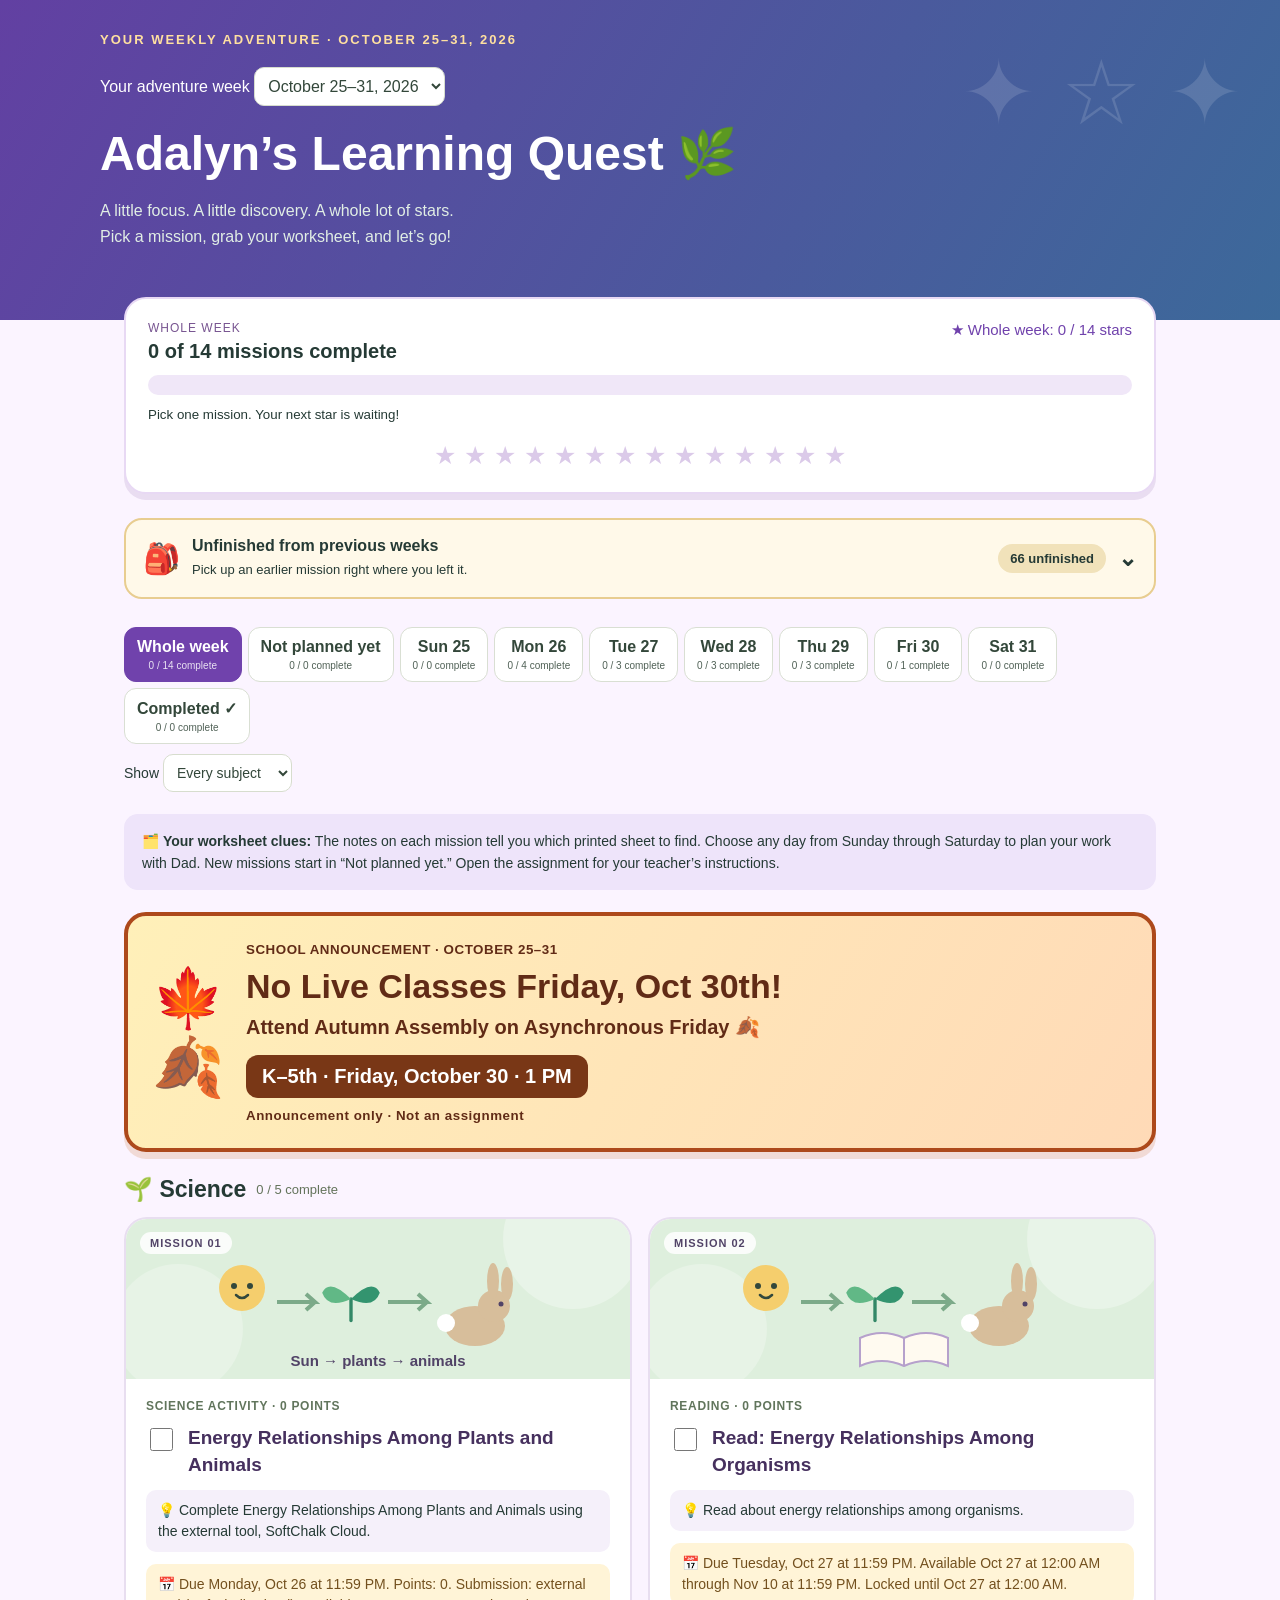
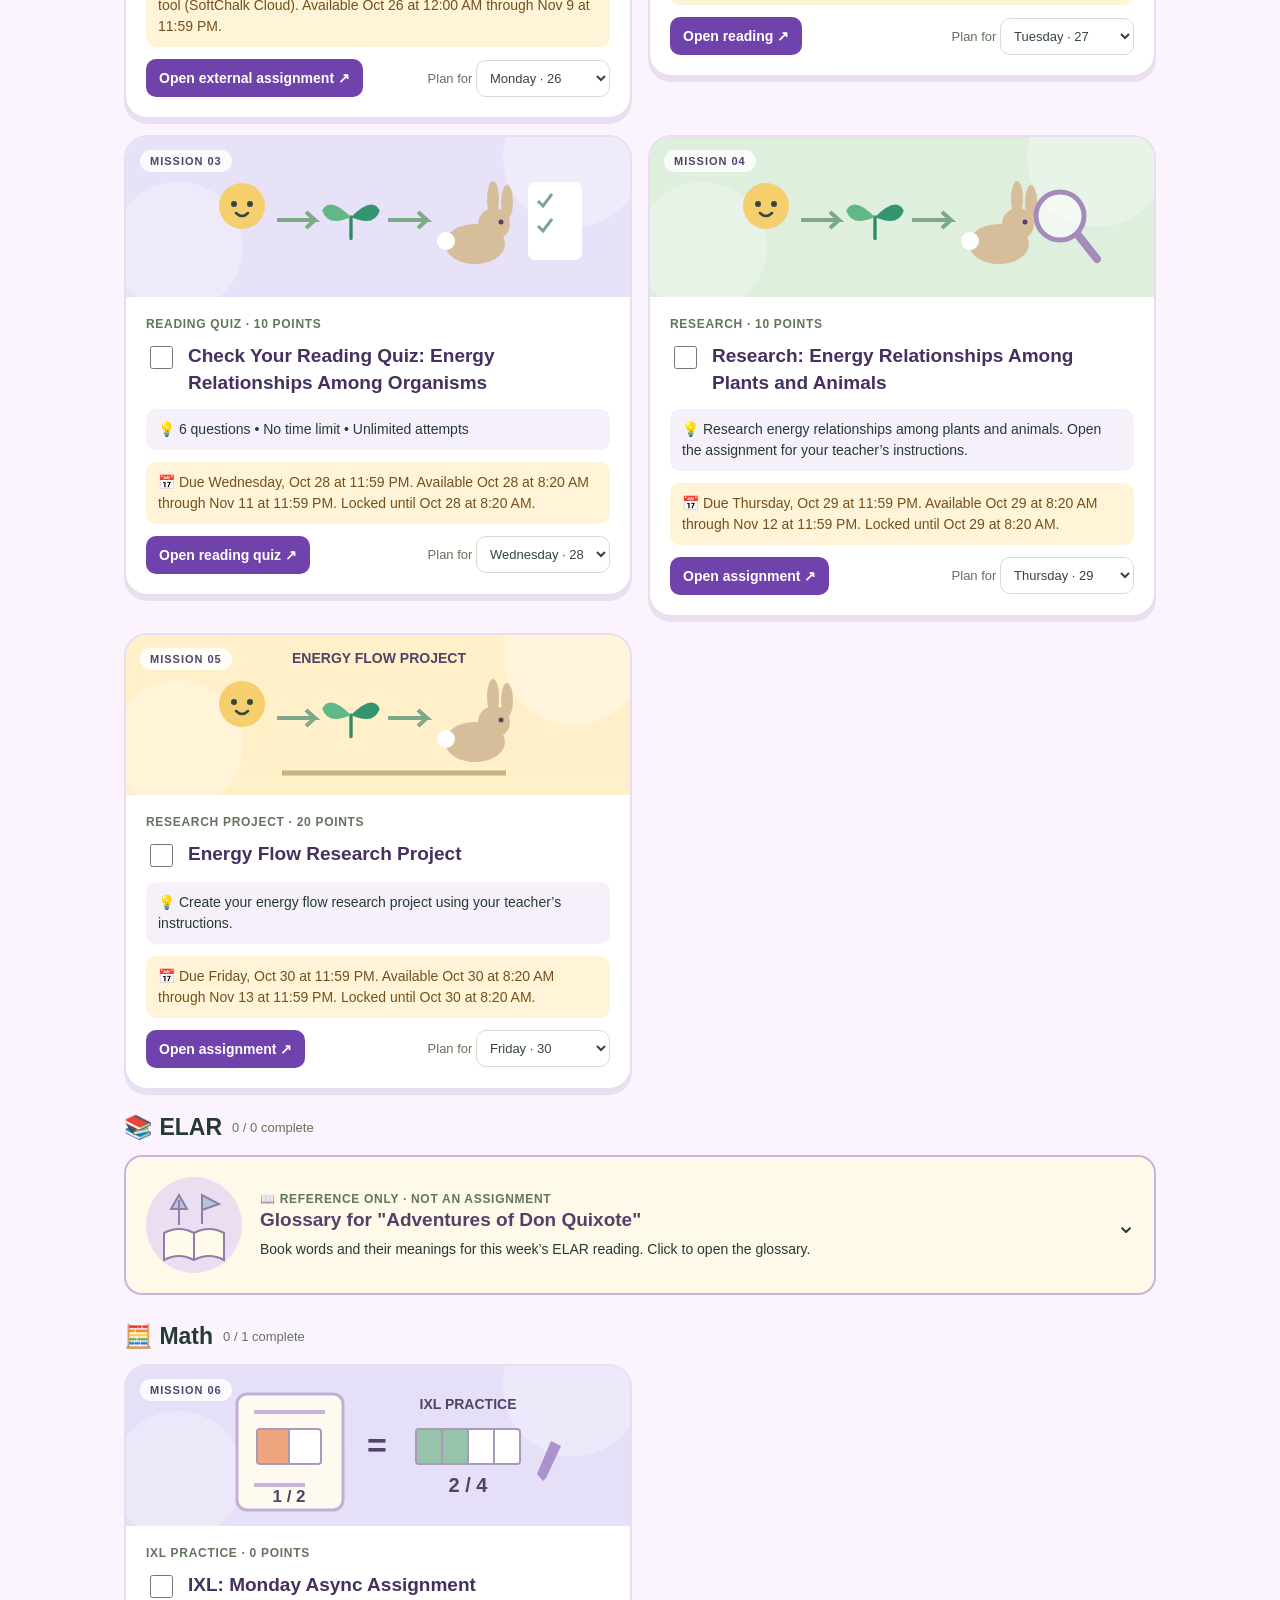
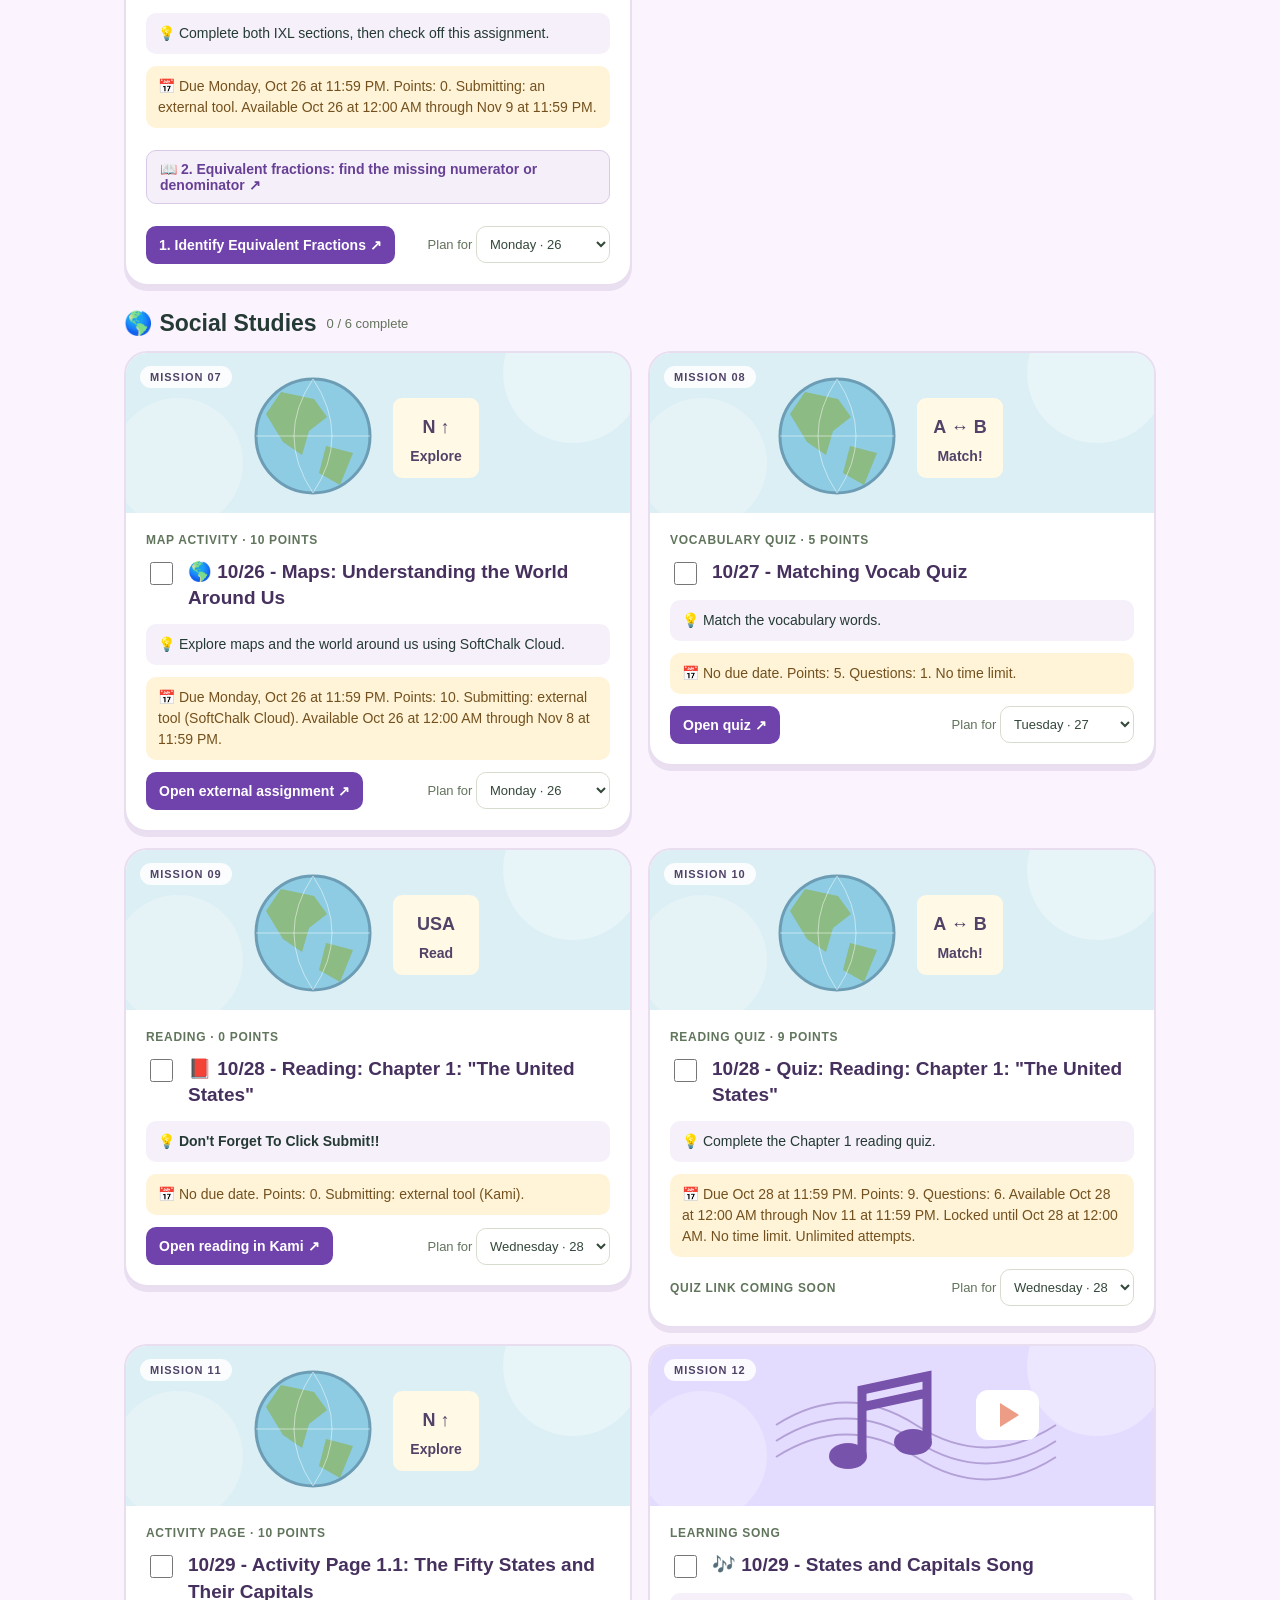
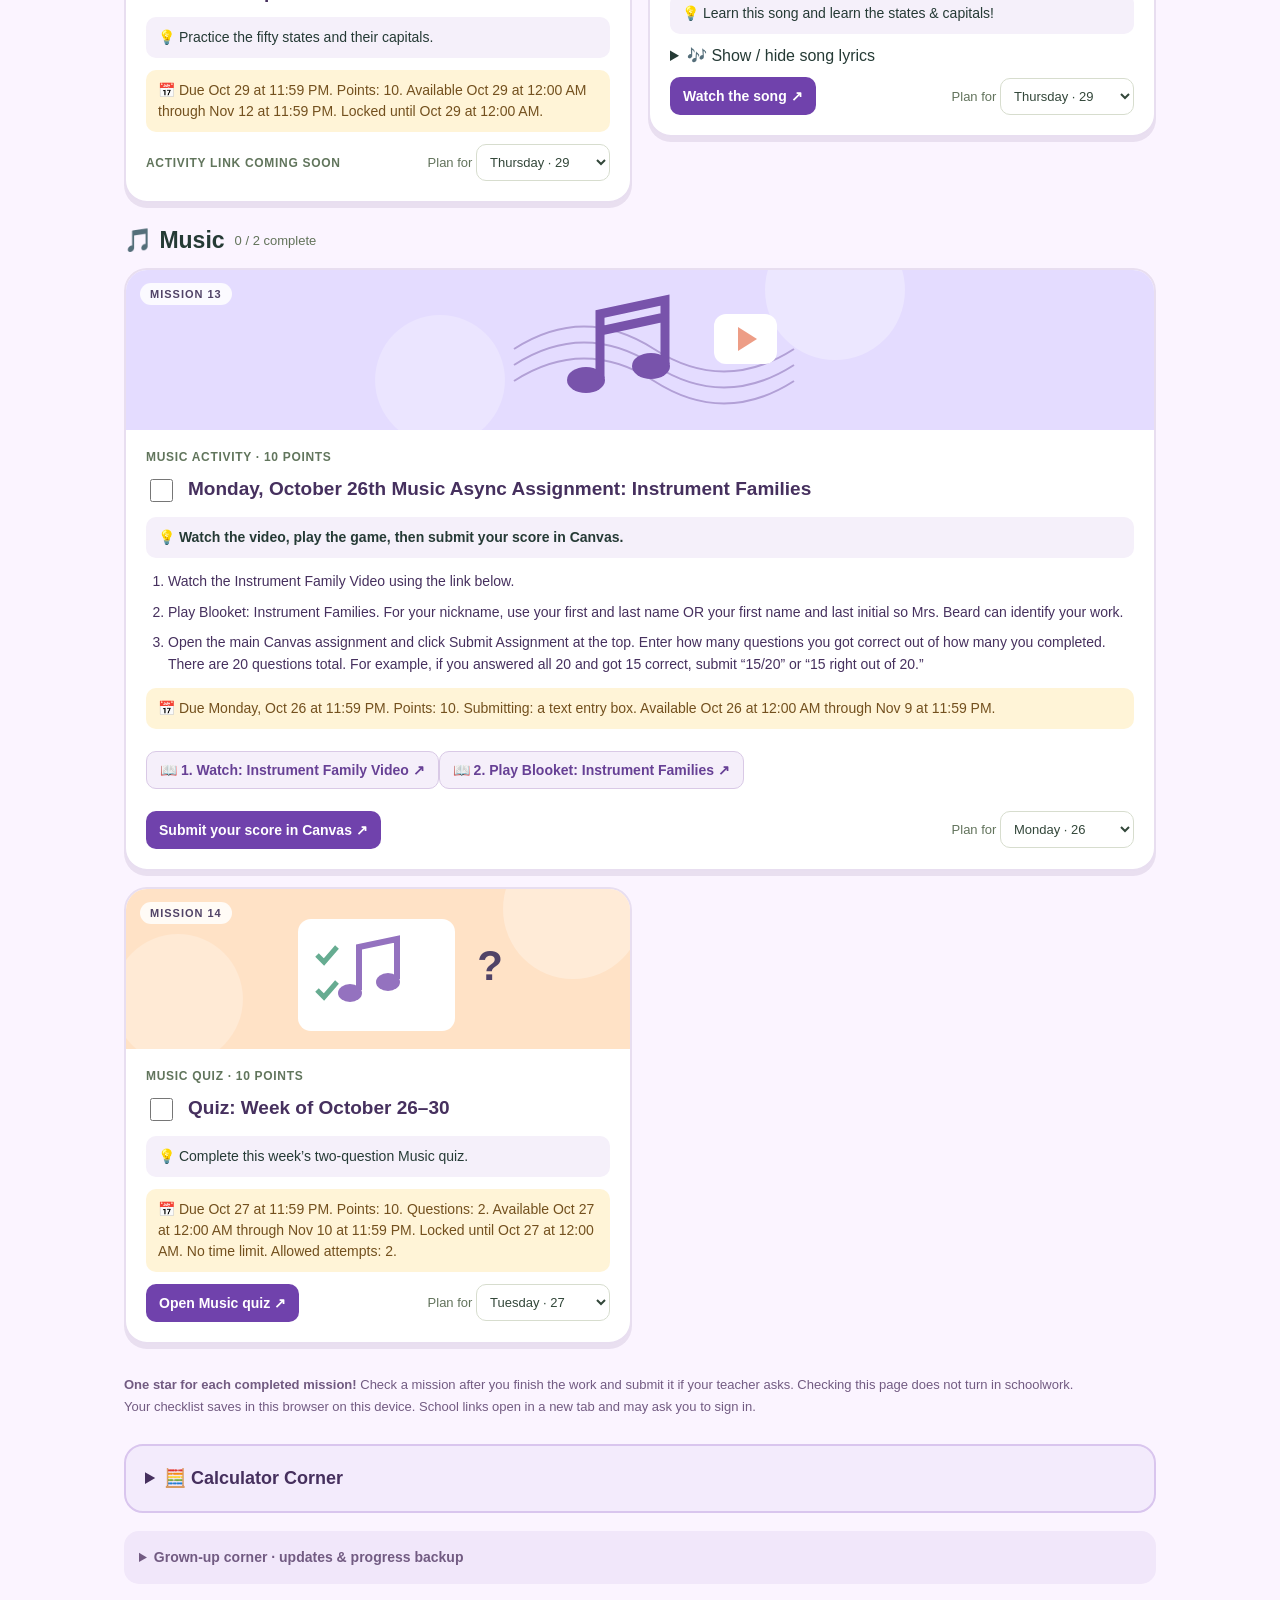
==== index.html @ 414935c2 "Add prominent Autumn Assembly announcement for October 25 week" ====
<!doctype html><html lang="en"><head><meta charset="utf-8"><meta name="viewport" content="width=device-width,initial-scale=1"><title>Adalyn’s Learning Quest</title><style>
:root{font-family: 'Trebuchet MS',Arial,sans-serif;color:#253a35;background:#f7f5ed}*{box-sizing:border-box}body{margin:0}button,select,a{font:inherit}button,select{cursor:pointer}button:focus-visible,a:focus-visible,select:focus-visible,input:focus-visible{outline:3px solid #9455d4;outline-offset:4px}header{background:#245c4b;color:white;padding:32px 24px 45px;position:relative;overflow:hidden}header:after{content:'✦';position:absolute;right:7%;top:20px;font-size:140px;color:#ffffff13;pointer-events:none}.wrap{max-width:1080px;margin:auto}.eyebrow{font-size:13px;letter-spacing:2px;text-transform:uppercase;color:#c9e7a9;font-weight:bold}h1{font-size:clamp(30px,5vw,48px);margin:12px 0}header p{max-width:660px;line-height:1.6;color:#e1eee5}main{padding:0 24px 40px}.progress{position:relative;margin-top:-23px;background:white;border:2px solid #dfe8d8;border-radius:22px;padding:22px;box-shadow:0 6px 0 #e6e8db;display:grid;grid-template-columns:1fr auto;gap:12px}.progress strong{font-size:20px}.bar{height:14px;border-radius:20px;background:#e9eddf;overflow:hidden;grid-column:1/-1}.fill{height:100%;background:#edb449;width:0;transition:width .4s}.stars{font-size:22px;color:#79531c}.toolbar{display:flex;flex-wrap:wrap;gap:10px;margin:28px 0 20px;align-items:center}.tabs{display:flex;gap:6px;flex-wrap:wrap}button{border:1px solid #d9dfd3;background:white;border-radius:12px;padding:11px 16px;color:#33473a;font-weight:bold}.active{background:#245c4b;color:white;border-color:#245c4b}.toolbar label{margin-left:auto;font-size:14px}select{border:1px solid #d7ddce;border-radius:10px;padding:9px;background:white;color:#33473a}.section-title{display:flex;align-items:center;gap:10px;margin:24px 0 14px}h2{font-size:23px;margin:0}.count{font-size:13px;color:#63735b}.grid{display:grid;grid-template-columns:repeat(2,minmax(0,1fr));gap:16px}.card{background:white;border:1px solid #dde3d4;border-top:5px solid var(--accent);border-radius:18px;padding:20px;display:flex;flex-direction:column;gap:12px;box-shadow:0 3px 0 #e7eadf}.card.done{background:#f0f6e9}.top{display:flex;align-items:flex-start;gap:12px}.check{width:23px;height:23px;accent-color:#245c4b;flex-shrink:0;cursor:pointer}h3{font-size:19px;line-height:1.4;margin:0}.tag{font-size:12px;letter-spacing:.7px;text-transform:uppercase;font-weight:bold;color:#61755c}.note{background:#f5f3eb;border-radius:10px;padding:10px 12px;font-size:14px;line-height:1.5}.extra{background:#fff4d7;color:#73501e;font-size:14px;padding:10px 12px;border-radius:10px;line-height:1.5}.actions{display:flex;flex-wrap:wrap;gap:10px;align-items:center;margin-top:auto}.actions a{background:#245c4b;color:white;border-radius:10px;padding:11px 13px;text-decoration:none;font-weight:bold;font-size:14px}.actions label{margin-left:auto;font-size:13px;color:#62735c}.actions select{font-size:13px;max-width:140px}.empty{padding:30px;border:2px dashed #c8d7bf;border-radius:18px;text-align:center}.footer{margin-top:30px;font-size:13px;color:#65715e;line-height:1.7}.footer button{font-size:12px;margin-top:12px}.tip{padding:16px 18px;background:#eaf0df;border-radius:14px;margin:22px 0;font-size:14px;line-height:1.6}.toast{position:fixed;bottom:24px;left:50%;transform:translateX(-50%);background:#245c4b;color:white;border-radius:16px;padding:16px 24px;z-index:4;box-shadow:0 4px 15px #0002;max-width:90%;text-align:center}.confetti{position:fixed;top:-20px;font-size:25px;pointer-events:none;animation:fall 1.8s ease-in forwards;z-index:9}@keyframes fall{to{transform:translateY(105vh) rotate(250deg);opacity:0}}@media(max-width:650px){.grid{grid-template-columns:1fr}main{padding:0 14px 24px}header{padding:25px 18px 42px}.toolbar label{margin-left:0}.progress{padding:18px}.stars{font-size:16px}}@media(prefers-reduced-motion:reduce){*{animation:none!important;transition:none!important}}@media print{header{background:white;color:#253a35}header p,.eyebrow{color:#253a35}.toolbar,.actions,.footer button{display:none}.grid{display:block}.card{break-inside:avoid;margin-bottom:12px}.progress{margin-top:10px}}

body{background:#fbf4ff}header{background:linear-gradient(120deg,#6240a2,#3c699a);padding-bottom:55px}header:after{content:'✦ ☆ ✦';font-size:90px;color:#fff2;right:3%;top:40px}.eyebrow{color:#ffe0a0}.progress{border-color:#e8d9f4;box-shadow:0 6px 0 #e9ddf1}.bar{height:20px;background:#f0e7f8}.fill{background:linear-gradient(90deg,#bd77e7,#faaf6c)}.active,.actions a{background:#7042ac;border-color:#7042ac}.tip{background:#eee4fa}.card{overflow:hidden;padding:0;border:2px solid #e8def0;box-shadow:0 5px 0 #e9dff0;border-radius:23px;gap:0}.card.done{border-color:#a7cdb2}.art{height:160px;background:var(--scene);position:relative}.art svg{width:100%;height:100%;display:block}.art .mission-number{position:absolute;left:14px;top:13px;background:#ffffffd9;padding:5px 10px;border-radius:20px;font-size:11px;font-weight:bold;color:#514367;letter-spacing:1px}.art .stamp{position:absolute;right:14px;top:13px;background:#fff;padding:6px 10px;border-radius:20px;color:#326648;font-size:12px;font-weight:bold}.card-body{display:flex;flex-direction:column;gap:12px;padding:20px;flex:1}.card.done .art{opacity:.8}.stars{font-size:15px;color:#7042ac;text-align:right}.startrail{grid-column:1/-1;display:flex;gap:8px;justify-content:center;padding-top:7px}.startrail span{color:#dbcae9;font-size:25px}.startrail .earned{color:#efa92e;filter:drop-shadow(0 2px 0 #d38222)}.scope-label{font-size:12px;text-transform:uppercase;letter-spacing:1px;color:#785591;margin-bottom:5px}.card:hover{border-color:#c9ace8}h3{color:#46305e}.note{background:#f5f0fa}.footer{color:#725b82}@media(max-width:650px){.art{height:145px}.progress{grid-template-columns:1fr}.stars{text-align:left}.startrail{gap:5px}.startrail span{font-size:23px}}@media print{.art{height:100px}.card{box-shadow:none}}

.grid{align-items:start}.card details{min-width:0}.compact-summary{display:flex;align-items:center;gap:12px;padding:12px;cursor:pointer;list-style:none;min-height:90px}.compact-summary::-webkit-details-marker{display:none}.compact-summary:focus-visible{outline:3px solid #9455d4;outline-offset:-4px;border-radius:20px}.mini-art{width:95px;flex:0 0 95px;border-radius:13px;overflow:hidden}.mini-art .art{height:62px;opacity:1}.mini-art .mission-number,.mini-art .stamp{display:none}.compact-title{flex:1;min-width:0;font-size:16px;font-weight:bold;line-height:1.4;color:#46305e}.compact-title small{display:block;font-size:11px;font-weight:normal;color:#725b82;margin-top:4px}.earned-star{font-size:28px;color:#e9a129;text-shadow:0 2px 0 #c77a17}.expand-cue{font-size:13px;color:#7042ac}.card details[open] .expand-cue{transform:rotate(180deg)}.card details[open] .compact-title small::after{content:'Hide details'}.card details:not([open]) .compact-title small::after{content:'Show details'}.card details[open] .compact-summary{border-bottom:1px solid #d7e5d5}.card details[open]>.art{display:none}@media(max-width:420px){.mini-art{width:70px;flex-basis:70px}.compact-summary{gap:9px}.compact-title{font-size:14px}}
.startrail{flex-wrap:wrap}.day-count{display:block;font-size:10px;font-weight:normal;margin-top:4px;opacity:.85}.tabs button{min-width:85px;padding:10px 12px}.tabs{width:100%}.parent-tools{margin-top:18px;padding:15px;background:#f1e7fa;border-radius:15px}.parent-tools summary{cursor:pointer;font-weight:bold;font-size:14px}.parent-tools p{max-width:800px}.restore-label{display:inline-block;background:white;border:1px solid #d9dfd3;border-radius:12px;padding:8px 12px;margin:8px 0}.restore-label input{max-width:240px;font-size:12px}.toolbar label{margin-left:0}.week-total{font-size:14px}.day-count:empty{display:none}.subject-order{margin:22px 0;padding-top:16px;border-top:1px solid #d7c5e5}.subject-order h3{font-size:17px}.subject-order ol{list-style:none;padding:0;max-width:540px;margin:12px 0}.order-row{display:flex;align-items:center;gap:8px;padding:9px 12px;margin:6px 0;background:#fff;border:1px solid #decfec;border-radius:12px}.order-row .order-name{flex:1;color:#46305e;font-size:14px}.order-row button{padding:7px 11px;margin:0;font-size:13px}.order-row button:disabled{opacity:.35;cursor:default}.order-number{font-weight:bold;color:#8b6ca7;min-width:20px}.subject-order p{margin:8px 0}.order-row:focus{outline:3px solid #9455d4;outline-offset:2px}.instruction-steps{margin:0;padding-left:22px;font-size:14px;line-height:1.6;color:#46305e}.instruction-steps li+li{margin-top:8px}.announcement{padding:14px;background:#f5f0fa;border:1px solid #e4d7ef;border-radius:12px;font-size:14px;line-height:1.6}.announcement small{display:block;color:#725b82;margin:3px 0 12px}.announcement p{margin:0 0 12px}.announcement p:last-child{margin-bottom:0}
.card.full-width{grid-column:1/-1}.quixote-reference{grid-column:1/-1;border:2px solid #c6b6d8;border-radius:18px;background:#fff9e9;overflow:hidden;margin-bottom:4px}.quixote-reference>summary{cursor:pointer;display:flex;align-items:center;gap:16px;padding:18px;list-style:none}.quixote-reference>summary::-webkit-details-marker{display:none}.quixote-reference h3{color:#514367}.quixote-reference summary p{margin:6px 0 0;font-size:14px;line-height:1.5}.quixote-reference .reference-art{width:100px;flex-shrink:0}.reference-art svg{display:block;width:100%}.reference-cue{margin-left:auto;font-size:24px}.quixote-reference[open] .reference-cue{transform:rotate(180deg)}.glossary-body{padding:0 22px 22px;line-height:1.6}.glossary-intro{background:#f1e9f7;border-radius:12px;padding:14px}.glossary-terms{columns:2 260px;column-gap:30px}.glossary-terms>div{break-inside:avoid;margin:0 0 15px}.glossary-terms dt{font-weight:bold;color:#514367}.glossary-terms dt em{font-weight:normal;font-size:13px}.glossary-terms dd{margin:3px 0 0;font-size:14px}.instruction-heading{font-size:16px;margin-top:14px}.full-width .art{max-height:160px}.full-width .art svg{height:160px;width:100%}@media(max-width:550px){.quixote-reference>summary{gap:10px;padding:14px}.quixote-reference .reference-art{width:60px}.glossary-body{padding:0 14px 16px}}

.pe-week-note{background:#fff8e8}.pe-note-layout{display:flex;align-items:center;gap:20px}.pe-note-layout svg{width:200px;max-width:35%;flex-shrink:0}.pe-note-layout p{line-height:1.7;margin-bottom:0}@media(max-width:550px){.pe-note-layout{gap:12px}.pe-note-layout svg{width:105px}.pe-note-layout h3{font-size:17px}}

.catch-up-lessons{display:grid;grid-template-columns:repeat(2,minmax(0,1fr));gap:14px;margin:16px 0}.catch-up-lesson{padding:16px;border:1px solid #ded0ec;background:#faf7fe;border-radius:14px}.catch-up-lesson h4{font-size:17px;margin:8px 0;line-height:1.5}.catch-up-lesson p,.catch-up-lesson li{font-size:14px;line-height:1.6}.catch-up-lesson ul{padding-left:20px}.recording-link{display:inline-block;padding:10px 14px;border-radius:10px;background:#7042ac;color:white;text-decoration:none;font-weight:bold;font-size:14px}@media(max-width:600px){.catch-up-lessons{grid-template-columns:1fr}}

.supplemental-links{margin:10px 0}.supplemental-links a{display:inline-block;padding:10px 13px;border:1px solid #d9c9e6;background:#f5effa;border-radius:10px;color:#674095;font-size:14px;font-weight:bold;text-decoration:none}
.autumn-assembly{margin:20px 0;padding:24px;border:4px solid #ad491b;border-radius:22px;background:linear-gradient(120deg,#fff0b9,#ffdab7);color:#612b16;box-shadow:0 7px 0 #c5743433;display:flex;align-items:center;gap:22px}.autumn-assembly-art{font-size:58px;line-height:1.2;flex-shrink:0}.autumn-assembly h2{font-size:clamp(24px,3vw,34px);line-height:1.2;margin:8px 0}.autumn-assembly p{font-size:20px;font-weight:800;margin:8px 0}.autumn-assembly .assembly-time{display:inline-block;background:#793716;color:#fff;padding:10px 16px;border-radius:12px}.autumn-assembly small{font-weight:800;letter-spacing:.04em}@media(max-width:600px){.autumn-assembly{padding:18px;gap:12px}.autumn-assembly-art{font-size:36px}}
</style><link rel="icon" type="image/svg+xml" href="./assets/icon.svg?v=1"><link rel="icon" type="image/png" sizes="32x32" href="./assets/favicon-32.png?v=1"><link rel="shortcut icon" href="./favicon.ico?v=1"><link rel="apple-touch-icon" sizes="180x180" href="./assets/apple-touch-icon.png?v=1"><link rel="manifest" href="./site.webmanifest"><meta name="theme-color" content="#7042ac"><link rel="stylesheet" href="./assets/calculators.css?v=5"><script defer src="./assets/calculators.js?v=5"></script><link rel="stylesheet" href="./assets/unfinished.css?v=1"><script defer src="./assets/unfinished.js?v=1"></script><script src="./assets/backup.js?v=1"></script><script defer src="./assets/master-list.js?v=1"></script></head><body><header><div class="wrap"><div class="eyebrow" id="weekHeading">Your weekly adventure · October 25–31, 2026</div><div style="position:relative;z-index:1;margin-top:12px"><label for="weekPicker">Your adventure week </label><select id="weekPicker" style="max-width:100%;margin:8px 0"><option value="2026-10-25">October 25–31, 2026</option></select></div><h1>Adalyn’s Learning Quest 🌿</h1><p>A little focus. A little discovery. A whole lot of stars.<br>Pick a mission, grab your worksheet, and let’s go!</p></div></header><main class="wrap"><section class="progress" aria-label="Your progress"><div><div id="scopeLabel" class="scope-label">All missions</div><strong id="progressText"></strong></div><span class="stars" id="stars"></span><div class="bar" role="progressbar" aria-label="Assignments completed" aria-valuemin="0" aria-valuemax="5"><div class="fill"></div></div><small id="encourage" aria-live="polite"></small><div class="startrail" id="startrail" aria-hidden="true"></div></section><details id="unfinishedWeeks" class="unfinished-weeks"><summary><span aria-hidden="true">🎒</span><span>Unfinished from previous weeks<small>Pick up an earlier mission right where you left it.</small></span><span data-unfinished-count class="unfinished-count">Checking…</span></summary><div class="unfinished-content"><p class="unfinished-help">These assignments stay in their original week. Finish them there, then return here. The list uses checkmarks saved in this browser.</p><button type="button" data-unfinished-refresh>↻ Refresh list</button><p data-unfinished-status role="status" aria-live="polite">Checking earlier weeks…</p><div data-unfinished-list class="unfinished-list"></div></div></details><div class="toolbar"><div class="tabs" id="filters" aria-label="Filter assignments"></div><label>Show <select id="subject"><option value="all">Every subject</option></select></label></div><div class="tip">🗂️ <strong>Your worksheet clues:</strong> The notes on each mission tell you which printed sheet to find. Choose any day from Sunday through Saturday to plan your work with Dad. New missions start in “Not planned yet.” Open the assignment for your teacher’s instructions.</div><div id="missions"></div><div class="footer"><strong>One star for each completed mission!</strong> Check a mission after you finish the work and submit it if your teacher asks. Checking this page does not turn in schoolwork.<br><span id="storageNote">Your checklist saves in this browser on this device. School links open in a new tab and may ask you to sign in.</span><br><details id="calculatorCorner" class="calculator-corner"><summary>🧮 Calculator Corner</summary><div class="calculator-content"><p class="calc-help">Pick a tool to help with your math.</p><div class="calculator-switches" aria-label="Choose calculator"><button type="button" data-calculator-mode="gcf" aria-pressed="true" aria-controls="gcfPanel">⭐ Find the GCF</button><button type="button" data-calculator-mode="standard" aria-pressed="false" aria-controls="standardPanel">🧮 Four-function calculator</button><button type="button" data-calculator-mode="multiplication" aria-pressed="false" aria-controls="multiplicationPanel">🌈 Multiplication chart</button></div><section id="gcfPanel" class="calc-panel" aria-labelledby="gcfTitle"><h3 id="gcfTitle">Greatest Common Factor</h3><p class="calc-help">Enter two whole numbers from 1 to 1,000,000. Look for the yellow GCF squares!</p><form id="gcfForm" class="factor-form"><label for="factorA">First number<input id="factorA" type="number" min="1" max="1000000" step="1" value="" inputmode="numeric" required></label><label for="factorB">Second number<input id="factorB" type="number" min="1" max="1000000" step="1" value="" inputmode="numeric" required></label><button type="submit">Find factors</button><button type="button" id="clearFactors">Clear</button></form><div id="factorResult" aria-live="polite"></div></section><section id="standardPanel" class="calc-panel" aria-labelledby="standardTitle" tabindex="0" hidden><div class="standard-calculator"><h3 id="standardTitle">Four-function calculator</h3><div class="calc-screen"><div id="calcOperation" class="calc-operation"></div><output id="calcDisplay" class="calc-display" aria-label="Calculator result" aria-live="polite">0</output></div><div id="calcKeypad" class="calc-keypad"><button type="button" data-calc-key="AC" aria-label="Clear all" class="utility">AC</button><button type="button" data-calc-key="±" aria-label="Change sign" class="utility">±</button><button type="button" data-calc-key="⌫" aria-label="Delete last digit" class="utility">⌫</button><button type="button" data-calc-key="÷" aria-label="Divide" class="operator">÷</button><button type="button" data-calc-key="7" aria-label="7" class="">7</button><button type="button" data-calc-key="8" aria-label="8" class="">8</button><button type="button" data-calc-key="9" aria-label="9" class="">9</button><button type="button" data-calc-key="×" aria-label="Multiply" class="operator">×</button><button type="button" data-calc-key="4" aria-label="4" class="">4</button><button type="button" data-calc-key="5" aria-label="5" class="">5</button><button type="button" data-calc-key="6" aria-label="6" class="">6</button><button type="button" data-calc-key="−" aria-label="Subtract" class="operator">−</button><button type="button" data-calc-key="1" aria-label="1" class="">1</button><button type="button" data-calc-key="2" aria-label="2" class="">2</button><button type="button" data-calc-key="3" aria-label="3" class="">3</button><button type="button" data-calc-key="+" aria-label="Add" class="operator">+</button><button type="button" data-calc-key="0" aria-label="0" class="">0</button><button type="button" data-calc-key="." aria-label="Decimal point" class="">.</button><button type="button" data-calc-key="=" aria-label="Equals" class="equals">=</button></div><p class="calc-help">Tap the buttons or use your keyboard here. Escape clears; Backspace deletes. Operations are calculated one at a time. AC clears the calculator; history stays until you clear it below.</p><div class="calc-history-heading"><h4 id="calcHistoryTitle">📜 Calculation history</h4><button type="button" id="clearCalcHistory">Clear history</button></div><div id="calcHistory" class="calc-history" role="region" aria-labelledby="calcHistoryTitle" tabindex="0"></div></div></section><section id="multiplicationPanel" class="calc-panel" aria-labelledby="multiplicationTitle" hidden><h3 id="multiplicationTitle">🌈 Multiplication Explorer: 1–20</h3><p class="calc-help">Tap a number along the top to highlight its column, or a number down the side to highlight its row. Tap any answer to select its row and column together. Tap again to deselect! Only one row and one column can be selected at a time.</p><div class="multiplication-legend" aria-label="Highlight colors"><span class="legend-row">Blue: row</span><span class="legend-column">Purple: column</span><span class="legend-both">Teal: row + column</span></div><p class="calc-help">Explore all 20 numbers in one chart. Your highlights are saved on this browser.</p><button type="button" id="clearMultiplication">Clear all highlights</button><div id="multiplicationChart" class="multiplication-scroll" role="region" aria-label="Multiplication chart from 1 to 20" tabindex="0"></div><div id="multiplicationStatus" class="multiplication-status" role="status" aria-live="polite"></div></section></div></details><details class="parent-tools"><summary>Grown-up corner · updates &amp; progress backup</summary><p><strong>Updates:</strong> Open this same website or refresh it to see new assignments. Your saved checkmarks and day choices stay in this browser. Use a progress backup to move from the downloaded app to this website, or between devices.</p><p>Use the week selector at the top to choose your adventure. Each Sunday starts a separate weekly adventure. Updated assignment lists keep the same week and assignment identities. Full backups contain all weeks of saved progress, planned days, completion times, subject ordering, calculator states and history, and saved display settings. Canvas submissions and grades are not included.</p><button id="backup">Download full app backup</button> <label class="restore-label">Restore backup <input id="restore" type="file" accept=".json,application/json"></label><p id="backupStatus" role="status"></p><section class="subject-order" aria-labelledby="orderTitle"><h3 id="orderTitle">Put subjects in your favorite order</h3><p>Use the arrows to move a subject. All nine school-year subjects always appear here, even without assignments. Your saved order applies to every day and every week in this browser. Empty subject sections stay hidden in the mission view.</p><ol id="subjectOrderList"></ol><button id="resetSubjectOrder">Use suggested order</button><p id="subjectOrderStatus" role="status"></p></section><button id="reset">Reset this week’s checklist &amp; plan</button></details></div></main><div id="toast" role="status" hidden class="toast"></div><script>
const tasks=[{"id":"science-canvas-25831815","subject":"Science","title":"Energy Relationships Among Plants and Animals","link":"https://vpa.instructure.com/courses/589246/assignments/25831815?module_item_id=67749411","defaultDay":"1","dueDate":"2026-10-26","kind":"Science activity · 0 points","note":"Complete Energy Relationships Among Plants and Animals using the external tool, SoftChalk Cloud.","extra":"Due Monday, Oct 26 at 11:59 PM. Points: 0. Submission: external tool (SoftChalk Cloud). Available Oct 26 at 12:00 AM through Nov 9 at 11:59 PM.","art":"energy-relationships","legacyId":"","identitySource":"https://vpa.instructure.com/courses/589246/assignments/25831815","linkLabel":"Open external assignment"},{"id":"science-canvas-25833377","subject":"Science","title":"Read: Energy Relationships Among Organisms","link":"https://vpa.instructure.com/courses/589246/assignments/25833377?module_item_id=67749465","defaultDay":"2","dueDate":"2026-10-27","kind":"Reading · 0 points","note":"Read about energy relationships among organisms.","extra":"Due Tuesday, Oct 27 at 11:59 PM. Available Oct 27 at 12:00 AM through Nov 10 at 11:59 PM. Locked until Oct 27 at 12:00 AM.","art":"energy-organisms-reading","legacyId":"","identitySource":"https://vpa.instructure.com/courses/589246/assignments/25833377","linkLabel":"Open reading"},{"id":"science-canvas-5781213","subject":"Science","title":"Check Your Reading Quiz: Energy Relationships Among Organisms","link":"https://vpa.instructure.com/courses/589246/quizzes/5781213?module_item_id=67749485","defaultDay":"3","dueDate":"2026-10-28","kind":"Reading quiz · 10 points","note":"6 questions • No time limit • Unlimited attempts","extra":"Due Wednesday, Oct 28 at 11:59 PM. Available Oct 28 at 8:20 AM through Nov 11 at 11:59 PM. Locked until Oct 28 at 8:20 AM.","art":"energy-organisms-quiz","legacyId":"","identitySource":"https://vpa.instructure.com/courses/589246/quizzes/5781213","linkLabel":"Open reading quiz"},{"id":"science-canvas-25833071","subject":"Science","title":"Research: Energy Relationships Among Plants and Animals","link":"https://vpa.instructure.com/courses/589246/assignments/25833071?module_item_id=67749539","defaultDay":"4","dueDate":"2026-10-29","kind":"Research · 10 points","note":"Research energy relationships among plants and animals. Open the assignment for your teacher’s instructions.","extra":"Due Thursday, Oct 29 at 11:59 PM. Available Oct 29 at 8:20 AM through Nov 12 at 11:59 PM. Locked until Oct 29 at 8:20 AM.","art":"energy-relationships-research","legacyId":"","identitySource":"https://vpa.instructure.com/courses/589246/assignments/25833071","linkLabel":"Open assignment"},{"id":"science-canvas-29978481","subject":"Science","title":"Energy Flow Research Project","link":"https://vpa.instructure.com/courses/589246/assignments/29978481?module_item_id=81225073","defaultDay":"5","dueDate":"2026-10-30","kind":"Research project · 20 points","note":"Create your energy flow research project using your teacher’s instructions.","extra":"Due Friday, Oct 30 at 11:59 PM. Available Oct 30 at 8:20 AM through Nov 13 at 11:59 PM. Locked until Oct 30 at 8:20 AM.","art":"energy-flow-project","legacyId":"","identitySource":"https://vpa.instructure.com/courses/589246/assignments/29978481","linkLabel":"Open assignment"},{"id":"math-ixl-monday-async-2026-10-26","subject":"Math","title":"IXL: Monday Async Assignment","defaultDay":"1","dueDate":"2026-10-26","kind":"IXL practice · 0 points","note":"Complete both IXL sections, then check off this assignment.","extra":"Due Monday, Oct 26 at 11:59 PM. Points: 0. Submitting: an external tool. Available Oct 26 at 12:00 AM through Nov 9 at 11:59 PM.","art":"equivalent-fractions-ixl","legacyId":"","identitySource":"math:ixl-monday-async:2026-10-26","link":"https://www.ixl.com/math/grade-4/identify-equivalent-fractions?lmsPlatform=1","linkLabel":"1. Identify Equivalent Fractions","additionalLinks":[{"label":"2. Equivalent fractions: find the missing numerator or denominator","link":"https://www.ixl.com/math/grade-4/equivalent-fractions-find-the-missing-numerator-or-denominator?lmsPlatform=1"}]},{"subject":"Social Studies","legacyId":"","id":"ss-canvas-25835855","title":"🌎 10/26 - Maps: Understanding the World Around Us","defaultDay":"1","dueDate":"2026-10-26","kind":"Map activity · 10 points","note":"Explore maps and the world around us using SoftChalk Cloud.","extra":"Due Monday, Oct 26 at 11:59 PM. Points: 10. Submitting: external tool (SoftChalk Cloud). Available Oct 26 at 12:00 AM through Nov 8 at 11:59 PM.","link":"https://vpa.instructure.com/courses/589352/assignments/25835855?module_item_id=67759373","linkLabel":"Open external assignment","art":"world-map","identitySource":"ss-canvas-25835855"},{"subject":"Social Studies","legacyId":"","id":"ss-canvas-6720447","title":"10/27 - Matching Vocab Quiz","defaultDay":"2","kind":"Vocabulary quiz · 5 points","note":"Match the vocabulary words.","extra":"No due date. Points: 5. Questions: 1. No time limit.","link":"https://vpa.instructure.com/courses/589352/quizzes/6720447/take?user_id=767744","linkLabel":"Open quiz","art":"map-vocab","identitySource":"ss-canvas-6720447"},{"subject":"Social Studies","legacyId":"","id":"ss-us-reading-2026-10-28","title":"📕 10/28 - Reading: Chapter 1: \"The United States\"","defaultDay":"3","kind":"Reading · 0 points","note":"Don't Forget To Click Submit!!","noteBold":true,"extra":"No due date. Points: 0. Submitting: external tool (Kami).","link":"https://web.kamihq.com/web/viewer.html?state=%7B%22ids%22%3A%5B%221VUMVFJle2YaQf6H_iAVnAiuE_h2WIxmi%22%5D%2C%22action%22%3A%22open%22%2C%22userId%22%3A%22100720277295438691177%22%7D&filename=Adalyn%20Staples%20-%20FINAL_G5_U3_C1_TheUnitedStates_masked.pdf&kami_user_id=53729545","linkLabel":"Open reading in Kami","art":"us-reading","identitySource":"ss-us-reading-2026-10-28"},{"subject":"Social Studies","legacyId":"","id":"ss-us-quiz-2026-10-28","title":"10/28 - Quiz: Reading: Chapter 1: \"The United States\"","defaultDay":"3","dueDate":"2026-10-28","kind":"Reading quiz · 9 points","note":"Complete the Chapter 1 reading quiz.","extra":"Due Oct 28 at 11:59 PM. Points: 9. Questions: 6. Available Oct 28 at 12:00 AM through Nov 11 at 11:59 PM. Locked until Oct 28 at 12:00 AM. No time limit. Unlimited attempts.","link":"","noLinkLabel":"Quiz link coming soon","art":"map-vocab","identitySource":"ss-us-quiz-2026-10-28"},{"subject":"Social Studies","legacyId":"","id":"ss-fifty-states-activity-2026-10-29","title":"10/29 - Activity Page 1.1: The Fifty States and Their Capitals","defaultDay":"4","dueDate":"2026-10-29","kind":"Activity page · 10 points","note":"Practice the fifty states and their capitals.","extra":"Due Oct 29 at 11:59 PM. Points: 10. Available Oct 29 at 12:00 AM through Nov 12 at 11:59 PM. Locked until Oct 29 at 12:00 AM.","link":"","noLinkLabel":"Activity link coming soon","art":"world-map","identitySource":"ss-fifty-states-activity-2026-10-29"},{"subject":"Social Studies","legacyId":"","id":"ss-states-capitals-song-2026-10-29","title":"🎶 10/29 - States and Capitals Song","defaultDay":"4","kind":"Learning song","note":"Learn this song and learn the states & capitals!","extra":"","link":"https://www.youtube.com/watch?v=bx6c_EefZAQ&list=RDbx6c_EefZAQ&start_radio=1","linkLabel":"Watch the song","art":"music-lesson","identitySource":"ss-states-capitals-song-2026-10-29","lyrics":"Baton Rouge, Louisiana\nIndianapolis, Indiana\nColumbus is the capital of Ohio\nThere’s Montgomery, Alabama,\nSouth of Helena, Montana\nThen there’s Denver, Colorado\nUnder Boise, Idaho\nTexas has Austin, then we go north to\nMassachusetts, Boston, and\nAlbany, New York\nTallahassee, Florida, and\nWashington, DC\nSanta Fe, New Mexico, and\nNashville, Tennessee\nTrenton’s in New Jersey, north of\nJefferson City, Missouri — you’ve got\nRichmond in Virginia\nSouth Dakota has Pierre\nHarrisburg’s in Pennsylvania\nAnd Augusta up in Maine\nHere is Providence, Rhode Island, next to\nDover, Delaware\nConcord, New Hampshire, just took a jaunt to\nMontpelier, which is up in Vermont\nHartford’s in Connecticut, so pretty in the fall\nAnd Kansas has Topeka, and\nMinnesota has Saint Paul\nJuneau in Alaska, and there’s\nLincoln in Nebraska, and it’s\nRaleigh out in North Carolina, and then there’s\nMadison, Wisconsin, and\nOlympia in Washington\nPhoenix, Arizona, and\nLansing, Michigan\nHonolulu, Hawaii’s a joy\nJackson, Mississippi, and\nSpringfield, Illinois\nSouth Carolina with Columbia down the way, and\nAnnapolis in Maryland on Chesapeake Bay — they have wonderful clam chowder\nCheyenne is in Wyoming, and perhaps you make your home in\nSalt Lake City out in Utah, where the buffalo roam\nAtlanta’s down in Georgia, and there’s\nBismarck, North Dakota, and you can live in\nFrankfort in your old Kentucky home"},{"id":"music-canvas-30076863","subject":"Music","title":"Monday, October 26th Music Async Assignment: Instrument Families","defaultDay":"1","dueDate":"2026-10-26","kind":"Music activity · 10 points","fullWidth":true,"note":"Watch the video, play the game, then submit your score in Canvas.","noteBold":true,"instructionSteps":["Watch the Instrument Family Video using the link below.","Play Blooket: Instrument Families. For your nickname, use your first and last name OR your first name and last initial so Mrs. Beard can identify your work.","Open the main Canvas assignment and click Submit Assignment at the top. Enter how many questions you got correct out of how many you completed. There are 20 questions total. For example, if you answered all 20 and got 15 correct, submit “15/20” or “15 right out of 20.”"],"extra":"Due Monday, Oct 26 at 11:59 PM. Points: 10. Submitting: a text entry box. Available Oct 26 at 12:00 AM through Nov 9 at 11:59 PM.","link":"https://vpa.instructure.com/courses/589078/assignments/30076863?module_item_id=81535187","linkLabel":"Submit your score in Canvas","additionalLinks":[{"label":"1. Watch: Instrument Family Video","link":"https://www.youtube.com/watch?v=43c_Sg2x7DU"},{"label":"2. Play Blooket: Instrument Families","link":"https://play.blooket.com/play?hwId=6adb4865519bbd15f14244eb"}],"art":"music-lesson","legacyId":"","identitySource":"https://vpa.instructure.com/courses/589078/assignments/30076863"},{"id":"music-canvas-6720163","subject":"Music","title":"Quiz: Week of October 26–30","defaultDay":"2","dueDate":"2026-10-27","kind":"Music quiz · 10 points","note":"Complete this week’s two-question Music quiz.","extra":"Due Oct 27 at 11:59 PM. Points: 10. Questions: 2. Available Oct 27 at 12:00 AM through Nov 10 at 11:59 PM. Locked until Oct 27 at 12:00 AM. No time limit. Allowed attempts: 2.","link":"https://vpa.instructure.com/courses/589078/quizzes/6720163?module_item_id=81535197","linkLabel":"Open Music quiz","art":"music-quiz","legacyId":"","identitySource":"https://vpa.instructure.com/courses/589078/quizzes/6720163"}];
const weekStart="2026-10-25";
const weekDays=['Sunday','Monday','Tuesday','Wednesday','Thursday','Friday','Saturday'].map((name,i)=>({id:String(i),name,label:name.slice(0,3)+' '+new Date(Date.parse(weekStart+'T12:00:00Z')+i*86400000).getUTCDate()}));
const key='adalyn-learning-quest-week-'+weekStart;let state={};let storageWorks=true;
function cleanState(data){const result={};if(!data||typeof data!=='object'||Array.isArray(data))return result;for(const [id,v] of Object.entries(data)){if(v&&typeof v==='object')result[id]={done:v.done===true,...(v.day==='unplanned'||weekDays.some(d=>d.id===String(v.day))?{day:String(v.day)}:{}),...(typeof v.completedAt==='string'?{completedAt:v.completedAt}:{})}}return result}
try{const saved=localStorage.getItem(key);if(saved!==null)state=cleanState(JSON.parse(saved));else if(weekStart==='2026-10-11'){const legacy=JSON.parse(localStorage.getItem('adalyn-learning-quest-2026-10-11-v1')||'{}');for(const t of tasks){const v=legacy[t.legacyId];if(v)state[t.id]={done:v.done===true,day:v.day==='tomorrow'?'1':'0'}}}}catch(e){storageWorks=false}
const uiKey='adalyn-learning-quest-ui-'+weekStart;let ui={};try{ui=JSON.parse(localStorage.getItem(uiKey)||'{}')}catch(e){}let filter=['all','done','unplanned','0','1','2','3','4','5','6'].includes(ui.filter)?ui.filter:'all';let toastTimer;const expandedCards=new Set(Array.isArray(ui.expanded)?ui.expanded:[]);
const schoolYearSubjects=["Homeroom","Science","ELAR","Math","Social Studies","Art","Music","PE","Intervention"];
const subjects=[...schoolYearSubjects];
const icons={Math:'🧮',PE:'🏃',Science:'🌱',ELAR:'📚',Music:'🎵','Social Studies':'🌎',Art:'🎨'},colors={Math:'#bc91df',PE:'#e8ad50',Science:'#82b59a',ELAR:'#8d9ddf',Music:'#b199db','Social Studies':'#8bb5a7',Art:'#e7a4ac'};
const esc=s=>String(s).replace(/[&<>"']/g,c=>({'&':'&amp;','<':'&lt;','>':'&gt;','"':'&quot;',"'":'&#39;'}[c]));
const orderKey='adalyn-learning-quest-subject-order-v1';
const suggestedSubjectOrder=[...schoolYearSubjects];
function validOrder(value){return Array.isArray(value)?[...new Set(value.filter(v=>typeof v==='string'&&schoolYearSubjects.includes(v.trim())).map(v=>v.trim()))]:[]}
let subjectOrder=[];try{subjectOrder=validOrder(JSON.parse(localStorage.getItem(orderKey)||'[]'))}catch(e){}
subjectOrder=[...new Set([...subjectOrder,...suggestedSubjectOrder,...subjects])];
function getSubjectOrder(){return [...new Set([...subjectOrder,...subjects])]}
function saveSubjectOrder(){try{localStorage.setItem(orderKey,JSON.stringify(subjectOrder));return true}catch(e){document.querySelector('#subjectOrderStatus').textContent='This browser cannot save the subject order. Your choice will last while this page stays open.';return false}}
function moveSubject(index,direction){const next=index+direction;if(index<0||index>=subjectOrder.length||next<0||next>=subjectOrder.length)return false;[subjectOrder[index],subjectOrder[next]]=[subjectOrder[next],subjectOrder[index]];saveSubjectOrder();return true}
function renderSubjectSelect(){const select=document.querySelector('#subject'),selected=select.value||'all';select.innerHTML='<option value="all">Every subject</option>'+getSubjectOrder().map(s=>`<option value="${esc(s)}">${esc(s)}</option>`).join('');select.value=selected==='all'||subjects.includes(selected)?selected:'all'}
function renderSubjectOrder(){document.querySelector('#subjectOrderList').innerHTML=subjectOrder.map((s,i)=>`<li class="order-row" tabindex="-1"><span class="order-number">${i+1}</span><span class="order-name">${esc(s)}</span><button data-move-index="${i}" data-direction="-1" ${i===0?'disabled':''} aria-label="Move ${esc(s)} up">↑</button><button data-move-index="${i}" data-direction="1" ${i===subjectOrder.length-1?'disabled':''} aria-label="Move ${esc(s)} down">↓</button></li>`).join('')}
function unfinishedFirst(group,state){return [...group.filter(t=>!state[t.id]?.done),...group.filter(t=>state[t.id]?.done)]}

function save(){try{localStorage.setItem(key,JSON.stringify(state))}catch(e){storageWorks=false}if(!storageWorks)document.querySelector('#storageNote').textContent='This browser cannot save the checklist. Keep this page open to keep your progress. School links may require a school sign-in.'}

function illustration(t,done){
const svg=(body)=>`<svg viewBox="0 0 480 160" aria-hidden="true" xmlns="http://www.w3.org/2000/svg"><circle cx="40" cy="110" r="65" fill="#fff" opacity=".25"/><circle cx="435" cy="20" r="70" fill="#fff" opacity=".3"/>${body}</svg>`;
const text=(x,y,s,size=18)=>`<text x="${x}" y="${y}" text-anchor="middle" font-family="Trebuchet MS,Arial" font-size="${size}" font-weight="bold" fill="#514367">${s}</text>`;
const face=(x,y)=>`<circle cx="${x-8}" cy="${y}" r="3" fill="#33483c"/><circle cx="${x+8}" cy="${y}" r="3" fill="#33483c"/><path d="M${x-6} ${y+9}q6 6 12 0" fill="none" stroke="#33483c" stroke-width="2.5" stroke-linecap="round"/>`;
const leaf=(x,y)=>`<path d="M${x} ${y}q-45-45-60-13q12 35 60 13" fill="#61b886"/><path d="M${x} ${y}q45-45 60-13q-12 35-60 13" fill="#33946f"/>`;
const sprout=(x,y,size=1)=>`<g transform="translate(${x} ${y}) scale(${size})"><path d="M0 45V0" stroke="#338867" stroke-width="7" stroke-linecap="round"/>${leaf(0,0)}</g>`;
const book=(x,y,c)=>`<g transform="translate(${x} ${y})"><rect width="32" height="75" rx="5" fill="${c}"/><path d="M6 15h20M6 59h20" stroke="white" stroke-width="3" opacity=".65"/></g>`;
let scene='',bg='#ead9fb';
switch(t.art){
case 'world-map':case 'map-vocab':case 'us-reading':bg='#dceff4';scene=`<circle cx="175" cy="83" r="57" fill="#8dcce3" stroke="#6c9db5" stroke-width="3"/><path d="M143 39l33 7 13 18-18 14-7 24-19-13-17-28Z M188 93l27 7-13 32-21-12Z" fill="#8cbb83"/><path d="M118 83h114M175 26q-38 57 0 114M175 26q38 57 0 114" fill="none" stroke="#fff" opacity=".5"/><rect x="255" y="45" width="86" height="80" rx="9" fill="#fff9e6"/>${text(298,80,t.art==='map-vocab'?'A ↔ B':t.art==='us-reading'?'USA':'N ↑',18)}${text(298,108,t.art==='map-vocab'?'Match!':t.art==='us-reading'?'Read':'Explore',14)}`;break;
case 'energy-relationships':case 'energy-organisms-reading':case 'energy-organisms-quiz':case 'energy-relationships-research':case 'energy-flow-project':{
bg=t.art==='energy-organisms-quiz'?'#e8e2f8':t.art==='energy-flow-project'?'#fff0c9':'#deefdd';
const chain=`<circle cx="104" cy="69" r="23" fill="#f5ce6d"/>${face(104,67)}<path d="M139 83h38l-9-8m9 8-9 8M250 83h39l-9-8m9 8-9 8" stroke="#7caa89" stroke-width="4" fill="none"/>${sprout(213,80,.48)}<ellipse cx="337" cy="107" rx="30" ry="20" fill="#d7be9b"/><circle cx="356" cy="87" r="16" fill="#d7be9b"/><ellipse cx="355" cy="62" rx="6" ry="18" fill="#d7be9b"/><ellipse cx="369" cy="65" rx="6" ry="17" fill="#d7be9b"/><circle cx="363" cy="85" r="2.5" fill="#514367"/><circle cx="308" cy="104" r="9" fill="#fff"/>`;
scene=chain;
if(t.art==='energy-organisms-reading')scene+=`<path d="M242 119q-22-10-44 0v28q22-10 44 0q22-10 44 0v-28q-22-10-44 0Z" fill="#fffaf0" stroke="#b6a1cc" stroke-width="2"/><path d="M242 119v28" stroke="#b6a1cc" stroke-width="2"/>`;
else if(t.art==='energy-organisms-quiz')scene+=`<rect x="390" y="45" width="54" height="78" rx="7" fill="#fff"/><path d="M400 64l5 5 9-12M400 89l5 5 9-12" stroke="#7ba68c" stroke-width="3" fill="none"/>`;
else if(t.art==='energy-relationships-research')scene+=`<circle cx="398" cy="79" r="24" fill="#ffffff99" stroke="#a48bbb" stroke-width="5"/><path d="M416 98l19 24" stroke="#a48bbb" stroke-width="8" stroke-linecap="round"/>`;
else if(t.art==='energy-flow-project')scene+=`<path d="M144 138h224" stroke="#c5b282" stroke-width="5"/>${text(241,28,'ENERGY FLOW PROJECT',14)}`;
else scene+=text(240,147,'Sun → plants → animals',15);
break;}

case 'r2':scene=`<circle cx="160" cy="89" r="48" fill="#f6b469" stroke="#fff" stroke-width="5"/><path d="M160 89V41A48 48 0 0 1 208 89Z" fill="#e96e87"/><path d="M160 41v96M112 89h96" stroke="white" stroke-width="4"/>${text(241,96,'→',35)}<path d="M306 41a48 48 0 0 1 0 96Z" fill="#e96e87" stroke="white" stroke-width="5"/>${text(158,153,'2 / 4',16)}${text(319,153,'1 / 2',16)}`;break;
case 'r4':bg='#ffdfb1';scene=`<path d="M70 128Q130 60 220 130T410 122" fill="none" stroke="#fff" stroke-width="30"/><path d="M70 128Q130 60 220 130T410 122" fill="none" stroke="#f29b65" stroke-width="2" stroke-dasharray="8 8"/><circle cx="245" cy="47" r="15" fill="#7345a9"/><path d="M245 66l-15 30 34 8m-34-8-30 26m30-26 22 34m-12-53-25-5m25 5 22-12" fill="none" stroke="#7345a9" stroke-width="10" stroke-linecap="round"/><path d="M350 50v59m0-57h42l-10 13 10 14h-42" fill="#e77487" stroke="#695075" stroke-width="3"/>`;break;
case 'r6':bg='#d1efdb';scene=`<path d="M90 140h300" stroke="#8ac49b" stroke-width="6" stroke-linecap="round"/><ellipse cx="120" cy="125" rx="13" ry="9" fill="#a6724b"/>${sprout(223,107,.5)}${sprout(341,78,.85)}${text(170,90,'→',25)}${text(281,90,'→',25)}<circle cx="410" cy="55" r="22" fill="#ffd46f"/>${face(410,53)}`;break;
case 'r7':bg='#ffedb8';scene=`<circle cx="118" cy="77" r="32" fill="#ffd15b"/>${face(118,73)}${text(186,91,'→',32)}${sprout(260,84,.9)}${text(335,91,'→',32)}<path d="M384 65q28-30 49 0q15 30-16 64q-38 6-43-24q-5-23 10-40" fill="#ee8794"/><path d="M405 64q-3-26 19-31" stroke="#58966a" stroke-width="6" fill="none"/>${face(405,90)}`;break;
case 'r8':bg='#ffdbd5';scene=`<path d="M180 32v39l-32 49q-8 15 12 15h66q20 0 12-15l-32-49V32" fill="#fff" stroke="#7972ab" stroke-width="4"/><path d="M162 108h64l13 23h-90Z" fill="#88d1b4"/><circle cx="184" cy="112" r="5" fill="#fff"/><circle cx="209" cy="124" r="4" fill="#fff"/>${sprout(315,87,.75)}<path d="M100 63l8 16-14 1 14 24" stroke="#ebac37" stroke-width="7" fill="none"/>${text(193,59,'✦',20)}`;break;
case 'r9':bg='#d9e5ff';scene=`<path d="M133 53q53-25 107 0q53-25 107 0v86q-53-25-107 0q-54-25-107 0Z" fill="#fff" stroke="#9398ce" stroke-width="4"/><path d="M240 53v86M153 72h64M153 88h54M153 104h60" stroke="#bcc8e1" stroke-width="4"/>${sprout(294,88,.4)}<path d="M358 46h-79q-18 0-18-15q0-16 18-16h79q18 0 18 16q0 15-18 15l-11 13v-13" fill="#9c77c9"/>${text(320,37,'Ideas!',14)}`;break;
case 'r10':bg='#f4dfac';scene=`<rect x="144" y="27" width="180" height="117" rx="10" fill="#fff" transform="rotate(-4 234 85)"/><path d="M167 52h73M167 67h42M177 111l31-29 26 31 31-47 31 44" stroke="#a5c4be" stroke-width="4" fill="none"/><g transform="rotate(25 337 84)"><rect x="329" y="35" width="18" height="94" rx="4" fill="#b790d7"/><path d="M329 127l9 17 9-17" fill="#f3b784"/><path d="M335 139l3 5 3-5" fill="#514367"/></g>${text(110,95,'✦',38)}`;break;
case 'r11':bg='#ded7fb';scene=`<path d="M117 131h252" stroke="#956eae" stroke-width="8" stroke-linecap="round"/>${book(140,53,'#f29c8a')}${book(180,53,'#e9b65a')}${book(220,53,'#78b89a')}${book(260,53,'#809ccc')}<circle cx="319" cy="82" r="32" fill="#fff" fill-opacity=".7" stroke="#605784" stroke-width="8"/><path d="M342 105l29 29" stroke="#605784" stroke-width="13" stroke-linecap="round"/>${text(319,91,'?',28)}`;break;
case 'r12':bg='#cbefed';scene=`<path d="M185 78h114l-12 66h-90Z" fill="#fff" fill-opacity=".8" stroke="#81b8b9" stroke-width="3"/><path d="M192 102h99l-7 39h-85Z" fill="#74cdda"/><path d="M240 77v56m0-35-18 21m18-14 19 22" stroke="#f8e4b6" stroke-width="4" fill="none"/>${sprout(240,51,.65)}<path d="M134 66q-22 31 0 31q22 0 0-31" fill="#76c0df"/><path d="M352 89q-18 26 0 26q18 0 0-26" fill="#76c0df"/>`;break;
case 'r13':bg='#dce9c1';scene=`<rect x="115" y="31" width="250" height="103" rx="10" fill="#fff" stroke="#849b8d" stroke-width="5"/><path d="M95 141h290" stroke="#849b8d" stroke-width="12" stroke-linecap="round"/>${sprout(161,84,.35)}${text(213,89,'→',25)}<ellipse cx="263" cy="86" rx="25" ry="15" fill="#a8d270"/><path d="M259 72l-13-15m27 17 10-18" stroke="#73a154" stroke-width="4"/>${face(266,83)}${text(321,90,'→',25)}${text(243,54,'FOOD CHAIN',12)}`;break;

case 'energy-path':bg='#c9ecdd';scene=`<circle cx="92" cy="76" r="26" fill="#ffd061"/>${face(92,73)}${text(144,88,'→',27)}${sprout(205,83,.55)}${text(266,88,'→',27)}<ellipse cx="317" cy="90" rx="26" ry="16" fill="#92c674"/><circle cx="339" cy="78" r="12" fill="#92c674"/>${face(339,76)}${text(379,88,'→',27)}<path d="M409 78q24-35 45-12q-12 35-45 31Z" fill="#b990d7"/><path d="M413 82l-10 16" stroke="#705290" stroke-width="4"/>`;break;
case 'energy-quiz':bg='#ffe0b8';scene=`<rect x="163" y="32" width="153" height="112" rx="12" fill="#fff"/><rect x="197" y="23" width="85" height="19" rx="7" fill="#9c7ac9"/><path d="M181 63l6 7 12-14M181 91l6 7 12-14" stroke="#65ab8e" stroke-width="5" fill="none"/><path d="M211 64h80M211 92h65" stroke="#c9bade" stroke-width="5"/><path d="M240 108l-8 16 16-2-6 17 20-26-16 3 5-8Z" fill="#f1b441"/>${text(353,88,'?',45)}${text(124,95,'✦',28)}`;break;
case 'reading-log':bg='#dfdcff';scene=`<path d="M145 68q47-24 95 0q47-24 95 0v73q-47-24-95 0q-48-24-95 0Z" fill="#fff" stroke="#a396c5" stroke-width="4"/><path d="M240 68v73M163 89h51M163 106h44M264 90h50M264 106h44" stroke="#c9bce1" stroke-width="4"/><circle cx="351" cy="51" r="28" fill="#ffd78e" stroke="#fff" stroke-width="4"/><path d="M351 34v18l13 8" stroke="#725a83" stroke-width="4" fill="none" stroke-linecap="round"/>${text(125,45,'30 min',18)}`;break;
case 'reading-path':bg='#d5eafa';scene=`<path d="M108 119q32-77 92-18t73-20 93-4" stroke="#fff" stroke-width="20" fill="none" stroke-linecap="round"/><circle cx="124" cy="93" r="17" fill="#eead72"/><circle cx="231" cy="112" r="17" fill="#9bc9a1"/><circle cx="290" cy="64" r="17" fill="#b692dc"/><path d="M333 40q23-12 45 0v37q-23-12-45 0q-23-12-45 0V40q22-12 45 0Z" fill="#fff" stroke="#8b73b1" stroke-width="3"/><path d="M333 40v37" stroke="#8b73b1" stroke-width="3"/>${text(153,45,'Step by step!',17)}`;break;


case 'music-lesson':bg='#e4dcff';scene=`<path d="M114 111q70-45 140 0t140 0M114 95q70-45 140 0t140 0M114 79q70-45 140 0t140 0" fill="none" stroke="#b2a0d6" stroke-width="2"/><path d="M200 108V44l65-14v64M200 61l65-14" stroke="#7853ab" stroke-width="9" fill="none"/><ellipse cx="186" cy="110" rx="19" ry="13" fill="#7853ab"/><ellipse cx="251" cy="96" rx="19" ry="13" fill="#7853ab"/><rect x="314" y="44" width="63" height="50" rx="12" fill="#fff"/><path d="M338 57l19 12-19 12Z" fill="#ed9d86"/>`;break;
case 'music-quiz':bg='#ffe2c6';scene=`<rect x="160" y="30" width="157" height="112" rx="13" fill="#fff"/><path d="M179 66l7 7 13-15M179 101l7 7 13-15" stroke="#66ac91" stroke-width="5" fill="none"/><path d="M221 101V58l38-8v40" stroke="#9472bf" stroke-width="6" fill="none"/><ellipse cx="212" cy="104" rx="12" ry="9" fill="#9472bf"/><ellipse cx="250" cy="93" rx="12" ry="9" fill="#9472bf"/>${text(352,91,'?',42)}`;break;
case 'music-bonus':bg='#fff0b8';scene=`<path d="M238 31l17 33 37 5-27 26 7 37-34-18-34 18 7-37-27-26 37-5Z" fill="#efb842" stroke="#fff" stroke-width="5"/>${face(238,80)}<path d="M340 94V50l34-8v40" stroke="#9970b9" stroke-width="7" fill="none"/><ellipse cx="329" cy="98" rx="14" ry="10" fill="#9970b9"/><ellipse cx="364" cy="85" rx="14" ry="10" fill="#9970b9"/>${text(127,92,'BONUS!',18)}`;break;
case 'trade':bg='#d7ece2';scene=`<path d="M95 124V79l43-29 43 29v45M302 124V79l43-29 43 29v45" fill="#edbd87" stroke="#b48763" stroke-width="4"/><path d="M95 79h86M302 79h86" stroke="#b48763" stroke-width="4"/><path d="M192 72h92l-13-12m13 12-13 12M284 108h-92l13-12m-13 12 13 12" stroke="#729b94" stroke-width="5" fill="none"/><circle cx="136" cy="104" r="14" fill="#ffd56e"/><path d="M329 119l15-32 16 32Z" fill="#8aac76"/>`;break;
case 'inca-reading':bg='#d9e8db';scene=`<path d="M65 133l85-99 63 77 60-88 114 110" fill="#95b5a3"/><path d="M150 34l-20 25 20-7 18 4ZM273 23l-22 28 25-8 20 5Z" fill="#fff"/><path d="M124 136h241M149 117h192M178 98h135M206 79h78" stroke="#71897b" stroke-width="8"/><path d="M317 60q27-12 54 0v44q-27-12-54 0q-27-12-54 0V60q27-12 54 0Z" fill="#fff" stroke="#aa98bf" stroke-width="3"/><path d="M317 60v44" stroke="#aa98bf" stroke-width="3"/>`;break;
case 'inca-quiz':bg='#dbe4f8';scene=`<path d="M79 138l82-102 84 102Z" fill="#9bb2ba"/><path d="M161 36l-21 27 21-7 22 7Z" fill="#fff"/><rect x="241" y="29" width="124" height="113" rx="12" fill="#fff"/><path d="M261 60l7 7 13-16M261 89l7 7 13-16M261 118l7 7 13-16" fill="none" stroke="#79a38e" stroke-width="5"/><path d="M294 60h50M294 89h41M294 118h45" stroke="#bdadd2" stroke-width="4"/>`;break;
case 'free-art':bg='#ffdedf';scene=`<path d="M233 35q-88 0-88 58q0 50 64 45q25-2 17-24q-7-16 20-16q54 0 54-28q0-35-67-35" fill="#fff5d8" stroke="#dcbfa6" stroke-width="3"/><circle cx="183" cy="85" r="11" fill="#ed8798"/><circle cx="209" cy="59" r="11" fill="#edba59"/><circle cx="246" cy="58" r="11" fill="#8db89c"/><circle cx="273" cy="77" r="10" fill="#9a88c9"/><path d="M303 124l38-65" stroke="#9b77b5" stroke-width="12" stroke-linecap="round"/><path d="M339 64q-4-26 19-28q6 22-10 34Z" fill="#749fb4"/>${text(370,113,'✦',30)}`;break;


case 'adding-fractions':bg='#e7ddfb';scene=`<rect x="92" y="55" width="105" height="55" rx="9" fill="#fff"/><path d="M127 55v55M162 55v55" stroke="#bea7d9" stroke-width="3"/><rect x="94" y="57" width="31" height="51" rx="6" fill="#eea47d"/>${text(219,93,'+',30)}<rect x="245" y="55" width="105" height="55" rx="9" fill="#fff"/><path d="M280 55v55M315 55v55" stroke="#bea7d9" stroke-width="3"/><rect x="247" y="57" width="31" height="51" rx="6" fill="#9acbb1"/>${text(144,139,'1 / 3',18)}${text(296,139,'1 / 3',18)}${text(387,93,'= ?',25)}`;break;


case 'quixote-reader':case 'quixote-connections':case 'quixote-knight':bg='#f4e9cb';scene=`<path d="M110 135V64l37-25 37 25v71" fill="#ccb9d9"/><path d="M105 65h84M147 38V21l25 9-25 7" fill="#b397ca" stroke="#927ca9" stroke-width="3"/><path d="M220 71q38-18 76 0q38-18 76 0v66q-38-18-76 0q-38-18-76 0Z" fill="#fffdf3" stroke="#ac96be" stroke-width="4"/><path d="M296 71v66M236 91h44M236 109h37M310 91h44M310 109h36" stroke="#c6b5d4" stroke-width="3"/><path d="M195 122V47M179 57l16-20 16 20Z" stroke="#8c98ac" fill="#bcc9d9" stroke-width="4"/>${text(296,48,t.art==='quixote-connections'?'CONNECT & DISCOVER':t.art==='quixote-knight'?'A KNIGHT IN ARMOR':'A READING ADVENTURE',13)}`;break;
case 'plant-reading':bg='#d9efdb';scene=`<path d="M132 66q54-25 108 0q54-25 108 0v77q-54-25-108 0q-54-25-108 0Z" fill="#fff9e8" stroke="#99b6a0" stroke-width="4"/><path d="M240 66v77M151 88h63M151 106h54" stroke="#b7cbb8" stroke-width="4"/>${sprout(295,92,.45)}<circle cx="377" cy="52" r="22" fill="#ffd26d"/>${face(377,50)}`;break;
case 'plant-quiz':bg='#e2e5fa';scene=`<rect x="155" y="29" width="177" height="115" rx="13" fill="#fff"/><rect x="202" y="22" width="83" height="18" rx="6" fill="#a18bc7"/><path d="M173 68l7 7 13-16M173 102l7 7 13-16" fill="none" stroke="#79ad91" stroke-width="5"/>${sprout(263,89,.4)}${text(365,96,'?',46)}${text(119,97,'✦',27)}`;break;
case 'needy-plant':bg='#d3ecea';scene=`<path d="M94 136V73l49-35 49 35v63Z" fill="#f4d3a0" stroke="#c9a77b" stroke-width="4"/><rect x="128" y="92" width="29" height="44" rx="3" fill="#c09880"/><path d="M278 112h62l-8 31h-46Z" fill="#d99d82"/>${sprout(309,72,.65)}<path d="M214 58q-14 21 0 21q14 0 0-21M234 83q-14 21 0 21q14 0 0-21" fill="#75b9d2"/>${text(382,102,'♥',32)}`;break;
case 'photosynthesis-model':bg='#fff0bf';scene=`<circle cx="100" cy="74" r="30" fill="#f8ce69"/>${face(100,71)}${text(166,91,'→',32)}${sprout(247,77,.85)}${text(326,91,'→',32)}<circle cx="380" cy="72" r="12" fill="#b0d9e8"/><circle cx="405" cy="100" r="9" fill="#b0d9e8"/>${text(391,135,'Oxygen',14)}<path d="M173 125q-13 23 0 23q13 0 0-23" fill="#78bcd2"/>`;break;
case 'photosynthesis-presentation':bg='#e6dafa';scene=`<rect x="137" y="27" width="209" height="105" rx="10" fill="#fff" stroke="#a38bbd" stroke-width="4"/><path d="M240 133v16M200 150h80" stroke="#a38bbd" stroke-width="6" stroke-linecap="round"/><circle cx="175" cy="61" r="17" fill="#f7cc69"/>${text(207,84,'→',22)}${sprout(266,74,.45)}${text(319,89,'→',22)}${text(375,85,'✦',31)}`;break;


case 'empire-reading':bg='#eddcbb';scene=`<path d="M89 110V74h18V57h18v17h18v36M331 110V74h18V57h18v17h18v36" fill="#c9aa83" stroke="#a98b69" stroke-width="4"/><path d="M148 73q46-22 92 0q46-22 92 0v68q-46-22-92 0q-46-22-92 0Z" fill="#fff9e6" stroke="#baa78d" stroke-width="4"/><path d="M240 73v68M168 95h51M168 114h44M262 95h49M262 114h43" stroke="#c8b49c" stroke-width="4"/>${text(240,47,'CHAPTER 7',16)}`;break;
case 'empire-quiz':bg='#eadcf6';scene=`<rect x="155" y="29" width="176" height="115" rx="12" fill="#fff"/><path d="M173 65l7 7 13-15M173 100l7 7 13-15" stroke="#77aa91" stroke-width="5" fill="none"/><path d="M216 116V76h14V62h15v14h15v40M270 116V76h14V62h15v14h15v40" fill="#c8b194"/>${text(365,95,'?',44)}`;break;
case 'ancient-government':bg='#d5e8f0';scene=`<path d="M144 64l96-40 96 40Z" fill="#b39bc9"/><path d="M145 72h190M145 137h190" stroke="#9887ae" stroke-width="9"/><path d="M169 79v51M216 79v51M263 79v51M310 79v51" stroke="#fff7e4" stroke-width="17"/>${text(104,110,'✦',26)}${text(376,105,'✦',26)}`;break;
case 'kahoot-test-review':bg='#e7dcf7';scene=`<rect x="132" y="26" width="215" height="116" rx="13" fill="#fff" stroke="#ae97c5" stroke-width="4"/>${text(240,53,'KAHOOT REVIEW',17)}<rect x="150" y="68" width="78" height="27" rx="5" fill="#eaa0a5"/><path d="M188 74l10 15h-20Z" fill="#fff"/><rect x="245" y="68" width="78" height="27" rx="5" fill="#91b5d2"/><path d="M284 73l9 9-9 9-9-9Z" fill="#fff"/><rect x="150" y="104" width="78" height="25" rx="5" fill="#f1cd78"/><circle cx="189" cy="116" r="8" fill="#fff"/><rect x="245" y="104" width="78" height="25" rx="5" fill="#9ac5a7"/><rect x="277" y="109" width="14" height="14" fill="#fff"/>${text(100,93,'?',34)}${text(380,95,'★',30)}`;break;
case 'test-review':bg='#ffebc4';scene=`<rect x="142" y="33" width="132" height="111" rx="10" fill="#fff"/><path d="M160 63h94M160 87h78M160 111h84" stroke="#baa3d5" stroke-width="5"/><circle cx="302" cy="79" r="32" fill="#e9def8" stroke="#a38abb" stroke-width="7"/><path d="M325 103l28 29" stroke="#a38abb" stroke-width="12" stroke-linecap="round"/>${text(302,89,'?',31)}`;break;
case 'civilizations-assessment':bg='#d9ebdc';scene=`<path d="M90 135h95l-12-20h-71l-12 20m12-20h71l-12-20h-47l-12 20m12-20h47l-12-20h-23l-12 20" fill="#c2a782"/><path d="M193 135h95l-12-20h-71l-12 20m12-20h71l-12-20h-47l-12 20m12-20h47l-12-20h-23l-12 20" fill="#b99d7d"/><path d="M300 135l42-70 46 70Z" fill="#9ebaaa"/><rect x="322" y="92" width="35" height="43" rx="4" fill="#fff"/><path d="M328 113l7 7 15-19" stroke="#79a487" stroke-width="4" fill="none"/>${text(240,48,'MAYA · AZTEC · INCA',17)}`;break;


case 'music-tempo':bg='#f8e5c3';scene=`<path d="M188 139l29-103h47l30 103Z" fill="#b29acc" stroke="#927bab" stroke-width="4"/><path d="M240 126V55" stroke="#fff8e8" stroke-width="7"/><path d="M240 126l37-74" stroke="#785c94" stroke-width="6"/><rect x="257" y="68" width="17" height="15" rx="3" fill="#f4c861"/>${text(129,100,'Slow',18)}${text(355,100,'Fast!',18)}<path d="M207 143h69" stroke="#927bab" stroke-width="6"/>`;break;
case 'music-directions':bg='#e6ddf8';scene=`<rect x="160" y="29" width="161" height="114" rx="12" fill="#fff"/><path d="M178 65l7 7 13-16M178 96l7 7 13-16" fill="none" stroke="#7cb397" stroke-width="5"/><path d="M212 65h82M212 96h65" stroke="#c3afd9" stroke-width="5"/><path d="M351 96V52l31-8v42" stroke="#a58ac2" stroke-width="7"/><ellipse cx="341" cy="100" rx="13" ry="10" fill="#a58ac2"/><ellipse cx="372" cy="90" rx="13" ry="10" fill="#a58ac2"/>${text(126,99,'✓',32)}`;break;
case 'music-catch-up':bg='#e8def7';scene=`<rect x="143" y="25" width="185" height="105" rx="13" fill="#fff" stroke="#b39ccc" stroke-width="4"/><path d="M220 49l44 28-44 28Z" fill="#a48bc7"/><path d="M127 140h216" stroke="#b39ccc" stroke-width="8" stroke-linecap="round"/><path d="M98 47l29 67M114 41l28 67" stroke="#d7ac78" stroke-width="9" stroke-linecap="round"/><path d="M355 88V45l33-8v40" stroke="#9a80bb" stroke-width="6"/><ellipse cx="345" cy="92" rx="13" ry="9" fill="#9a80bb"/><ellipse cx="378" cy="81" rx="13" ry="9" fill="#9a80bb"/>${text(376,132,'4 LESSONS',14)}`;break;
case 'music-video':bg='#d7e9f5';scene=`<rect x="139" y="30" width="203" height="111" rx="15" fill="#fff" stroke="#9cacd0" stroke-width="4"/><path d="M215 58l47 28-47 28Z" fill="#a78bcd"/><path d="M125 57l-23 18v34l23 18Z" fill="#8fabcc"/><path d="M364 95V51l29-8v40" stroke="#b596cb" stroke-width="6"/><ellipse cx="354" cy="98" rx="13" ry="9" fill="#b596cb"/>`;break;
case 'music-slides':bg='#ddeddf';scene=`<rect x="133" y="28" width="218" height="105" rx="10" fill="#fff" stroke="#97b4a2" stroke-width="4"/><path d="M240 134v14M202 149h76" stroke="#97b4a2" stroke-width="6"/><path d="M227 102V58l39-8v40" stroke="#a48ac4" stroke-width="7" fill="none"/><ellipse cx="216" cy="105" rx="15" ry="10" fill="#a48ac4"/><ellipse cx="255" cy="94" rx="15" ry="10" fill="#a48ac4"/><path d="M156 61h37M156 80h30" stroke="#c4d5c4" stroke-width="5"/>${text(383,98,'✦',28)}`;break;
case 'music-game':bg='#ffdfde';scene=`<rect x="126" y="37" width="120" height="101" rx="12" fill="#fff"/><path d="M148 111l23-30 20 15 31-35" fill="none" stroke="#a7c3a7" stroke-width="5"/><path d="M224 98l31-52" stroke="#b091ca" stroke-width="10" stroke-linecap="round"/><path d="M220 105l4-15 10 6Z" fill="#ecc58c"/><path d="M304 78q-20 0-28 40q-5 22 12 17l22-15h35l22 15q17 5 12-17q-8-40-28-40Z" fill="#b298cf"/><path d="M295 96v20M285 106h20" stroke="#fff" stroke-width="5"/><circle cx="350" cy="100" r="5" fill="#f4d17e"/><circle cx="364" cy="112" r="5" fill="#f4d17e"/>`;break;

case 'teacher-out-async':bg='#e3def8';scene=`<rect x="86" y="43" width="109" height="83" rx="10" fill="#fff"/><rect x="86" y="43" width="109" height="23" rx="8" fill="#b39bcf"/>${text(140,60,'TUE 20',13)}${text(140,91,'Teacher out',12)}${text(140,112,'NO LIVE',14)}<path d="M211 90h40l-10-10m10 10-10 10" fill="none" stroke="#a38abf" stroke-width="5"/><rect x="274" y="40" width="111" height="75" rx="9" fill="#fff" stroke="#b19bcc" stroke-width="4"/><path d="M258 122h143" stroke="#b19bcc" stroke-width="9" stroke-linecap="round"/><path d="M316 57l25 19-25 19Z" fill="#b49acd"/><circle cx="329" cy="136" r="15" fill="#efc695"/>${face(329,134)}<path d="M410 87V52l21-6v31" stroke="#a385c2" stroke-width="5"/><ellipse cx="402" cy="90" rx="11" ry="8" fill="#a385c2"/>`;break;
case 'equivalent-fractions-worksheet':case 'equivalent-fractions-ixl':bg=t.art==='equivalent-fractions-worksheet'?'#fff0d0':'#e6dff8';scene=`<rect x="99" y="28" width="106" height="116" rx="10" fill="#fffaf0" stroke="#c2afd4" stroke-width="3"/><path d="M116 46h71M116 119h51" stroke="#c8b6d8" stroke-width="4"/><rect x="119" y="63" width="64" height="35" rx="3" fill="#fff" stroke="#a99abc" stroke-width="2"/><path d="M151 63v35" stroke="#a99abc" stroke-width="2"/><path d="M120 64h30v33h-30Z" fill="#efa57d"/>${text(239,91,'=',34)}<rect x="278" y="63" width="104" height="35" rx="3" fill="#fff" stroke="#a99abc" stroke-width="2"/><path d="M279 64h50v33h-50Z" fill="#96c4aa"/><path d="M304 63v35M330 63v35M356 63v35" stroke="#a99abc" stroke-width="2"/>${text(330,126,'2 / 4',20)}${text(151,136,'1 / 2',17)}${text(330,43,t.art==='equivalent-fractions-worksheet'?'3-PROBLEM PRACTICE':'IXL PRACTICE',14)}<path d="M405 115l-6-7 14-33 10 5-15 32Z" fill="#ad91cc"/>`;break;
case 'pe-traffic-game':case 'pe-running-survey':bg=t.art==='pe-traffic-game'?'#e6f0d6':'#dcecf6';scene=`<rect x="101" y="26" width="53" height="112" rx="13" fill="#58616e"/><circle cx="127" cy="48" r="13" fill="#ed7d78"/><circle cx="127" cy="82" r="13" fill="#f5d56e"/><circle cx="127" cy="116" r="13" fill="#7ecb9b"/><circle cx="247" cy="46" r="16" fill="#efc99d"/><path d="M245 66l-17 34 35 13M239 78l-31-6-15 17M240 78l28 8 16-19M228 100l-25 34M263 113l27 21" fill="none" stroke="#8d84bd" stroke-width="11" stroke-linecap="round"/><circle cx="351" cy="75" r="35" fill="#fff" stroke="#aac2b1" stroke-width="4"/><path d="M351 50v25l14 10" stroke="#7f9e8c" stroke-width="4" fill="none"/>${text(351,132,t.art==='pe-running-survey'?'2 MINUTES':'STOP & GO!',17)}`;break;
case 'equivalent-fractions-wednesday':bg='#dfeef5';scene=`<rect x="100" y="31" width="109" height="109" rx="10" fill="#fff" stroke="#a7b7d0" stroke-width="3"/><path d="M118 48h73M118 123h54" stroke="#bcaad4" stroke-width="4"/><rect x="118" y="67" width="72" height="35" fill="#fff4dd" stroke="#a5a2be" stroke-width="2"/><path d="M119 68h35v33h-35Z" fill="#eeb27e"/><path d="M154 67v35" stroke="#a5a2be" stroke-width="2"/>${text(245,91,'=',33)}<rect x="287" y="67" width="96" height="35" fill="#fff4dd" stroke="#a5a2be" stroke-width="2"/><path d="M288 68h47v33h-47Z" fill="#95c6b1"/><path d="M311 67v35M335 67v35M359 67v35" stroke="#a5a2be" stroke-width="2"/>${text(335,130,'2 / 4',20)}${text(335,45,'EQUIVALENT FRACTIONS',12)}`;break;
case 'ixl-simplifying':bg='#e7dcfa';scene=`${Array.from({length:8},(_,i)=>`<rect x="${104+(i%4)*26}" y="${57+Math.floor(i/4)*26}" width="25" height="25" rx="3" fill="${i<6?'#efa57d':'#fff'}" stroke="#fff" stroke-width="2"/>`).join('')}${text(246,93,'→',36)}${Array.from({length:4},(_,i)=>`<rect x="${293+i*26}" y="70" width="25" height="40" rx="4" fill="${i<3?'#9dcab0':'#fff'}" stroke="#fff" stroke-width="2"/>`).join('')}${text(155,143,'6 / 8',20)}${text(345,143,'3 / 4',20)}${text(249,40,'Same amount, simpler numbers!',16)}`;break;
default:scene=`<rect x="155" y="25" width="170" height="115" rx="12" fill="#fff"/><path d="M180 60h115M180 82h85M180 104h105" stroke="#b8a0d3" stroke-width="5"/>${text(350,93,'✦',42)}`;
}
return `<div class="art" style="--scene:${bg}"><span class="mission-number">MISSION ${String(tasks.indexOf(t)+1).padStart(2,'0')}</span>${done?'<span class="stamp">★ Star earned!</span>':''}${svg(scene)}</div>`;
}

function plannedDay(t,state){return state[t.id]?.day||t.defaultDay||'unplanned'}
function selectTasks(tasks,state,filter,sub){return tasks.filter(t=>(sub==='all'||t.subject===sub)&&(filter==='all'||filter==='done'&&state[t.id]?.done||plannedDay(t,state)===filter))}
function renderFilters(){const options=[{id:'all',name:'Whole week'},{id:'unplanned',name:'Not planned yet'},...weekDays,{id:'done',name:'Completed ✓'}];document.querySelector('#filters').innerHTML=options.map(d=>{const p=progressFor(tasks,state,d.id,document.querySelector('#subject').value);return `<button data-filter="${d.id}" class="${filter===d.id?'active':''}" aria-pressed="${filter===d.id}">${esc(d.label||d.name)}<span class="day-count">${p.done} / ${p.total} complete</span></button>`}).join('')}
function progressFor(tasks,state,filter,sub){const visible=selectTasks(tasks,state,filter,sub);return {visible,total:visible.length,done:visible.filter(t=>state[t.id]?.done).length,overall:tasks.filter(t=>state[t.id]?.done).length}}
const quixoteGlossary=[{"term":"administration","part":"n.","definition":"government"},{"term":"afield","part":"adv.","definition":"off the right course; far from the starting point"},{"term":"agitate","part":"v.","definition":"to disturb, excite, or anger (agitated)"},{"term":"agony","part":"n.","definition":"extreme pain"},{"term":"Almighty","part":"n.","definition":"God"},{"term":"ardent","part":"adj.","definition":"having or showing very strong feelings"},{"term":"armor","part":"n.","definition":"a protective suit, usually made of heavy metal, worn by knights in the Middle Ages"},{"term":"ballad","part":"n.","definition":"a poem or song that tells a story (ballads)"},{"term":"basin","part":"n.","definition":"a shallow bowl"},{"term":"belfry","part":"n.","definition":"a tower in which a bell sits (belfrys)"},{"term":"bellows","part":"n.","definition":"a mechanical device that blows out air when its sides are pressed together"},{"term":"bestow","part":"v.","definition":"to give"},{"term":"bewilder","part":"v.","definition":"to confuse"},{"term":"blow","part":"n.","definition":"a hard hit using a part of the body or an object"},{"term":"bold","part":"adj.","definition":"fearless"},{"term":"booty","part":"n.","definition":"valuable goods or money taken as a prize after victory"},{"term":"bray","part":"v.","definition":"to make the harsh cry of a donkey (brayed)"},{"term":"brocade","part":"n.","definition":"a type of fabric or cloth with raised designs in gold or silver thread"},{"term":"captivity","part":"n.","definition":"being held as if a prisoner"},{"term":"caravan","part":"n.","definition":"a group of people, animals, or vehicles traveling together"},{"term":"clergyman","part":"n.","definition":"a church leader who performs religious services"},{"term":"commend","part":"v.","definition":"to entrust or commit (commended)"},{"term":"commotion","part":"n.","definition":"noise"},{"term":"confess","part":"v.","definition":"to admit something is true"},{"term":"confounded","part":"adj.","definition":"terrible or annoying"},{"term":"deceive","part":"v.","definition":"to make someone believe something that is not true; trick or fool"},{"term":"deficiency","part":"n.","definition":"a condition in which something important is lacking or missing"},{"term":"delicacy","part":"n.","definition":"a delicious and rare food that is a special treat to eat (delicacies)"},{"term":"dignity","part":"n.","definition":"calm behavior and self-control"},{"term":"dromedary","part":"n.","definition":"a one-humped camel (dromedaries)"},{"term":"dub","part":"v.","definition":"to give a name or title to someone; to make someone a knight (dubbed)"},{"term":"duel","part":"n.","definition":"a fight between two people with weapons"},{"term":"dumbfounded","part":"adj.","definition":"shocked or surprised"},{"term":"enchanted","part":"adj.","definition":"magical or charmed"},{"term":"envy","part":"v.","definition":"to be jealous of"},{"term":"epitaph","part":"n.","definition":"something written or said about a person who died"},{"term":"estate","part":"n.","definition":"property and belongings"},{"term":"folks","part":"n.","definition":"people"},{"term":"folly","part":"n.","definition":"craziness (follies)"},{"term":"foolhardy","part":"adj.","definition":"foolishly dangerous or daring"},{"term":"fortune","part":"n.","definition":"luck"},{"term":"friar","part":"n.","definition":"a male member of a religious group who studies or teaches about Christianity; similar to a monk (friars)"},{"term":"homage","part":"n.","definition":"special respect or honor"},{"term":"homely","part":"adj.","definition":"unattractive"},{"term":"honorable","part":"adj.","definition":"deserving respect"},{"term":"ingenuity","part":"n.","definition":"skill or cleverness that allows someone to create something or solve a problem"},{"term":"inn","part":"n.","definition":"a place where people who are traveling can eat, rest, or sleep"},{"term":"instrumental","part":"adj.","definition":"very important"},{"term":"intone","part":"v.","definition":"to speak in a way that sounds like music or chanting (intoned)"},{"term":"joust","part":"v.","definition":"to participate in a competition to practice the fighting skills used by a knight (jousting)"},{"term":"justice","part":"n.","definition":"fairness"},{"term":"knight-errant","part":"n.","definition":"a knight who spent his time wandering and searching for adventure and romance"},{"term":"lance","part":"n.","definition":"a long wooden pole with a metal tip"},{"term":"last will and testament","part":"n.","definition":"a legal document in which a person states how his property should be distributed and to whom after his death"},{"term":"laughingstock","part":"n.","definition":"a person regarded as very foolish and ridiculous"},{"term":"lofty","part":"adj.","definition":"very high; deserving admiration"},{"term":"meddle","part":"v.","definition":"to interfere in other people’s business in an unwanted way (meddled, meddling)"},{"term":"menace","part":"v.","definition":"to threaten to harm (menacing)"},{"term":"mercy","part":"n.","definition":"kind or forgiving treatment by someone in power"},{"term":"monumental","part":"adj.","definition":"great or extreme"},{"term":"Moors","part":"n.","definition":"Muslims who invaded and conquered parts of Spain in the Middle Ages"},{"term":"mount","part":"n.","definition":"a horse or other animal intended to be ridden"},{"term":"ordinary","part":"adj.","definition":"normal or usual"},{"term":"page","part":"n.","definition":"a young boy in training to become a knight; the first step in the process of becoming a knight (pages)"},{"term":"palfrey","part":"n.","definition":"a type of horse generally ridden by women in the Middle Ages (palfreys)"},{"term":"partridge","part":"n.","definition":"a bird that is hunted and eaten for food (partridges)"},{"term":"preposterous","part":"adj.","definition":"very foolish or silly"},{"term":"provisions","part":"n.","definition":"a supply of food and other things that are needed"},{"term":"psalm","part":"n.","definition":"a poem or song used in religious worship (psalms)"},{"term":"reason","part":"v.","definition":"to think in a sensible and logical way"},{"term":"rejoice","part":"v.","definition":"to celebrate"},{"term":"reluctantly","part":"adv.","definition":"done with hesitation or unwillingness"},{"term":"resign","part":"v.","definition":"to give up a job in an official way"},{"term":"resolve","part":"v.","definition":"to clear up or deal with successfully (resolved)"},{"term":"resonant","part":"adj.","definition":"producing a loud, clear, deep sound"},{"term":"reunite","part":"v.","definition":"to come together again (reunited)"},{"term":"scheme","part":"n.","definition":"a clever plan or plot to get or do something"},{"term":"scorched","part":"adj.","definition":"burned"},{"term":"scorn","part":"v.","definition":"to hate (scorns)"},{"term":"scoundrel","part":"n.","definition":"a person with a bad reputation; a liar"},{"term":"scribe","part":"n.","definition":"a person who copies or writes out documents"},{"term":"sexton","part":"n.","definition":"a person who takes care of church buildings and surrounding property"},{"term":"solemnly","part":"adv.","definition":"done in a very serious or formal way"},{"term":"spoil","part":"n.","definition":"something valuable that is stolen or taken by soldiers or thieves (spoils)"},{"term":"squire","part":"n.","definition":"a young man in the final stages of training to become a knight"},{"term":"swineherd","part":"n.","definition":"someone who takes care of pigs"},{"term":"turmoil","part":"n.","definition":"a state of extreme confusion or action"},{"term":"unkempt","part":"adj.","definition":"messy"},{"term":"unrequited","part":"adj.","definition":"unreturned; one-sided"},{"term":"unyoke","part":"v.","definition":"to free from a harness or wagon (unyoked)"},{"term":"vanquish","part":"v.","definition":"to beat or defeat in battle (vanquished)"},{"term":"wisdom","part":"n.","definition":"knowledge gained from having many experiences in life"},{"term":"woe","part":"n.","definition":"sadness (woes)"},{"term":"worth","part":"n.","definition":"importance or value"}];
let glossaryExpanded=false;
function renderQuixoteGlossary(){return `<details class="quixote-reference" data-glossary ${glossaryExpanded?'open':''}><summary><span class="reference-art" aria-hidden="true"><svg viewBox="0 0 100 100"><circle cx="50" cy="50" r="48" fill="#eadff0"/><path d="M20 58q15-8 30 0q15-8 30 0v27q-15-8-30 0q-15-8-30 0Z" fill="#fffbea" stroke="#927ca9" stroke-width="2"/><path d="M50 58v27M58 49V20l17 9-17 6M35 50V25M27 34l8-14 8 14Z" fill="#b6c6d8" stroke="#927ca9" stroke-width="2"/></svg></span><span><span class="tag">📖 Reference only · Not an assignment</span><h3>Glossary for &quot;Adventures of Don Quixote&quot;</h3><p>Book words and their meanings for this week’s ELAR reading. Click to open the glossary.</p></span><span class="reference-cue" aria-hidden="true">⌄</span></summary><div class="glossary-body"><div class="glossary-intro">${weekStart==='2026-10-25'?`<strong>Unit 3 · Adventures of Don Quixote</strong><p>October 25–31 · Your ELAR reading word guide for every day this week.</p>`:`<strong>Quarter 2, Week 1, Unit 3</strong><p>Tuesday 10/20–Friday 10/23 · Unit 3 &quot;Don Quixote&quot; · The Middle Ages &amp; Chapter 1 &quot;A Knight in Armor&quot;</p><p>Welcome to Unit 3! This week we meet a knight from the Middle Ages named Don Quixote.</p>`}</div><p>Keep this word guide handy as you read. There is nothing to submit or check off.</p><dl class="glossary-terms">${quixoteGlossary.map(e=>`<div><dt>${esc(e.term)} <em>${esc(e.part)}</em></dt><dd>${esc(e.definition)}</dd></div>`).join('')}</dl><small>Glossary provided by Core Knowledge Language Arts · Grade 5 · Unit 3.</small></div></details>`}

function renderPeNote(){return `<aside class="card full-width pe-week-note" style="--accent:#e8ad50" aria-labelledby="peWeekNoteTitle"><div class="tag">Friday, October 23 · Weekly note · Not an assignment</div><div class="pe-note-layout"><svg viewBox="0 0 220 130" role="img" aria-label="Red and green traffic lights, a runner, and a two-minute timer"><rect x="8" y="8" width="44" height="105" rx="12" fill="#58616e"/><circle cx="30" cy="33" r="15" fill="#ed7d78"/><circle cx="30" cy="85" r="15" fill="#7ecb9b"/><circle cx="111" cy="23" r="12" fill="#efc99d"/><path d="M108 41l-14 29 27 17M104 49l-23-5-12 16M104 49l23 9 12-16M94 70l-20 33M121 87l22 17" fill="none" stroke="#8d84bd" stroke-width="8" stroke-linecap="round"/><circle cx="184" cy="53" r="28" fill="white" stroke="#8eaa91" stroke-width="3"/><text x="184" y="58" text-anchor="middle" font-family="Arial" font-size="15" font-weight="bold" fill="#41694e">2 min</text></svg><div><h3 id="peWeekNoteTitle">NO LIVE CLASS THIS WEEK!</h3><p>Complete the Red Light/ Green Light Activity. Then jog in place or Jog for 2 minutes. See you all Next Week!</p></div></div></aside>`}
function render(){const sub=document.querySelector('#subject').value;const {visible,total,done,overall}=progressFor(tasks,state,filter,sub);renderFilters();const scope=({all:'Whole week',unplanned:'Not planned yet',done:'Completed missions'}[filter]||weekDays.find(d=>d.id===filter)?.name)+(sub==='all'?'':' · '+sub);document.querySelector('#scopeLabel').textContent=scope;document.querySelector('#progressText').textContent=total===0?'No missions in this view':done===total?'All '+total+' missions complete! 🎉':`${done} of ${total} missions complete`;document.querySelector('#stars').textContent=`★ Whole week: ${overall} / ${tasks.length} stars`;document.querySelector('.fill').style.width=(total?done/total*100:0)+'%';const bar=document.querySelector('.bar');bar.setAttribute('aria-valuemax',total);bar.setAttribute('aria-valuenow',done);bar.setAttribute('aria-valuetext',`${done} of ${total} missions complete in ${scope}`);document.querySelector('#startrail').innerHTML=tasks.map((t,i)=>`<span class="${i<overall?'earned':''}">★</span>`).join('');document.querySelector('#encourage').textContent=total===0?'Choose Whole week to plan your next adventure.':done===total?'You finished this mission set! Take a happy little victory break.':done===0?'Pick one mission. Your next star is waiting!':`${total-done} more ${total-done===1?'mission':'missions'} in this set. You’ve got this!`;let html=weekStart==='2026-10-25'?"<aside class=\"autumn-assembly\" aria-labelledby=\"autumnAssemblyTitle\"><div class=\"autumn-assembly-art\" aria-hidden=\"true\">🍁<br>🍂</div><div><small>SCHOOL ANNOUNCEMENT · OCTOBER 25–31</small><h2 id=\"autumnAssemblyTitle\">No Live Classes Friday, Oct 30th!</h2><p>Attend Autumn Assembly on Asynchronous Friday 🍂</p><p class=\"assembly-time\">K–5th · Friday, October 30 · 1 PM</p><div><small>Announcement only · Not an assignment</small></div></div></aside>":'';for(const s of getSubjectOrder()){const group=unfinishedFirst(visible.filter(t=>t.subject===s),state);const showGlossary=['2026-10-18','2026-10-25'].includes(weekStart)&&s==='ELAR'&&(sub==='all'||sub==='ELAR');const showPeNote=weekStart==='2026-10-18'&&s==='PE'&&(sub==='all'||sub==='PE')&&(filter==='all'||filter==='5');if(!group.length&&!showGlossary&&!showPeNote)continue;html+=`<section><div class="section-title"><h2>${icons[s]||'📚'} ${esc(s)}</h2><span class="count">${group.filter(t=>state[t.id]?.done).length} / ${group.length} complete</span></div><div class="grid">${showGlossary?renderQuixoteGlossary():''}${showPeNote?renderPeNote():''}`;for(const t of group){const v=state[t.id]||{};html+=`<article id="mission-${esc(t.id)}" class="card ${t.fullWidth?'full-width':''} ${v.done?'done':''}" style="--accent:${colors[s]||'#bc91df'}">${v.done?`<details data-card="${t.id}" ${expandedCards.has(t.id)?'open':''}><summary class="compact-summary"><span class="mini-art">${illustration(t,true)}</span><span class="compact-title">${esc(t.title)}<small></small></span><span class="earned-star" aria-label="Star earned">★</span><span class="expand-cue" aria-hidden="true">⌄</span></summary>`:''}${illustration(t,v.done)}<div class="card-body"><div class="tag">${v.done?'★ Mission complete':esc(t.kind)}</div><div class="top"><input class="check" type="checkbox" data-id="${t.id}" ${v.done?'checked':''} aria-label="Mark ${esc(t.title)} complete"><h3>${esc(t.title)}</h3></div><div class="note">${/Worksheet|Instruction Sheet/.test(t.note)?'📄':'💡'} ${t.noteBold?`<strong>${esc(t.note)}</strong>`:esc(t.note)}</div>${t.announcement?`<div class="announcement"><strong>${esc(t.announcement.author)}</strong><small>${esc(t.announcement.posted)}</small>${t.announcement.paragraphs.map(p=>`<p>${esc(p)}</p>`).join('')}</div>`:''}${t.instructionSteps?.length?`<ol class="instruction-steps">${t.instructionSteps.map(step=>`<li>${esc(step)}</li>`).join('')}</ol>`:''}${t.additionalSteps?.length?`<h4 class="instruction-heading">${esc(t.instructionHeading||'Instructions')}</h4><ol class="instruction-steps">${t.additionalSteps.map(step=>`<li>${esc(step)}</li>`).join('')}</ol>`:''}${t.recordings?.length?`<div class="catch-up-lessons">${t.recordings.map((lesson,i)=>`<section class="catch-up-lesson" aria-label="Lesson ${i+1}: ${esc(lesson.week)}"><div class="tag">🎵 Recording ${i+1} of ${t.recordings.length}</div><h4>Lesson from the week of ${esc(lesson.week)}</h4><ul>${lesson.topics.map(topic=>`<li>${esc(topic)}</li>`).join('')}</ul><p><strong>Exit Key (Goals To Complete Lesson):</strong> ${esc(lesson.exitKey)}</p><a class="recording-link" href="${esc(lesson.link)}" target="_blank" rel="noopener noreferrer">▶ Watch lesson ${i+1} · ${esc(lesson.week)} ↗</a></section>`).join('')}</div>`:''}${t.lyrics?`<details class="song-lyrics"><summary>🎶 Show / hide song lyrics</summary><p style="white-space:pre-line;line-height:1.8">${esc(t.lyrics)}</p></details>`:''}${t.extra?`<div class="extra">📅 ${esc(t.extra)}</div>`:''}${t.additionalLinks?.length?`<div class="supplemental-links">${t.additionalLinks.map(item=>`<a href="${esc(item.link)}" target="_blank" rel="noopener noreferrer">📖 ${esc(item.label)} ↗</a>`).join('')}</div>`:''}<div class="actions">${t.link?`<a href="${esc(t.link)}" target="_blank" rel="noopener noreferrer">${t.linkLabel?esc(t.linkLabel):t.kind==='discussion board'?'Open discussion':t.kind.startsWith('Reading')?'Open reading':'Open assignment'} ↗</a>`:`<span class="tag">${esc(t.noLinkLabel||'Details coming later')}</span>`}<label>Plan for <select data-plan="${t.id}" aria-label="Plan ${esc(t.title)}"><option value="unplanned" ${plannedDay(t,state)==='unplanned'?'selected':''}>Not planned yet</option>${weekDays.map(d=>`<option value="${d.id}" ${plannedDay(t,state)===d.id?'selected':''}>${d.name} · ${d.label.split(' ')[1]}</option>`).join('')}</select></label></div></div>${v.done?'</details>':''}</article>`}html+='</div></section>'}document.querySelector('#missions').innerHTML=html||'<div class="empty">'+(filter==='done'?'Your completed missions will appear here. Earn your first star!':'No missions here yet. Use “Plan for” on Whole week to put missions here. More assignments may arrive later.')+'</div>';}
function celebrate(){const toast=document.querySelector('#toast');toast.textContent=tasks.length>0&&tasks.every(t=>state[t.id]?.done)?'🎉 All '+tasks.length+' stars! Amazing work, Adalyn!':'⭐ Another star earned. Nice work, Adalyn!';toast.hidden=false;clearTimeout(toastTimer);toastTimer=setTimeout(()=>toast.hidden=true,3500);if(!matchMedia('(prefers-reduced-motion: reduce)').matches)for(let i=0;i<14;i++){const el=document.createElement('span');el.className='confetti';el.textContent=['⭐','🌿','✨'][i%3];el.style.left=Math.random()*100+'vw';el.style.animationDelay=Math.random()*.3+'s';document.body.append(el);setTimeout(()=>el.remove(),2500)}}
document.querySelector('#missions').addEventListener('toggle',e=>{if(e.target.hasAttribute('data-glossary'))glossaryExpanded=e.target.open;const id=e.target.dataset.card;if(id){if(e.target.open)expandedCards.add(id);else expandedCards.delete(id)}},true);document.querySelector('#missions').addEventListener('change',e=>{const id=e.target.dataset.id||e.target.dataset.plan;if(!id)return;state[id]??={};if(e.target.dataset.id){state[id].done=e.target.checked;if(e.target.checked)state[id].completedAt=new Date().toISOString();else delete state[id].completedAt;expandedCards.delete(id);if(e.target.checked)celebrate()}else state[id].day=e.target.value;save();render()});document.querySelector('#filters').addEventListener('click',e=>{const b=e.target.closest('[data-filter]');if(!b)return;filter=b.dataset.filter;render()});document.querySelector('#subject').addEventListener('change',render);document.querySelector('#reset').addEventListener('click',()=>{if(confirm('Clear this week’s stars and move every mission to Not planned yet?')){state={};expandedCards.clear();save();render()}});
function backupPayload(){saveView();save();return QuestBackup.export();return {app:'adalyn-learning-quest',version:1,weekStart,savedAt:new Date().toISOString(),state:cleanState(state),subjectOrder:[...subjectOrder]}}
function restorePayload(payload){if(payload?.app==='adalyn-learning-quest'&&payload.version===2){QuestBackup.restore(payload);return;}if(payload?.app!=='adalyn-learning-quest'||payload.version!==1||payload.weekStart!==weekStart||!payload.state||typeof payload.state!=='object'||Array.isArray(payload.state))throw Error('Choose a Learning Quest progress backup for the week of '+weekStart+'.');state={...state,...cleanState(payload.state)};if(Array.isArray(payload.subjectOrder)){subjectOrder=[...new Set([...validOrder(payload.subjectOrder),...suggestedSubjectOrder,...subjects])];saveSubjectOrder();renderSubjectOrder();renderSubjectSelect()}save();render()}
document.querySelector('#backup').addEventListener('click',()=>{const blob=new Blob([JSON.stringify(backupPayload(),null,2)],{type:'application/json'});const url=URL.createObjectURL(blob);const a=document.createElement('a');a.href=url;a.download='Adalyn-Full-Backup-'+weekStart+'.json';a.click();setTimeout(()=>URL.revokeObjectURL(url),1000);document.querySelector('#backupStatus').textContent='Full app backup downloaded. It includes all saved weeks and settings.'});
document.querySelector('#restore').addEventListener('change',async e=>{const file=e.target.files[0];if(!file)return;try{const payload=JSON.parse(await file.text());if(confirm('Restore this backup? Full backups replace all saved app progress and settings in this browser.')){restorePayload(payload);document.querySelector('#backupStatus').textContent='Progress restored for this week.'}}catch(err){document.querySelector('#backupStatus').textContent=err.message}e.target.value=''});
document.querySelector('#subjectOrderList').addEventListener('click',e=>{const b=e.target.closest('[data-move-index]');if(!b)return;const index=Number(b.dataset.moveIndex),direction=Number(b.dataset.direction);const name=subjectOrder[index];if(moveSubject(index,direction)){renderSubjectOrder();renderSubjectSelect();render();if(saveSubjectOrder())document.querySelector('#subjectOrderStatus').textContent=name+' moved. Subject order saved for every week.'}});
document.querySelector('#resetSubjectOrder').addEventListener('click',()=>{subjectOrder=[...new Set([...suggestedSubjectOrder,...subjects,...subjectOrder])];renderSubjectOrder();renderSubjectSelect();render();if(saveSubjectOrder())document.querySelector('#subjectOrderStatus').textContent='Suggested subject order restored.'});
renderSubjectOrder();renderSubjectSelect();saveSubjectOrder();
for(const t of tasks){state[t.id]??={done:false};if(state[t.id].day===undefined)state[t.id].day=t.defaultDay||'unplanned'}
if(subjects.includes(ui.subject))document.querySelector('#subject').value=ui.subject;
save();render();

async function loadWeeks(){try{const registryUrl=new URL(document.querySelector('#weekPicker').dataset.registry||'weeks.json',location.href);const response=await fetch(registryUrl,{cache:'no-store'});if(!response.ok)return;const weeks=await response.json();const picker=document.querySelector('#weekPicker');picker.innerHTML=weeks.map(w=>`<option value="${esc(w.start)}" ${w.start===weekStart?'selected':''}>${esc(w.label)}</option>`).join('');picker.addEventListener('change',()=>{const week=weeks.find(w=>w.start===picker.value);if(week)location.href=new URL(week.path,registryUrl).href})}catch(e){}}
loadWeeks();

window.learningQuestWeek={
 weekStart,
 getTasks:()=>tasks,
 jumpTo(id){
  if(!tasks.some(t=>t.id===id))return;
  filter='all';document.querySelector('#subject').value='all';expandedCards.add(id);render();
  requestAnimationFrame(()=>{const card=document.getElementById('mission-'+id);if(card){card.setAttribute('tabindex','-1');card.scrollIntoView({behavior:'auto',block:'center'});card.focus({preventScroll:true});card.classList.add('linked-mission')}});
 }
};

function saveView(){try{localStorage.setItem(uiKey,JSON.stringify({filter,subject:document.querySelector('#subject').value,expanded:[...expandedCards],parentOpen:document.querySelector('.parent-tools').open,glossaryOpen:typeof glossaryExpanded!=='undefined'?glossaryExpanded:false}))}catch(e){}}
document.querySelector('.parent-tools').open=ui.parentOpen===true;
if(typeof glossaryExpanded!=='undefined'&&ui.glossaryOpen){glossaryExpanded=true;render()}
document.querySelector('.parent-tools').addEventListener('toggle',saveView);
document.querySelector('#missions').addEventListener('toggle',saveView,true);
document.querySelector('#filters').addEventListener('click',saveView);
document.querySelector('#subject').addEventListener('change',saveView);
</script></body></html>
---- assets/calculators.css ----
.calculator-corner{margin:26px 0 12px;border:2px solid #d9c5ee;background:#f3ebfc;border-radius:19px;overflow:hidden;color:#46305e}.calculator-corner>summary{padding:17px 19px;font-weight:bold;font-size:18px;cursor:pointer}.calculator-content{padding:0 18px 20px}.calculator-content [hidden]{display:none!important}.calculator-switches{display:flex;gap:10px;flex-wrap:wrap;margin:8px 0 18px}.calculator-switches button.selected{background:#7042ac;color:#fff;border-color:#7042ac}.calc-panel{background:#fff;border-radius:16px;padding:18px}.calc-panel h3{margin:0 0 9px;font-size:20px}.calc-help{font-size:14px;line-height:1.6;color:#725b82;margin:10px 0}.factor-form{display:flex;gap:12px;flex-wrap:wrap;align-items:end;margin:16px 0}.factor-form label{font-size:14px;font-weight:bold;display:flex;flex-direction:column;gap:6px;flex:1;min-width:130px}.factor-form input{font:inherit;font-size:22px;font-weight:bold;border:2px solid #cfb7e5;border-radius:10px;padding:10px;width:100%;color:#46305e;background:#fff;min-width:0}.factor-form button{min-height:47px}.gcf-answer{font-size:19px;background:#edf6e7;padding:14px;border-radius:12px;line-height:1.5;margin-bottom:16px}.gcf-answer strong{font-size:27px;color:#37604a}.factor-row{display:grid;grid-template-columns:110px 1fr;gap:12px;align-items:start;margin:14px 0}.factor-label{padding:10px 0;font-size:14px}.factor-label strong{display:block;font-size:22px}.factor-squares{display:flex;gap:7px;flex-wrap:wrap;min-width:0}.factor-square{min-width:53px;min-height:57px;border:2px solid #d8cae4;border-radius:8px;display:flex;flex-direction:column;justify-content:center;align-items:center;padding:8px;font-size:21px;font-weight:bold;background:#faf7fe;color:#46305e}.factor-square.gcf-square{background:#fff15c;border-color:#d4b42c;color:#463515}.factor-square small{font-size:10px;letter-spacing:1px;margin-top:3px}.standard-calculator{max-width:350px;margin:auto}.calc-screen{background:#f1edf7;border:2px solid #dfd2ec;padding:12px 15px;border-radius:13px;margin:14px 0}.calc-operation{min-height:20px;text-align:right;font-size:14px;color:#725b82}.calc-display{display:block;text-align:right;font-size:clamp(24px,6vw,37px);font-weight:bold;overflow-wrap:anywhere;line-height:1.5;min-height:55px}.calc-display.calc-error{font-size:21px}.calc-keypad{display:grid;grid-template-columns:repeat(4,minmax(0,1fr));gap:9px}.calc-keypad button{min-height:54px;padding:8px;font-size:22px;border:1px solid #d4c5e0;box-shadow:0 2px 0 #e5dcec}.calc-keypad .operator{background:#e9ddf7;color:#674095}.calc-keypad .pending-op{background:#7042ac;color:white}.calc-keypad .equals{grid-column:span 2;background:#7042ac;color:#fff}.calc-keypad .utility{font-size:18px;background:#f3efdf}.calculator-corner button:focus-visible,.calculator-corner summary:focus-visible,.calculator-corner input:focus-visible,.calculator-corner [tabindex]:focus-visible{outline:3px solid #9455d4;outline-offset:3px}@media(max-width:550px){.calculator-content{padding:0 10px 14px}.calc-panel{padding:13px}.factor-row{grid-template-columns:1fr;gap:4px}.factor-label strong{display:inline;font-size:18px}.factor-label{padding:0}.factor-form{gap:8px}.factor-square{min-width:46px;min-height:52px;font-size:19px}}@media print{.calculator-corner{display:none}}


.multiplication-legend{display:flex;flex-wrap:wrap;gap:8px;margin:12px 0;font-size:13px;font-weight:bold}.multiplication-legend span{padding:7px 11px;border-radius:9px;color:#302d48}.legend-row{background:#dbeafe}.legend-column{background:#ede0fa}.legend-both{background:#c4e6e4}
.multiplication-scroll{width:100%;margin:14px 0;container-type:inline-size}
.multiplication-table{border-collapse:separate;border-spacing:0;table-layout:fixed;width:100%;font-variant-numeric:tabular-nums;color:#302d48;border-top:1px solid #ded6e8;border-left:1px solid #ded6e8}
.multiplication-table caption{text-align:left;padding:10px 0;font-size:14px}
.multiplication-table th,.multiplication-table td{box-sizing:border-box;width:calc(100% / 21);padding:0;border:0;border-right:1px solid #ded6e8;border-bottom:1px solid #ded6e8;background:#fff;position:relative}
.multiplication-table button{box-sizing:border-box;display:flex;align-items:center;justify-content:center;width:100%;min-width:0;aspect-ratio:1;height:auto;min-height:0;margin:0;padding:0;border:0;border-radius:0;box-shadow:none;background:transparent;color:inherit;font-size:clamp(7px,2cqw,15px);line-height:1;font-weight:600;cursor:pointer}
.multiplication-table th{background:#f1eaf8}
.multiplication-table .multiplication-corner{text-align:center;font-size:clamp(10px,2.5cqw,20px)}
.multiplication-table th button[aria-pressed="true"]{background:#7042ac;color:white}
.multiplication-table td.row-highlight{background:#dbeafe}
.multiplication-table td.column-highlight{background:#ede0fa}
.multiplication-table td.row-highlight.column-highlight{background:#c4e6e4}

.multiplication-table button:hover{box-shadow:inset 0 0 0 2px #9475b5}
.multiplication-table button:focus-visible{outline-offset:-3px;position:relative;z-index:1}
.multiplication-status{min-height:24px;font-size:14px;color:#674095}

.calc-history{max-height:210px;overflow-y:auto;background:#faf7fe;border:1px solid #dfd2ec;border-radius:10px;padding:10px 14px;margin:10px 0;overflow-wrap:anywhere}.calc-history ol{margin:0;padding-left:23px}.calc-history li{padding:7px 0;border-bottom:1px solid #e5dcec;font-variant-numeric:tabular-nums}.calc-history-heading{display:flex;align-items:center;justify-content:space-between;gap:8px;margin-top:20px}.calc-history-heading h4{margin:0}.calc-history-heading button{font-size:13px}
---- assets/unfinished.css ----
.unfinished-weeks{margin:24px 0 18px;border:2px solid #e8cd90;border-radius:18px;background:#fff9e9;overflow:hidden}.unfinished-weeks>summary{display:flex;gap:12px;align-items:center;padding:17px;cursor:pointer;font-weight:bold;list-style:none}.unfinished-weeks>summary::-webkit-details-marker{display:none}.unfinished-weeks>summary::after{content:'⌄';font-size:23px}.unfinished-weeks[open]>summary::after{transform:rotate(180deg)}.unfinished-weeks>summary>span:first-child{font-size:30px}.unfinished-weeks summary small{display:block;font-size:13px;font-weight:normal;margin-top:5px;line-height:1.5}.unfinished-count{margin-left:auto;border-radius:20px;background:#f1e2ba;padding:7px 12px;white-space:nowrap;font-size:13px}.unfinished-content{padding:0 18px 18px}.unfinished-help,.unfinished-content>[role=status]{font-size:14px;line-height:1.6}.unfinished-list{max-height:490px;overflow-y:auto}.unfinished-week h3{margin:17px 0 10px;font-size:17px}.unfinished-week ul{list-style:none;padding:0;margin:0}.unfinished-week li{padding:14px;background:white;border:1px solid #e5dac0;border-radius:12px;margin:10px 0}.unfinished-week a{display:block;color:#594477;font-weight:bold;line-height:1.6}.unfinished-subject{display:block;font-size:12px;font-weight:bold;text-transform:uppercase;color:#6a754e;letter-spacing:.5px}.unfinished-week small{display:block;font-size:12px;color:#6d705c;margin:5px 0}.unfinished-week p{font-size:13px;line-height:1.5;margin-bottom:0}.card:target{outline:3px solid #d6a13a;outline-offset:4px}.unfinished-weeks summary:focus-visible{outline:3px solid #9455d4;outline-offset:-4px}@media(max-width:550px){.unfinished-weeks>summary{flex-wrap:wrap;gap:8px;padding:13px}.unfinished-count{margin-left:42px}.unfinished-content{padding:0 12px 14px}}@media print{.unfinished-weeks{display:none}}
.linked-mission{outline:3px solid #d6a13a;outline-offset:4px}
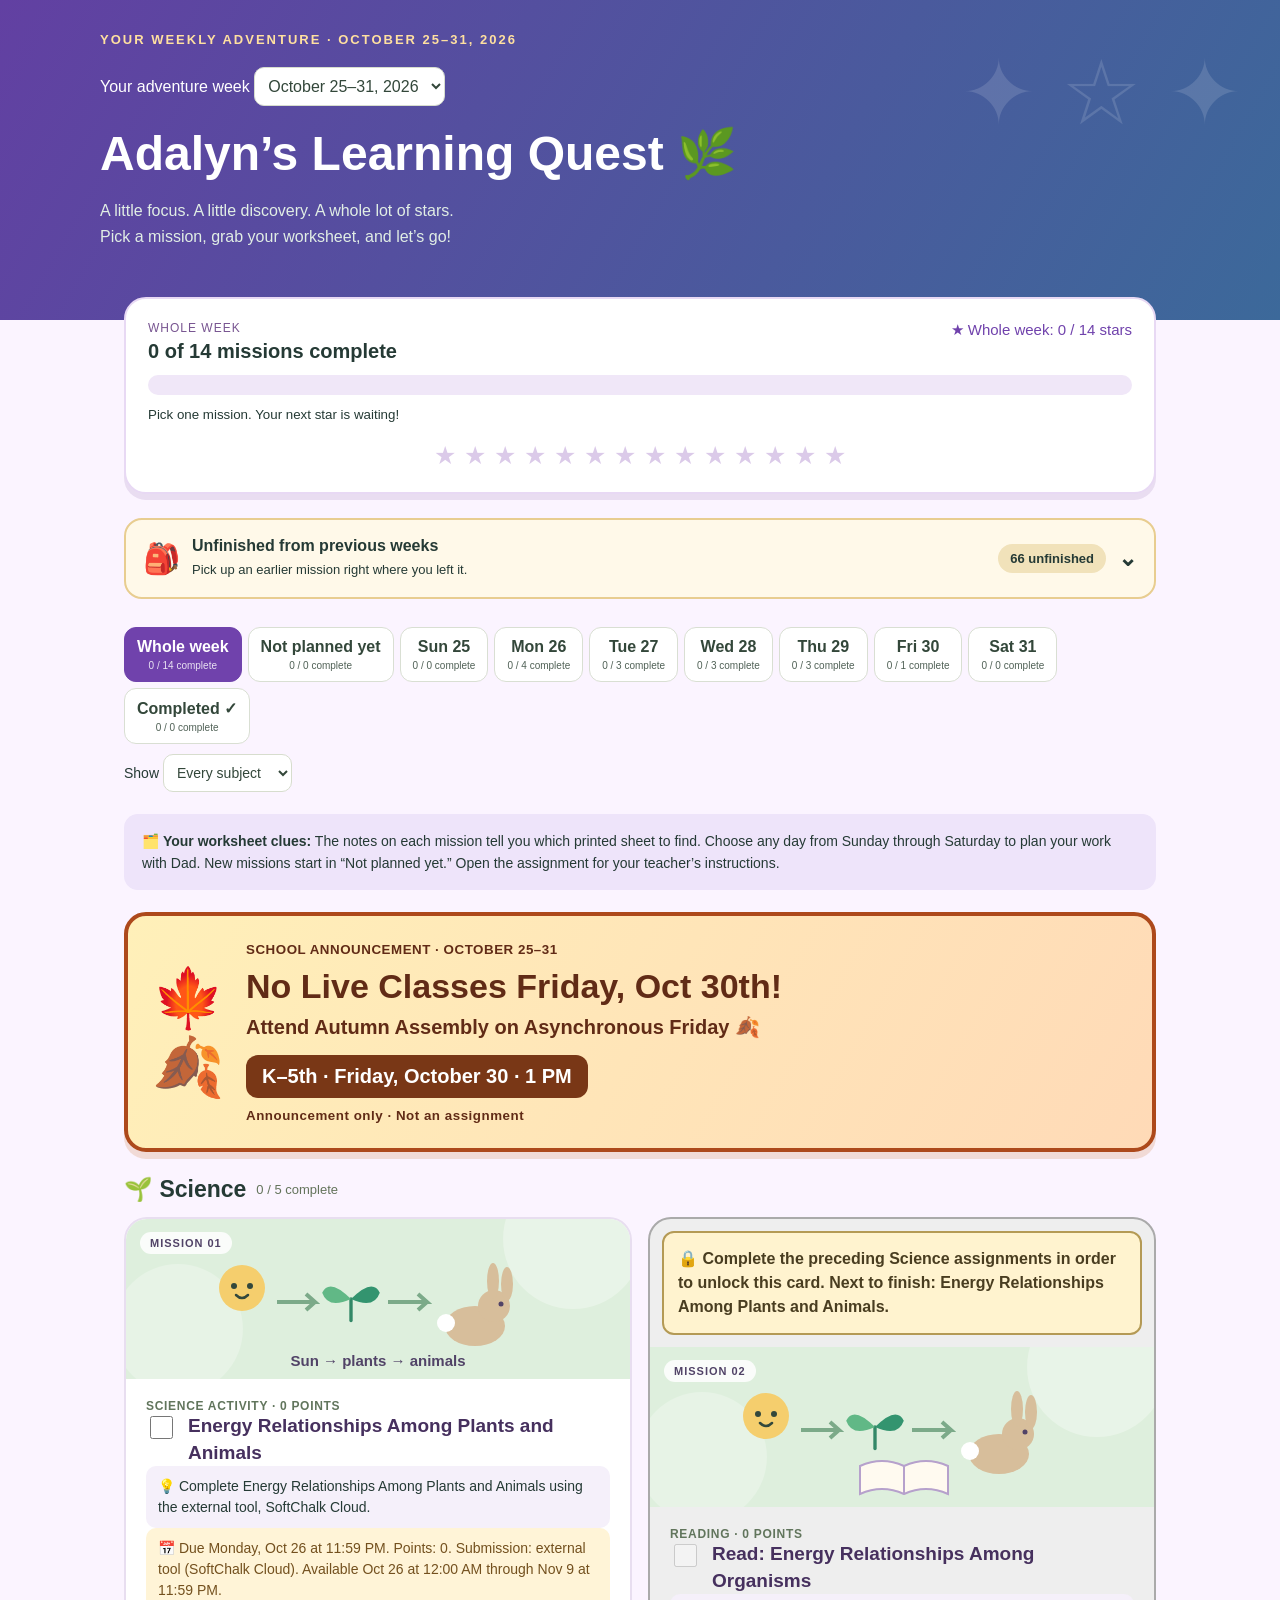
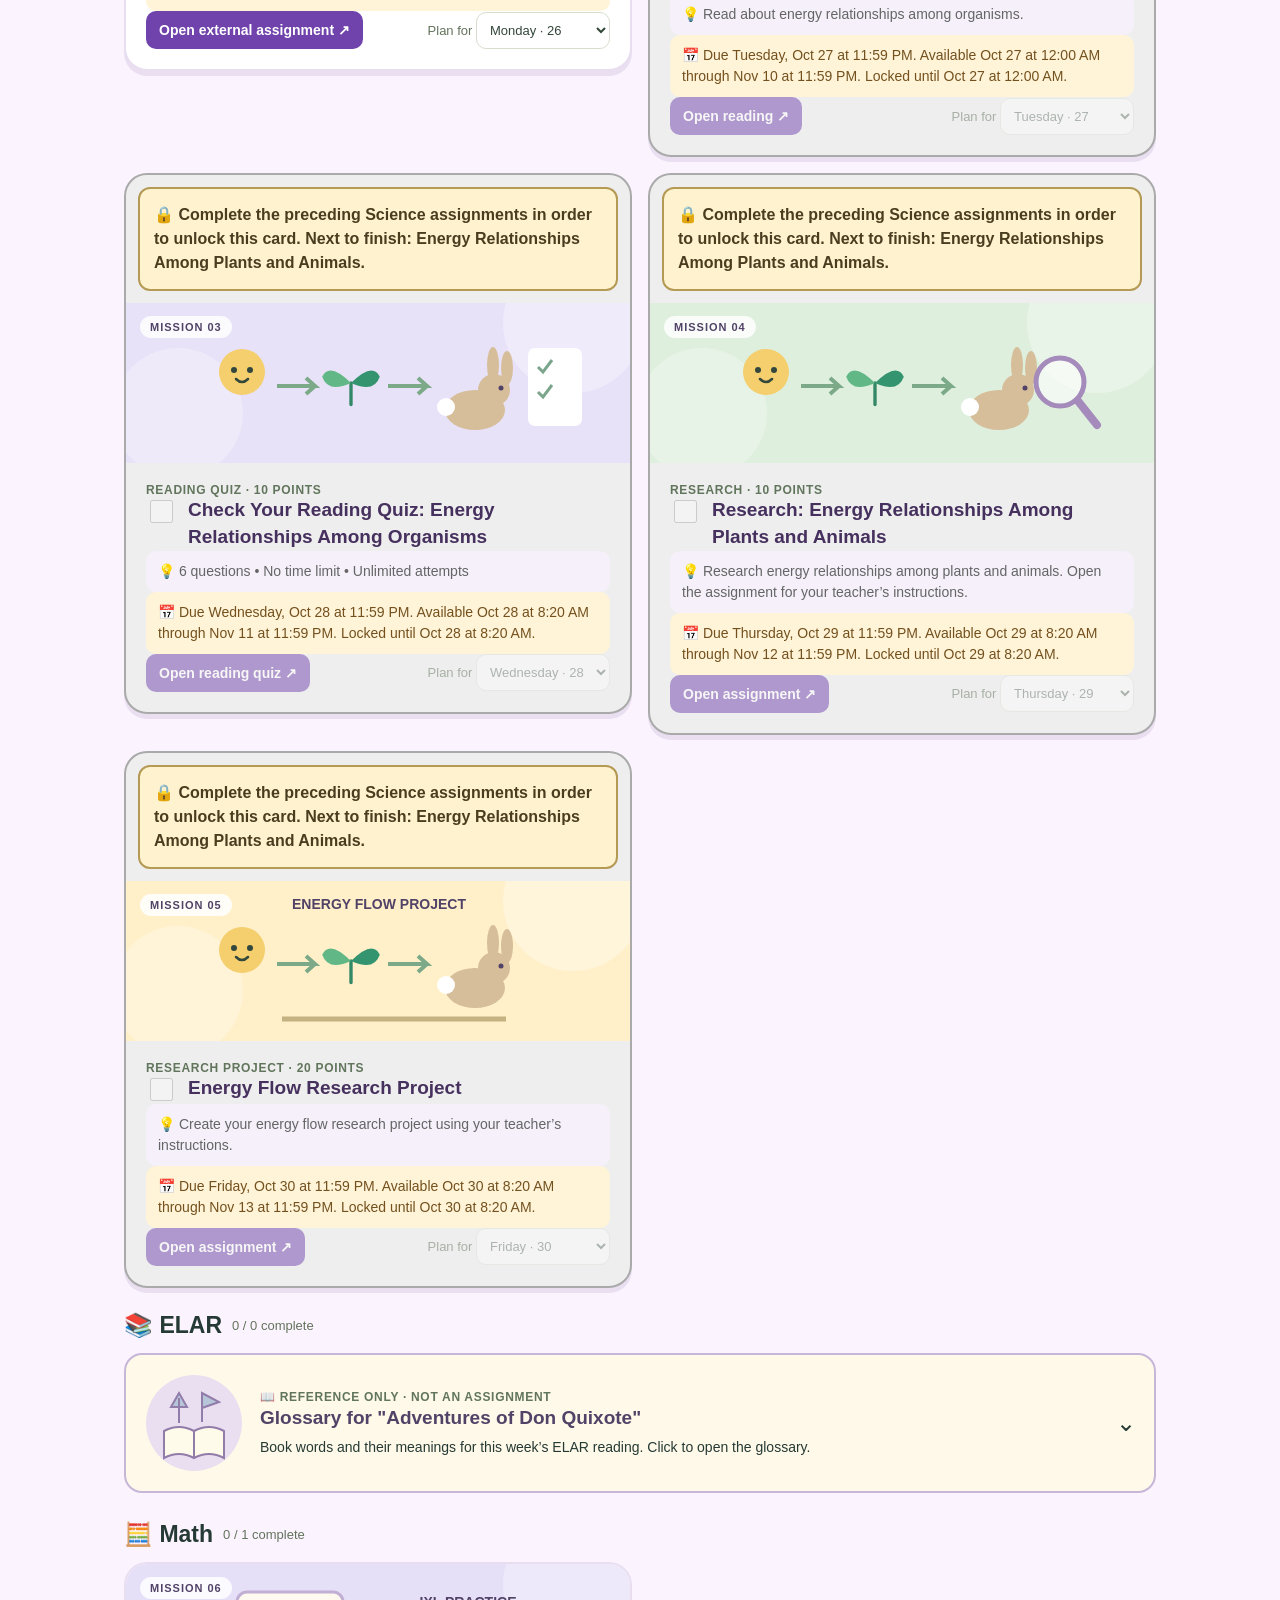
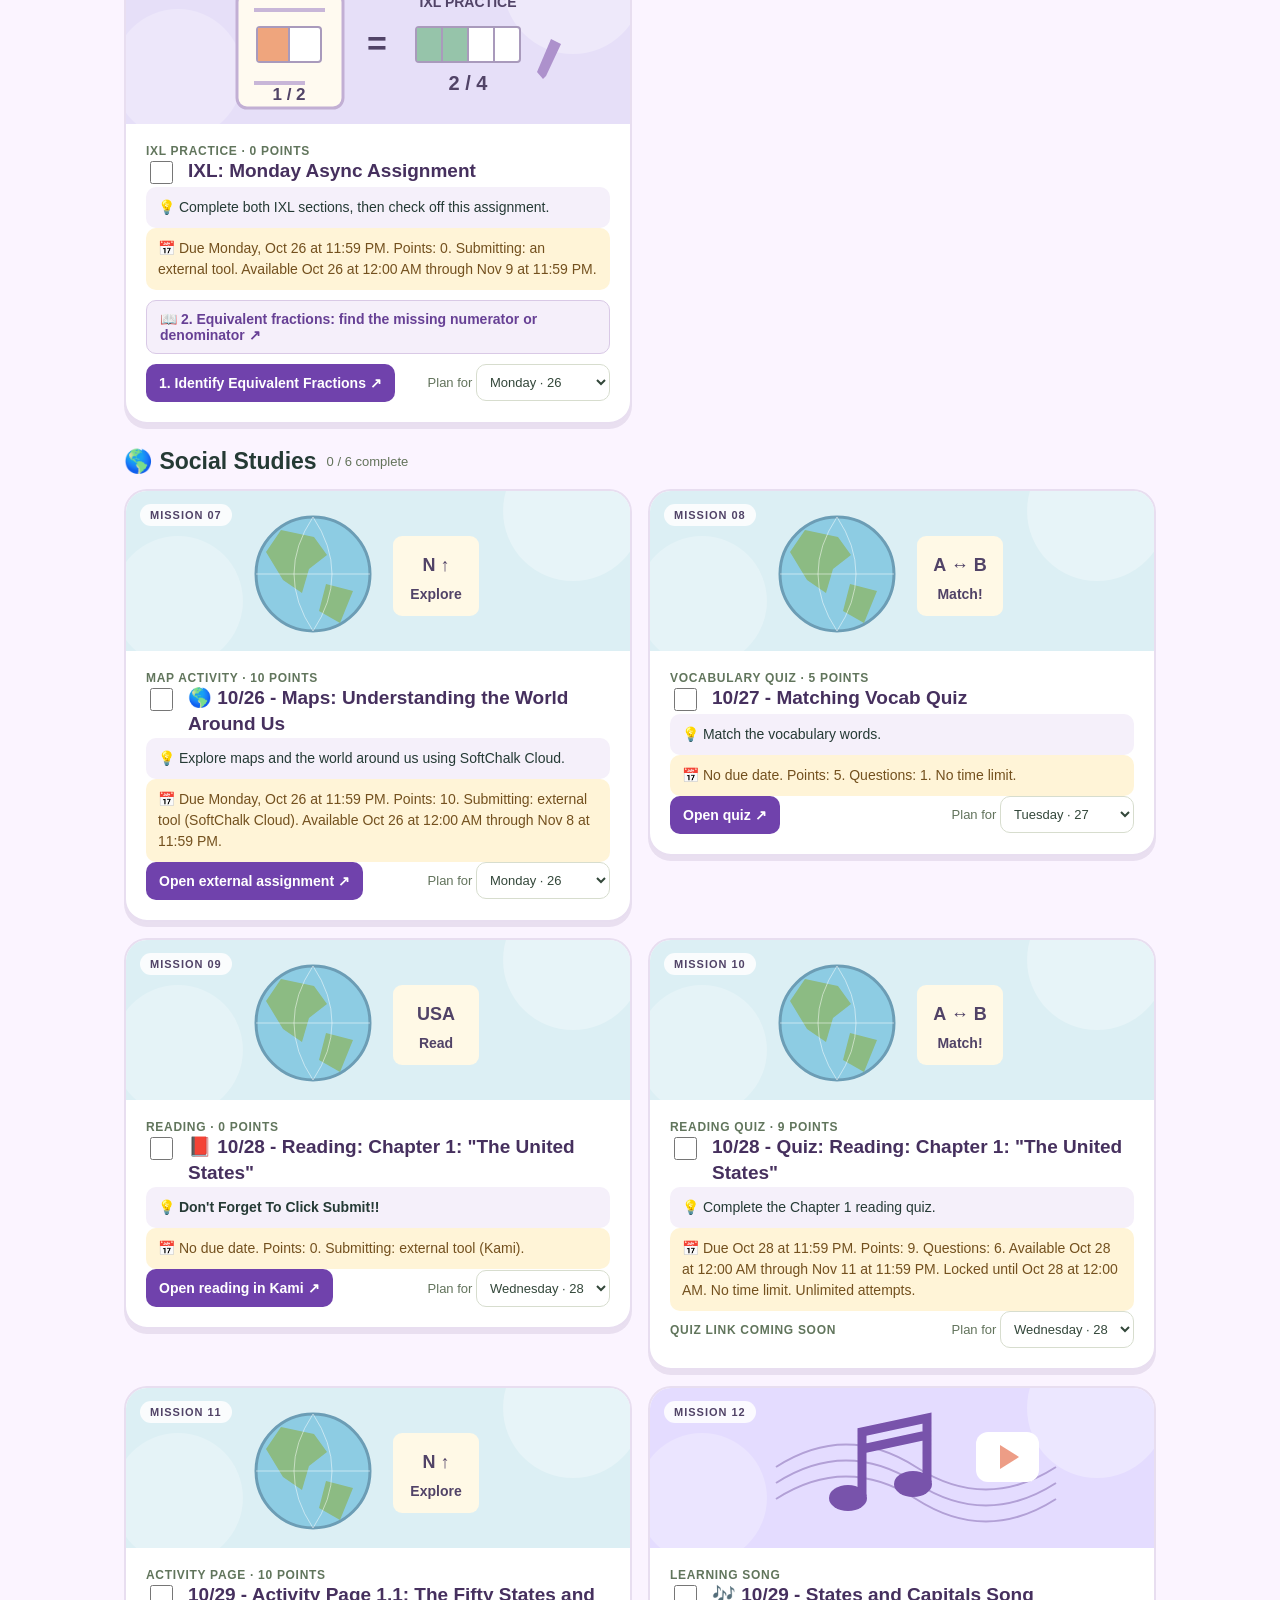
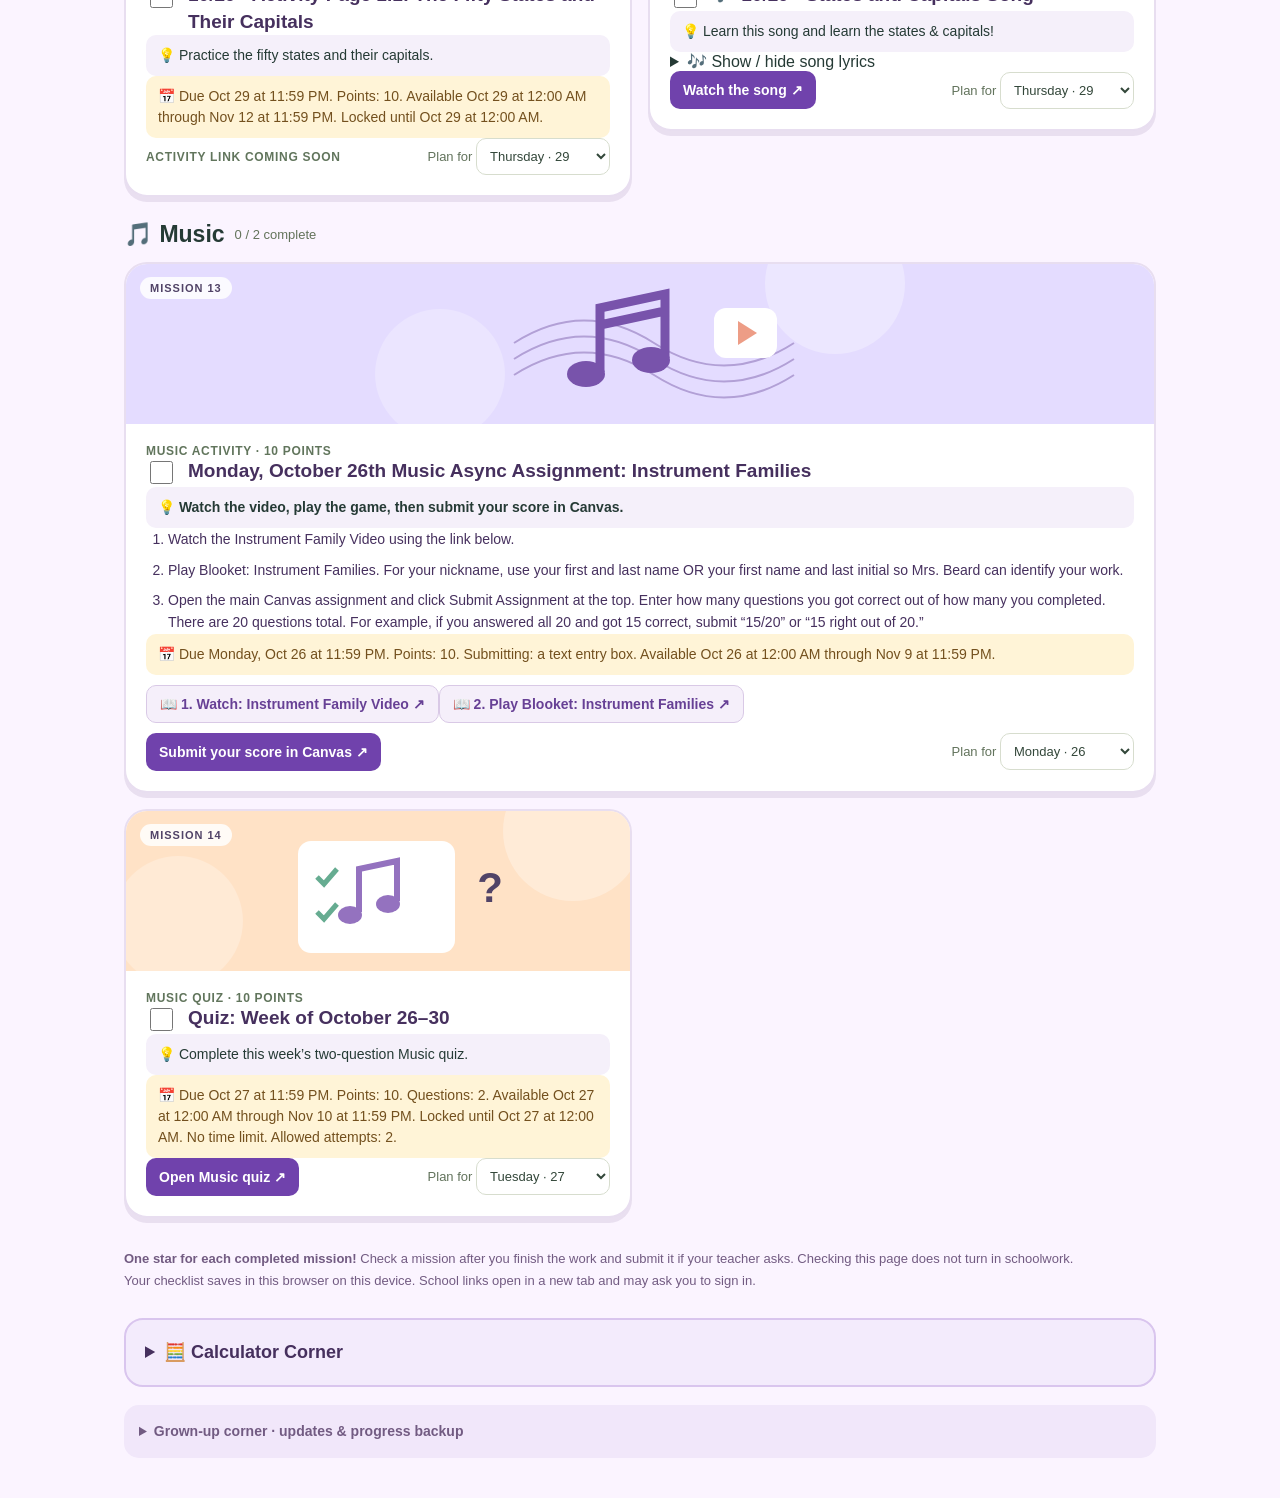
==== commit 658611c2: "Lock October 27–30 Science assignments until earlier work is complete" ====
--- a/index.html
+++ b/index.html
@@ -13,8 +13,9 @@
 
 .supplemental-links{margin:10px 0}.supplemental-links a{display:inline-block;padding:10px 13px;border:1px solid #d9c9e6;background:#f5effa;border-radius:10px;color:#674095;font-size:14px;font-weight:bold;text-decoration:none}
 .autumn-assembly{margin:20px 0;padding:24px;border:4px solid #ad491b;border-radius:22px;background:linear-gradient(120deg,#fff0b9,#ffdab7);color:#612b16;box-shadow:0 7px 0 #c5743433;display:flex;align-items:center;gap:22px}.autumn-assembly-art{font-size:58px;line-height:1.2;flex-shrink:0}.autumn-assembly h2{font-size:clamp(24px,3vw,34px);line-height:1.2;margin:8px 0}.autumn-assembly p{font-size:20px;font-weight:800;margin:8px 0}.autumn-assembly .assembly-time{display:inline-block;background:#793716;color:#fff;padding:10px 16px;border-radius:12px}.autumn-assembly small{font-weight:800;letter-spacing:.04em}@media(max-width:600px){.autumn-assembly{padding:18px;gap:12px}.autumn-assembly-art{font-size:36px}}
+.card.prerequisite-locked{background:#eee;border-color:#aaa}.prerequisite-locked>svg,.prerequisite-locked>details>summary .mini-art{filter:grayscale(1);opacity:.5}.prerequisite-locked .card-body{color:#656565}.prerequisite-locked .actions,.prerequisite-locked .supplemental-links{opacity:.5}.prerequisite-notice{background:#fff3cf;border:2px solid #b49a55;color:#493d20;padding:14px;margin:12px;border-radius:12px;font-weight:700;line-height:1.5}.prerequisite-locked fieldset{border:0;padding:0;margin:0;min-width:0}
 </style><link rel="icon" type="image/svg+xml" href="./assets/icon.svg?v=1"><link rel="icon" type="image/png" sizes="32x32" href="./assets/favicon-32.png?v=1"><link rel="shortcut icon" href="./favicon.ico?v=1"><link rel="apple-touch-icon" sizes="180x180" href="./assets/apple-touch-icon.png?v=1"><link rel="manifest" href="./site.webmanifest"><meta name="theme-color" content="#7042ac"><link rel="stylesheet" href="./assets/calculators.css?v=5"><script defer src="./assets/calculators.js?v=5"></script><link rel="stylesheet" href="./assets/unfinished.css?v=1"><script defer src="./assets/unfinished.js?v=1"></script><script src="./assets/backup.js?v=1"></script><script defer src="./assets/master-list.js?v=1"></script></head><body><header><div class="wrap"><div class="eyebrow" id="weekHeading">Your weekly adventure · October 25–31, 2026</div><div style="position:relative;z-index:1;margin-top:12px"><label for="weekPicker">Your adventure week </label><select id="weekPicker" style="max-width:100%;margin:8px 0"><option value="2026-10-25">October 25–31, 2026</option></select></div><h1>Adalyn’s Learning Quest 🌿</h1><p>A little focus. A little discovery. A whole lot of stars.<br>Pick a mission, grab your worksheet, and let’s go!</p></div></header><main class="wrap"><section class="progress" aria-label="Your progress"><div><div id="scopeLabel" class="scope-label">All missions</div><strong id="progressText"></strong></div><span class="stars" id="stars"></span><div class="bar" role="progressbar" aria-label="Assignments completed" aria-valuemin="0" aria-valuemax="5"><div class="fill"></div></div><small id="encourage" aria-live="polite"></small><div class="startrail" id="startrail" aria-hidden="true"></div></section><details id="unfinishedWeeks" class="unfinished-weeks"><summary><span aria-hidden="true">🎒</span><span>Unfinished from previous weeks<small>Pick up an earlier mission right where you left it.</small></span><span data-unfinished-count class="unfinished-count">Checking…</span></summary><div class="unfinished-content"><p class="unfinished-help">These assignments stay in their original week. Finish them there, then return here. The list uses checkmarks saved in this browser.</p><button type="button" data-unfinished-refresh>↻ Refresh list</button><p data-unfinished-status role="status" aria-live="polite">Checking earlier weeks…</p><div data-unfinished-list class="unfinished-list"></div></div></details><div class="toolbar"><div class="tabs" id="filters" aria-label="Filter assignments"></div><label>Show <select id="subject"><option value="all">Every subject</option></select></label></div><div class="tip">🗂️ <strong>Your worksheet clues:</strong> The notes on each mission tell you which printed sheet to find. Choose any day from Sunday through Saturday to plan your work with Dad. New missions start in “Not planned yet.” Open the assignment for your teacher’s instructions.</div><div id="missions"></div><div class="footer"><strong>One star for each completed mission!</strong> Check a mission after you finish the work and submit it if your teacher asks. Checking this page does not turn in schoolwork.<br><span id="storageNote">Your checklist saves in this browser on this device. School links open in a new tab and may ask you to sign in.</span><br><details id="calculatorCorner" class="calculator-corner"><summary>🧮 Calculator Corner</summary><div class="calculator-content"><p class="calc-help">Pick a tool to help with your math.</p><div class="calculator-switches" aria-label="Choose calculator"><button type="button" data-calculator-mode="gcf" aria-pressed="true" aria-controls="gcfPanel">⭐ Find the GCF</button><button type="button" data-calculator-mode="standard" aria-pressed="false" aria-controls="standardPanel">🧮 Four-function calculator</button><button type="button" data-calculator-mode="multiplication" aria-pressed="false" aria-controls="multiplicationPanel">🌈 Multiplication chart</button></div><section id="gcfPanel" class="calc-panel" aria-labelledby="gcfTitle"><h3 id="gcfTitle">Greatest Common Factor</h3><p class="calc-help">Enter two whole numbers from 1 to 1,000,000. Look for the yellow GCF squares!</p><form id="gcfForm" class="factor-form"><label for="factorA">First number<input id="factorA" type="number" min="1" max="1000000" step="1" value="" inputmode="numeric" required></label><label for="factorB">Second number<input id="factorB" type="number" min="1" max="1000000" step="1" value="" inputmode="numeric" required></label><button type="submit">Find factors</button><button type="button" id="clearFactors">Clear</button></form><div id="factorResult" aria-live="polite"></div></section><section id="standardPanel" class="calc-panel" aria-labelledby="standardTitle" tabindex="0" hidden><div class="standard-calculator"><h3 id="standardTitle">Four-function calculator</h3><div class="calc-screen"><div id="calcOperation" class="calc-operation"></div><output id="calcDisplay" class="calc-display" aria-label="Calculator result" aria-live="polite">0</output></div><div id="calcKeypad" class="calc-keypad"><button type="button" data-calc-key="AC" aria-label="Clear all" class="utility">AC</button><button type="button" data-calc-key="±" aria-label="Change sign" class="utility">±</button><button type="button" data-calc-key="⌫" aria-label="Delete last digit" class="utility">⌫</button><button type="button" data-calc-key="÷" aria-label="Divide" class="operator">÷</button><button type="button" data-calc-key="7" aria-label="7" class="">7</button><button type="button" data-calc-key="8" aria-label="8" class="">8</button><button type="button" data-calc-key="9" aria-label="9" class="">9</button><button type="button" data-calc-key="×" aria-label="Multiply" class="operator">×</button><button type="button" data-calc-key="4" aria-label="4" class="">4</button><button type="button" data-calc-key="5" aria-label="5" class="">5</button><button type="button" data-calc-key="6" aria-label="6" class="">6</button><button type="button" data-calc-key="−" aria-label="Subtract" class="operator">−</button><button type="button" data-calc-key="1" aria-label="1" class="">1</button><button type="button" data-calc-key="2" aria-label="2" class="">2</button><button type="button" data-calc-key="3" aria-label="3" class="">3</button><button type="button" data-calc-key="+" aria-label="Add" class="operator">+</button><button type="button" data-calc-key="0" aria-label="0" class="">0</button><button type="button" data-calc-key="." aria-label="Decimal point" class="">.</button><button type="button" data-calc-key="=" aria-label="Equals" class="equals">=</button></div><p class="calc-help">Tap the buttons or use your keyboard here. Escape clears; Backspace deletes. Operations are calculated one at a time. AC clears the calculator; history stays until you clear it below.</p><div class="calc-history-heading"><h4 id="calcHistoryTitle">📜 Calculation history</h4><button type="button" id="clearCalcHistory">Clear history</button></div><div id="calcHistory" class="calc-history" role="region" aria-labelledby="calcHistoryTitle" tabindex="0"></div></div></section><section id="multiplicationPanel" class="calc-panel" aria-labelledby="multiplicationTitle" hidden><h3 id="multiplicationTitle">🌈 Multiplication Explorer: 1–20</h3><p class="calc-help">Tap a number along the top to highlight its column, or a number down the side to highlight its row. Tap any answer to select its row and column together. Tap again to deselect! Only one row and one column can be selected at a time.</p><div class="multiplication-legend" aria-label="Highlight colors"><span class="legend-row">Blue: row</span><span class="legend-column">Purple: column</span><span class="legend-both">Teal: row + column</span></div><p class="calc-help">Explore all 20 numbers in one chart. Your highlights are saved on this browser.</p><button type="button" id="clearMultiplication">Clear all highlights</button><div id="multiplicationChart" class="multiplication-scroll" role="region" aria-label="Multiplication chart from 1 to 20" tabindex="0"></div><div id="multiplicationStatus" class="multiplication-status" role="status" aria-live="polite"></div></section></div></details><details class="parent-tools"><summary>Grown-up corner · updates &amp; progress backup</summary><p><strong>Updates:</strong> Open this same website or refresh it to see new assignments. Your saved checkmarks and day choices stay in this browser. Use a progress backup to move from the downloaded app to this website, or between devices.</p><p>Use the week selector at the top to choose your adventure. Each Sunday starts a separate weekly adventure. Updated assignment lists keep the same week and assignment identities. Full backups contain all weeks of saved progress, planned days, completion times, subject ordering, calculator states and history, and saved display settings. Canvas submissions and grades are not included.</p><button id="backup">Download full app backup</button> <label class="restore-label">Restore backup <input id="restore" type="file" accept=".json,application/json"></label><p id="backupStatus" role="status"></p><section class="subject-order" aria-labelledby="orderTitle"><h3 id="orderTitle">Put subjects in your favorite order</h3><p>Use the arrows to move a subject. All nine school-year subjects always appear here, even without assignments. Your saved order applies to every day and every week in this browser. Empty subject sections stay hidden in the mission view.</p><ol id="subjectOrderList"></ol><button id="resetSubjectOrder">Use suggested order</button><p id="subjectOrderStatus" role="status"></p></section><button id="reset">Reset this week’s checklist &amp; plan</button></details></div></main><div id="toast" role="status" hidden class="toast"></div><script>
-const tasks=[{"id":"science-canvas-25831815","subject":"Science","title":"Energy Relationships Among Plants and Animals","link":"https://vpa.instructure.com/courses/589246/assignments/25831815?module_item_id=67749411","defaultDay":"1","dueDate":"2026-10-26","kind":"Science activity · 0 points","note":"Complete Energy Relationships Among Plants and Animals using the external tool, SoftChalk Cloud.","extra":"Due Monday, Oct 26 at 11:59 PM. Points: 0. Submission: external tool (SoftChalk Cloud). Available Oct 26 at 12:00 AM through Nov 9 at 11:59 PM.","art":"energy-relationships","legacyId":"","identitySource":"https://vpa.instructure.com/courses/589246/assignments/25831815","linkLabel":"Open external assignment"},{"id":"science-canvas-25833377","subject":"Science","title":"Read: Energy Relationships Among Organisms","link":"https://vpa.instructure.com/courses/589246/assignments/25833377?module_item_id=67749465","defaultDay":"2","dueDate":"2026-10-27","kind":"Reading · 0 points","note":"Read about energy relationships among organisms.","extra":"Due Tuesday, Oct 27 at 11:59 PM. Available Oct 27 at 12:00 AM through Nov 10 at 11:59 PM. Locked until Oct 27 at 12:00 AM.","art":"energy-organisms-reading","legacyId":"","identitySource":"https://vpa.instructure.com/courses/589246/assignments/25833377","linkLabel":"Open reading"},{"id":"science-canvas-5781213","subject":"Science","title":"Check Your Reading Quiz: Energy Relationships Among Organisms","link":"https://vpa.instructure.com/courses/589246/quizzes/5781213?module_item_id=67749485","defaultDay":"3","dueDate":"2026-10-28","kind":"Reading quiz · 10 points","note":"6 questions • No time limit • Unlimited attempts","extra":"Due Wednesday, Oct 28 at 11:59 PM. Available Oct 28 at 8:20 AM through Nov 11 at 11:59 PM. Locked until Oct 28 at 8:20 AM.","art":"energy-organisms-quiz","legacyId":"","identitySource":"https://vpa.instructure.com/courses/589246/quizzes/5781213","linkLabel":"Open reading quiz"},{"id":"science-canvas-25833071","subject":"Science","title":"Research: Energy Relationships Among Plants and Animals","link":"https://vpa.instructure.com/courses/589246/assignments/25833071?module_item_id=67749539","defaultDay":"4","dueDate":"2026-10-29","kind":"Research · 10 points","note":"Research energy relationships among plants and animals. Open the assignment for your teacher’s instructions.","extra":"Due Thursday, Oct 29 at 11:59 PM. Available Oct 29 at 8:20 AM through Nov 12 at 11:59 PM. Locked until Oct 29 at 8:20 AM.","art":"energy-relationships-research","legacyId":"","identitySource":"https://vpa.instructure.com/courses/589246/assignments/25833071","linkLabel":"Open assignment"},{"id":"science-canvas-29978481","subject":"Science","title":"Energy Flow Research Project","link":"https://vpa.instructure.com/courses/589246/assignments/29978481?module_item_id=81225073","defaultDay":"5","dueDate":"2026-10-30","kind":"Research project · 20 points","note":"Create your energy flow research project using your teacher’s instructions.","extra":"Due Friday, Oct 30 at 11:59 PM. Available Oct 30 at 8:20 AM through Nov 13 at 11:59 PM. Locked until Oct 30 at 8:20 AM.","art":"energy-flow-project","legacyId":"","identitySource":"https://vpa.instructure.com/courses/589246/assignments/29978481","linkLabel":"Open assignment"},{"id":"math-ixl-monday-async-2026-10-26","subject":"Math","title":"IXL: Monday Async Assignment","defaultDay":"1","dueDate":"2026-10-26","kind":"IXL practice · 0 points","note":"Complete both IXL sections, then check off this assignment.","extra":"Due Monday, Oct 26 at 11:59 PM. Points: 0. Submitting: an external tool. Available Oct 26 at 12:00 AM through Nov 9 at 11:59 PM.","art":"equivalent-fractions-ixl","legacyId":"","identitySource":"math:ixl-monday-async:2026-10-26","link":"https://www.ixl.com/math/grade-4/identify-equivalent-fractions?lmsPlatform=1","linkLabel":"1. Identify Equivalent Fractions","additionalLinks":[{"label":"2. Equivalent fractions: find the missing numerator or denominator","link":"https://www.ixl.com/math/grade-4/equivalent-fractions-find-the-missing-numerator-or-denominator?lmsPlatform=1"}]},{"subject":"Social Studies","legacyId":"","id":"ss-canvas-25835855","title":"🌎 10/26 - Maps: Understanding the World Around Us","defaultDay":"1","dueDate":"2026-10-26","kind":"Map activity · 10 points","note":"Explore maps and the world around us using SoftChalk Cloud.","extra":"Due Monday, Oct 26 at 11:59 PM. Points: 10. Submitting: external tool (SoftChalk Cloud). Available Oct 26 at 12:00 AM through Nov 8 at 11:59 PM.","link":"https://vpa.instructure.com/courses/589352/assignments/25835855?module_item_id=67759373","linkLabel":"Open external assignment","art":"world-map","identitySource":"ss-canvas-25835855"},{"subject":"Social Studies","legacyId":"","id":"ss-canvas-6720447","title":"10/27 - Matching Vocab Quiz","defaultDay":"2","kind":"Vocabulary quiz · 5 points","note":"Match the vocabulary words.","extra":"No due date. Points: 5. Questions: 1. No time limit.","link":"https://vpa.instructure.com/courses/589352/quizzes/6720447/take?user_id=767744","linkLabel":"Open quiz","art":"map-vocab","identitySource":"ss-canvas-6720447"},{"subject":"Social Studies","legacyId":"","id":"ss-us-reading-2026-10-28","title":"📕 10/28 - Reading: Chapter 1: \"The United States\"","defaultDay":"3","kind":"Reading · 0 points","note":"Don't Forget To Click Submit!!","noteBold":true,"extra":"No due date. Points: 0. Submitting: external tool (Kami).","link":"https://web.kamihq.com/web/viewer.html?state=%7B%22ids%22%3A%5B%221VUMVFJle2YaQf6H_iAVnAiuE_h2WIxmi%22%5D%2C%22action%22%3A%22open%22%2C%22userId%22%3A%22100720277295438691177%22%7D&filename=Adalyn%20Staples%20-%20FINAL_G5_U3_C1_TheUnitedStates_masked.pdf&kami_user_id=53729545","linkLabel":"Open reading in Kami","art":"us-reading","identitySource":"ss-us-reading-2026-10-28"},{"subject":"Social Studies","legacyId":"","id":"ss-us-quiz-2026-10-28","title":"10/28 - Quiz: Reading: Chapter 1: \"The United States\"","defaultDay":"3","dueDate":"2026-10-28","kind":"Reading quiz · 9 points","note":"Complete the Chapter 1 reading quiz.","extra":"Due Oct 28 at 11:59 PM. Points: 9. Questions: 6. Available Oct 28 at 12:00 AM through Nov 11 at 11:59 PM. Locked until Oct 28 at 12:00 AM. No time limit. Unlimited attempts.","link":"","noLinkLabel":"Quiz link coming soon","art":"map-vocab","identitySource":"ss-us-quiz-2026-10-28"},{"subject":"Social Studies","legacyId":"","id":"ss-fifty-states-activity-2026-10-29","title":"10/29 - Activity Page 1.1: The Fifty States and Their Capitals","defaultDay":"4","dueDate":"2026-10-29","kind":"Activity page · 10 points","note":"Practice the fifty states and their capitals.","extra":"Due Oct 29 at 11:59 PM. Points: 10. Available Oct 29 at 12:00 AM through Nov 12 at 11:59 PM. Locked until Oct 29 at 12:00 AM.","link":"","noLinkLabel":"Activity link coming soon","art":"world-map","identitySource":"ss-fifty-states-activity-2026-10-29"},{"subject":"Social Studies","legacyId":"","id":"ss-states-capitals-song-2026-10-29","title":"🎶 10/29 - States and Capitals Song","defaultDay":"4","kind":"Learning song","note":"Learn this song and learn the states & capitals!","extra":"","link":"https://www.youtube.com/watch?v=bx6c_EefZAQ&list=RDbx6c_EefZAQ&start_radio=1","linkLabel":"Watch the song","art":"music-lesson","identitySource":"ss-states-capitals-song-2026-10-29","lyrics":"Baton Rouge, Louisiana\nIndianapolis, Indiana\nColumbus is the capital of Ohio\nThere’s Montgomery, Alabama,\nSouth of Helena, Montana\nThen there’s Denver, Colorado\nUnder Boise, Idaho\nTexas has Austin, then we go north to\nMassachusetts, Boston, and\nAlbany, New York\nTallahassee, Florida, and\nWashington, DC\nSanta Fe, New Mexico, and\nNashville, Tennessee\nTrenton’s in New Jersey, north of\nJefferson City, Missouri — you’ve got\nRichmond in Virginia\nSouth Dakota has Pierre\nHarrisburg’s in Pennsylvania\nAnd Augusta up in Maine\nHere is Providence, Rhode Island, next to\nDover, Delaware\nConcord, New Hampshire, just took a jaunt to\nMontpelier, which is up in Vermont\nHartford’s in Connecticut, so pretty in the fall\nAnd Kansas has Topeka, and\nMinnesota has Saint Paul\nJuneau in Alaska, and there’s\nLincoln in Nebraska, and it’s\nRaleigh out in North Carolina, and then there’s\nMadison, Wisconsin, and\nOlympia in Washington\nPhoenix, Arizona, and\nLansing, Michigan\nHonolulu, Hawaii’s a joy\nJackson, Mississippi, and\nSpringfield, Illinois\nSouth Carolina with Columbia down the way, and\nAnnapolis in Maryland on Chesapeake Bay — they have wonderful clam chowder\nCheyenne is in Wyoming, and perhaps you make your home in\nSalt Lake City out in Utah, where the buffalo roam\nAtlanta’s down in Georgia, and there’s\nBismarck, North Dakota, and you can live in\nFrankfort in your old Kentucky home"},{"id":"music-canvas-30076863","subject":"Music","title":"Monday, October 26th Music Async Assignment: Instrument Families","defaultDay":"1","dueDate":"2026-10-26","kind":"Music activity · 10 points","fullWidth":true,"note":"Watch the video, play the game, then submit your score in Canvas.","noteBold":true,"instructionSteps":["Watch the Instrument Family Video using the link below.","Play Blooket: Instrument Families. For your nickname, use your first and last name OR your first name and last initial so Mrs. Beard can identify your work.","Open the main Canvas assignment and click Submit Assignment at the top. Enter how many questions you got correct out of how many you completed. There are 20 questions total. For example, if you answered all 20 and got 15 correct, submit “15/20” or “15 right out of 20.”"],"extra":"Due Monday, Oct 26 at 11:59 PM. Points: 10. Submitting: a text entry box. Available Oct 26 at 12:00 AM through Nov 9 at 11:59 PM.","link":"https://vpa.instructure.com/courses/589078/assignments/30076863?module_item_id=81535187","linkLabel":"Submit your score in Canvas","additionalLinks":[{"label":"1. Watch: Instrument Family Video","link":"https://www.youtube.com/watch?v=43c_Sg2x7DU"},{"label":"2. Play Blooket: Instrument Families","link":"https://play.blooket.com/play?hwId=6adb4865519bbd15f14244eb"}],"art":"music-lesson","legacyId":"","identitySource":"https://vpa.instructure.com/courses/589078/assignments/30076863"},{"id":"music-canvas-6720163","subject":"Music","title":"Quiz: Week of October 26–30","defaultDay":"2","dueDate":"2026-10-27","kind":"Music quiz · 10 points","note":"Complete this week’s two-question Music quiz.","extra":"Due Oct 27 at 11:59 PM. Points: 10. Questions: 2. Available Oct 27 at 12:00 AM through Nov 10 at 11:59 PM. Locked until Oct 27 at 12:00 AM. No time limit. Allowed attempts: 2.","link":"https://vpa.instructure.com/courses/589078/quizzes/6720163?module_item_id=81535197","linkLabel":"Open Music quiz","art":"music-quiz","legacyId":"","identitySource":"https://vpa.instructure.com/courses/589078/quizzes/6720163"}];
+const tasks=[{"id":"science-canvas-25831815","subject":"Science","title":"Energy Relationships Among Plants and Animals","link":"https://vpa.instructure.com/courses/589246/assignments/25831815?module_item_id=67749411","defaultDay":"1","dueDate":"2026-10-26","kind":"Science activity · 0 points","note":"Complete Energy Relationships Among Plants and Animals using the external tool, SoftChalk Cloud.","extra":"Due Monday, Oct 26 at 11:59 PM. Points: 0. Submission: external tool (SoftChalk Cloud). Available Oct 26 at 12:00 AM through Nov 9 at 11:59 PM.","art":"energy-relationships","legacyId":"","identitySource":"https://vpa.instructure.com/courses/589246/assignments/25831815","linkLabel":"Open external assignment"},{"id":"science-canvas-25833377","subject":"Science","title":"Read: Energy Relationships Among Organisms","link":"https://vpa.instructure.com/courses/589246/assignments/25833377?module_item_id=67749465","defaultDay":"2","dueDate":"2026-10-27","kind":"Reading · 0 points","note":"Read about energy relationships among organisms.","extra":"Due Tuesday, Oct 27 at 11:59 PM. Available Oct 27 at 12:00 AM through Nov 10 at 11:59 PM. Locked until Oct 27 at 12:00 AM.","art":"energy-organisms-reading","legacyId":"","identitySource":"https://vpa.instructure.com/courses/589246/assignments/25833377","linkLabel":"Open reading","prerequisiteIds":["science-canvas-25831815"]},{"id":"science-canvas-5781213","subject":"Science","title":"Check Your Reading Quiz: Energy Relationships Among Organisms","link":"https://vpa.instructure.com/courses/589246/quizzes/5781213?module_item_id=67749485","defaultDay":"3","dueDate":"2026-10-28","kind":"Reading quiz · 10 points","note":"6 questions • No time limit • Unlimited attempts","extra":"Due Wednesday, Oct 28 at 11:59 PM. Available Oct 28 at 8:20 AM through Nov 11 at 11:59 PM. Locked until Oct 28 at 8:20 AM.","art":"energy-organisms-quiz","legacyId":"","identitySource":"https://vpa.instructure.com/courses/589246/quizzes/5781213","linkLabel":"Open reading quiz","prerequisiteIds":["science-canvas-25831815","science-canvas-25833377"]},{"id":"science-canvas-25833071","subject":"Science","title":"Research: Energy Relationships Among Plants and Animals","link":"https://vpa.instructure.com/courses/589246/assignments/25833071?module_item_id=67749539","defaultDay":"4","dueDate":"2026-10-29","kind":"Research · 10 points","note":"Research energy relationships among plants and animals. Open the assignment for your teacher’s instructions.","extra":"Due Thursday, Oct 29 at 11:59 PM. Available Oct 29 at 8:20 AM through Nov 12 at 11:59 PM. Locked until Oct 29 at 8:20 AM.","art":"energy-relationships-research","legacyId":"","identitySource":"https://vpa.instructure.com/courses/589246/assignments/25833071","linkLabel":"Open assignment","prerequisiteIds":["science-canvas-25831815","science-canvas-25833377","science-canvas-5781213"]},{"id":"science-canvas-29978481","subject":"Science","title":"Energy Flow Research Project","link":"https://vpa.instructure.com/courses/589246/assignments/29978481?module_item_id=81225073","defaultDay":"5","dueDate":"2026-10-30","kind":"Research project · 20 points","note":"Create your energy flow research project using your teacher’s instructions.","extra":"Due Friday, Oct 30 at 11:59 PM. Available Oct 30 at 8:20 AM through Nov 13 at 11:59 PM. Locked until Oct 30 at 8:20 AM.","art":"energy-flow-project","legacyId":"","identitySource":"https://vpa.instructure.com/courses/589246/assignments/29978481","linkLabel":"Open assignment","prerequisiteIds":["science-canvas-25831815","science-canvas-25833377","science-canvas-5781213","science-canvas-25833071"]},{"id":"math-ixl-monday-async-2026-10-26","subject":"Math","title":"IXL: Monday Async Assignment","defaultDay":"1","dueDate":"2026-10-26","kind":"IXL practice · 0 points","note":"Complete both IXL sections, then check off this assignment.","extra":"Due Monday, Oct 26 at 11:59 PM. Points: 0. Submitting: an external tool. Available Oct 26 at 12:00 AM through Nov 9 at 11:59 PM.","art":"equivalent-fractions-ixl","legacyId":"","identitySource":"math:ixl-monday-async:2026-10-26","link":"https://www.ixl.com/math/grade-4/identify-equivalent-fractions?lmsPlatform=1","linkLabel":"1. Identify Equivalent Fractions","additionalLinks":[{"label":"2. Equivalent fractions: find the missing numerator or denominator","link":"https://www.ixl.com/math/grade-4/equivalent-fractions-find-the-missing-numerator-or-denominator?lmsPlatform=1"}]},{"subject":"Social Studies","legacyId":"","id":"ss-canvas-25835855","title":"🌎 10/26 - Maps: Understanding the World Around Us","defaultDay":"1","dueDate":"2026-10-26","kind":"Map activity · 10 points","note":"Explore maps and the world around us using SoftChalk Cloud.","extra":"Due Monday, Oct 26 at 11:59 PM. Points: 10. Submitting: external tool (SoftChalk Cloud). Available Oct 26 at 12:00 AM through Nov 8 at 11:59 PM.","link":"https://vpa.instructure.com/courses/589352/assignments/25835855?module_item_id=67759373","linkLabel":"Open external assignment","art":"world-map","identitySource":"ss-canvas-25835855"},{"subject":"Social Studies","legacyId":"","id":"ss-canvas-6720447","title":"10/27 - Matching Vocab Quiz","defaultDay":"2","kind":"Vocabulary quiz · 5 points","note":"Match the vocabulary words.","extra":"No due date. Points: 5. Questions: 1. No time limit.","link":"https://vpa.instructure.com/courses/589352/quizzes/6720447/take?user_id=767744","linkLabel":"Open quiz","art":"map-vocab","identitySource":"ss-canvas-6720447"},{"subject":"Social Studies","legacyId":"","id":"ss-us-reading-2026-10-28","title":"📕 10/28 - Reading: Chapter 1: \"The United States\"","defaultDay":"3","kind":"Reading · 0 points","note":"Don't Forget To Click Submit!!","noteBold":true,"extra":"No due date. Points: 0. Submitting: external tool (Kami).","link":"https://web.kamihq.com/web/viewer.html?state=%7B%22ids%22%3A%5B%221VUMVFJle2YaQf6H_iAVnAiuE_h2WIxmi%22%5D%2C%22action%22%3A%22open%22%2C%22userId%22%3A%22100720277295438691177%22%7D&filename=Adalyn%20Staples%20-%20FINAL_G5_U3_C1_TheUnitedStates_masked.pdf&kami_user_id=53729545","linkLabel":"Open reading in Kami","art":"us-reading","identitySource":"ss-us-reading-2026-10-28"},{"subject":"Social Studies","legacyId":"","id":"ss-us-quiz-2026-10-28","title":"10/28 - Quiz: Reading: Chapter 1: \"The United States\"","defaultDay":"3","dueDate":"2026-10-28","kind":"Reading quiz · 9 points","note":"Complete the Chapter 1 reading quiz.","extra":"Due Oct 28 at 11:59 PM. Points: 9. Questions: 6. Available Oct 28 at 12:00 AM through Nov 11 at 11:59 PM. Locked until Oct 28 at 12:00 AM. No time limit. Unlimited attempts.","link":"","noLinkLabel":"Quiz link coming soon","art":"map-vocab","identitySource":"ss-us-quiz-2026-10-28"},{"subject":"Social Studies","legacyId":"","id":"ss-fifty-states-activity-2026-10-29","title":"10/29 - Activity Page 1.1: The Fifty States and Their Capitals","defaultDay":"4","dueDate":"2026-10-29","kind":"Activity page · 10 points","note":"Practice the fifty states and their capitals.","extra":"Due Oct 29 at 11:59 PM. Points: 10. Available Oct 29 at 12:00 AM through Nov 12 at 11:59 PM. Locked until Oct 29 at 12:00 AM.","link":"","noLinkLabel":"Activity link coming soon","art":"world-map","identitySource":"ss-fifty-states-activity-2026-10-29"},{"subject":"Social Studies","legacyId":"","id":"ss-states-capitals-song-2026-10-29","title":"🎶 10/29 - States and Capitals Song","defaultDay":"4","kind":"Learning song","note":"Learn this song and learn the states & capitals!","extra":"","link":"https://www.youtube.com/watch?v=bx6c_EefZAQ&list=RDbx6c_EefZAQ&start_radio=1","linkLabel":"Watch the song","art":"music-lesson","identitySource":"ss-states-capitals-song-2026-10-29","lyrics":"Baton Rouge, Louisiana\nIndianapolis, Indiana\nColumbus is the capital of Ohio\nThere’s Montgomery, Alabama,\nSouth of Helena, Montana\nThen there’s Denver, Colorado\nUnder Boise, Idaho\nTexas has Austin, then we go north to\nMassachusetts, Boston, and\nAlbany, New York\nTallahassee, Florida, and\nWashington, DC\nSanta Fe, New Mexico, and\nNashville, Tennessee\nTrenton’s in New Jersey, north of\nJefferson City, Missouri — you’ve got\nRichmond in Virginia\nSouth Dakota has Pierre\nHarrisburg’s in Pennsylvania\nAnd Augusta up in Maine\nHere is Providence, Rhode Island, next to\nDover, Delaware\nConcord, New Hampshire, just took a jaunt to\nMontpelier, which is up in Vermont\nHartford’s in Connecticut, so pretty in the fall\nAnd Kansas has Topeka, and\nMinnesota has Saint Paul\nJuneau in Alaska, and there’s\nLincoln in Nebraska, and it’s\nRaleigh out in North Carolina, and then there’s\nMadison, Wisconsin, and\nOlympia in Washington\nPhoenix, Arizona, and\nLansing, Michigan\nHonolulu, Hawaii’s a joy\nJackson, Mississippi, and\nSpringfield, Illinois\nSouth Carolina with Columbia down the way, and\nAnnapolis in Maryland on Chesapeake Bay — they have wonderful clam chowder\nCheyenne is in Wyoming, and perhaps you make your home in\nSalt Lake City out in Utah, where the buffalo roam\nAtlanta’s down in Georgia, and there’s\nBismarck, North Dakota, and you can live in\nFrankfort in your old Kentucky home"},{"id":"music-canvas-30076863","subject":"Music","title":"Monday, October 26th Music Async Assignment: Instrument Families","defaultDay":"1","dueDate":"2026-10-26","kind":"Music activity · 10 points","fullWidth":true,"note":"Watch the video, play the game, then submit your score in Canvas.","noteBold":true,"instructionSteps":["Watch the Instrument Family Video using the link below.","Play Blooket: Instrument Families. For your nickname, use your first and last name OR your first name and last initial so Mrs. Beard can identify your work.","Open the main Canvas assignment and click Submit Assignment at the top. Enter how many questions you got correct out of how many you completed. There are 20 questions total. For example, if you answered all 20 and got 15 correct, submit “15/20” or “15 right out of 20.”"],"extra":"Due Monday, Oct 26 at 11:59 PM. Points: 10. Submitting: a text entry box. Available Oct 26 at 12:00 AM through Nov 9 at 11:59 PM.","link":"https://vpa.instructure.com/courses/589078/assignments/30076863?module_item_id=81535187","linkLabel":"Submit your score in Canvas","additionalLinks":[{"label":"1. Watch: Instrument Family Video","link":"https://www.youtube.com/watch?v=43c_Sg2x7DU"},{"label":"2. Play Blooket: Instrument Families","link":"https://play.blooket.com/play?hwId=6adb4865519bbd15f14244eb"}],"art":"music-lesson","legacyId":"","identitySource":"https://vpa.instructure.com/courses/589078/assignments/30076863"},{"id":"music-canvas-6720163","subject":"Music","title":"Quiz: Week of October 26–30","defaultDay":"2","dueDate":"2026-10-27","kind":"Music quiz · 10 points","note":"Complete this week’s two-question Music quiz.","extra":"Due Oct 27 at 11:59 PM. Points: 10. Questions: 2. Available Oct 27 at 12:00 AM through Nov 10 at 11:59 PM. Locked until Oct 27 at 12:00 AM. No time limit. Allowed attempts: 2.","link":"https://vpa.instructure.com/courses/589078/quizzes/6720163?module_item_id=81535197","linkLabel":"Open Music quiz","art":"music-quiz","legacyId":"","identitySource":"https://vpa.instructure.com/courses/589078/quizzes/6720163"}];
 const weekStart="2026-10-25";
 const weekDays=['Sunday','Monday','Tuesday','Wednesday','Thursday','Friday','Saturday'].map((name,i)=>({id:String(i),name,label:name.slice(0,3)+' '+new Date(Date.parse(weekStart+'T12:00:00Z')+i*86400000).getUTCDate()}));
 const key='adalyn-learning-quest-week-'+weekStart;let state={};let storageWorks=true;
@@ -131,9 +132,13 @@
 function renderQuixoteGlossary(){return `<details class="quixote-reference" data-glossary ${glossaryExpanded?'open':''}><summary><span class="reference-art" aria-hidden="true"><svg viewBox="0 0 100 100"><circle cx="50" cy="50" r="48" fill="#eadff0"/><path d="M20 58q15-8 30 0q15-8 30 0v27q-15-8-30 0q-15-8-30 0Z" fill="#fffbea" stroke="#927ca9" stroke-width="2"/><path d="M50 58v27M58 49V20l17 9-17 6M35 50V25M27 34l8-14 8 14Z" fill="#b6c6d8" stroke="#927ca9" stroke-width="2"/></svg></span><span><span class="tag">📖 Reference only · Not an assignment</span><h3>Glossary for &quot;Adventures of Don Quixote&quot;</h3><p>Book words and their meanings for this week’s ELAR reading. Click to open the glossary.</p></span><span class="reference-cue" aria-hidden="true">⌄</span></summary><div class="glossary-body"><div class="glossary-intro">${weekStart==='2026-10-25'?`<strong>Unit 3 · Adventures of Don Quixote</strong><p>October 25–31 · Your ELAR reading word guide for every day this week.</p>`:`<strong>Quarter 2, Week 1, Unit 3</strong><p>Tuesday 10/20–Friday 10/23 · Unit 3 &quot;Don Quixote&quot; · The Middle Ages &amp; Chapter 1 &quot;A Knight in Armor&quot;</p><p>Welcome to Unit 3! This week we meet a knight from the Middle Ages named Don Quixote.</p>`}</div><p>Keep this word guide handy as you read. There is nothing to submit or check off.</p><dl class="glossary-terms">${quixoteGlossary.map(e=>`<div><dt>${esc(e.term)} <em>${esc(e.part)}</em></dt><dd>${esc(e.definition)}</dd></div>`).join('')}</dl><small>Glossary provided by Core Knowledge Language Arts · Grade 5 · Unit 3.</small></div></details>`}
 
 function renderPeNote(){return `<aside class="card full-width pe-week-note" style="--accent:#e8ad50" aria-labelledby="peWeekNoteTitle"><div class="tag">Friday, October 23 · Weekly note · Not an assignment</div><div class="pe-note-layout"><svg viewBox="0 0 220 130" role="img" aria-label="Red and green traffic lights, a runner, and a two-minute timer"><rect x="8" y="8" width="44" height="105" rx="12" fill="#58616e"/><circle cx="30" cy="33" r="15" fill="#ed7d78"/><circle cx="30" cy="85" r="15" fill="#7ecb9b"/><circle cx="111" cy="23" r="12" fill="#efc99d"/><path d="M108 41l-14 29 27 17M104 49l-23-5-12 16M104 49l23 9 12-16M94 70l-20 33M121 87l22 17" fill="none" stroke="#8d84bd" stroke-width="8" stroke-linecap="round"/><circle cx="184" cy="53" r="28" fill="white" stroke="#8eaa91" stroke-width="3"/><text x="184" y="58" text-anchor="middle" font-family="Arial" font-size="15" font-weight="bold" fill="#41694e">2 min</text></svg><div><h3 id="peWeekNoteTitle">NO LIVE CLASS THIS WEEK!</h3><p>Complete the Red Light/ Green Light Activity. Then jog in place or Jog for 2 minutes. See you all Next Week!</p></div></div></aside>`}
-function render(){const sub=document.querySelector('#subject').value;const {visible,total,done,overall}=progressFor(tasks,state,filter,sub);renderFilters();const scope=({all:'Whole week',unplanned:'Not planned yet',done:'Completed missions'}[filter]||weekDays.find(d=>d.id===filter)?.name)+(sub==='all'?'':' · '+sub);document.querySelector('#scopeLabel').textContent=scope;document.querySelector('#progressText').textContent=total===0?'No missions in this view':done===total?'All '+total+' missions complete! 🎉':`${done} of ${total} missions complete`;document.querySelector('#stars').textContent=`★ Whole week: ${overall} / ${tasks.length} stars`;document.querySelector('.fill').style.width=(total?done/total*100:0)+'%';const bar=document.querySelector('.bar');bar.setAttribute('aria-valuemax',total);bar.setAttribute('aria-valuenow',done);bar.setAttribute('aria-valuetext',`${done} of ${total} missions complete in ${scope}`);document.querySelector('#startrail').innerHTML=tasks.map((t,i)=>`<span class="${i<overall?'earned':''}">★</span>`).join('');document.querySelector('#encourage').textContent=total===0?'Choose Whole week to plan your next adventure.':done===total?'You finished this mission set! Take a happy little victory break.':done===0?'Pick one mission. Your next star is waiting!':`${total-done} more ${total-done===1?'mission':'missions'} in this set. You’ve got this!`;let html=weekStart==='2026-10-25'?"<aside class=\"autumn-assembly\" aria-labelledby=\"autumnAssemblyTitle\"><div class=\"autumn-assembly-art\" aria-hidden=\"true\">🍁<br>🍂</div><div><small>SCHOOL ANNOUNCEMENT · OCTOBER 25–31</small><h2 id=\"autumnAssemblyTitle\">No Live Classes Friday, Oct 30th!</h2><p>Attend Autumn Assembly on Asynchronous Friday 🍂</p><p class=\"assembly-time\">K–5th · Friday, October 30 · 1 PM</p><div><small>Announcement only · Not an assignment</small></div></div></aside>":'';for(const s of getSubjectOrder()){const group=unfinishedFirst(visible.filter(t=>t.subject===s),state);const showGlossary=['2026-10-18','2026-10-25'].includes(weekStart)&&s==='ELAR'&&(sub==='all'||sub==='ELAR');const showPeNote=weekStart==='2026-10-18'&&s==='PE'&&(sub==='all'||sub==='PE')&&(filter==='all'||filter==='5');if(!group.length&&!showGlossary&&!showPeNote)continue;html+=`<section><div class="section-title"><h2>${icons[s]||'📚'} ${esc(s)}</h2><span class="count">${group.filter(t=>state[t.id]?.done).length} / ${group.length} complete</span></div><div class="grid">${showGlossary?renderQuixoteGlossary():''}${showPeNote?renderPeNote():''}`;for(const t of group){const v=state[t.id]||{};html+=`<article id="mission-${esc(t.id)}" class="card ${t.fullWidth?'full-width':''} ${v.done?'done':''}" style="--accent:${colors[s]||'#bc91df'}">${v.done?`<details data-card="${t.id}" ${expandedCards.has(t.id)?'open':''}><summary class="compact-summary"><span class="mini-art">${illustration(t,true)}</span><span class="compact-title">${esc(t.title)}<small></small></span><span class="earned-star" aria-label="Star earned">★</span><span class="expand-cue" aria-hidden="true">⌄</span></summary>`:''}${illustration(t,v.done)}<div class="card-body"><div class="tag">${v.done?'★ Mission complete':esc(t.kind)}</div><div class="top"><input class="check" type="checkbox" data-id="${t.id}" ${v.done?'checked':''} aria-label="Mark ${esc(t.title)} complete"><h3>${esc(t.title)}</h3></div><div class="note">${/Worksheet|Instruction Sheet/.test(t.note)?'📄':'💡'} ${t.noteBold?`<strong>${esc(t.note)}</strong>`:esc(t.note)}</div>${t.announcement?`<div class="announcement"><strong>${esc(t.announcement.author)}</strong><small>${esc(t.announcement.posted)}</small>${t.announcement.paragraphs.map(p=>`<p>${esc(p)}</p>`).join('')}</div>`:''}${t.instructionSteps?.length?`<ol class="instruction-steps">${t.instructionSteps.map(step=>`<li>${esc(step)}</li>`).join('')}</ol>`:''}${t.additionalSteps?.length?`<h4 class="instruction-heading">${esc(t.instructionHeading||'Instructions')}</h4><ol class="instruction-steps">${t.additionalSteps.map(step=>`<li>${esc(step)}</li>`).join('')}</ol>`:''}${t.recordings?.length?`<div class="catch-up-lessons">${t.recordings.map((lesson,i)=>`<section class="catch-up-lesson" aria-label="Lesson ${i+1}: ${esc(lesson.week)}"><div class="tag">🎵 Recording ${i+1} of ${t.recordings.length}</div><h4>Lesson from the week of ${esc(lesson.week)}</h4><ul>${lesson.topics.map(topic=>`<li>${esc(topic)}</li>`).join('')}</ul><p><strong>Exit Key (Goals To Complete Lesson):</strong> ${esc(lesson.exitKey)}</p><a class="recording-link" href="${esc(lesson.link)}" target="_blank" rel="noopener noreferrer">▶ Watch lesson ${i+1} · ${esc(lesson.week)} ↗</a></section>`).join('')}</div>`:''}${t.lyrics?`<details class="song-lyrics"><summary>🎶 Show / hide song lyrics</summary><p style="white-space:pre-line;line-height:1.8">${esc(t.lyrics)}</p></details>`:''}${t.extra?`<div class="extra">📅 ${esc(t.extra)}</div>`:''}${t.additionalLinks?.length?`<div class="supplemental-links">${t.additionalLinks.map(item=>`<a href="${esc(item.link)}" target="_blank" rel="noopener noreferrer">📖 ${esc(item.label)} ↗</a>`).join('')}</div>`:''}<div class="actions">${t.link?`<a href="${esc(t.link)}" target="_blank" rel="noopener noreferrer">${t.linkLabel?esc(t.linkLabel):t.kind==='discussion board'?'Open discussion':t.kind.startsWith('Reading')?'Open reading':'Open assignment'} ↗</a>`:`<span class="tag">${esc(t.noLinkLabel||'Details coming later')}</span>`}<label>Plan for <select data-plan="${t.id}" aria-label="Plan ${esc(t.title)}"><option value="unplanned" ${plannedDay(t,state)==='unplanned'?'selected':''}>Not planned yet</option>${weekDays.map(d=>`<option value="${d.id}" ${plannedDay(t,state)===d.id?'selected':''}>${d.name} · ${d.label.split(' ')[1]}</option>`).join('')}</select></label></div></div>${v.done?'</details>':''}</article>`}html+='</div></section>'}document.querySelector('#missions').innerHTML=html||'<div class="empty">'+(filter==='done'?'Your completed missions will appear here. Earn your first star!':'No missions here yet. Use “Plan for” on Whole week to put missions here. More assignments may arrive later.')+'</div>';}
+function missingPrerequisites(t){return (t.prerequisiteIds||[]).filter(id=>!state[id]?.done).map(id=>tasks.find(task=>task.id===id)).filter(Boolean)}
+function render(){const sub=document.querySelector('#subject').value;const {visible,total,done,overall}=progressFor(tasks,state,filter,sub);renderFilters();const scope=({all:'Whole week',unplanned:'Not planned yet',done:'Completed missions'}[filter]||weekDays.find(d=>d.id===filter)?.name)+(sub==='all'?'':' · '+sub);document.querySelector('#scopeLabel').textContent=scope;document.querySelector('#progressText').textContent=total===0?'No missions in this view':done===total?'All '+total+' missions complete! 🎉':`${done} of ${total} missions complete`;document.querySelector('#stars').textContent=`★ Whole week: ${overall} / ${tasks.length} stars`;document.querySelector('.fill').style.width=(total?done/total*100:0)+'%';const bar=document.querySelector('.bar');bar.setAttribute('aria-valuemax',total);bar.setAttribute('aria-valuenow',done);bar.setAttribute('aria-valuetext',`${done} of ${total} missions complete in ${scope}`);document.querySelector('#startrail').innerHTML=tasks.map((t,i)=>`<span class="${i<overall?'earned':''}">★</span>`).join('');document.querySelector('#encourage').textContent=total===0?'Choose Whole week to plan your next adventure.':done===total?'You finished this mission set! Take a happy little victory break.':done===0?'Pick one mission. Your next star is waiting!':`${total-done} more ${total-done===1?'mission':'missions'} in this set. You’ve got this!`;let html=weekStart==='2026-10-25'?"<aside class=\"autumn-assembly\" aria-labelledby=\"autumnAssemblyTitle\"><div class=\"autumn-assembly-art\" aria-hidden=\"true\">🍁<br>🍂</div><div><small>SCHOOL ANNOUNCEMENT · OCTOBER 25–31</small><h2 id=\"autumnAssemblyTitle\">No Live Classes Friday, Oct 30th!</h2><p>Attend Autumn Assembly on Asynchronous Friday 🍂</p><p class=\"assembly-time\">K–5th · Friday, October 30 · 1 PM</p><div><small>Announcement only · Not an assignment</small></div></div></aside>":'';for(const s of getSubjectOrder()){const group=unfinishedFirst(visible.filter(t=>t.subject===s),state);const showGlossary=['2026-10-18','2026-10-25'].includes(weekStart)&&s==='ELAR'&&(sub==='all'||sub==='ELAR');const showPeNote=weekStart==='2026-10-18'&&s==='PE'&&(sub==='all'||sub==='PE')&&(filter==='all'||filter==='5');if(!group.length&&!showGlossary&&!showPeNote)continue;html+=`<section><div class="section-title"><h2>${icons[s]||'📚'} ${esc(s)}</h2><span class="count">${group.filter(t=>state[t.id]?.done).length} / ${group.length} complete</span></div><div class="grid">${showGlossary?renderQuixoteGlossary():''}${showPeNote?renderPeNote():''}`;for(const t of group){const v=state[t.id]||{},missing=missingPrerequisites(t),locked=missing.length>0;html+=`<article id="mission-${esc(t.id)}" class="card ${locked?'prerequisite-locked':''} ${t.fullWidth?'full-width':''} ${v.done?'done':''}" style="--accent:${colors[s]||'#bc91df'}">${v.done?`<details data-card="${t.id}" ${expandedCards.has(t.id)?'open':''}><summary class="compact-summary"><span class="mini-art">${illustration(t,true)}</span><span class="compact-title">${esc(t.title)}<small></small></span><span class="earned-star" aria-label="Star earned">★</span><span class="expand-cue" aria-hidden="true">⌄</span></summary>`:''}${locked?`<div class="prerequisite-notice" role="note">🔒 Complete the preceding Science assignments in order to unlock this card. Next to finish: ${esc(missing[0].title)}.</div>`:''}${illustration(t,v.done)}<div class="card-body"><fieldset ${locked?'disabled':''} style="border:0;padding:0;margin:0;min-width:0"><div class="tag">${v.done?'★ Mission complete':esc(t.kind)}</div><div class="top"><input class="check" type="checkbox" data-id="${t.id}" ${v.done?'checked':''} aria-label="Mark ${esc(t.title)} complete"><h3>${esc(t.title)}</h3></div><div class="note">${/Worksheet|Instruction Sheet/.test(t.note)?'📄':'💡'} ${t.noteBold?`<strong>${esc(t.note)}</strong>`:esc(t.note)}</div>${t.announcement?`<div class="announcement"><strong>${esc(t.announcement.author)}</strong><small>${esc(t.announcement.posted)}</small>${t.announcement.paragraphs.map(p=>`<p>${esc(p)}</p>`).join('')}</div>`:''}${t.instructionSteps?.length?`<ol class="instruction-steps">${t.instructionSteps.map(step=>`<li>${esc(step)}</li>`).join('')}</ol>`:''}${t.additionalSteps?.length?`<h4 class="instruction-heading">${esc(t.instructionHeading||'Instructions')}</h4><ol class="instruction-steps">${t.additionalSteps.map(step=>`<li>${esc(step)}</li>`).join('')}</ol>`:''}${t.recordings?.length?`<div class="catch-up-lessons">${t.recordings.map((lesson,i)=>`<section class="catch-up-lesson" aria-label="Lesson ${i+1}: ${esc(lesson.week)}"><div class="tag">🎵 Recording ${i+1} of ${t.recordings.length}</div><h4>Lesson from the week of ${esc(lesson.week)}</h4><ul>${lesson.topics.map(topic=>`<li>${esc(topic)}</li>`).join('')}</ul><p><strong>Exit Key (Goals To Complete Lesson):</strong> ${esc(lesson.exitKey)}</p><a class="recording-link" href="${esc(lesson.link)}" target="_blank" rel="noopener noreferrer">▶ Watch lesson ${i+1} · ${esc(lesson.week)} ↗</a></section>`).join('')}</div>`:''}${t.lyrics?`<details class="song-lyrics"><summary>🎶 Show / hide song lyrics</summary><p style="white-space:pre-line;line-height:1.8">${esc(t.lyrics)}</p></details>`:''}${t.extra?`<div class="extra">📅 ${esc(t.extra)}</div>`:''}${t.additionalLinks?.length?`<div class="supplemental-links">${t.additionalLinks.map(item=>`<a href="${esc(item.link)}" target="_blank" rel="noopener noreferrer">📖 ${esc(item.label)} ↗</a>`).join('')}</div>`:''}<div class="actions">${t.link?`<a href="${esc(t.link)}" target="_blank" rel="noopener noreferrer">${t.linkLabel?esc(t.linkLabel):t.kind==='discussion board'?'Open discussion':t.kind.startsWith('Reading')?'Open reading':'Open assignment'} ↗</a>`:`<span class="tag">${esc(t.noLinkLabel||'Details coming later')}</span>`}<label>Plan for <select data-plan="${t.id}" aria-label="Plan ${esc(t.title)}"><option value="unplanned" ${plannedDay(t,state)==='unplanned'?'selected':''}>Not planned yet</option>${weekDays.map(d=>`<option value="${d.id}" ${plannedDay(t,state)===d.id?'selected':''}>${d.name} · ${d.label.split(' ')[1]}</option>`).join('')}</select></label></div></fieldset></div>${v.done?'</details>':''}</article>`}html+='</div></section>'}document.querySelector('#missions').innerHTML=html||'<div class="empty">'+(filter==='done'?'Your completed missions will appear here. Earn your first star!':'No missions here yet. Use “Plan for” on Whole week to put missions here. More assignments may arrive later.')+'</div>';}
+document.querySelector('#missions').addEventListener('click',e=>{if(e.target.closest('.prerequisite-locked a')){e.preventDefault();e.stopPropagation()}},true);
+function disableLockedLinks(){document.querySelectorAll('.prerequisite-locked a').forEach(a=>{a.removeAttribute('href');a.setAttribute('aria-disabled','true');a.setAttribute('tabindex','-1')})}
+new MutationObserver(disableLockedLinks).observe(document.querySelector('#missions'),{childList:true});
 function celebrate(){const toast=document.querySelector('#toast');toast.textContent=tasks.length>0&&tasks.every(t=>state[t.id]?.done)?'🎉 All '+tasks.length+' stars! Amazing work, Adalyn!':'⭐ Another star earned. Nice work, Adalyn!';toast.hidden=false;clearTimeout(toastTimer);toastTimer=setTimeout(()=>toast.hidden=true,3500);if(!matchMedia('(prefers-reduced-motion: reduce)').matches)for(let i=0;i<14;i++){const el=document.createElement('span');el.className='confetti';el.textContent=['⭐','🌿','✨'][i%3];el.style.left=Math.random()*100+'vw';el.style.animationDelay=Math.random()*.3+'s';document.body.append(el);setTimeout(()=>el.remove(),2500)}}
-document.querySelector('#missions').addEventListener('toggle',e=>{if(e.target.hasAttribute('data-glossary'))glossaryExpanded=e.target.open;const id=e.target.dataset.card;if(id){if(e.target.open)expandedCards.add(id);else expandedCards.delete(id)}},true);document.querySelector('#missions').addEventListener('change',e=>{const id=e.target.dataset.id||e.target.dataset.plan;if(!id)return;state[id]??={};if(e.target.dataset.id){state[id].done=e.target.checked;if(e.target.checked)state[id].completedAt=new Date().toISOString();else delete state[id].completedAt;expandedCards.delete(id);if(e.target.checked)celebrate()}else state[id].day=e.target.value;save();render()});document.querySelector('#filters').addEventListener('click',e=>{const b=e.target.closest('[data-filter]');if(!b)return;filter=b.dataset.filter;render()});document.querySelector('#subject').addEventListener('change',render);document.querySelector('#reset').addEventListener('click',()=>{if(confirm('Clear this week’s stars and move every mission to Not planned yet?')){state={};expandedCards.clear();save();render()}});
+document.querySelector('#missions').addEventListener('toggle',e=>{if(e.target.hasAttribute('data-glossary'))glossaryExpanded=e.target.open;const id=e.target.dataset.card;if(id){if(e.target.open)expandedCards.add(id);else expandedCards.delete(id)}},true);document.querySelector('#missions').addEventListener('change',e=>{const id=e.target.dataset.id||e.target.dataset.plan;if(!id)return;if(missingPrerequisites(tasks.find(t=>t.id===id)||{}).length){render();return;}state[id]??={};if(e.target.dataset.id){state[id].done=e.target.checked;if(e.target.checked)state[id].completedAt=new Date().toISOString();else delete state[id].completedAt;expandedCards.delete(id);if(e.target.checked)celebrate()}else state[id].day=e.target.value;save();render()});document.querySelector('#filters').addEventListener('click',e=>{const b=e.target.closest('[data-filter]');if(!b)return;filter=b.dataset.filter;render()});document.querySelector('#subject').addEventListener('change',render);document.querySelector('#reset').addEventListener('click',()=>{if(confirm('Clear this week’s stars and move every mission to Not planned yet?')){state={};expandedCards.clear();save();render()}});
 function backupPayload(){saveView();save();return QuestBackup.export();return {app:'adalyn-learning-quest',version:1,weekStart,savedAt:new Date().toISOString(),state:cleanState(state),subjectOrder:[...subjectOrder]}}
 function restorePayload(payload){if(payload?.app==='adalyn-learning-quest'&&payload.version===2){QuestBackup.restore(payload);return;}if(payload?.app!=='adalyn-learning-quest'||payload.version!==1||payload.weekStart!==weekStart||!payload.state||typeof payload.state!=='object'||Array.isArray(payload.state))throw Error('Choose a Learning Quest progress backup for the week of '+weekStart+'.');state={...state,...cleanState(payload.state)};if(Array.isArray(payload.subjectOrder)){subjectOrder=[...new Set([...validOrder(payload.subjectOrder),...suggestedSubjectOrder,...subjects])];saveSubjectOrder();renderSubjectOrder();renderSubjectSelect()}save();render()}
 document.querySelector('#backup').addEventListener('click',()=>{const blob=new Blob([JSON.stringify(backupPayload(),null,2)],{type:'application/json'});const url=URL.createObjectURL(blob);const a=document.createElement('a');a.href=url;a.download='Adalyn-Full-Backup-'+weekStart+'.json';a.click();setTimeout(()=>URL.revokeObjectURL(url),1000);document.querySelector('#backupStatus').textContent='Full app backup downloaded. It includes all saved weeks and settings.'});
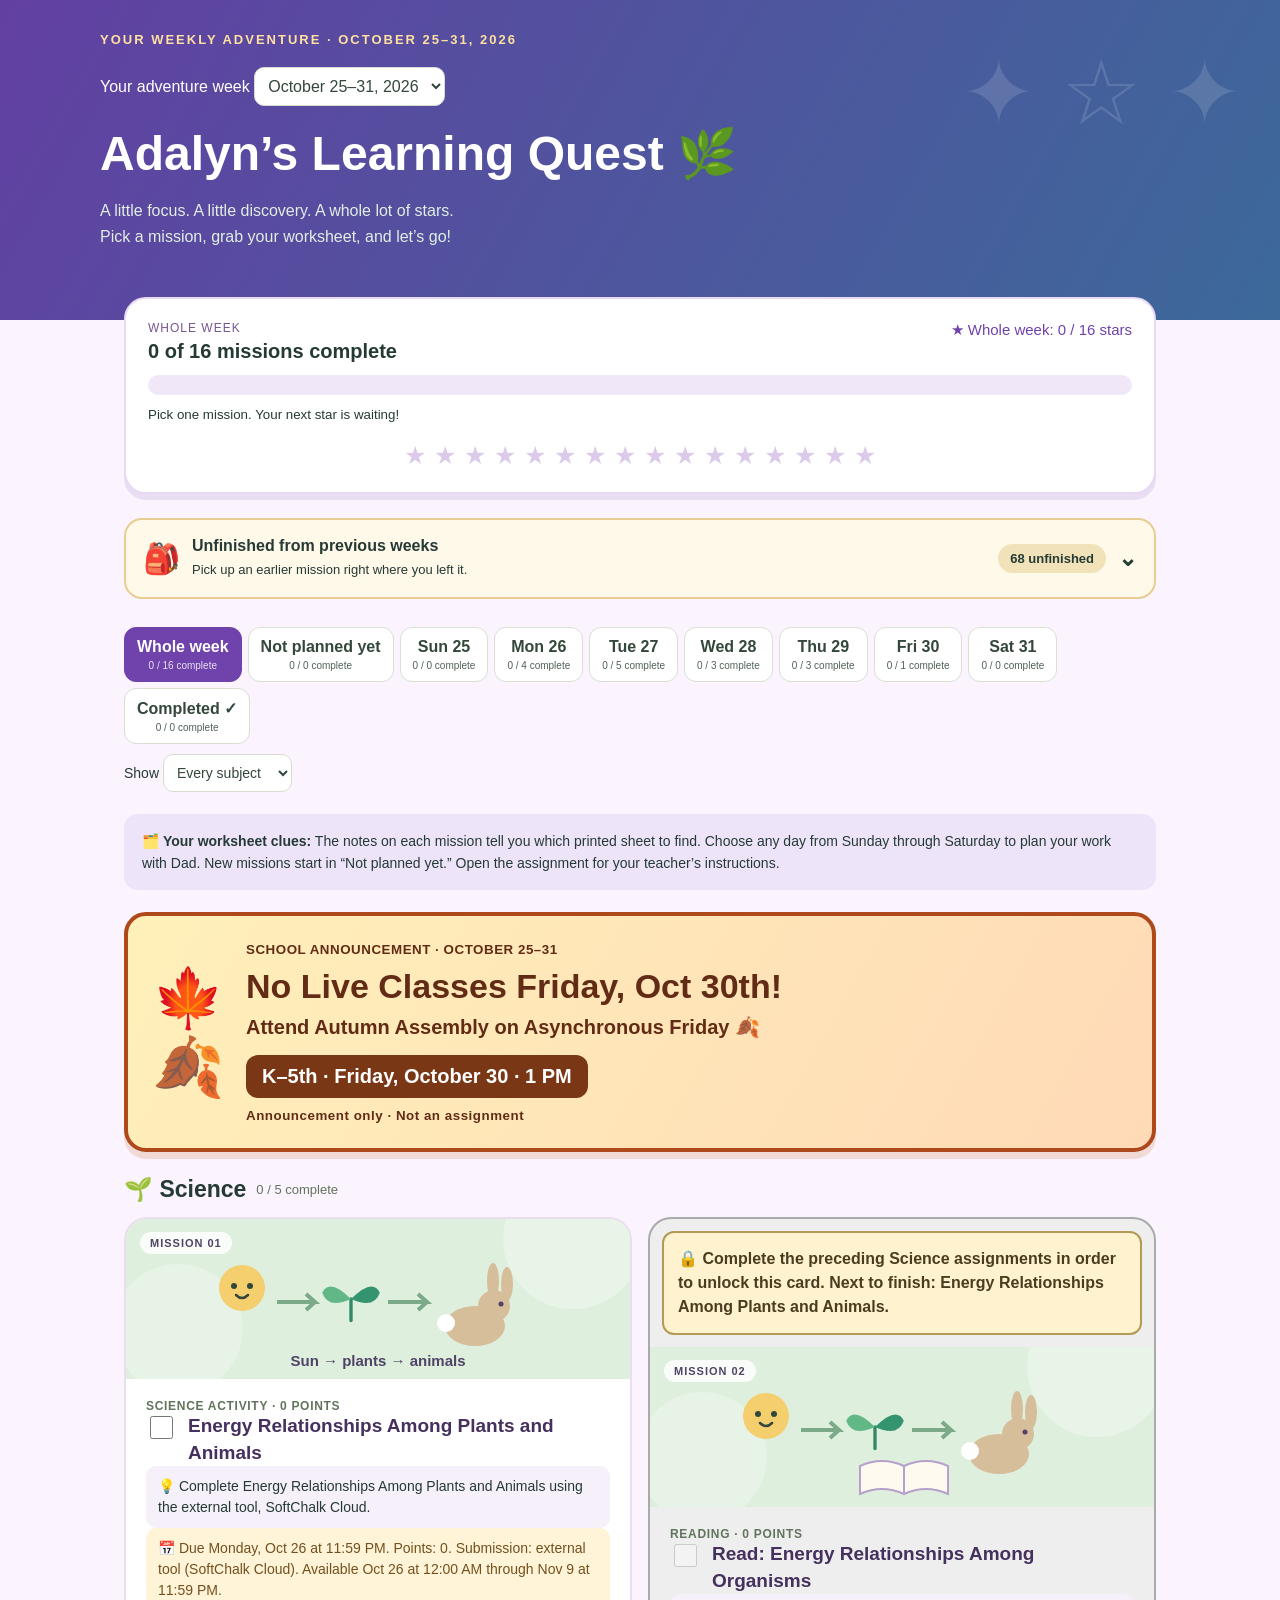
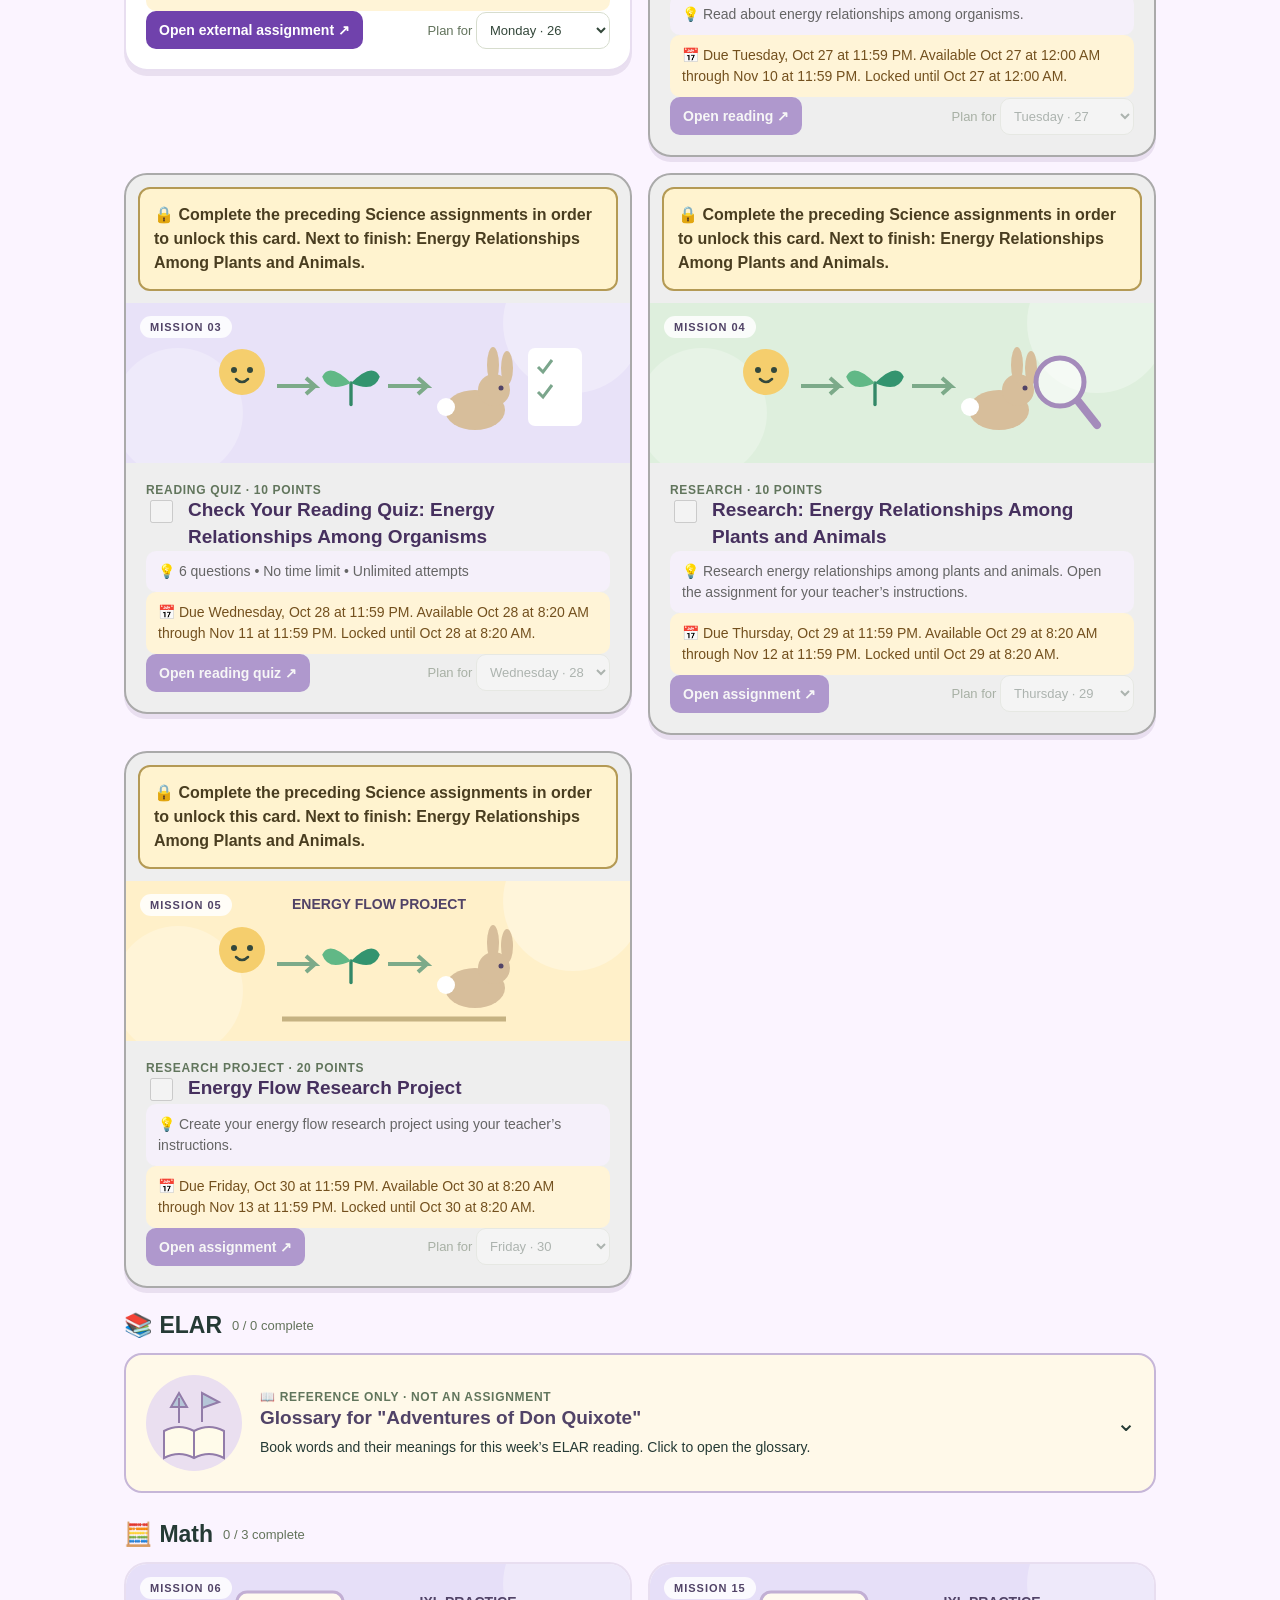
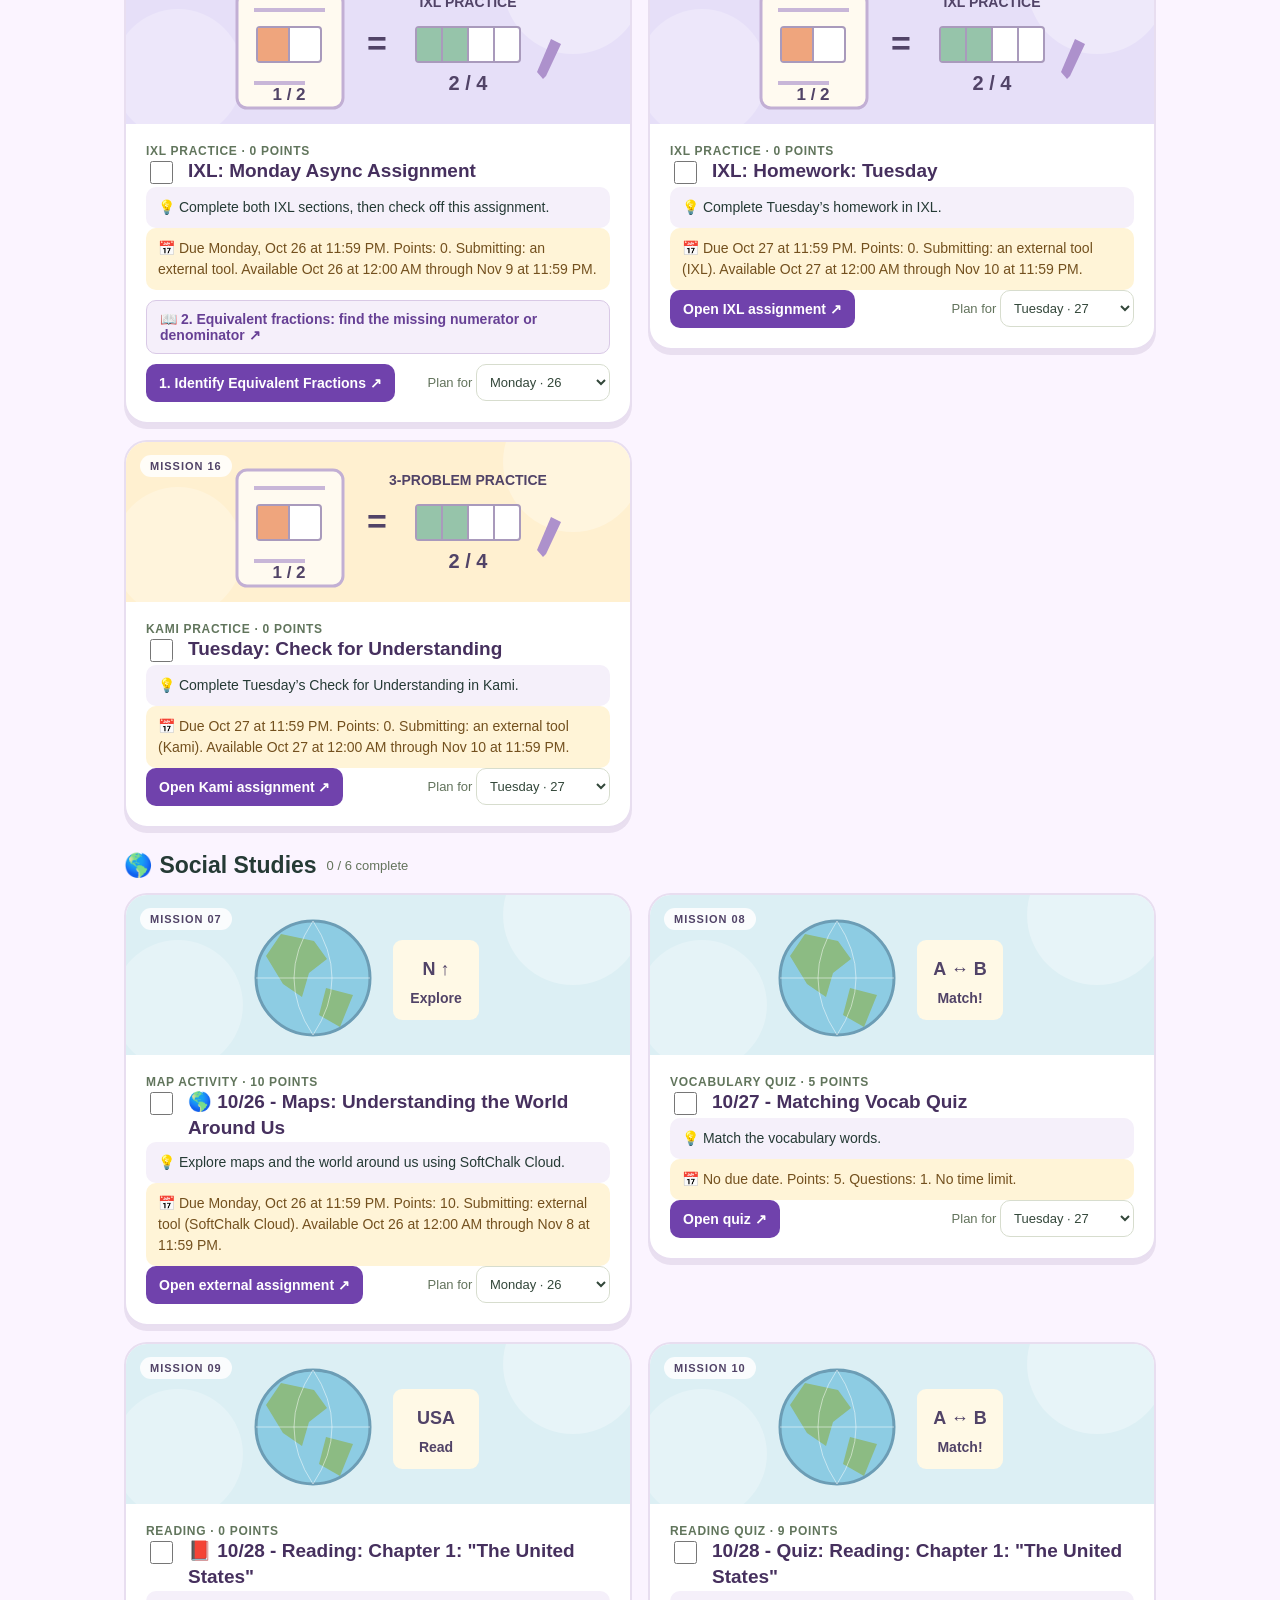
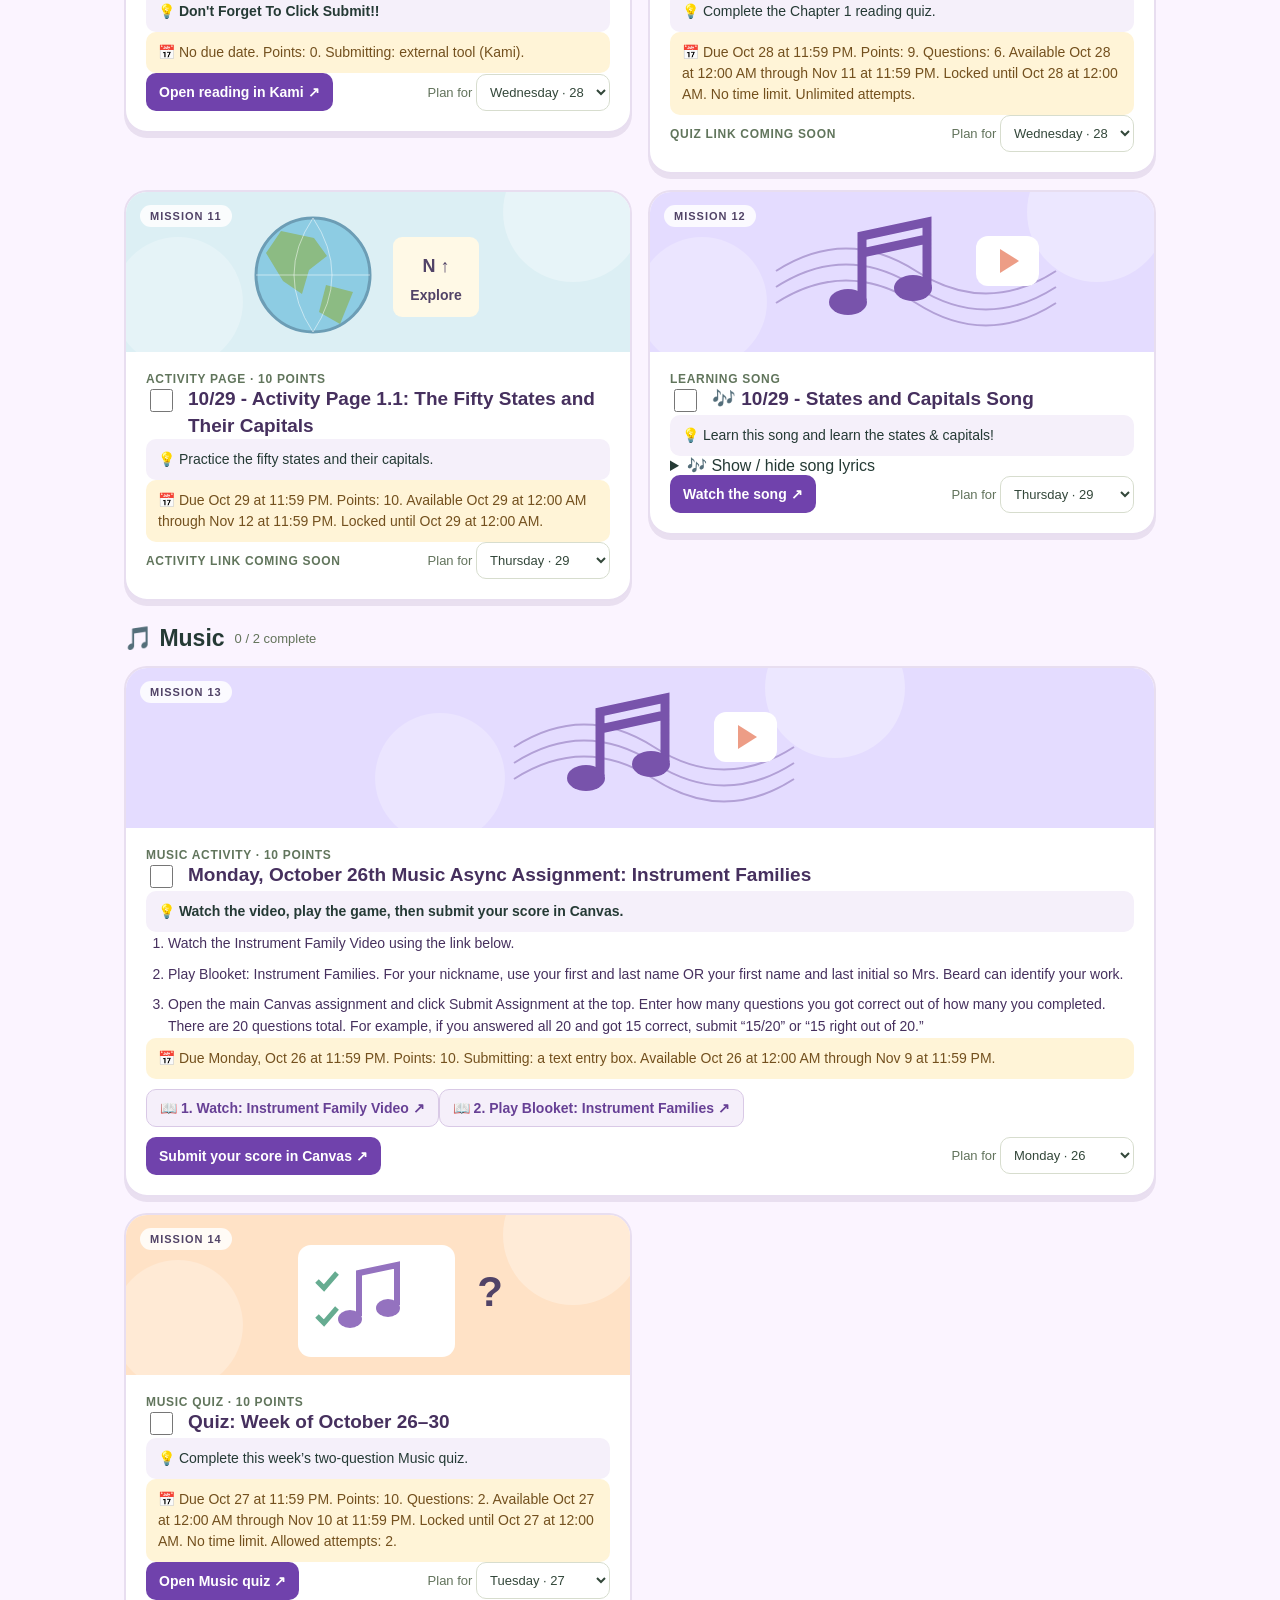
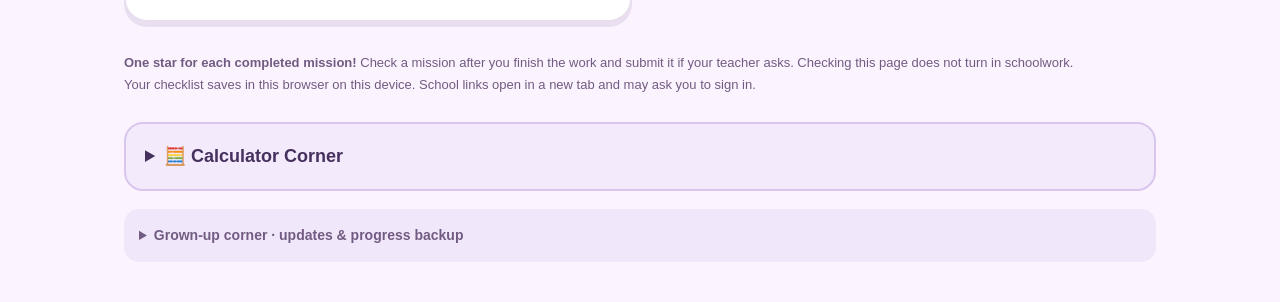
==== commit 64b7e61a: "Add October 27 Math homework and check for understanding" ====
--- a/index.html
+++ b/index.html
@@ -15,7 +15,7 @@
 .autumn-assembly{margin:20px 0;padding:24px;border:4px solid #ad491b;border-radius:22px;background:linear-gradient(120deg,#fff0b9,#ffdab7);color:#612b16;box-shadow:0 7px 0 #c5743433;display:flex;align-items:center;gap:22px}.autumn-assembly-art{font-size:58px;line-height:1.2;flex-shrink:0}.autumn-assembly h2{font-size:clamp(24px,3vw,34px);line-height:1.2;margin:8px 0}.autumn-assembly p{font-size:20px;font-weight:800;margin:8px 0}.autumn-assembly .assembly-time{display:inline-block;background:#793716;color:#fff;padding:10px 16px;border-radius:12px}.autumn-assembly small{font-weight:800;letter-spacing:.04em}@media(max-width:600px){.autumn-assembly{padding:18px;gap:12px}.autumn-assembly-art{font-size:36px}}
 .card.prerequisite-locked{background:#eee;border-color:#aaa}.prerequisite-locked>svg,.prerequisite-locked>details>summary .mini-art{filter:grayscale(1);opacity:.5}.prerequisite-locked .card-body{color:#656565}.prerequisite-locked .actions,.prerequisite-locked .supplemental-links{opacity:.5}.prerequisite-notice{background:#fff3cf;border:2px solid #b49a55;color:#493d20;padding:14px;margin:12px;border-radius:12px;font-weight:700;line-height:1.5}.prerequisite-locked fieldset{border:0;padding:0;margin:0;min-width:0}
 </style><link rel="icon" type="image/svg+xml" href="./assets/icon.svg?v=1"><link rel="icon" type="image/png" sizes="32x32" href="./assets/favicon-32.png?v=1"><link rel="shortcut icon" href="./favicon.ico?v=1"><link rel="apple-touch-icon" sizes="180x180" href="./assets/apple-touch-icon.png?v=1"><link rel="manifest" href="./site.webmanifest"><meta name="theme-color" content="#7042ac"><link rel="stylesheet" href="./assets/calculators.css?v=5"><script defer src="./assets/calculators.js?v=5"></script><link rel="stylesheet" href="./assets/unfinished.css?v=1"><script defer src="./assets/unfinished.js?v=1"></script><script src="./assets/backup.js?v=1"></script><script defer src="./assets/master-list.js?v=1"></script></head><body><header><div class="wrap"><div class="eyebrow" id="weekHeading">Your weekly adventure · October 25–31, 2026</div><div style="position:relative;z-index:1;margin-top:12px"><label for="weekPicker">Your adventure week </label><select id="weekPicker" style="max-width:100%;margin:8px 0"><option value="2026-10-25">October 25–31, 2026</option></select></div><h1>Adalyn’s Learning Quest 🌿</h1><p>A little focus. A little discovery. A whole lot of stars.<br>Pick a mission, grab your worksheet, and let’s go!</p></div></header><main class="wrap"><section class="progress" aria-label="Your progress"><div><div id="scopeLabel" class="scope-label">All missions</div><strong id="progressText"></strong></div><span class="stars" id="stars"></span><div class="bar" role="progressbar" aria-label="Assignments completed" aria-valuemin="0" aria-valuemax="5"><div class="fill"></div></div><small id="encourage" aria-live="polite"></small><div class="startrail" id="startrail" aria-hidden="true"></div></section><details id="unfinishedWeeks" class="unfinished-weeks"><summary><span aria-hidden="true">🎒</span><span>Unfinished from previous weeks<small>Pick up an earlier mission right where you left it.</small></span><span data-unfinished-count class="unfinished-count">Checking…</span></summary><div class="unfinished-content"><p class="unfinished-help">These assignments stay in their original week. Finish them there, then return here. The list uses checkmarks saved in this browser.</p><button type="button" data-unfinished-refresh>↻ Refresh list</button><p data-unfinished-status role="status" aria-live="polite">Checking earlier weeks…</p><div data-unfinished-list class="unfinished-list"></div></div></details><div class="toolbar"><div class="tabs" id="filters" aria-label="Filter assignments"></div><label>Show <select id="subject"><option value="all">Every subject</option></select></label></div><div class="tip">🗂️ <strong>Your worksheet clues:</strong> The notes on each mission tell you which printed sheet to find. Choose any day from Sunday through Saturday to plan your work with Dad. New missions start in “Not planned yet.” Open the assignment for your teacher’s instructions.</div><div id="missions"></div><div class="footer"><strong>One star for each completed mission!</strong> Check a mission after you finish the work and submit it if your teacher asks. Checking this page does not turn in schoolwork.<br><span id="storageNote">Your checklist saves in this browser on this device. School links open in a new tab and may ask you to sign in.</span><br><details id="calculatorCorner" class="calculator-corner"><summary>🧮 Calculator Corner</summary><div class="calculator-content"><p class="calc-help">Pick a tool to help with your math.</p><div class="calculator-switches" aria-label="Choose calculator"><button type="button" data-calculator-mode="gcf" aria-pressed="true" aria-controls="gcfPanel">⭐ Find the GCF</button><button type="button" data-calculator-mode="standard" aria-pressed="false" aria-controls="standardPanel">🧮 Four-function calculator</button><button type="button" data-calculator-mode="multiplication" aria-pressed="false" aria-controls="multiplicationPanel">🌈 Multiplication chart</button></div><section id="gcfPanel" class="calc-panel" aria-labelledby="gcfTitle"><h3 id="gcfTitle">Greatest Common Factor</h3><p class="calc-help">Enter two whole numbers from 1 to 1,000,000. Look for the yellow GCF squares!</p><form id="gcfForm" class="factor-form"><label for="factorA">First number<input id="factorA" type="number" min="1" max="1000000" step="1" value="" inputmode="numeric" required></label><label for="factorB">Second number<input id="factorB" type="number" min="1" max="1000000" step="1" value="" inputmode="numeric" required></label><button type="submit">Find factors</button><button type="button" id="clearFactors">Clear</button></form><div id="factorResult" aria-live="polite"></div></section><section id="standardPanel" class="calc-panel" aria-labelledby="standardTitle" tabindex="0" hidden><div class="standard-calculator"><h3 id="standardTitle">Four-function calculator</h3><div class="calc-screen"><div id="calcOperation" class="calc-operation"></div><output id="calcDisplay" class="calc-display" aria-label="Calculator result" aria-live="polite">0</output></div><div id="calcKeypad" class="calc-keypad"><button type="button" data-calc-key="AC" aria-label="Clear all" class="utility">AC</button><button type="button" data-calc-key="±" aria-label="Change sign" class="utility">±</button><button type="button" data-calc-key="⌫" aria-label="Delete last digit" class="utility">⌫</button><button type="button" data-calc-key="÷" aria-label="Divide" class="operator">÷</button><button type="button" data-calc-key="7" aria-label="7" class="">7</button><button type="button" data-calc-key="8" aria-label="8" class="">8</button><button type="button" data-calc-key="9" aria-label="9" class="">9</button><button type="button" data-calc-key="×" aria-label="Multiply" class="operator">×</button><button type="button" data-calc-key="4" aria-label="4" class="">4</button><button type="button" data-calc-key="5" aria-label="5" class="">5</button><button type="button" data-calc-key="6" aria-label="6" class="">6</button><button type="button" data-calc-key="−" aria-label="Subtract" class="operator">−</button><button type="button" data-calc-key="1" aria-label="1" class="">1</button><button type="button" data-calc-key="2" aria-label="2" class="">2</button><button type="button" data-calc-key="3" aria-label="3" class="">3</button><button type="button" data-calc-key="+" aria-label="Add" class="operator">+</button><button type="button" data-calc-key="0" aria-label="0" class="">0</button><button type="button" data-calc-key="." aria-label="Decimal point" class="">.</button><button type="button" data-calc-key="=" aria-label="Equals" class="equals">=</button></div><p class="calc-help">Tap the buttons or use your keyboard here. Escape clears; Backspace deletes. Operations are calculated one at a time. AC clears the calculator; history stays until you clear it below.</p><div class="calc-history-heading"><h4 id="calcHistoryTitle">📜 Calculation history</h4><button type="button" id="clearCalcHistory">Clear history</button></div><div id="calcHistory" class="calc-history" role="region" aria-labelledby="calcHistoryTitle" tabindex="0"></div></div></section><section id="multiplicationPanel" class="calc-panel" aria-labelledby="multiplicationTitle" hidden><h3 id="multiplicationTitle">🌈 Multiplication Explorer: 1–20</h3><p class="calc-help">Tap a number along the top to highlight its column, or a number down the side to highlight its row. Tap any answer to select its row and column together. Tap again to deselect! Only one row and one column can be selected at a time.</p><div class="multiplication-legend" aria-label="Highlight colors"><span class="legend-row">Blue: row</span><span class="legend-column">Purple: column</span><span class="legend-both">Teal: row + column</span></div><p class="calc-help">Explore all 20 numbers in one chart. Your highlights are saved on this browser.</p><button type="button" id="clearMultiplication">Clear all highlights</button><div id="multiplicationChart" class="multiplication-scroll" role="region" aria-label="Multiplication chart from 1 to 20" tabindex="0"></div><div id="multiplicationStatus" class="multiplication-status" role="status" aria-live="polite"></div></section></div></details><details class="parent-tools"><summary>Grown-up corner · updates &amp; progress backup</summary><p><strong>Updates:</strong> Open this same website or refresh it to see new assignments. Your saved checkmarks and day choices stay in this browser. Use a progress backup to move from the downloaded app to this website, or between devices.</p><p>Use the week selector at the top to choose your adventure. Each Sunday starts a separate weekly adventure. Updated assignment lists keep the same week and assignment identities. Full backups contain all weeks of saved progress, planned days, completion times, subject ordering, calculator states and history, and saved display settings. Canvas submissions and grades are not included.</p><button id="backup">Download full app backup</button> <label class="restore-label">Restore backup <input id="restore" type="file" accept=".json,application/json"></label><p id="backupStatus" role="status"></p><section class="subject-order" aria-labelledby="orderTitle"><h3 id="orderTitle">Put subjects in your favorite order</h3><p>Use the arrows to move a subject. All nine school-year subjects always appear here, even without assignments. Your saved order applies to every day and every week in this browser. Empty subject sections stay hidden in the mission view.</p><ol id="subjectOrderList"></ol><button id="resetSubjectOrder">Use suggested order</button><p id="subjectOrderStatus" role="status"></p></section><button id="reset">Reset this week’s checklist &amp; plan</button></details></div></main><div id="toast" role="status" hidden class="toast"></div><script>
-const tasks=[{"id":"science-canvas-25831815","subject":"Science","title":"Energy Relationships Among Plants and Animals","link":"https://vpa.instructure.com/courses/589246/assignments/25831815?module_item_id=67749411","defaultDay":"1","dueDate":"2026-10-26","kind":"Science activity · 0 points","note":"Complete Energy Relationships Among Plants and Animals using the external tool, SoftChalk Cloud.","extra":"Due Monday, Oct 26 at 11:59 PM. Points: 0. Submission: external tool (SoftChalk Cloud). Available Oct 26 at 12:00 AM through Nov 9 at 11:59 PM.","art":"energy-relationships","legacyId":"","identitySource":"https://vpa.instructure.com/courses/589246/assignments/25831815","linkLabel":"Open external assignment"},{"id":"science-canvas-25833377","subject":"Science","title":"Read: Energy Relationships Among Organisms","link":"https://vpa.instructure.com/courses/589246/assignments/25833377?module_item_id=67749465","defaultDay":"2","dueDate":"2026-10-27","kind":"Reading · 0 points","note":"Read about energy relationships among organisms.","extra":"Due Tuesday, Oct 27 at 11:59 PM. Available Oct 27 at 12:00 AM through Nov 10 at 11:59 PM. Locked until Oct 27 at 12:00 AM.","art":"energy-organisms-reading","legacyId":"","identitySource":"https://vpa.instructure.com/courses/589246/assignments/25833377","linkLabel":"Open reading","prerequisiteIds":["science-canvas-25831815"]},{"id":"science-canvas-5781213","subject":"Science","title":"Check Your Reading Quiz: Energy Relationships Among Organisms","link":"https://vpa.instructure.com/courses/589246/quizzes/5781213?module_item_id=67749485","defaultDay":"3","dueDate":"2026-10-28","kind":"Reading quiz · 10 points","note":"6 questions • No time limit • Unlimited attempts","extra":"Due Wednesday, Oct 28 at 11:59 PM. Available Oct 28 at 8:20 AM through Nov 11 at 11:59 PM. Locked until Oct 28 at 8:20 AM.","art":"energy-organisms-quiz","legacyId":"","identitySource":"https://vpa.instructure.com/courses/589246/quizzes/5781213","linkLabel":"Open reading quiz","prerequisiteIds":["science-canvas-25831815","science-canvas-25833377"]},{"id":"science-canvas-25833071","subject":"Science","title":"Research: Energy Relationships Among Plants and Animals","link":"https://vpa.instructure.com/courses/589246/assignments/25833071?module_item_id=67749539","defaultDay":"4","dueDate":"2026-10-29","kind":"Research · 10 points","note":"Research energy relationships among plants and animals. Open the assignment for your teacher’s instructions.","extra":"Due Thursday, Oct 29 at 11:59 PM. Available Oct 29 at 8:20 AM through Nov 12 at 11:59 PM. Locked until Oct 29 at 8:20 AM.","art":"energy-relationships-research","legacyId":"","identitySource":"https://vpa.instructure.com/courses/589246/assignments/25833071","linkLabel":"Open assignment","prerequisiteIds":["science-canvas-25831815","science-canvas-25833377","science-canvas-5781213"]},{"id":"science-canvas-29978481","subject":"Science","title":"Energy Flow Research Project","link":"https://vpa.instructure.com/courses/589246/assignments/29978481?module_item_id=81225073","defaultDay":"5","dueDate":"2026-10-30","kind":"Research project · 20 points","note":"Create your energy flow research project using your teacher’s instructions.","extra":"Due Friday, Oct 30 at 11:59 PM. Available Oct 30 at 8:20 AM through Nov 13 at 11:59 PM. Locked until Oct 30 at 8:20 AM.","art":"energy-flow-project","legacyId":"","identitySource":"https://vpa.instructure.com/courses/589246/assignments/29978481","linkLabel":"Open assignment","prerequisiteIds":["science-canvas-25831815","science-canvas-25833377","science-canvas-5781213","science-canvas-25833071"]},{"id":"math-ixl-monday-async-2026-10-26","subject":"Math","title":"IXL: Monday Async Assignment","defaultDay":"1","dueDate":"2026-10-26","kind":"IXL practice · 0 points","note":"Complete both IXL sections, then check off this assignment.","extra":"Due Monday, Oct 26 at 11:59 PM. Points: 0. Submitting: an external tool. Available Oct 26 at 12:00 AM through Nov 9 at 11:59 PM.","art":"equivalent-fractions-ixl","legacyId":"","identitySource":"math:ixl-monday-async:2026-10-26","link":"https://www.ixl.com/math/grade-4/identify-equivalent-fractions?lmsPlatform=1","linkLabel":"1. Identify Equivalent Fractions","additionalLinks":[{"label":"2. Equivalent fractions: find the missing numerator or denominator","link":"https://www.ixl.com/math/grade-4/equivalent-fractions-find-the-missing-numerator-or-denominator?lmsPlatform=1"}]},{"subject":"Social Studies","legacyId":"","id":"ss-canvas-25835855","title":"🌎 10/26 - Maps: Understanding the World Around Us","defaultDay":"1","dueDate":"2026-10-26","kind":"Map activity · 10 points","note":"Explore maps and the world around us using SoftChalk Cloud.","extra":"Due Monday, Oct 26 at 11:59 PM. Points: 10. Submitting: external tool (SoftChalk Cloud). Available Oct 26 at 12:00 AM through Nov 8 at 11:59 PM.","link":"https://vpa.instructure.com/courses/589352/assignments/25835855?module_item_id=67759373","linkLabel":"Open external assignment","art":"world-map","identitySource":"ss-canvas-25835855"},{"subject":"Social Studies","legacyId":"","id":"ss-canvas-6720447","title":"10/27 - Matching Vocab Quiz","defaultDay":"2","kind":"Vocabulary quiz · 5 points","note":"Match the vocabulary words.","extra":"No due date. Points: 5. Questions: 1. No time limit.","link":"https://vpa.instructure.com/courses/589352/quizzes/6720447/take?user_id=767744","linkLabel":"Open quiz","art":"map-vocab","identitySource":"ss-canvas-6720447"},{"subject":"Social Studies","legacyId":"","id":"ss-us-reading-2026-10-28","title":"📕 10/28 - Reading: Chapter 1: \"The United States\"","defaultDay":"3","kind":"Reading · 0 points","note":"Don't Forget To Click Submit!!","noteBold":true,"extra":"No due date. Points: 0. Submitting: external tool (Kami).","link":"https://web.kamihq.com/web/viewer.html?state=%7B%22ids%22%3A%5B%221VUMVFJle2YaQf6H_iAVnAiuE_h2WIxmi%22%5D%2C%22action%22%3A%22open%22%2C%22userId%22%3A%22100720277295438691177%22%7D&filename=Adalyn%20Staples%20-%20FINAL_G5_U3_C1_TheUnitedStates_masked.pdf&kami_user_id=53729545","linkLabel":"Open reading in Kami","art":"us-reading","identitySource":"ss-us-reading-2026-10-28"},{"subject":"Social Studies","legacyId":"","id":"ss-us-quiz-2026-10-28","title":"10/28 - Quiz: Reading: Chapter 1: \"The United States\"","defaultDay":"3","dueDate":"2026-10-28","kind":"Reading quiz · 9 points","note":"Complete the Chapter 1 reading quiz.","extra":"Due Oct 28 at 11:59 PM. Points: 9. Questions: 6. Available Oct 28 at 12:00 AM through Nov 11 at 11:59 PM. Locked until Oct 28 at 12:00 AM. No time limit. Unlimited attempts.","link":"","noLinkLabel":"Quiz link coming soon","art":"map-vocab","identitySource":"ss-us-quiz-2026-10-28"},{"subject":"Social Studies","legacyId":"","id":"ss-fifty-states-activity-2026-10-29","title":"10/29 - Activity Page 1.1: The Fifty States and Their Capitals","defaultDay":"4","dueDate":"2026-10-29","kind":"Activity page · 10 points","note":"Practice the fifty states and their capitals.","extra":"Due Oct 29 at 11:59 PM. Points: 10. Available Oct 29 at 12:00 AM through Nov 12 at 11:59 PM. Locked until Oct 29 at 12:00 AM.","link":"","noLinkLabel":"Activity link coming soon","art":"world-map","identitySource":"ss-fifty-states-activity-2026-10-29"},{"subject":"Social Studies","legacyId":"","id":"ss-states-capitals-song-2026-10-29","title":"🎶 10/29 - States and Capitals Song","defaultDay":"4","kind":"Learning song","note":"Learn this song and learn the states & capitals!","extra":"","link":"https://www.youtube.com/watch?v=bx6c_EefZAQ&list=RDbx6c_EefZAQ&start_radio=1","linkLabel":"Watch the song","art":"music-lesson","identitySource":"ss-states-capitals-song-2026-10-29","lyrics":"Baton Rouge, Louisiana\nIndianapolis, Indiana\nColumbus is the capital of Ohio\nThere’s Montgomery, Alabama,\nSouth of Helena, Montana\nThen there’s Denver, Colorado\nUnder Boise, Idaho\nTexas has Austin, then we go north to\nMassachusetts, Boston, and\nAlbany, New York\nTallahassee, Florida, and\nWashington, DC\nSanta Fe, New Mexico, and\nNashville, Tennessee\nTrenton’s in New Jersey, north of\nJefferson City, Missouri — you’ve got\nRichmond in Virginia\nSouth Dakota has Pierre\nHarrisburg’s in Pennsylvania\nAnd Augusta up in Maine\nHere is Providence, Rhode Island, next to\nDover, Delaware\nConcord, New Hampshire, just took a jaunt to\nMontpelier, which is up in Vermont\nHartford’s in Connecticut, so pretty in the fall\nAnd Kansas has Topeka, and\nMinnesota has Saint Paul\nJuneau in Alaska, and there’s\nLincoln in Nebraska, and it’s\nRaleigh out in North Carolina, and then there’s\nMadison, Wisconsin, and\nOlympia in Washington\nPhoenix, Arizona, and\nLansing, Michigan\nHonolulu, Hawaii’s a joy\nJackson, Mississippi, and\nSpringfield, Illinois\nSouth Carolina with Columbia down the way, and\nAnnapolis in Maryland on Chesapeake Bay — they have wonderful clam chowder\nCheyenne is in Wyoming, and perhaps you make your home in\nSalt Lake City out in Utah, where the buffalo roam\nAtlanta’s down in Georgia, and there’s\nBismarck, North Dakota, and you can live in\nFrankfort in your old Kentucky home"},{"id":"music-canvas-30076863","subject":"Music","title":"Monday, October 26th Music Async Assignment: Instrument Families","defaultDay":"1","dueDate":"2026-10-26","kind":"Music activity · 10 points","fullWidth":true,"note":"Watch the video, play the game, then submit your score in Canvas.","noteBold":true,"instructionSteps":["Watch the Instrument Family Video using the link below.","Play Blooket: Instrument Families. For your nickname, use your first and last name OR your first name and last initial so Mrs. Beard can identify your work.","Open the main Canvas assignment and click Submit Assignment at the top. Enter how many questions you got correct out of how many you completed. There are 20 questions total. For example, if you answered all 20 and got 15 correct, submit “15/20” or “15 right out of 20.”"],"extra":"Due Monday, Oct 26 at 11:59 PM. Points: 10. Submitting: a text entry box. Available Oct 26 at 12:00 AM through Nov 9 at 11:59 PM.","link":"https://vpa.instructure.com/courses/589078/assignments/30076863?module_item_id=81535187","linkLabel":"Submit your score in Canvas","additionalLinks":[{"label":"1. Watch: Instrument Family Video","link":"https://www.youtube.com/watch?v=43c_Sg2x7DU"},{"label":"2. Play Blooket: Instrument Families","link":"https://play.blooket.com/play?hwId=6adb4865519bbd15f14244eb"}],"art":"music-lesson","legacyId":"","identitySource":"https://vpa.instructure.com/courses/589078/assignments/30076863"},{"id":"music-canvas-6720163","subject":"Music","title":"Quiz: Week of October 26–30","defaultDay":"2","dueDate":"2026-10-27","kind":"Music quiz · 10 points","note":"Complete this week’s two-question Music quiz.","extra":"Due Oct 27 at 11:59 PM. Points: 10. Questions: 2. Available Oct 27 at 12:00 AM through Nov 10 at 11:59 PM. Locked until Oct 27 at 12:00 AM. No time limit. Allowed attempts: 2.","link":"https://vpa.instructure.com/courses/589078/quizzes/6720163?module_item_id=81535197","linkLabel":"Open Music quiz","art":"music-quiz","legacyId":"","identitySource":"https://vpa.instructure.com/courses/589078/quizzes/6720163"}];
+const tasks=[{"id":"science-canvas-25831815","subject":"Science","title":"Energy Relationships Among Plants and Animals","link":"https://vpa.instructure.com/courses/589246/assignments/25831815?module_item_id=67749411","defaultDay":"1","dueDate":"2026-10-26","kind":"Science activity · 0 points","note":"Complete Energy Relationships Among Plants and Animals using the external tool, SoftChalk Cloud.","extra":"Due Monday, Oct 26 at 11:59 PM. Points: 0. Submission: external tool (SoftChalk Cloud). Available Oct 26 at 12:00 AM through Nov 9 at 11:59 PM.","art":"energy-relationships","legacyId":"","identitySource":"https://vpa.instructure.com/courses/589246/assignments/25831815","linkLabel":"Open external assignment"},{"id":"science-canvas-25833377","subject":"Science","title":"Read: Energy Relationships Among Organisms","link":"https://vpa.instructure.com/courses/589246/assignments/25833377?module_item_id=67749465","defaultDay":"2","dueDate":"2026-10-27","kind":"Reading · 0 points","note":"Read about energy relationships among organisms.","extra":"Due Tuesday, Oct 27 at 11:59 PM. Available Oct 27 at 12:00 AM through Nov 10 at 11:59 PM. Locked until Oct 27 at 12:00 AM.","art":"energy-organisms-reading","legacyId":"","identitySource":"https://vpa.instructure.com/courses/589246/assignments/25833377","linkLabel":"Open reading","prerequisiteIds":["science-canvas-25831815"]},{"id":"science-canvas-5781213","subject":"Science","title":"Check Your Reading Quiz: Energy Relationships Among Organisms","link":"https://vpa.instructure.com/courses/589246/quizzes/5781213?module_item_id=67749485","defaultDay":"3","dueDate":"2026-10-28","kind":"Reading quiz · 10 points","note":"6 questions • No time limit • Unlimited attempts","extra":"Due Wednesday, Oct 28 at 11:59 PM. Available Oct 28 at 8:20 AM through Nov 11 at 11:59 PM. Locked until Oct 28 at 8:20 AM.","art":"energy-organisms-quiz","legacyId":"","identitySource":"https://vpa.instructure.com/courses/589246/quizzes/5781213","linkLabel":"Open reading quiz","prerequisiteIds":["science-canvas-25831815","science-canvas-25833377"]},{"id":"science-canvas-25833071","subject":"Science","title":"Research: Energy Relationships Among Plants and Animals","link":"https://vpa.instructure.com/courses/589246/assignments/25833071?module_item_id=67749539","defaultDay":"4","dueDate":"2026-10-29","kind":"Research · 10 points","note":"Research energy relationships among plants and animals. Open the assignment for your teacher’s instructions.","extra":"Due Thursday, Oct 29 at 11:59 PM. Available Oct 29 at 8:20 AM through Nov 12 at 11:59 PM. Locked until Oct 29 at 8:20 AM.","art":"energy-relationships-research","legacyId":"","identitySource":"https://vpa.instructure.com/courses/589246/assignments/25833071","linkLabel":"Open assignment","prerequisiteIds":["science-canvas-25831815","science-canvas-25833377","science-canvas-5781213"]},{"id":"science-canvas-29978481","subject":"Science","title":"Energy Flow Research Project","link":"https://vpa.instructure.com/courses/589246/assignments/29978481?module_item_id=81225073","defaultDay":"5","dueDate":"2026-10-30","kind":"Research project · 20 points","note":"Create your energy flow research project using your teacher’s instructions.","extra":"Due Friday, Oct 30 at 11:59 PM. Available Oct 30 at 8:20 AM through Nov 13 at 11:59 PM. Locked until Oct 30 at 8:20 AM.","art":"energy-flow-project","legacyId":"","identitySource":"https://vpa.instructure.com/courses/589246/assignments/29978481","linkLabel":"Open assignment","prerequisiteIds":["science-canvas-25831815","science-canvas-25833377","science-canvas-5781213","science-canvas-25833071"]},{"id":"math-ixl-monday-async-2026-10-26","subject":"Math","title":"IXL: Monday Async Assignment","defaultDay":"1","dueDate":"2026-10-26","kind":"IXL practice · 0 points","note":"Complete both IXL sections, then check off this assignment.","extra":"Due Monday, Oct 26 at 11:59 PM. Points: 0. Submitting: an external tool. Available Oct 26 at 12:00 AM through Nov 9 at 11:59 PM.","art":"equivalent-fractions-ixl","legacyId":"","identitySource":"math:ixl-monday-async:2026-10-26","link":"https://www.ixl.com/math/grade-4/identify-equivalent-fractions?lmsPlatform=1","linkLabel":"1. Identify Equivalent Fractions","additionalLinks":[{"label":"2. Equivalent fractions: find the missing numerator or denominator","link":"https://www.ixl.com/math/grade-4/equivalent-fractions-find-the-missing-numerator-or-denominator?lmsPlatform=1"}]},{"subject":"Social Studies","legacyId":"","id":"ss-canvas-25835855","title":"🌎 10/26 - Maps: Understanding the World Around Us","defaultDay":"1","dueDate":"2026-10-26","kind":"Map activity · 10 points","note":"Explore maps and the world around us using SoftChalk Cloud.","extra":"Due Monday, Oct 26 at 11:59 PM. Points: 10. Submitting: external tool (SoftChalk Cloud). Available Oct 26 at 12:00 AM through Nov 8 at 11:59 PM.","link":"https://vpa.instructure.com/courses/589352/assignments/25835855?module_item_id=67759373","linkLabel":"Open external assignment","art":"world-map","identitySource":"ss-canvas-25835855"},{"subject":"Social Studies","legacyId":"","id":"ss-canvas-6720447","title":"10/27 - Matching Vocab Quiz","defaultDay":"2","kind":"Vocabulary quiz · 5 points","note":"Match the vocabulary words.","extra":"No due date. Points: 5. Questions: 1. No time limit.","link":"https://vpa.instructure.com/courses/589352/quizzes/6720447/take?user_id=767744","linkLabel":"Open quiz","art":"map-vocab","identitySource":"ss-canvas-6720447"},{"subject":"Social Studies","legacyId":"","id":"ss-us-reading-2026-10-28","title":"📕 10/28 - Reading: Chapter 1: \"The United States\"","defaultDay":"3","kind":"Reading · 0 points","note":"Don't Forget To Click Submit!!","noteBold":true,"extra":"No due date. Points: 0. Submitting: external tool (Kami).","link":"https://web.kamihq.com/web/viewer.html?state=%7B%22ids%22%3A%5B%221VUMVFJle2YaQf6H_iAVnAiuE_h2WIxmi%22%5D%2C%22action%22%3A%22open%22%2C%22userId%22%3A%22100720277295438691177%22%7D&filename=Adalyn%20Staples%20-%20FINAL_G5_U3_C1_TheUnitedStates_masked.pdf&kami_user_id=53729545","linkLabel":"Open reading in Kami","art":"us-reading","identitySource":"ss-us-reading-2026-10-28"},{"subject":"Social Studies","legacyId":"","id":"ss-us-quiz-2026-10-28","title":"10/28 - Quiz: Reading: Chapter 1: \"The United States\"","defaultDay":"3","dueDate":"2026-10-28","kind":"Reading quiz · 9 points","note":"Complete the Chapter 1 reading quiz.","extra":"Due Oct 28 at 11:59 PM. Points: 9. Questions: 6. Available Oct 28 at 12:00 AM through Nov 11 at 11:59 PM. Locked until Oct 28 at 12:00 AM. No time limit. Unlimited attempts.","link":"","noLinkLabel":"Quiz link coming soon","art":"map-vocab","identitySource":"ss-us-quiz-2026-10-28"},{"subject":"Social Studies","legacyId":"","id":"ss-fifty-states-activity-2026-10-29","title":"10/29 - Activity Page 1.1: The Fifty States and Their Capitals","defaultDay":"4","dueDate":"2026-10-29","kind":"Activity page · 10 points","note":"Practice the fifty states and their capitals.","extra":"Due Oct 29 at 11:59 PM. Points: 10. Available Oct 29 at 12:00 AM through Nov 12 at 11:59 PM. Locked until Oct 29 at 12:00 AM.","link":"","noLinkLabel":"Activity link coming soon","art":"world-map","identitySource":"ss-fifty-states-activity-2026-10-29"},{"subject":"Social Studies","legacyId":"","id":"ss-states-capitals-song-2026-10-29","title":"🎶 10/29 - States and Capitals Song","defaultDay":"4","kind":"Learning song","note":"Learn this song and learn the states & capitals!","extra":"","link":"https://www.youtube.com/watch?v=bx6c_EefZAQ&list=RDbx6c_EefZAQ&start_radio=1","linkLabel":"Watch the song","art":"music-lesson","identitySource":"ss-states-capitals-song-2026-10-29","lyrics":"Baton Rouge, Louisiana\nIndianapolis, Indiana\nColumbus is the capital of Ohio\nThere’s Montgomery, Alabama,\nSouth of Helena, Montana\nThen there’s Denver, Colorado\nUnder Boise, Idaho\nTexas has Austin, then we go north to\nMassachusetts, Boston, and\nAlbany, New York\nTallahassee, Florida, and\nWashington, DC\nSanta Fe, New Mexico, and\nNashville, Tennessee\nTrenton’s in New Jersey, north of\nJefferson City, Missouri — you’ve got\nRichmond in Virginia\nSouth Dakota has Pierre\nHarrisburg’s in Pennsylvania\nAnd Augusta up in Maine\nHere is Providence, Rhode Island, next to\nDover, Delaware\nConcord, New Hampshire, just took a jaunt to\nMontpelier, which is up in Vermont\nHartford’s in Connecticut, so pretty in the fall\nAnd Kansas has Topeka, and\nMinnesota has Saint Paul\nJuneau in Alaska, and there’s\nLincoln in Nebraska, and it’s\nRaleigh out in North Carolina, and then there’s\nMadison, Wisconsin, and\nOlympia in Washington\nPhoenix, Arizona, and\nLansing, Michigan\nHonolulu, Hawaii’s a joy\nJackson, Mississippi, and\nSpringfield, Illinois\nSouth Carolina with Columbia down the way, and\nAnnapolis in Maryland on Chesapeake Bay — they have wonderful clam chowder\nCheyenne is in Wyoming, and perhaps you make your home in\nSalt Lake City out in Utah, where the buffalo roam\nAtlanta’s down in Georgia, and there’s\nBismarck, North Dakota, and you can live in\nFrankfort in your old Kentucky home"},{"id":"music-canvas-30076863","subject":"Music","title":"Monday, October 26th Music Async Assignment: Instrument Families","defaultDay":"1","dueDate":"2026-10-26","kind":"Music activity · 10 points","fullWidth":true,"note":"Watch the video, play the game, then submit your score in Canvas.","noteBold":true,"instructionSteps":["Watch the Instrument Family Video using the link below.","Play Blooket: Instrument Families. For your nickname, use your first and last name OR your first name and last initial so Mrs. Beard can identify your work.","Open the main Canvas assignment and click Submit Assignment at the top. Enter how many questions you got correct out of how many you completed. There are 20 questions total. For example, if you answered all 20 and got 15 correct, submit “15/20” or “15 right out of 20.”"],"extra":"Due Monday, Oct 26 at 11:59 PM. Points: 10. Submitting: a text entry box. Available Oct 26 at 12:00 AM through Nov 9 at 11:59 PM.","link":"https://vpa.instructure.com/courses/589078/assignments/30076863?module_item_id=81535187","linkLabel":"Submit your score in Canvas","additionalLinks":[{"label":"1. Watch: Instrument Family Video","link":"https://www.youtube.com/watch?v=43c_Sg2x7DU"},{"label":"2. Play Blooket: Instrument Families","link":"https://play.blooket.com/play?hwId=6adb4865519bbd15f14244eb"}],"art":"music-lesson","legacyId":"","identitySource":"https://vpa.instructure.com/courses/589078/assignments/30076863"},{"id":"music-canvas-6720163","subject":"Music","title":"Quiz: Week of October 26–30","defaultDay":"2","dueDate":"2026-10-27","kind":"Music quiz · 10 points","note":"Complete this week’s two-question Music quiz.","extra":"Due Oct 27 at 11:59 PM. Points: 10. Questions: 2. Available Oct 27 at 12:00 AM through Nov 10 at 11:59 PM. Locked until Oct 27 at 12:00 AM. No time limit. Allowed attempts: 2.","link":"https://vpa.instructure.com/courses/589078/quizzes/6720163?module_item_id=81535197","linkLabel":"Open Music quiz","art":"music-quiz","legacyId":"","identitySource":"https://vpa.instructure.com/courses/589078/quizzes/6720163"},{"id":"math-canvas-30089159","subject":"Math","title":"IXL: Homework: Tuesday","defaultDay":"2","dueDate":"2026-10-27","kind":"IXL practice · 0 points","note":"Complete Tuesday’s homework in IXL.","extra":"Due Oct 27 at 11:59 PM. Points: 0. Submitting: an external tool (IXL). Available Oct 27 at 12:00 AM through Nov 10 at 11:59 PM.","link":"https://vpa.instructure.com/courses/589846/assignments/30089159?module_item_id=81571625","linkLabel":"Open IXL assignment","art":"equivalent-fractions-ixl","legacyId":"","identitySource":"https://vpa.instructure.com/courses/589846/assignments/30089159"},{"id":"math-canvas-30089189","subject":"Math","title":"Tuesday: Check for Understanding","defaultDay":"2","dueDate":"2026-10-27","kind":"Kami practice · 0 points","note":"Complete Tuesday’s Check for Understanding in Kami.","extra":"Due Oct 27 at 11:59 PM. Points: 0. Submitting: an external tool (Kami). Available Oct 27 at 12:00 AM through Nov 10 at 11:59 PM.","link":"https://vpa.instructure.com/courses/589846/assignments/30089189?module_item_id=81571821","linkLabel":"Open Kami assignment","art":"equivalent-fractions-worksheet","legacyId":"","identitySource":"https://vpa.instructure.com/courses/589846/assignments/30089189"}];
 const weekStart="2026-10-25";
 const weekDays=['Sunday','Monday','Tuesday','Wednesday','Thursday','Friday','Saturday'].map((name,i)=>({id:String(i),name,label:name.slice(0,3)+' '+new Date(Date.parse(weekStart+'T12:00:00Z')+i*86400000).getUTCDate()}));
 const key='adalyn-learning-quest-week-'+weekStart;let state={};let storageWorks=true;
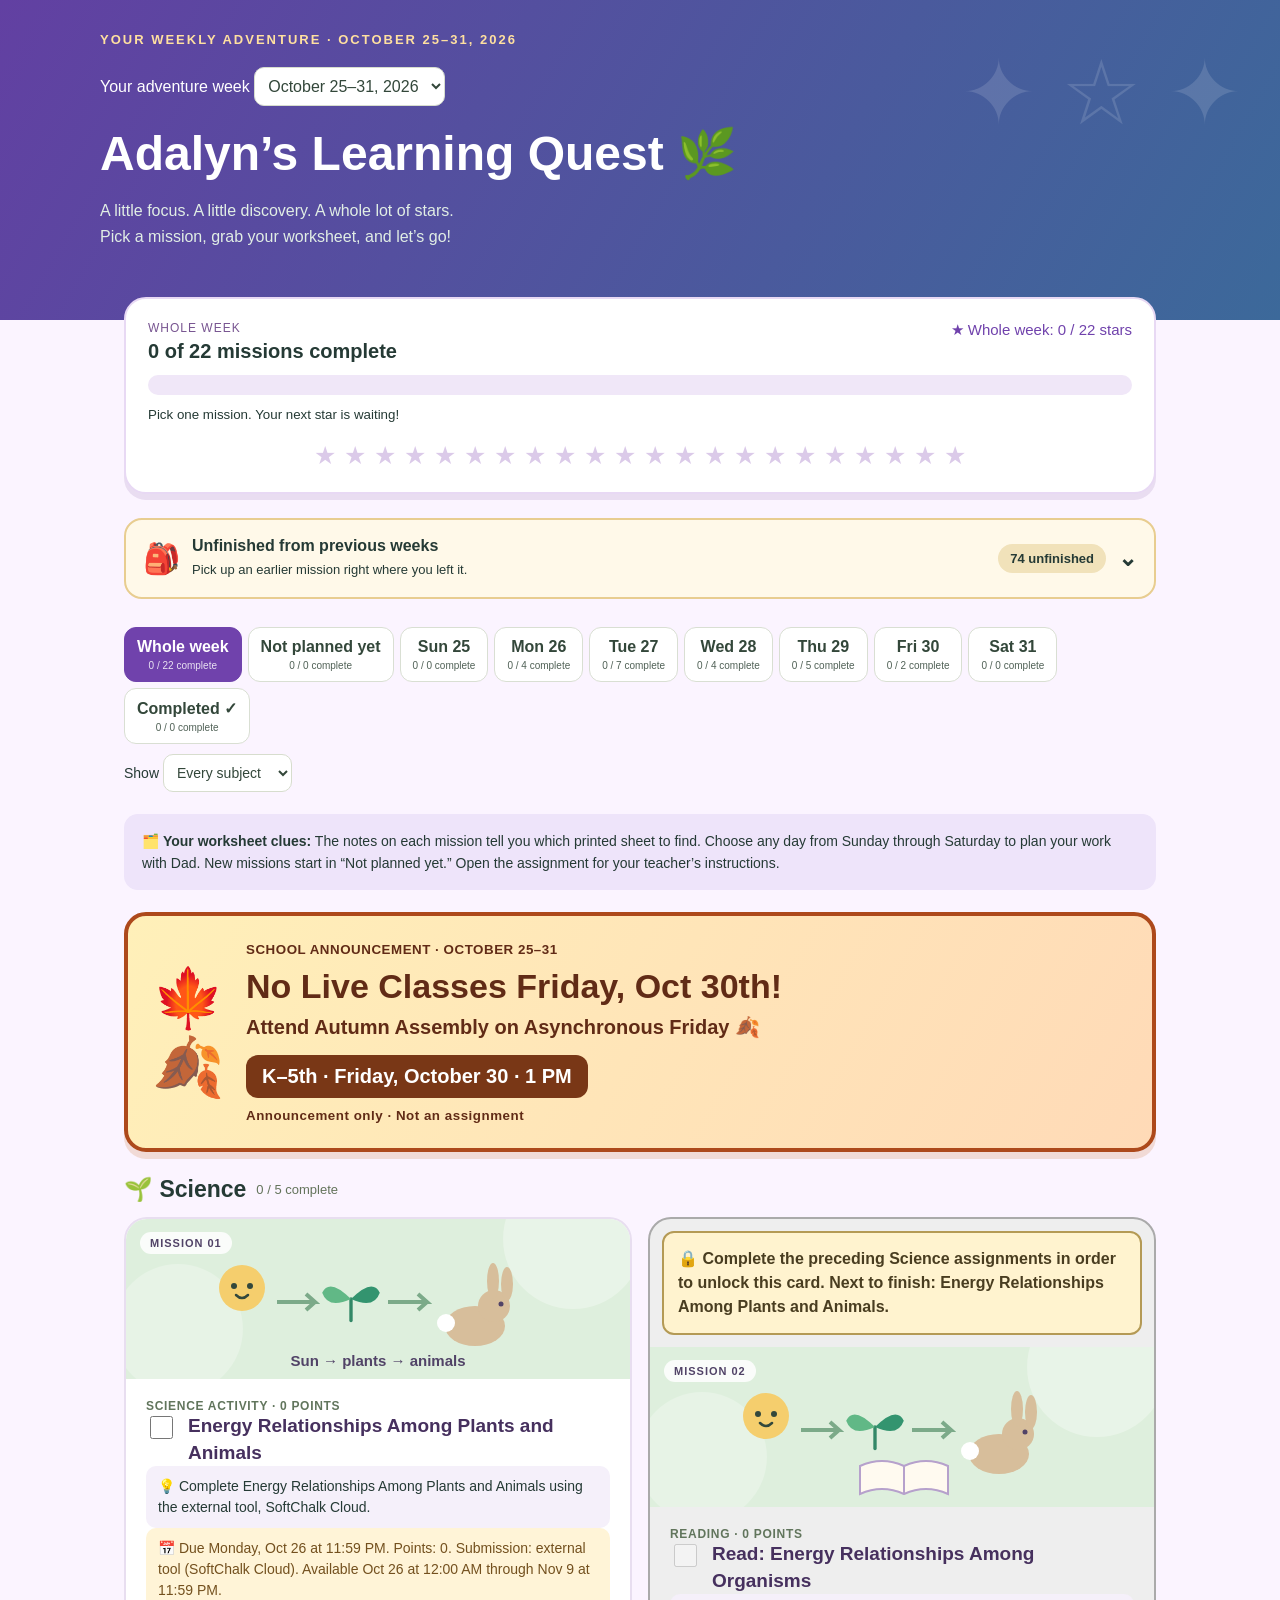
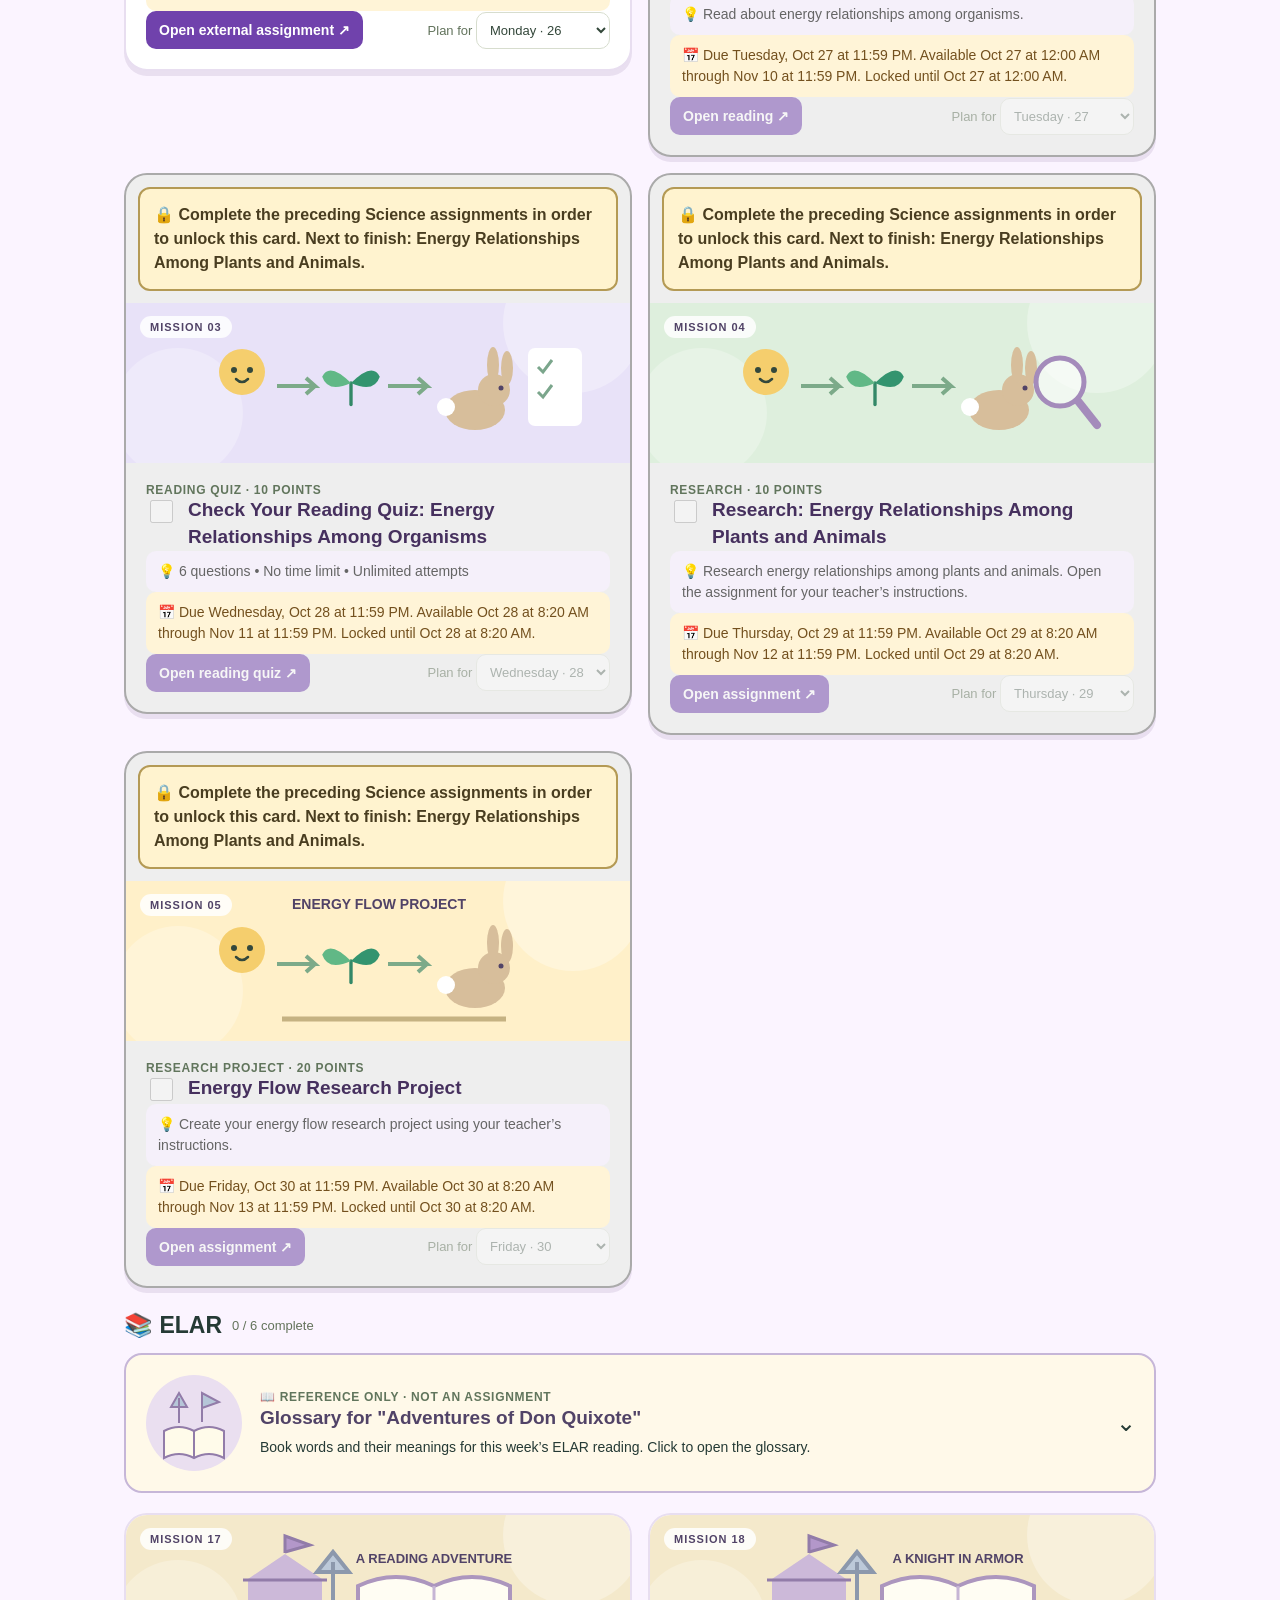
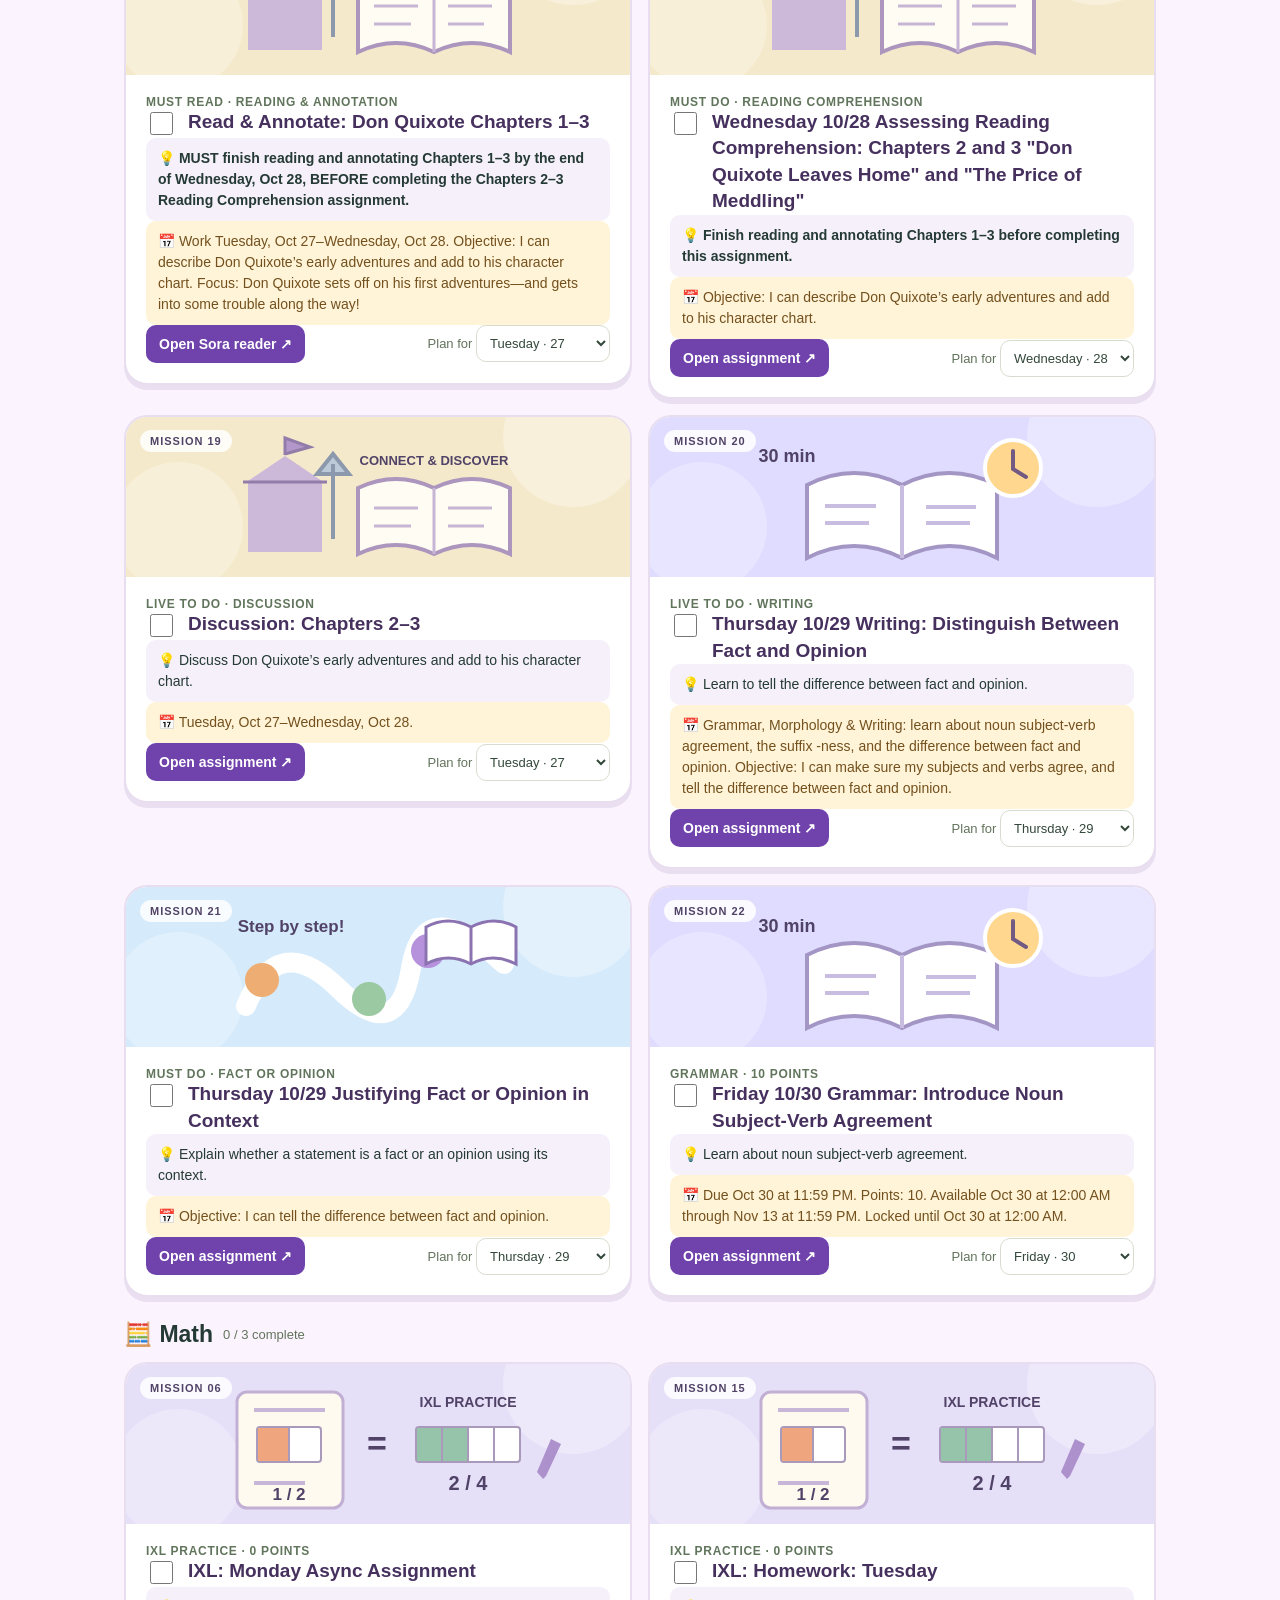
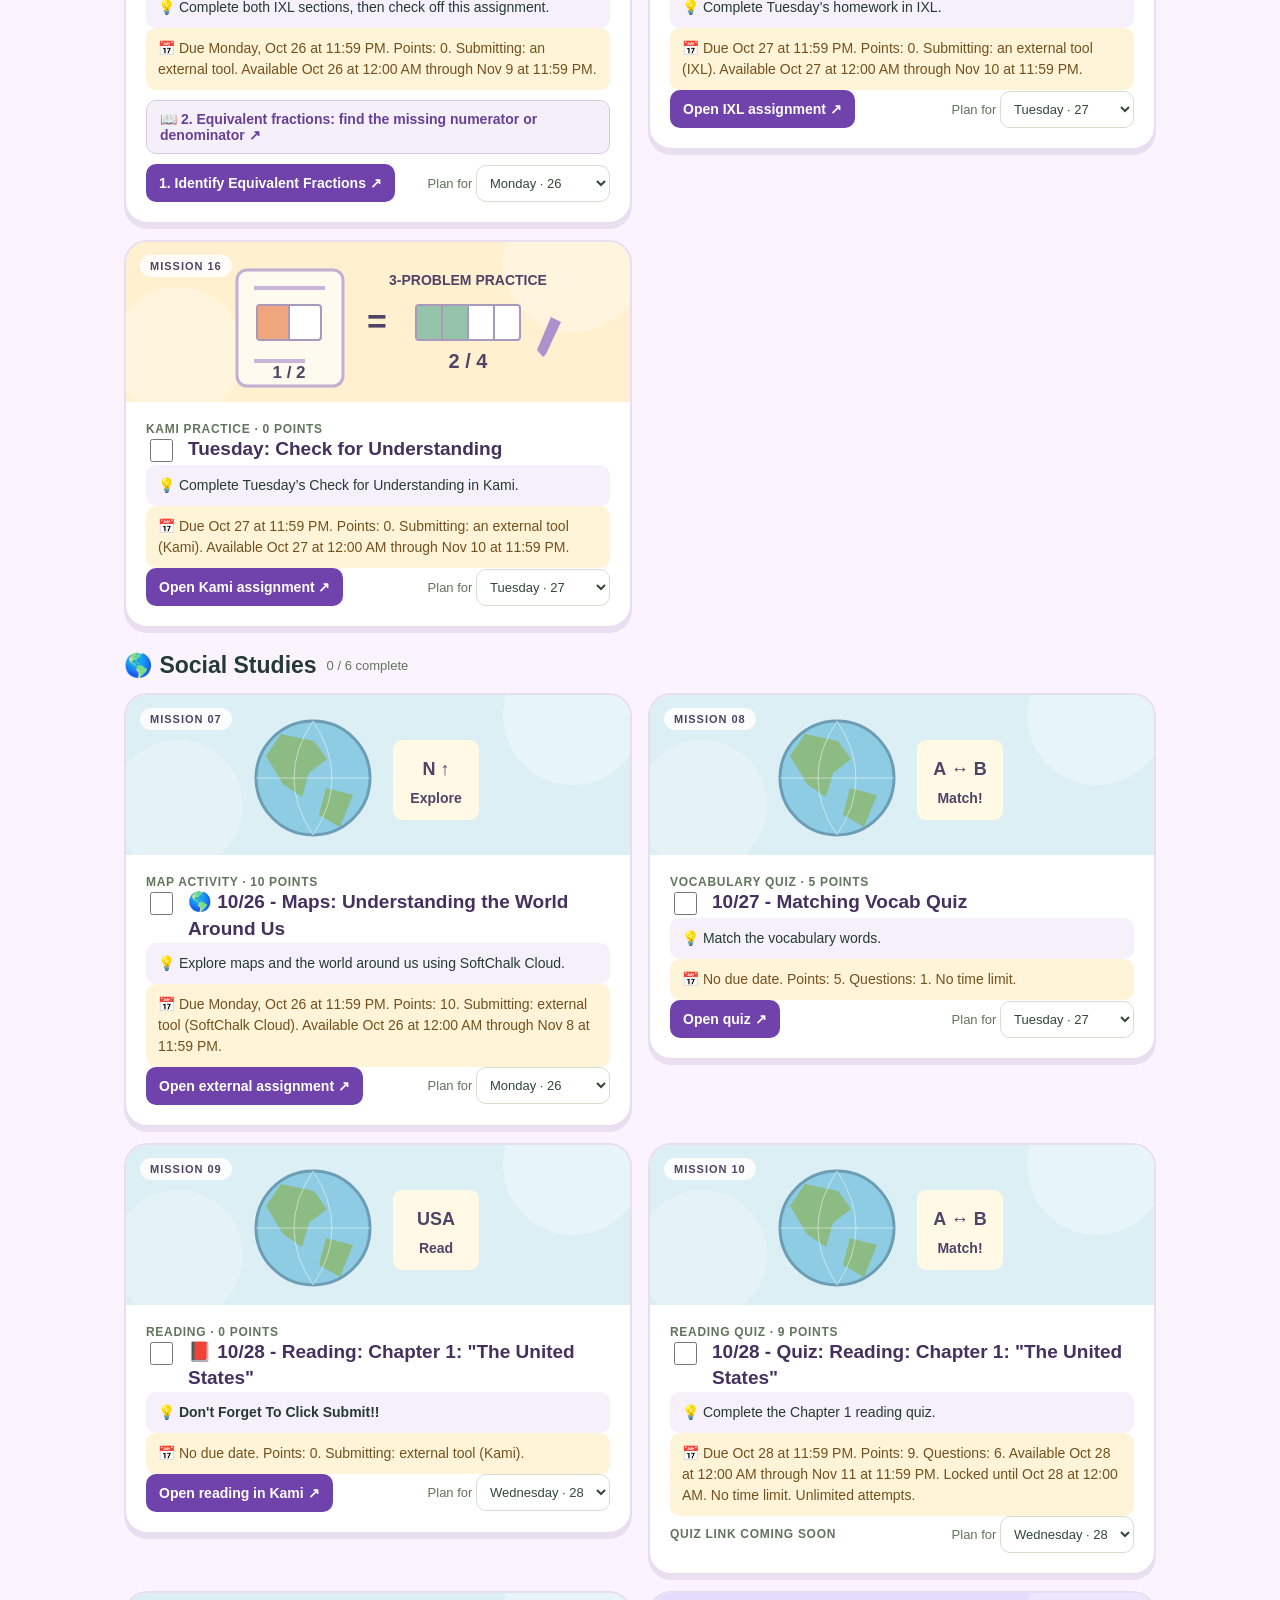
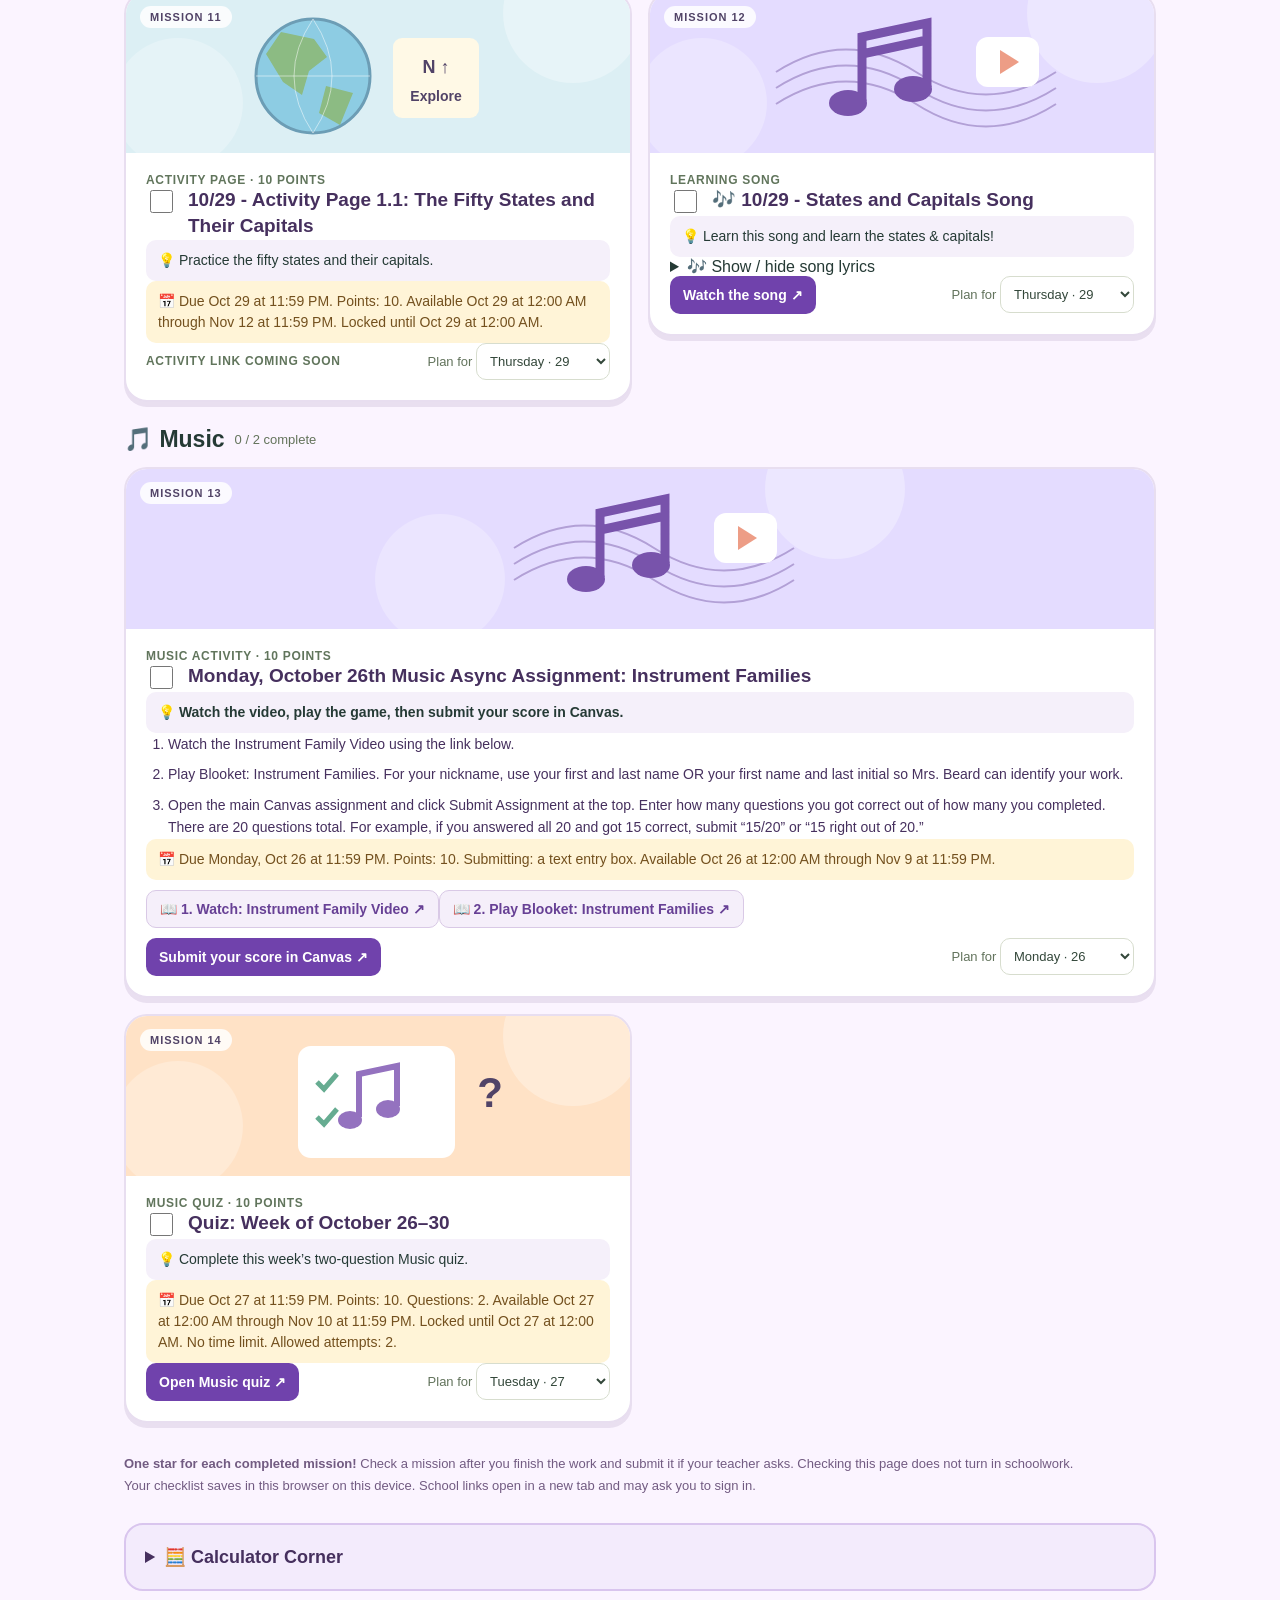
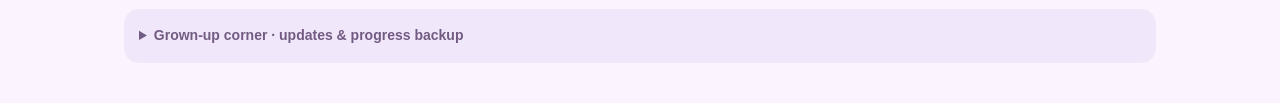
==== commit a3850741: "Add October 27–30 ELAR reading, discussion, writing and grammar" ====
--- a/index.html
+++ b/index.html
@@ -15,7 +15,7 @@
 .autumn-assembly{margin:20px 0;padding:24px;border:4px solid #ad491b;border-radius:22px;background:linear-gradient(120deg,#fff0b9,#ffdab7);color:#612b16;box-shadow:0 7px 0 #c5743433;display:flex;align-items:center;gap:22px}.autumn-assembly-art{font-size:58px;line-height:1.2;flex-shrink:0}.autumn-assembly h2{font-size:clamp(24px,3vw,34px);line-height:1.2;margin:8px 0}.autumn-assembly p{font-size:20px;font-weight:800;margin:8px 0}.autumn-assembly .assembly-time{display:inline-block;background:#793716;color:#fff;padding:10px 16px;border-radius:12px}.autumn-assembly small{font-weight:800;letter-spacing:.04em}@media(max-width:600px){.autumn-assembly{padding:18px;gap:12px}.autumn-assembly-art{font-size:36px}}
 .card.prerequisite-locked{background:#eee;border-color:#aaa}.prerequisite-locked>svg,.prerequisite-locked>details>summary .mini-art{filter:grayscale(1);opacity:.5}.prerequisite-locked .card-body{color:#656565}.prerequisite-locked .actions,.prerequisite-locked .supplemental-links{opacity:.5}.prerequisite-notice{background:#fff3cf;border:2px solid #b49a55;color:#493d20;padding:14px;margin:12px;border-radius:12px;font-weight:700;line-height:1.5}.prerequisite-locked fieldset{border:0;padding:0;margin:0;min-width:0}
 </style><link rel="icon" type="image/svg+xml" href="./assets/icon.svg?v=1"><link rel="icon" type="image/png" sizes="32x32" href="./assets/favicon-32.png?v=1"><link rel="shortcut icon" href="./favicon.ico?v=1"><link rel="apple-touch-icon" sizes="180x180" href="./assets/apple-touch-icon.png?v=1"><link rel="manifest" href="./site.webmanifest"><meta name="theme-color" content="#7042ac"><link rel="stylesheet" href="./assets/calculators.css?v=5"><script defer src="./assets/calculators.js?v=5"></script><link rel="stylesheet" href="./assets/unfinished.css?v=1"><script defer src="./assets/unfinished.js?v=1"></script><script src="./assets/backup.js?v=1"></script><script defer src="./assets/master-list.js?v=1"></script></head><body><header><div class="wrap"><div class="eyebrow" id="weekHeading">Your weekly adventure · October 25–31, 2026</div><div style="position:relative;z-index:1;margin-top:12px"><label for="weekPicker">Your adventure week </label><select id="weekPicker" style="max-width:100%;margin:8px 0"><option value="2026-10-25">October 25–31, 2026</option></select></div><h1>Adalyn’s Learning Quest 🌿</h1><p>A little focus. A little discovery. A whole lot of stars.<br>Pick a mission, grab your worksheet, and let’s go!</p></div></header><main class="wrap"><section class="progress" aria-label="Your progress"><div><div id="scopeLabel" class="scope-label">All missions</div><strong id="progressText"></strong></div><span class="stars" id="stars"></span><div class="bar" role="progressbar" aria-label="Assignments completed" aria-valuemin="0" aria-valuemax="5"><div class="fill"></div></div><small id="encourage" aria-live="polite"></small><div class="startrail" id="startrail" aria-hidden="true"></div></section><details id="unfinishedWeeks" class="unfinished-weeks"><summary><span aria-hidden="true">🎒</span><span>Unfinished from previous weeks<small>Pick up an earlier mission right where you left it.</small></span><span data-unfinished-count class="unfinished-count">Checking…</span></summary><div class="unfinished-content"><p class="unfinished-help">These assignments stay in their original week. Finish them there, then return here. The list uses checkmarks saved in this browser.</p><button type="button" data-unfinished-refresh>↻ Refresh list</button><p data-unfinished-status role="status" aria-live="polite">Checking earlier weeks…</p><div data-unfinished-list class="unfinished-list"></div></div></details><div class="toolbar"><div class="tabs" id="filters" aria-label="Filter assignments"></div><label>Show <select id="subject"><option value="all">Every subject</option></select></label></div><div class="tip">🗂️ <strong>Your worksheet clues:</strong> The notes on each mission tell you which printed sheet to find. Choose any day from Sunday through Saturday to plan your work with Dad. New missions start in “Not planned yet.” Open the assignment for your teacher’s instructions.</div><div id="missions"></div><div class="footer"><strong>One star for each completed mission!</strong> Check a mission after you finish the work and submit it if your teacher asks. Checking this page does not turn in schoolwork.<br><span id="storageNote">Your checklist saves in this browser on this device. School links open in a new tab and may ask you to sign in.</span><br><details id="calculatorCorner" class="calculator-corner"><summary>🧮 Calculator Corner</summary><div class="calculator-content"><p class="calc-help">Pick a tool to help with your math.</p><div class="calculator-switches" aria-label="Choose calculator"><button type="button" data-calculator-mode="gcf" aria-pressed="true" aria-controls="gcfPanel">⭐ Find the GCF</button><button type="button" data-calculator-mode="standard" aria-pressed="false" aria-controls="standardPanel">🧮 Four-function calculator</button><button type="button" data-calculator-mode="multiplication" aria-pressed="false" aria-controls="multiplicationPanel">🌈 Multiplication chart</button></div><section id="gcfPanel" class="calc-panel" aria-labelledby="gcfTitle"><h3 id="gcfTitle">Greatest Common Factor</h3><p class="calc-help">Enter two whole numbers from 1 to 1,000,000. Look for the yellow GCF squares!</p><form id="gcfForm" class="factor-form"><label for="factorA">First number<input id="factorA" type="number" min="1" max="1000000" step="1" value="" inputmode="numeric" required></label><label for="factorB">Second number<input id="factorB" type="number" min="1" max="1000000" step="1" value="" inputmode="numeric" required></label><button type="submit">Find factors</button><button type="button" id="clearFactors">Clear</button></form><div id="factorResult" aria-live="polite"></div></section><section id="standardPanel" class="calc-panel" aria-labelledby="standardTitle" tabindex="0" hidden><div class="standard-calculator"><h3 id="standardTitle">Four-function calculator</h3><div class="calc-screen"><div id="calcOperation" class="calc-operation"></div><output id="calcDisplay" class="calc-display" aria-label="Calculator result" aria-live="polite">0</output></div><div id="calcKeypad" class="calc-keypad"><button type="button" data-calc-key="AC" aria-label="Clear all" class="utility">AC</button><button type="button" data-calc-key="±" aria-label="Change sign" class="utility">±</button><button type="button" data-calc-key="⌫" aria-label="Delete last digit" class="utility">⌫</button><button type="button" data-calc-key="÷" aria-label="Divide" class="operator">÷</button><button type="button" data-calc-key="7" aria-label="7" class="">7</button><button type="button" data-calc-key="8" aria-label="8" class="">8</button><button type="button" data-calc-key="9" aria-label="9" class="">9</button><button type="button" data-calc-key="×" aria-label="Multiply" class="operator">×</button><button type="button" data-calc-key="4" aria-label="4" class="">4</button><button type="button" data-calc-key="5" aria-label="5" class="">5</button><button type="button" data-calc-key="6" aria-label="6" class="">6</button><button type="button" data-calc-key="−" aria-label="Subtract" class="operator">−</button><button type="button" data-calc-key="1" aria-label="1" class="">1</button><button type="button" data-calc-key="2" aria-label="2" class="">2</button><button type="button" data-calc-key="3" aria-label="3" class="">3</button><button type="button" data-calc-key="+" aria-label="Add" class="operator">+</button><button type="button" data-calc-key="0" aria-label="0" class="">0</button><button type="button" data-calc-key="." aria-label="Decimal point" class="">.</button><button type="button" data-calc-key="=" aria-label="Equals" class="equals">=</button></div><p class="calc-help">Tap the buttons or use your keyboard here. Escape clears; Backspace deletes. Operations are calculated one at a time. AC clears the calculator; history stays until you clear it below.</p><div class="calc-history-heading"><h4 id="calcHistoryTitle">📜 Calculation history</h4><button type="button" id="clearCalcHistory">Clear history</button></div><div id="calcHistory" class="calc-history" role="region" aria-labelledby="calcHistoryTitle" tabindex="0"></div></div></section><section id="multiplicationPanel" class="calc-panel" aria-labelledby="multiplicationTitle" hidden><h3 id="multiplicationTitle">🌈 Multiplication Explorer: 1–20</h3><p class="calc-help">Tap a number along the top to highlight its column, or a number down the side to highlight its row. Tap any answer to select its row and column together. Tap again to deselect! Only one row and one column can be selected at a time.</p><div class="multiplication-legend" aria-label="Highlight colors"><span class="legend-row">Blue: row</span><span class="legend-column">Purple: column</span><span class="legend-both">Teal: row + column</span></div><p class="calc-help">Explore all 20 numbers in one chart. Your highlights are saved on this browser.</p><button type="button" id="clearMultiplication">Clear all highlights</button><div id="multiplicationChart" class="multiplication-scroll" role="region" aria-label="Multiplication chart from 1 to 20" tabindex="0"></div><div id="multiplicationStatus" class="multiplication-status" role="status" aria-live="polite"></div></section></div></details><details class="parent-tools"><summary>Grown-up corner · updates &amp; progress backup</summary><p><strong>Updates:</strong> Open this same website or refresh it to see new assignments. Your saved checkmarks and day choices stay in this browser. Use a progress backup to move from the downloaded app to this website, or between devices.</p><p>Use the week selector at the top to choose your adventure. Each Sunday starts a separate weekly adventure. Updated assignment lists keep the same week and assignment identities. Full backups contain all weeks of saved progress, planned days, completion times, subject ordering, calculator states and history, and saved display settings. Canvas submissions and grades are not included.</p><button id="backup">Download full app backup</button> <label class="restore-label">Restore backup <input id="restore" type="file" accept=".json,application/json"></label><p id="backupStatus" role="status"></p><section class="subject-order" aria-labelledby="orderTitle"><h3 id="orderTitle">Put subjects in your favorite order</h3><p>Use the arrows to move a subject. All nine school-year subjects always appear here, even without assignments. Your saved order applies to every day and every week in this browser. Empty subject sections stay hidden in the mission view.</p><ol id="subjectOrderList"></ol><button id="resetSubjectOrder">Use suggested order</button><p id="subjectOrderStatus" role="status"></p></section><button id="reset">Reset this week’s checklist &amp; plan</button></details></div></main><div id="toast" role="status" hidden class="toast"></div><script>
-const tasks=[{"id":"science-canvas-25831815","subject":"Science","title":"Energy Relationships Among Plants and Animals","link":"https://vpa.instructure.com/courses/589246/assignments/25831815?module_item_id=67749411","defaultDay":"1","dueDate":"2026-10-26","kind":"Science activity · 0 points","note":"Complete Energy Relationships Among Plants and Animals using the external tool, SoftChalk Cloud.","extra":"Due Monday, Oct 26 at 11:59 PM. Points: 0. Submission: external tool (SoftChalk Cloud). Available Oct 26 at 12:00 AM through Nov 9 at 11:59 PM.","art":"energy-relationships","legacyId":"","identitySource":"https://vpa.instructure.com/courses/589246/assignments/25831815","linkLabel":"Open external assignment"},{"id":"science-canvas-25833377","subject":"Science","title":"Read: Energy Relationships Among Organisms","link":"https://vpa.instructure.com/courses/589246/assignments/25833377?module_item_id=67749465","defaultDay":"2","dueDate":"2026-10-27","kind":"Reading · 0 points","note":"Read about energy relationships among organisms.","extra":"Due Tuesday, Oct 27 at 11:59 PM. Available Oct 27 at 12:00 AM through Nov 10 at 11:59 PM. Locked until Oct 27 at 12:00 AM.","art":"energy-organisms-reading","legacyId":"","identitySource":"https://vpa.instructure.com/courses/589246/assignments/25833377","linkLabel":"Open reading","prerequisiteIds":["science-canvas-25831815"]},{"id":"science-canvas-5781213","subject":"Science","title":"Check Your Reading Quiz: Energy Relationships Among Organisms","link":"https://vpa.instructure.com/courses/589246/quizzes/5781213?module_item_id=67749485","defaultDay":"3","dueDate":"2026-10-28","kind":"Reading quiz · 10 points","note":"6 questions • No time limit • Unlimited attempts","extra":"Due Wednesday, Oct 28 at 11:59 PM. Available Oct 28 at 8:20 AM through Nov 11 at 11:59 PM. Locked until Oct 28 at 8:20 AM.","art":"energy-organisms-quiz","legacyId":"","identitySource":"https://vpa.instructure.com/courses/589246/quizzes/5781213","linkLabel":"Open reading quiz","prerequisiteIds":["science-canvas-25831815","science-canvas-25833377"]},{"id":"science-canvas-25833071","subject":"Science","title":"Research: Energy Relationships Among Plants and Animals","link":"https://vpa.instructure.com/courses/589246/assignments/25833071?module_item_id=67749539","defaultDay":"4","dueDate":"2026-10-29","kind":"Research · 10 points","note":"Research energy relationships among plants and animals. Open the assignment for your teacher’s instructions.","extra":"Due Thursday, Oct 29 at 11:59 PM. Available Oct 29 at 8:20 AM through Nov 12 at 11:59 PM. Locked until Oct 29 at 8:20 AM.","art":"energy-relationships-research","legacyId":"","identitySource":"https://vpa.instructure.com/courses/589246/assignments/25833071","linkLabel":"Open assignment","prerequisiteIds":["science-canvas-25831815","science-canvas-25833377","science-canvas-5781213"]},{"id":"science-canvas-29978481","subject":"Science","title":"Energy Flow Research Project","link":"https://vpa.instructure.com/courses/589246/assignments/29978481?module_item_id=81225073","defaultDay":"5","dueDate":"2026-10-30","kind":"Research project · 20 points","note":"Create your energy flow research project using your teacher’s instructions.","extra":"Due Friday, Oct 30 at 11:59 PM. Available Oct 30 at 8:20 AM through Nov 13 at 11:59 PM. Locked until Oct 30 at 8:20 AM.","art":"energy-flow-project","legacyId":"","identitySource":"https://vpa.instructure.com/courses/589246/assignments/29978481","linkLabel":"Open assignment","prerequisiteIds":["science-canvas-25831815","science-canvas-25833377","science-canvas-5781213","science-canvas-25833071"]},{"id":"math-ixl-monday-async-2026-10-26","subject":"Math","title":"IXL: Monday Async Assignment","defaultDay":"1","dueDate":"2026-10-26","kind":"IXL practice · 0 points","note":"Complete both IXL sections, then check off this assignment.","extra":"Due Monday, Oct 26 at 11:59 PM. Points: 0. Submitting: an external tool. Available Oct 26 at 12:00 AM through Nov 9 at 11:59 PM.","art":"equivalent-fractions-ixl","legacyId":"","identitySource":"math:ixl-monday-async:2026-10-26","link":"https://www.ixl.com/math/grade-4/identify-equivalent-fractions?lmsPlatform=1","linkLabel":"1. Identify Equivalent Fractions","additionalLinks":[{"label":"2. Equivalent fractions: find the missing numerator or denominator","link":"https://www.ixl.com/math/grade-4/equivalent-fractions-find-the-missing-numerator-or-denominator?lmsPlatform=1"}]},{"subject":"Social Studies","legacyId":"","id":"ss-canvas-25835855","title":"🌎 10/26 - Maps: Understanding the World Around Us","defaultDay":"1","dueDate":"2026-10-26","kind":"Map activity · 10 points","note":"Explore maps and the world around us using SoftChalk Cloud.","extra":"Due Monday, Oct 26 at 11:59 PM. Points: 10. Submitting: external tool (SoftChalk Cloud). Available Oct 26 at 12:00 AM through Nov 8 at 11:59 PM.","link":"https://vpa.instructure.com/courses/589352/assignments/25835855?module_item_id=67759373","linkLabel":"Open external assignment","art":"world-map","identitySource":"ss-canvas-25835855"},{"subject":"Social Studies","legacyId":"","id":"ss-canvas-6720447","title":"10/27 - Matching Vocab Quiz","defaultDay":"2","kind":"Vocabulary quiz · 5 points","note":"Match the vocabulary words.","extra":"No due date. Points: 5. Questions: 1. No time limit.","link":"https://vpa.instructure.com/courses/589352/quizzes/6720447/take?user_id=767744","linkLabel":"Open quiz","art":"map-vocab","identitySource":"ss-canvas-6720447"},{"subject":"Social Studies","legacyId":"","id":"ss-us-reading-2026-10-28","title":"📕 10/28 - Reading: Chapter 1: \"The United States\"","defaultDay":"3","kind":"Reading · 0 points","note":"Don't Forget To Click Submit!!","noteBold":true,"extra":"No due date. Points: 0. Submitting: external tool (Kami).","link":"https://web.kamihq.com/web/viewer.html?state=%7B%22ids%22%3A%5B%221VUMVFJle2YaQf6H_iAVnAiuE_h2WIxmi%22%5D%2C%22action%22%3A%22open%22%2C%22userId%22%3A%22100720277295438691177%22%7D&filename=Adalyn%20Staples%20-%20FINAL_G5_U3_C1_TheUnitedStates_masked.pdf&kami_user_id=53729545","linkLabel":"Open reading in Kami","art":"us-reading","identitySource":"ss-us-reading-2026-10-28"},{"subject":"Social Studies","legacyId":"","id":"ss-us-quiz-2026-10-28","title":"10/28 - Quiz: Reading: Chapter 1: \"The United States\"","defaultDay":"3","dueDate":"2026-10-28","kind":"Reading quiz · 9 points","note":"Complete the Chapter 1 reading quiz.","extra":"Due Oct 28 at 11:59 PM. Points: 9. Questions: 6. Available Oct 28 at 12:00 AM through Nov 11 at 11:59 PM. Locked until Oct 28 at 12:00 AM. No time limit. Unlimited attempts.","link":"","noLinkLabel":"Quiz link coming soon","art":"map-vocab","identitySource":"ss-us-quiz-2026-10-28"},{"subject":"Social Studies","legacyId":"","id":"ss-fifty-states-activity-2026-10-29","title":"10/29 - Activity Page 1.1: The Fifty States and Their Capitals","defaultDay":"4","dueDate":"2026-10-29","kind":"Activity page · 10 points","note":"Practice the fifty states and their capitals.","extra":"Due Oct 29 at 11:59 PM. Points: 10. Available Oct 29 at 12:00 AM through Nov 12 at 11:59 PM. Locked until Oct 29 at 12:00 AM.","link":"","noLinkLabel":"Activity link coming soon","art":"world-map","identitySource":"ss-fifty-states-activity-2026-10-29"},{"subject":"Social Studies","legacyId":"","id":"ss-states-capitals-song-2026-10-29","title":"🎶 10/29 - States and Capitals Song","defaultDay":"4","kind":"Learning song","note":"Learn this song and learn the states & capitals!","extra":"","link":"https://www.youtube.com/watch?v=bx6c_EefZAQ&list=RDbx6c_EefZAQ&start_radio=1","linkLabel":"Watch the song","art":"music-lesson","identitySource":"ss-states-capitals-song-2026-10-29","lyrics":"Baton Rouge, Louisiana\nIndianapolis, Indiana\nColumbus is the capital of Ohio\nThere’s Montgomery, Alabama,\nSouth of Helena, Montana\nThen there’s Denver, Colorado\nUnder Boise, Idaho\nTexas has Austin, then we go north to\nMassachusetts, Boston, and\nAlbany, New York\nTallahassee, Florida, and\nWashington, DC\nSanta Fe, New Mexico, and\nNashville, Tennessee\nTrenton’s in New Jersey, north of\nJefferson City, Missouri — you’ve got\nRichmond in Virginia\nSouth Dakota has Pierre\nHarrisburg’s in Pennsylvania\nAnd Augusta up in Maine\nHere is Providence, Rhode Island, next to\nDover, Delaware\nConcord, New Hampshire, just took a jaunt to\nMontpelier, which is up in Vermont\nHartford’s in Connecticut, so pretty in the fall\nAnd Kansas has Topeka, and\nMinnesota has Saint Paul\nJuneau in Alaska, and there’s\nLincoln in Nebraska, and it’s\nRaleigh out in North Carolina, and then there’s\nMadison, Wisconsin, and\nOlympia in Washington\nPhoenix, Arizona, and\nLansing, Michigan\nHonolulu, Hawaii’s a joy\nJackson, Mississippi, and\nSpringfield, Illinois\nSouth Carolina with Columbia down the way, and\nAnnapolis in Maryland on Chesapeake Bay — they have wonderful clam chowder\nCheyenne is in Wyoming, and perhaps you make your home in\nSalt Lake City out in Utah, where the buffalo roam\nAtlanta’s down in Georgia, and there’s\nBismarck, North Dakota, and you can live in\nFrankfort in your old Kentucky home"},{"id":"music-canvas-30076863","subject":"Music","title":"Monday, October 26th Music Async Assignment: Instrument Families","defaultDay":"1","dueDate":"2026-10-26","kind":"Music activity · 10 points","fullWidth":true,"note":"Watch the video, play the game, then submit your score in Canvas.","noteBold":true,"instructionSteps":["Watch the Instrument Family Video using the link below.","Play Blooket: Instrument Families. For your nickname, use your first and last name OR your first name and last initial so Mrs. Beard can identify your work.","Open the main Canvas assignment and click Submit Assignment at the top. Enter how many questions you got correct out of how many you completed. There are 20 questions total. For example, if you answered all 20 and got 15 correct, submit “15/20” or “15 right out of 20.”"],"extra":"Due Monday, Oct 26 at 11:59 PM. Points: 10. Submitting: a text entry box. Available Oct 26 at 12:00 AM through Nov 9 at 11:59 PM.","link":"https://vpa.instructure.com/courses/589078/assignments/30076863?module_item_id=81535187","linkLabel":"Submit your score in Canvas","additionalLinks":[{"label":"1. Watch: Instrument Family Video","link":"https://www.youtube.com/watch?v=43c_Sg2x7DU"},{"label":"2. Play Blooket: Instrument Families","link":"https://play.blooket.com/play?hwId=6adb4865519bbd15f14244eb"}],"art":"music-lesson","legacyId":"","identitySource":"https://vpa.instructure.com/courses/589078/assignments/30076863"},{"id":"music-canvas-6720163","subject":"Music","title":"Quiz: Week of October 26–30","defaultDay":"2","dueDate":"2026-10-27","kind":"Music quiz · 10 points","note":"Complete this week’s two-question Music quiz.","extra":"Due Oct 27 at 11:59 PM. Points: 10. Questions: 2. Available Oct 27 at 12:00 AM through Nov 10 at 11:59 PM. Locked until Oct 27 at 12:00 AM. No time limit. Allowed attempts: 2.","link":"https://vpa.instructure.com/courses/589078/quizzes/6720163?module_item_id=81535197","linkLabel":"Open Music quiz","art":"music-quiz","legacyId":"","identitySource":"https://vpa.instructure.com/courses/589078/quizzes/6720163"},{"id":"math-canvas-30089159","subject":"Math","title":"IXL: Homework: Tuesday","defaultDay":"2","dueDate":"2026-10-27","kind":"IXL practice · 0 points","note":"Complete Tuesday’s homework in IXL.","extra":"Due Oct 27 at 11:59 PM. Points: 0. Submitting: an external tool (IXL). Available Oct 27 at 12:00 AM through Nov 10 at 11:59 PM.","link":"https://vpa.instructure.com/courses/589846/assignments/30089159?module_item_id=81571625","linkLabel":"Open IXL assignment","art":"equivalent-fractions-ixl","legacyId":"","identitySource":"https://vpa.instructure.com/courses/589846/assignments/30089159"},{"id":"math-canvas-30089189","subject":"Math","title":"Tuesday: Check for Understanding","defaultDay":"2","dueDate":"2026-10-27","kind":"Kami practice · 0 points","note":"Complete Tuesday’s Check for Understanding in Kami.","extra":"Due Oct 27 at 11:59 PM. Points: 0. Submitting: an external tool (Kami). Available Oct 27 at 12:00 AM through Nov 10 at 11:59 PM.","link":"https://vpa.instructure.com/courses/589846/assignments/30089189?module_item_id=81571821","linkLabel":"Open Kami assignment","art":"equivalent-fractions-worksheet","legacyId":"","identitySource":"https://vpa.instructure.com/courses/589846/assignments/30089189"}];
+const tasks=[{"id":"science-canvas-25831815","subject":"Science","title":"Energy Relationships Among Plants and Animals","link":"https://vpa.instructure.com/courses/589246/assignments/25831815?module_item_id=67749411","defaultDay":"1","dueDate":"2026-10-26","kind":"Science activity · 0 points","note":"Complete Energy Relationships Among Plants and Animals using the external tool, SoftChalk Cloud.","extra":"Due Monday, Oct 26 at 11:59 PM. Points: 0. Submission: external tool (SoftChalk Cloud). Available Oct 26 at 12:00 AM through Nov 9 at 11:59 PM.","art":"energy-relationships","legacyId":"","identitySource":"https://vpa.instructure.com/courses/589246/assignments/25831815","linkLabel":"Open external assignment"},{"id":"science-canvas-25833377","subject":"Science","title":"Read: Energy Relationships Among Organisms","link":"https://vpa.instructure.com/courses/589246/assignments/25833377?module_item_id=67749465","defaultDay":"2","dueDate":"2026-10-27","kind":"Reading · 0 points","note":"Read about energy relationships among organisms.","extra":"Due Tuesday, Oct 27 at 11:59 PM. Available Oct 27 at 12:00 AM through Nov 10 at 11:59 PM. Locked until Oct 27 at 12:00 AM.","art":"energy-organisms-reading","legacyId":"","identitySource":"https://vpa.instructure.com/courses/589246/assignments/25833377","linkLabel":"Open reading","prerequisiteIds":["science-canvas-25831815"]},{"id":"science-canvas-5781213","subject":"Science","title":"Check Your Reading Quiz: Energy Relationships Among Organisms","link":"https://vpa.instructure.com/courses/589246/quizzes/5781213?module_item_id=67749485","defaultDay":"3","dueDate":"2026-10-28","kind":"Reading quiz · 10 points","note":"6 questions • No time limit • Unlimited attempts","extra":"Due Wednesday, Oct 28 at 11:59 PM. Available Oct 28 at 8:20 AM through Nov 11 at 11:59 PM. Locked until Oct 28 at 8:20 AM.","art":"energy-organisms-quiz","legacyId":"","identitySource":"https://vpa.instructure.com/courses/589246/quizzes/5781213","linkLabel":"Open reading quiz","prerequisiteIds":["science-canvas-25831815","science-canvas-25833377"]},{"id":"science-canvas-25833071","subject":"Science","title":"Research: Energy Relationships Among Plants and Animals","link":"https://vpa.instructure.com/courses/589246/assignments/25833071?module_item_id=67749539","defaultDay":"4","dueDate":"2026-10-29","kind":"Research · 10 points","note":"Research energy relationships among plants and animals. Open the assignment for your teacher’s instructions.","extra":"Due Thursday, Oct 29 at 11:59 PM. Available Oct 29 at 8:20 AM through Nov 12 at 11:59 PM. Locked until Oct 29 at 8:20 AM.","art":"energy-relationships-research","legacyId":"","identitySource":"https://vpa.instructure.com/courses/589246/assignments/25833071","linkLabel":"Open assignment","prerequisiteIds":["science-canvas-25831815","science-canvas-25833377","science-canvas-5781213"]},{"id":"science-canvas-29978481","subject":"Science","title":"Energy Flow Research Project","link":"https://vpa.instructure.com/courses/589246/assignments/29978481?module_item_id=81225073","defaultDay":"5","dueDate":"2026-10-30","kind":"Research project · 20 points","note":"Create your energy flow research project using your teacher’s instructions.","extra":"Due Friday, Oct 30 at 11:59 PM. Available Oct 30 at 8:20 AM through Nov 13 at 11:59 PM. Locked until Oct 30 at 8:20 AM.","art":"energy-flow-project","legacyId":"","identitySource":"https://vpa.instructure.com/courses/589246/assignments/29978481","linkLabel":"Open assignment","prerequisiteIds":["science-canvas-25831815","science-canvas-25833377","science-canvas-5781213","science-canvas-25833071"]},{"id":"math-ixl-monday-async-2026-10-26","subject":"Math","title":"IXL: Monday Async Assignment","defaultDay":"1","dueDate":"2026-10-26","kind":"IXL practice · 0 points","note":"Complete both IXL sections, then check off this assignment.","extra":"Due Monday, Oct 26 at 11:59 PM. Points: 0. Submitting: an external tool. Available Oct 26 at 12:00 AM through Nov 9 at 11:59 PM.","art":"equivalent-fractions-ixl","legacyId":"","identitySource":"math:ixl-monday-async:2026-10-26","link":"https://www.ixl.com/math/grade-4/identify-equivalent-fractions?lmsPlatform=1","linkLabel":"1. Identify Equivalent Fractions","additionalLinks":[{"label":"2. Equivalent fractions: find the missing numerator or denominator","link":"https://www.ixl.com/math/grade-4/equivalent-fractions-find-the-missing-numerator-or-denominator?lmsPlatform=1"}]},{"subject":"Social Studies","legacyId":"","id":"ss-canvas-25835855","title":"🌎 10/26 - Maps: Understanding the World Around Us","defaultDay":"1","dueDate":"2026-10-26","kind":"Map activity · 10 points","note":"Explore maps and the world around us using SoftChalk Cloud.","extra":"Due Monday, Oct 26 at 11:59 PM. Points: 10. Submitting: external tool (SoftChalk Cloud). Available Oct 26 at 12:00 AM through Nov 8 at 11:59 PM.","link":"https://vpa.instructure.com/courses/589352/assignments/25835855?module_item_id=67759373","linkLabel":"Open external assignment","art":"world-map","identitySource":"ss-canvas-25835855"},{"subject":"Social Studies","legacyId":"","id":"ss-canvas-6720447","title":"10/27 - Matching Vocab Quiz","defaultDay":"2","kind":"Vocabulary quiz · 5 points","note":"Match the vocabulary words.","extra":"No due date. Points: 5. Questions: 1. No time limit.","link":"https://vpa.instructure.com/courses/589352/quizzes/6720447/take?user_id=767744","linkLabel":"Open quiz","art":"map-vocab","identitySource":"ss-canvas-6720447"},{"subject":"Social Studies","legacyId":"","id":"ss-us-reading-2026-10-28","title":"📕 10/28 - Reading: Chapter 1: \"The United States\"","defaultDay":"3","kind":"Reading · 0 points","note":"Don't Forget To Click Submit!!","noteBold":true,"extra":"No due date. Points: 0. Submitting: external tool (Kami).","link":"https://web.kamihq.com/web/viewer.html?state=%7B%22ids%22%3A%5B%221VUMVFJle2YaQf6H_iAVnAiuE_h2WIxmi%22%5D%2C%22action%22%3A%22open%22%2C%22userId%22%3A%22100720277295438691177%22%7D&filename=Adalyn%20Staples%20-%20FINAL_G5_U3_C1_TheUnitedStates_masked.pdf&kami_user_id=53729545","linkLabel":"Open reading in Kami","art":"us-reading","identitySource":"ss-us-reading-2026-10-28"},{"subject":"Social Studies","legacyId":"","id":"ss-us-quiz-2026-10-28","title":"10/28 - Quiz: Reading: Chapter 1: \"The United States\"","defaultDay":"3","dueDate":"2026-10-28","kind":"Reading quiz · 9 points","note":"Complete the Chapter 1 reading quiz.","extra":"Due Oct 28 at 11:59 PM. Points: 9. Questions: 6. Available Oct 28 at 12:00 AM through Nov 11 at 11:59 PM. Locked until Oct 28 at 12:00 AM. No time limit. Unlimited attempts.","link":"","noLinkLabel":"Quiz link coming soon","art":"map-vocab","identitySource":"ss-us-quiz-2026-10-28"},{"subject":"Social Studies","legacyId":"","id":"ss-fifty-states-activity-2026-10-29","title":"10/29 - Activity Page 1.1: The Fifty States and Their Capitals","defaultDay":"4","dueDate":"2026-10-29","kind":"Activity page · 10 points","note":"Practice the fifty states and their capitals.","extra":"Due Oct 29 at 11:59 PM. Points: 10. Available Oct 29 at 12:00 AM through Nov 12 at 11:59 PM. Locked until Oct 29 at 12:00 AM.","link":"","noLinkLabel":"Activity link coming soon","art":"world-map","identitySource":"ss-fifty-states-activity-2026-10-29"},{"subject":"Social Studies","legacyId":"","id":"ss-states-capitals-song-2026-10-29","title":"🎶 10/29 - States and Capitals Song","defaultDay":"4","kind":"Learning song","note":"Learn this song and learn the states & capitals!","extra":"","link":"https://www.youtube.com/watch?v=bx6c_EefZAQ&list=RDbx6c_EefZAQ&start_radio=1","linkLabel":"Watch the song","art":"music-lesson","identitySource":"ss-states-capitals-song-2026-10-29","lyrics":"Baton Rouge, Louisiana\nIndianapolis, Indiana\nColumbus is the capital of Ohio\nThere’s Montgomery, Alabama,\nSouth of Helena, Montana\nThen there’s Denver, Colorado\nUnder Boise, Idaho\nTexas has Austin, then we go north to\nMassachusetts, Boston, and\nAlbany, New York\nTallahassee, Florida, and\nWashington, DC\nSanta Fe, New Mexico, and\nNashville, Tennessee\nTrenton’s in New Jersey, north of\nJefferson City, Missouri — you’ve got\nRichmond in Virginia\nSouth Dakota has Pierre\nHarrisburg’s in Pennsylvania\nAnd Augusta up in Maine\nHere is Providence, Rhode Island, next to\nDover, Delaware\nConcord, New Hampshire, just took a jaunt to\nMontpelier, which is up in Vermont\nHartford’s in Connecticut, so pretty in the fall\nAnd Kansas has Topeka, and\nMinnesota has Saint Paul\nJuneau in Alaska, and there’s\nLincoln in Nebraska, and it’s\nRaleigh out in North Carolina, and then there’s\nMadison, Wisconsin, and\nOlympia in Washington\nPhoenix, Arizona, and\nLansing, Michigan\nHonolulu, Hawaii’s a joy\nJackson, Mississippi, and\nSpringfield, Illinois\nSouth Carolina with Columbia down the way, and\nAnnapolis in Maryland on Chesapeake Bay — they have wonderful clam chowder\nCheyenne is in Wyoming, and perhaps you make your home in\nSalt Lake City out in Utah, where the buffalo roam\nAtlanta’s down in Georgia, and there’s\nBismarck, North Dakota, and you can live in\nFrankfort in your old Kentucky home"},{"id":"music-canvas-30076863","subject":"Music","title":"Monday, October 26th Music Async Assignment: Instrument Families","defaultDay":"1","dueDate":"2026-10-26","kind":"Music activity · 10 points","fullWidth":true,"note":"Watch the video, play the game, then submit your score in Canvas.","noteBold":true,"instructionSteps":["Watch the Instrument Family Video using the link below.","Play Blooket: Instrument Families. For your nickname, use your first and last name OR your first name and last initial so Mrs. Beard can identify your work.","Open the main Canvas assignment and click Submit Assignment at the top. Enter how many questions you got correct out of how many you completed. There are 20 questions total. For example, if you answered all 20 and got 15 correct, submit “15/20” or “15 right out of 20.”"],"extra":"Due Monday, Oct 26 at 11:59 PM. Points: 10. Submitting: a text entry box. Available Oct 26 at 12:00 AM through Nov 9 at 11:59 PM.","link":"https://vpa.instructure.com/courses/589078/assignments/30076863?module_item_id=81535187","linkLabel":"Submit your score in Canvas","additionalLinks":[{"label":"1. Watch: Instrument Family Video","link":"https://www.youtube.com/watch?v=43c_Sg2x7DU"},{"label":"2. Play Blooket: Instrument Families","link":"https://play.blooket.com/play?hwId=6adb4865519bbd15f14244eb"}],"art":"music-lesson","legacyId":"","identitySource":"https://vpa.instructure.com/courses/589078/assignments/30076863"},{"id":"music-canvas-6720163","subject":"Music","title":"Quiz: Week of October 26–30","defaultDay":"2","dueDate":"2026-10-27","kind":"Music quiz · 10 points","note":"Complete this week’s two-question Music quiz.","extra":"Due Oct 27 at 11:59 PM. Points: 10. Questions: 2. Available Oct 27 at 12:00 AM through Nov 10 at 11:59 PM. Locked until Oct 27 at 12:00 AM. No time limit. Allowed attempts: 2.","link":"https://vpa.instructure.com/courses/589078/quizzes/6720163?module_item_id=81535197","linkLabel":"Open Music quiz","art":"music-quiz","legacyId":"","identitySource":"https://vpa.instructure.com/courses/589078/quizzes/6720163"},{"id":"math-canvas-30089159","subject":"Math","title":"IXL: Homework: Tuesday","defaultDay":"2","dueDate":"2026-10-27","kind":"IXL practice · 0 points","note":"Complete Tuesday’s homework in IXL.","extra":"Due Oct 27 at 11:59 PM. Points: 0. Submitting: an external tool (IXL). Available Oct 27 at 12:00 AM through Nov 10 at 11:59 PM.","link":"https://vpa.instructure.com/courses/589846/assignments/30089159?module_item_id=81571625","linkLabel":"Open IXL assignment","art":"equivalent-fractions-ixl","legacyId":"","identitySource":"https://vpa.instructure.com/courses/589846/assignments/30089159"},{"id":"math-canvas-30089189","subject":"Math","title":"Tuesday: Check for Understanding","defaultDay":"2","dueDate":"2026-10-27","kind":"Kami practice · 0 points","note":"Complete Tuesday’s Check for Understanding in Kami.","extra":"Due Oct 27 at 11:59 PM. Points: 0. Submitting: an external tool (Kami). Available Oct 27 at 12:00 AM through Nov 10 at 11:59 PM.","link":"https://vpa.instructure.com/courses/589846/assignments/30089189?module_item_id=81571821","linkLabel":"Open Kami assignment","art":"equivalent-fractions-worksheet","legacyId":"","identitySource":"https://vpa.instructure.com/courses/589846/assignments/30089189"},{"id":"elar-read-chapters-1-3-2026-10-27","title":"Read & Annotate: Don Quixote Chapters 1–3","defaultDay":"2","dueDate":"2026-10-28","kind":"MUST READ · Reading & annotation","note":"MUST finish reading and annotating Chapters 1–3 by the end of Wednesday, Oct 28, BEFORE completing the Chapters 2–3 Reading Comprehension assignment.","noteBold":true,"extra":"Work Tuesday, Oct 27–Wednesday, Oct 28. Objective: I can describe Don Quixote’s early adventures and add to his character chart. Focus: Don Quixote sets off on his first adventures—and gets into some trouble along the way!","link":"https://vpa.instructure.com/courses/589156/external_tools/17042","linkLabel":"Open Sora reader","art":"quixote-reader","subject":"ELAR","legacyId":"","identitySource":"https://vpa.instructure.com/courses/589156/external_tools/17042"},{"id":"elar-canvas-28028529","title":"Wednesday 10/28 Assessing Reading Comprehension: Chapters 2 and 3 \"Don Quixote Leaves Home\" and \"The Price of Meddling\"","defaultDay":"3","kind":"MUST DO · Reading comprehension","note":"Finish reading and annotating Chapters 1–3 before completing this assignment.","noteBold":true,"extra":"Objective: I can describe Don Quixote’s early adventures and add to his character chart.","link":"https://vpa.instructure.com/courses/589156/assignments/28028529","art":"quixote-knight","subject":"ELAR","legacyId":"","identitySource":"https://vpa.instructure.com/courses/589156/assignments/28028529"},{"id":"elar-canvas-28023295","title":"Discussion: Chapters 2–3","defaultDay":"2","kind":"LIVE TO DO · Discussion","note":"Discuss Don Quixote’s early adventures and add to his character chart.","extra":"Tuesday, Oct 27–Wednesday, Oct 28.","link":"https://vpa.instructure.com/courses/589156/assignments/28023295","art":"quixote-connections","subject":"ELAR","legacyId":"","identitySource":"https://vpa.instructure.com/courses/589156/assignments/28023295"},{"id":"elar-canvas-28030017","title":"Thursday 10/29 Writing: Distinguish Between Fact and Opinion","defaultDay":"4","kind":"LIVE TO DO · Writing","note":"Learn to tell the difference between fact and opinion.","extra":"Grammar, Morphology & Writing: learn about noun subject-verb agreement, the suffix -ness, and the difference between fact and opinion. Objective: I can make sure my subjects and verbs agree, and tell the difference between fact and opinion.","link":"https://vpa.instructure.com/courses/589156/assignments/28030017","art":"reading-log","subject":"ELAR","legacyId":"","identitySource":"https://vpa.instructure.com/courses/589156/assignments/28030017"},{"id":"elar-canvas-28030805","title":"Thursday 10/29 Justifying Fact or Opinion in Context","defaultDay":"4","kind":"MUST DO · Fact or opinion","note":"Explain whether a statement is a fact or an opinion using its context.","extra":"Objective: I can tell the difference between fact and opinion.","link":"https://vpa.instructure.com/courses/589156/assignments/28030805","art":"reading-path","subject":"ELAR","legacyId":"","identitySource":"https://vpa.instructure.com/courses/589156/assignments/28030805"},{"id":"elar-canvas-28024915","title":"Friday 10/30 Grammar: Introduce Noun Subject-Verb Agreement","defaultDay":"5","dueDate":"2026-10-30","kind":"Grammar · 10 points","note":"Learn about noun subject-verb agreement.","extra":"Due Oct 30 at 11:59 PM. Points: 10. Available Oct 30 at 12:00 AM through Nov 13 at 11:59 PM. Locked until Oct 30 at 12:00 AM.","link":"https://vpa.instructure.com/courses/589156/assignments/28024915","art":"reading-log","subject":"ELAR","legacyId":"","identitySource":"https://vpa.instructure.com/courses/589156/assignments/28024915"}];
 const weekStart="2026-10-25";
 const weekDays=['Sunday','Monday','Tuesday','Wednesday','Thursday','Friday','Saturday'].map((name,i)=>({id:String(i),name,label:name.slice(0,3)+' '+new Date(Date.parse(weekStart+'T12:00:00Z')+i*86400000).getUTCDate()}));
 const key='adalyn-learning-quest-week-'+weekStart;let state={};let storageWorks=true;
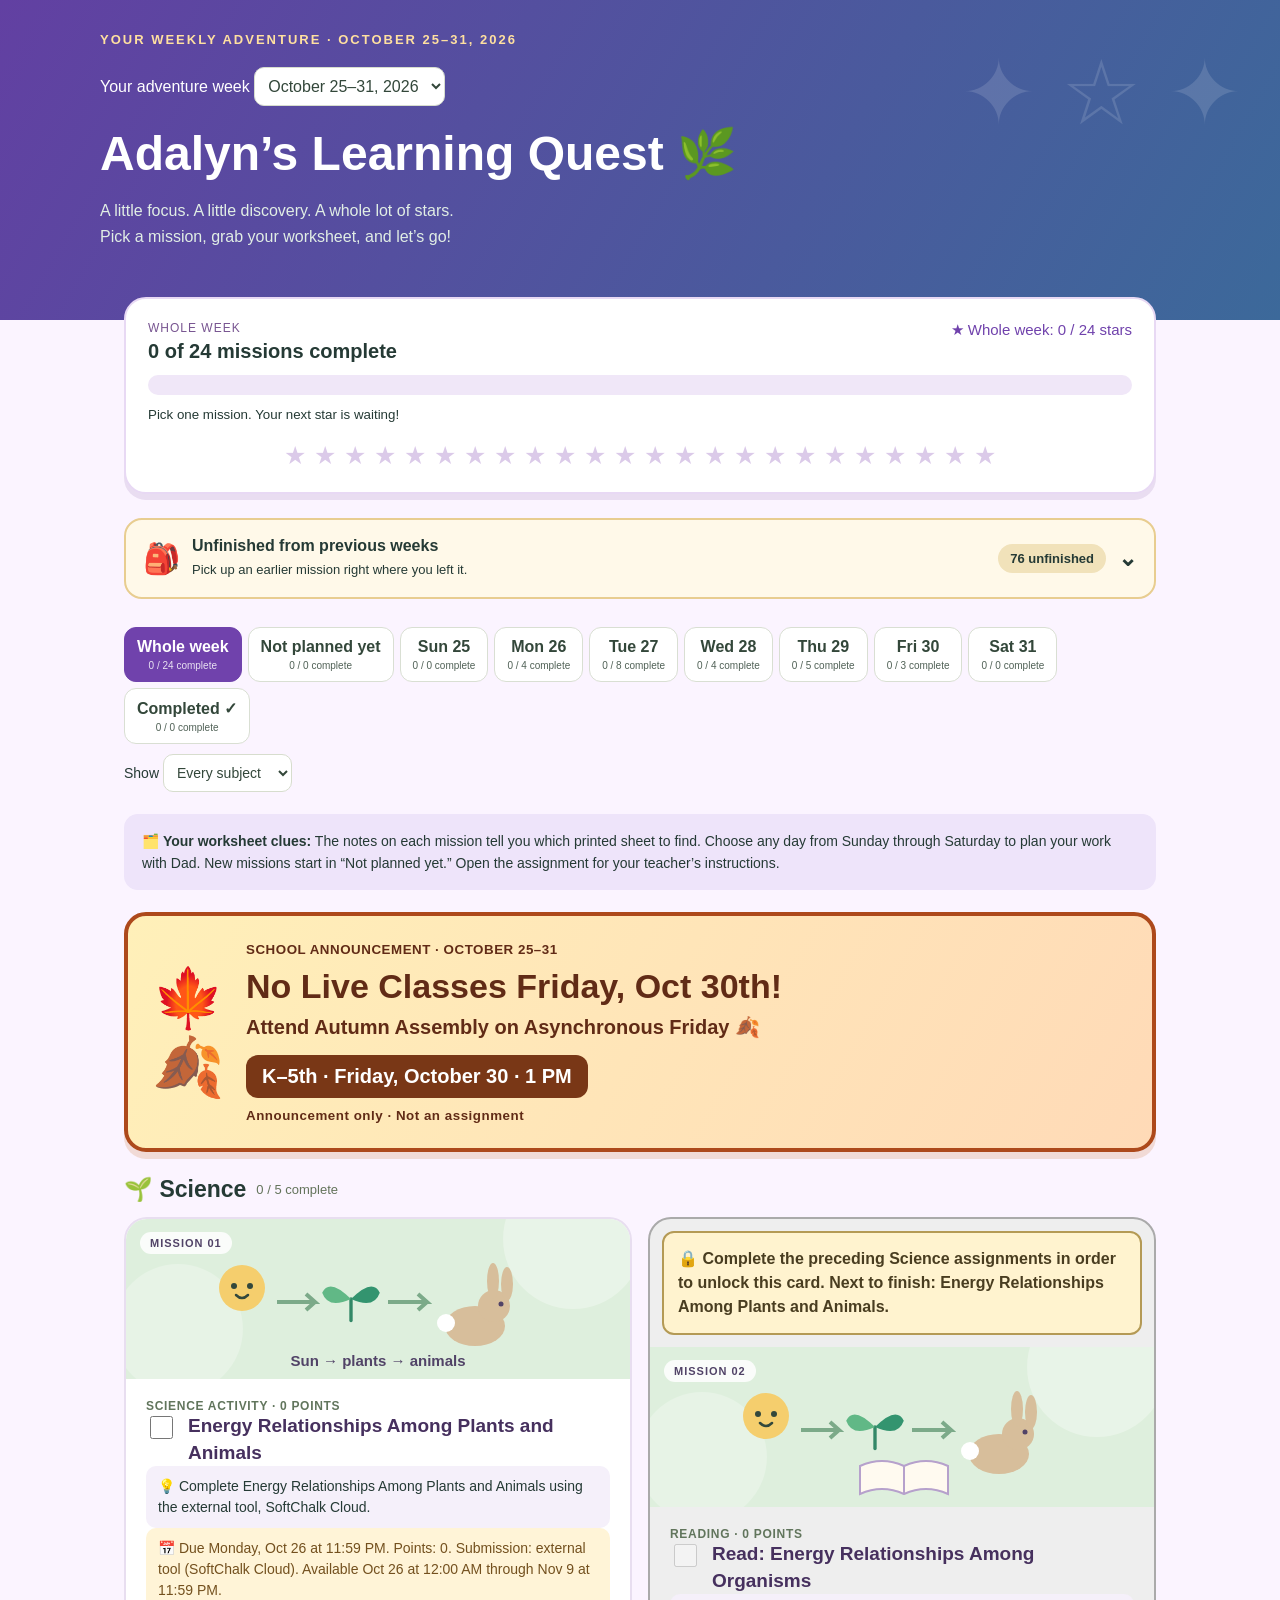
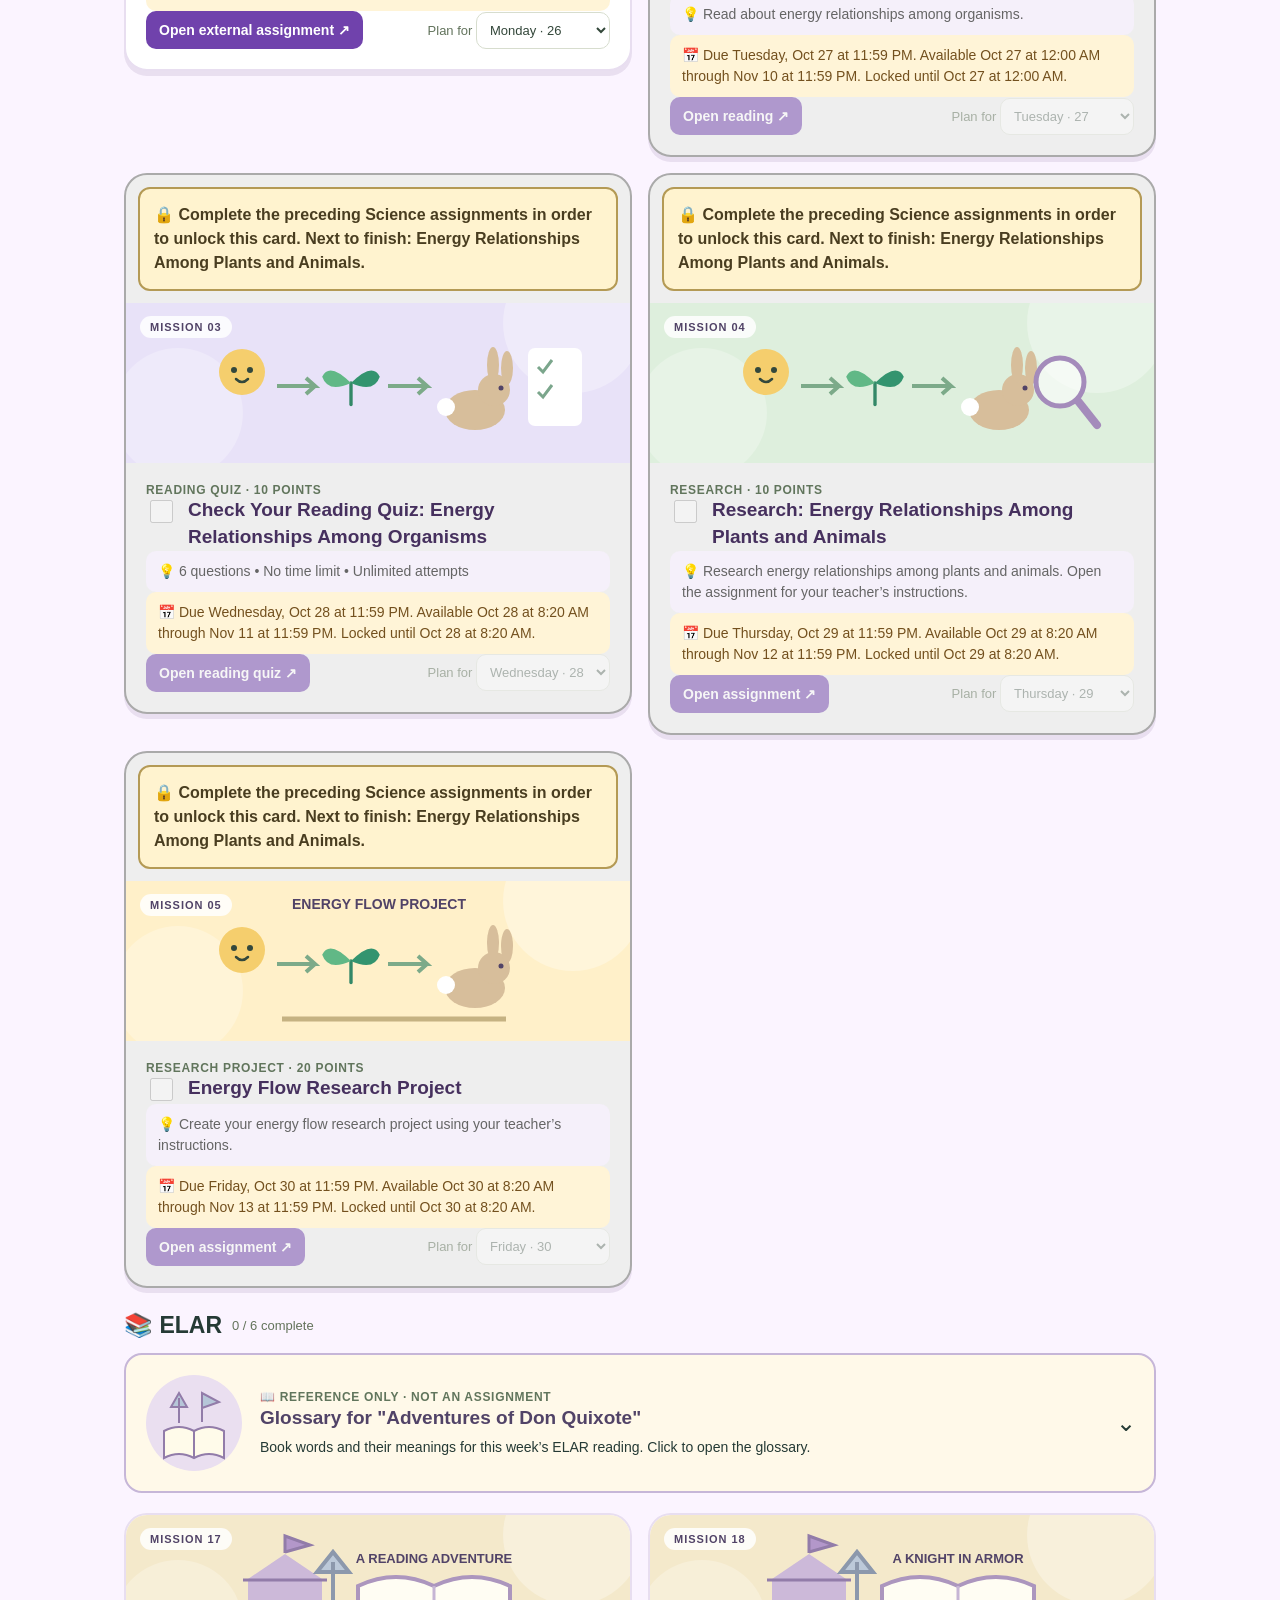
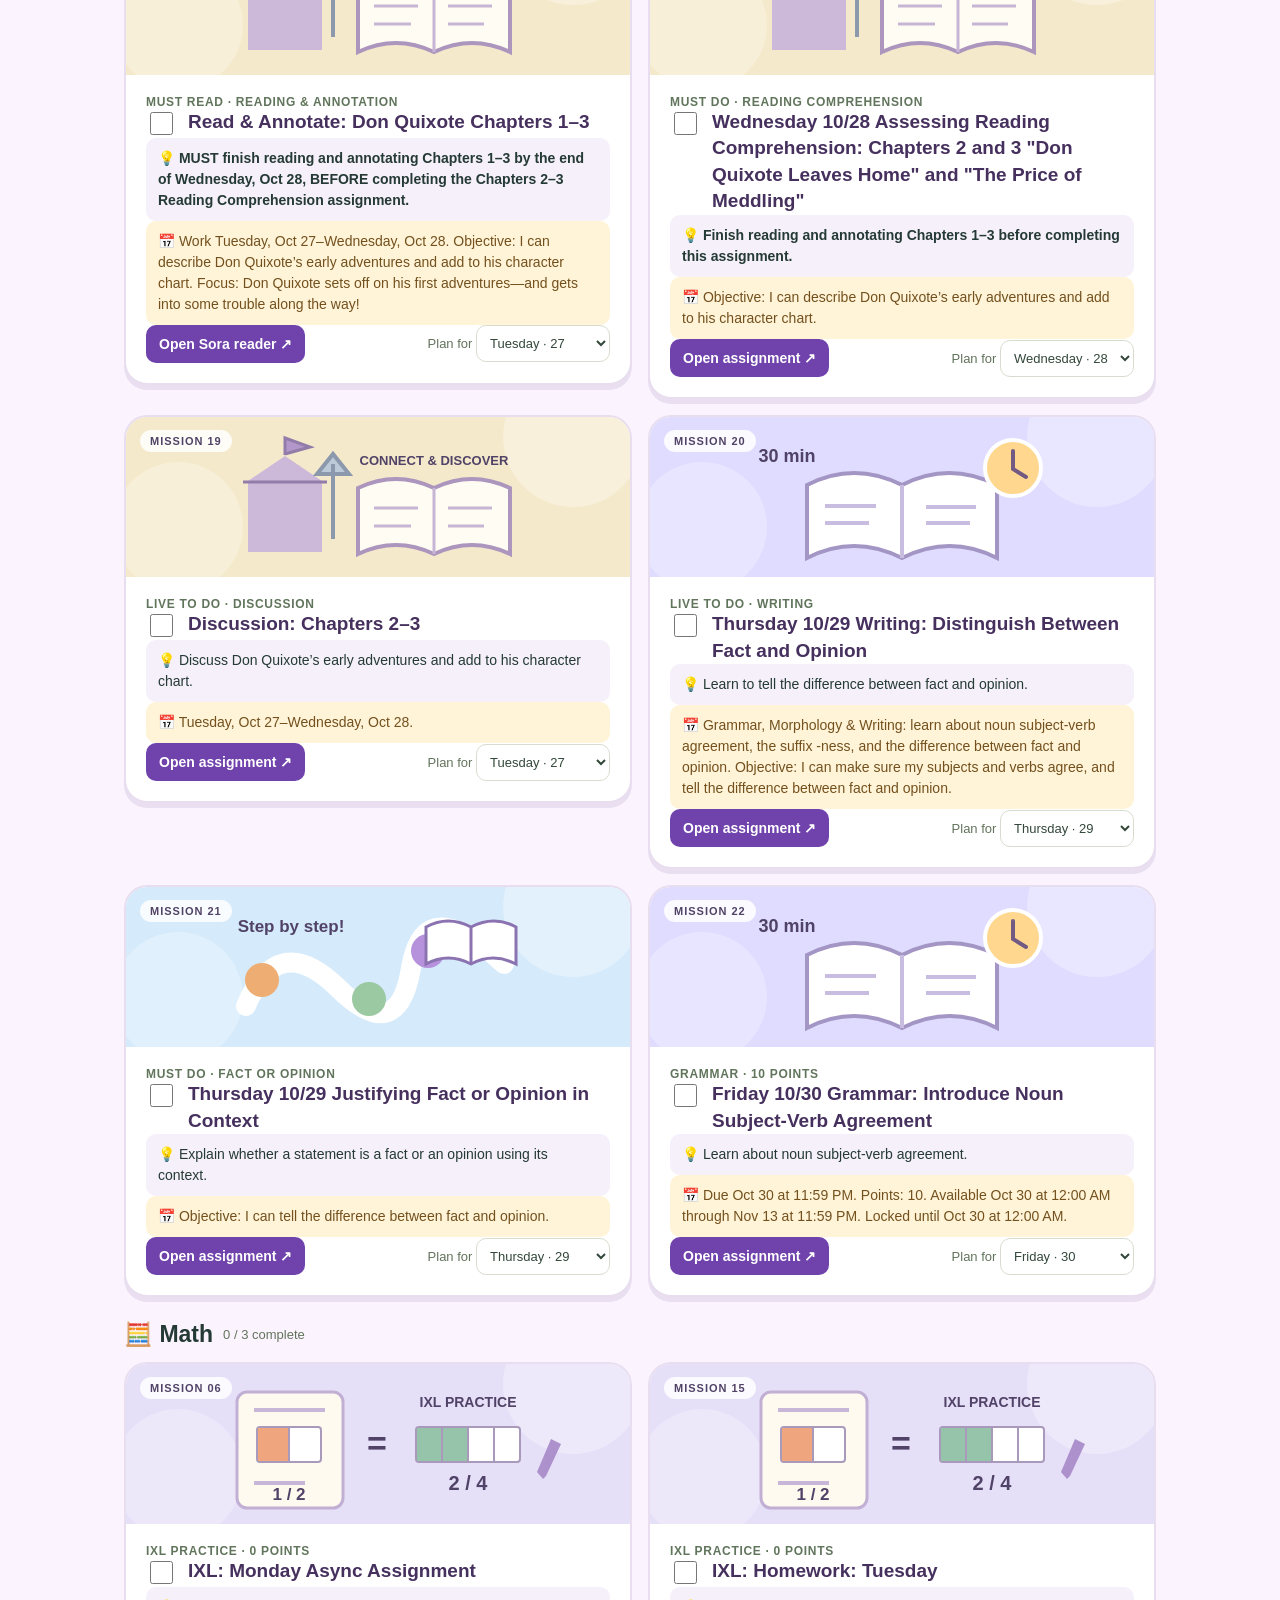
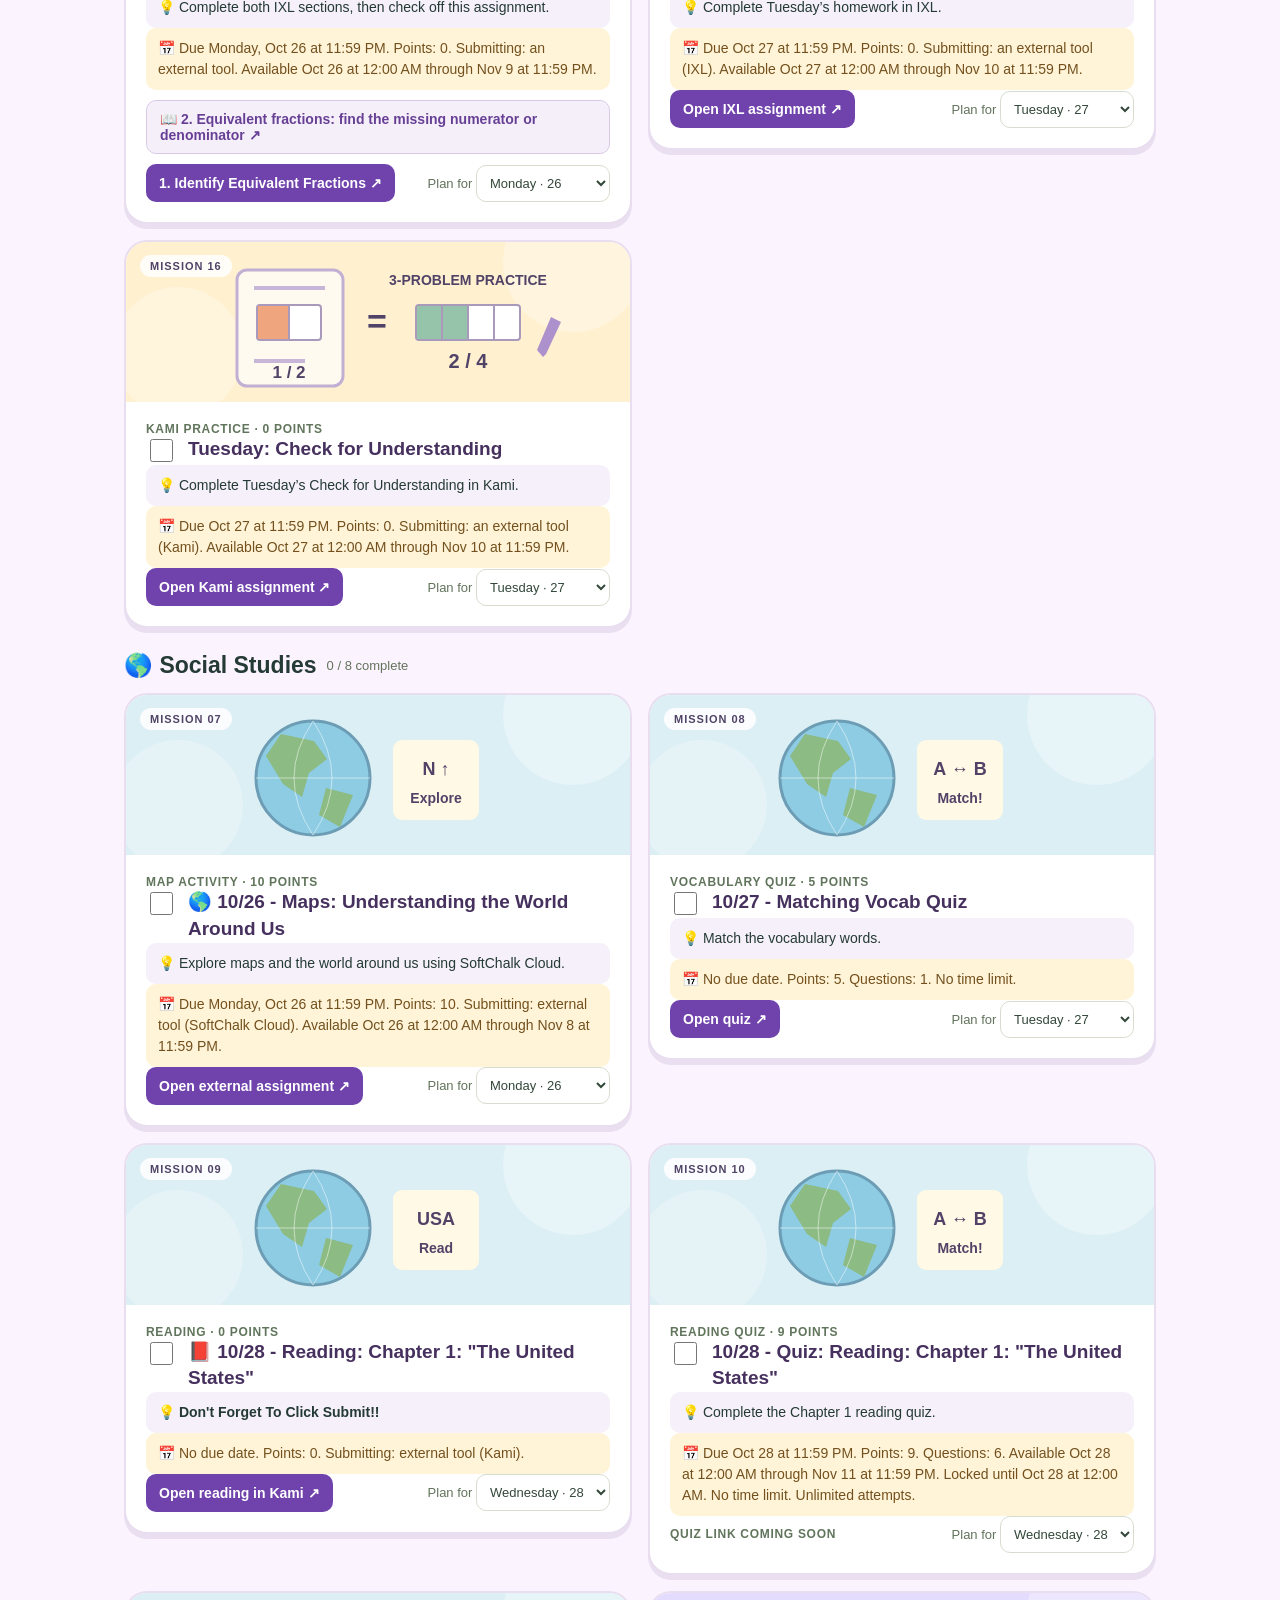
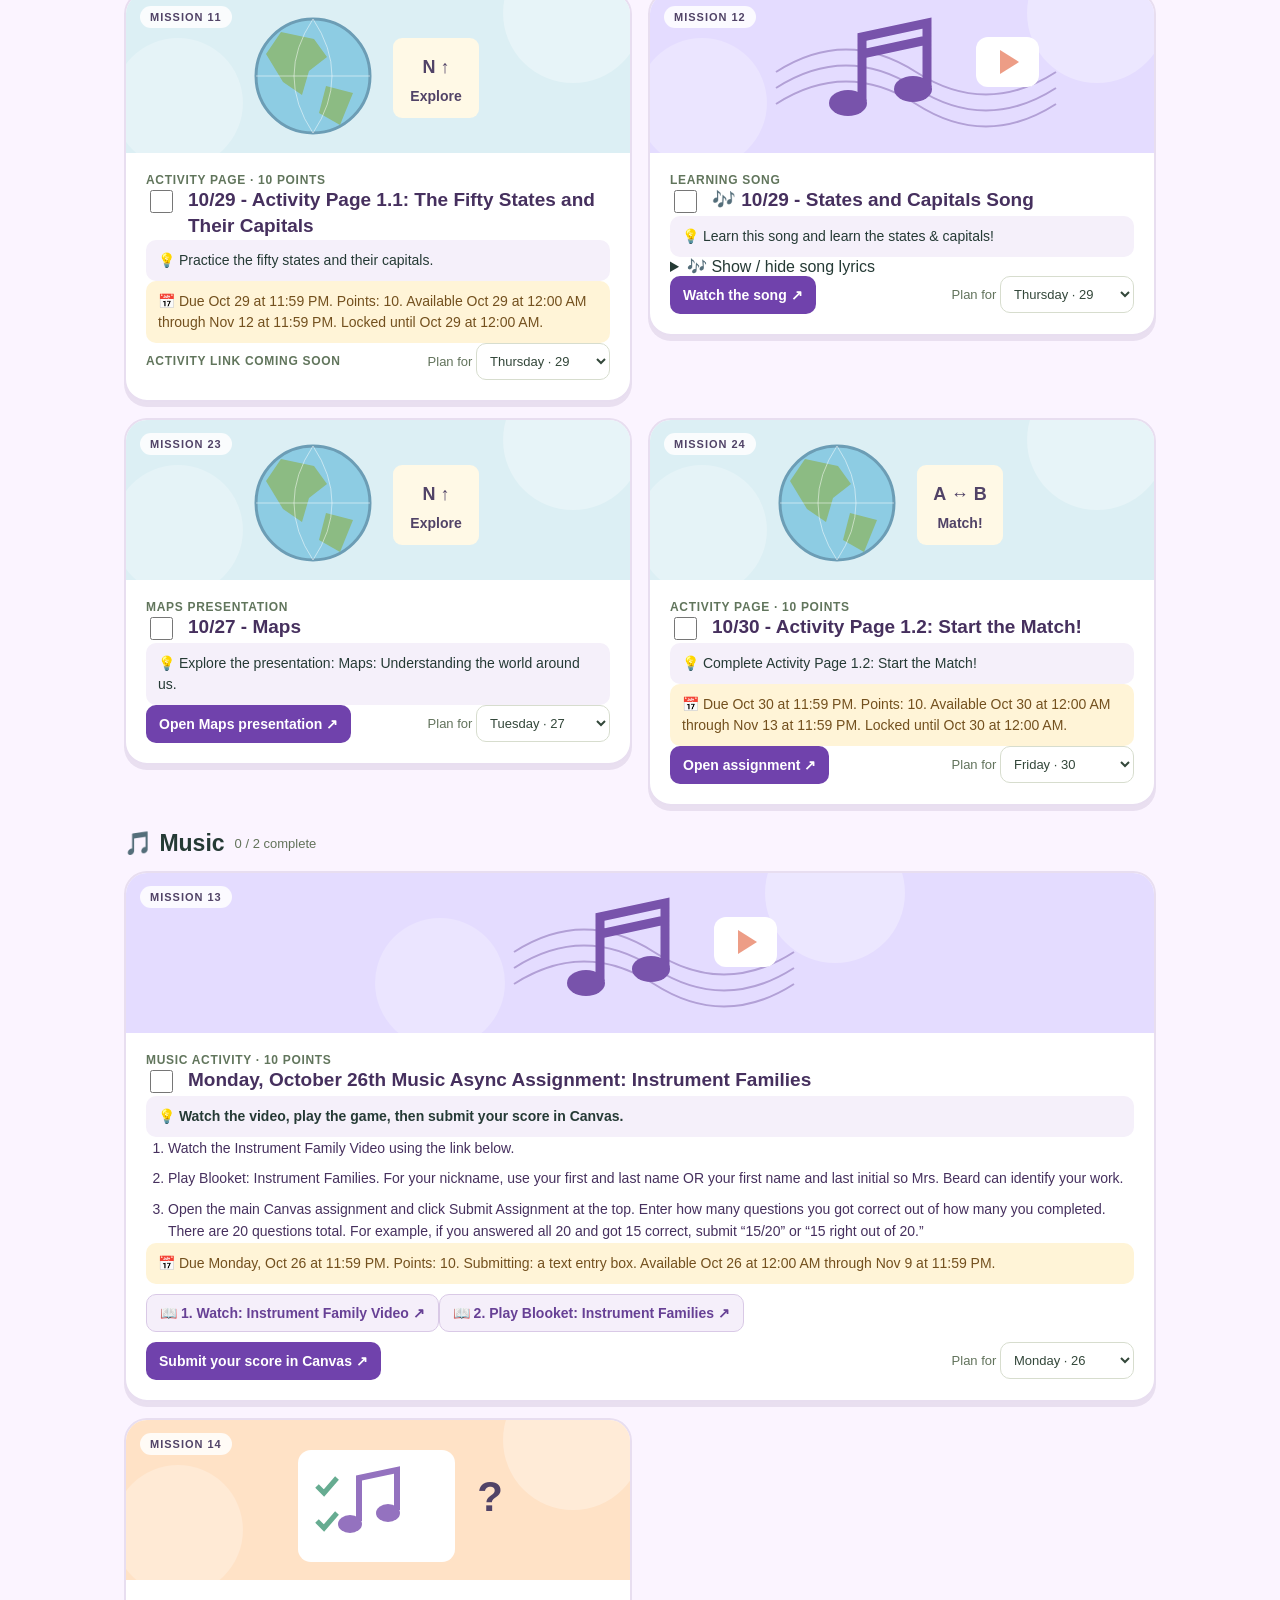
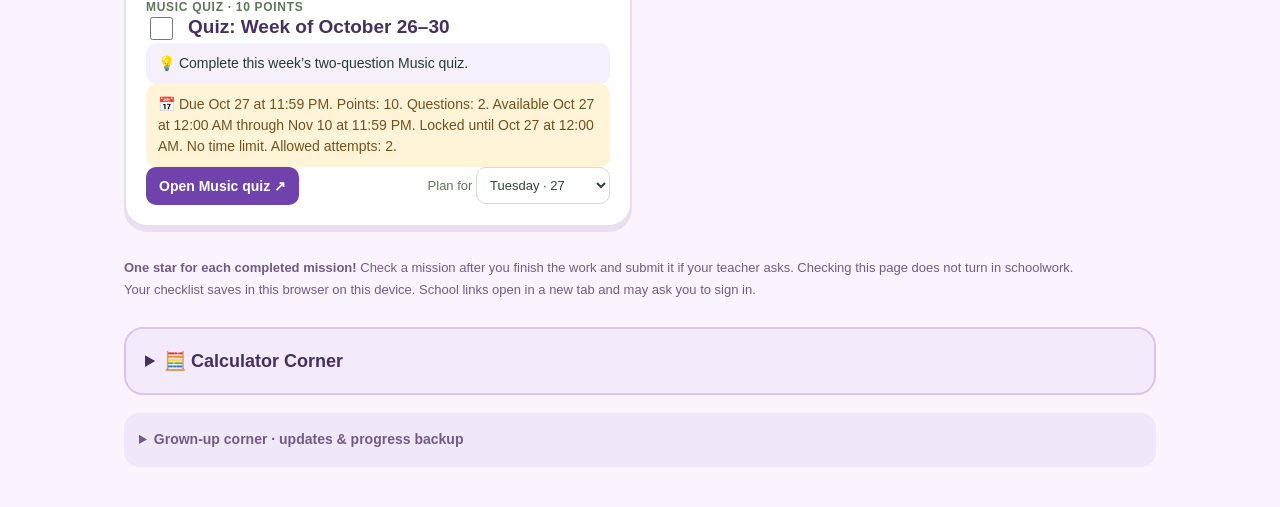
==== commit 1a28b5c3: "Add Maps presentation and Start the Match Social Studies activity" ====
--- a/index.html
+++ b/index.html
@@ -15,7 +15,7 @@
 .autumn-assembly{margin:20px 0;padding:24px;border:4px solid #ad491b;border-radius:22px;background:linear-gradient(120deg,#fff0b9,#ffdab7);color:#612b16;box-shadow:0 7px 0 #c5743433;display:flex;align-items:center;gap:22px}.autumn-assembly-art{font-size:58px;line-height:1.2;flex-shrink:0}.autumn-assembly h2{font-size:clamp(24px,3vw,34px);line-height:1.2;margin:8px 0}.autumn-assembly p{font-size:20px;font-weight:800;margin:8px 0}.autumn-assembly .assembly-time{display:inline-block;background:#793716;color:#fff;padding:10px 16px;border-radius:12px}.autumn-assembly small{font-weight:800;letter-spacing:.04em}@media(max-width:600px){.autumn-assembly{padding:18px;gap:12px}.autumn-assembly-art{font-size:36px}}
 .card.prerequisite-locked{background:#eee;border-color:#aaa}.prerequisite-locked>svg,.prerequisite-locked>details>summary .mini-art{filter:grayscale(1);opacity:.5}.prerequisite-locked .card-body{color:#656565}.prerequisite-locked .actions,.prerequisite-locked .supplemental-links{opacity:.5}.prerequisite-notice{background:#fff3cf;border:2px solid #b49a55;color:#493d20;padding:14px;margin:12px;border-radius:12px;font-weight:700;line-height:1.5}.prerequisite-locked fieldset{border:0;padding:0;margin:0;min-width:0}
 </style><link rel="icon" type="image/svg+xml" href="./assets/icon.svg?v=1"><link rel="icon" type="image/png" sizes="32x32" href="./assets/favicon-32.png?v=1"><link rel="shortcut icon" href="./favicon.ico?v=1"><link rel="apple-touch-icon" sizes="180x180" href="./assets/apple-touch-icon.png?v=1"><link rel="manifest" href="./site.webmanifest"><meta name="theme-color" content="#7042ac"><link rel="stylesheet" href="./assets/calculators.css?v=5"><script defer src="./assets/calculators.js?v=5"></script><link rel="stylesheet" href="./assets/unfinished.css?v=1"><script defer src="./assets/unfinished.js?v=1"></script><script src="./assets/backup.js?v=1"></script><script defer src="./assets/master-list.js?v=1"></script></head><body><header><div class="wrap"><div class="eyebrow" id="weekHeading">Your weekly adventure · October 25–31, 2026</div><div style="position:relative;z-index:1;margin-top:12px"><label for="weekPicker">Your adventure week </label><select id="weekPicker" style="max-width:100%;margin:8px 0"><option value="2026-10-25">October 25–31, 2026</option></select></div><h1>Adalyn’s Learning Quest 🌿</h1><p>A little focus. A little discovery. A whole lot of stars.<br>Pick a mission, grab your worksheet, and let’s go!</p></div></header><main class="wrap"><section class="progress" aria-label="Your progress"><div><div id="scopeLabel" class="scope-label">All missions</div><strong id="progressText"></strong></div><span class="stars" id="stars"></span><div class="bar" role="progressbar" aria-label="Assignments completed" aria-valuemin="0" aria-valuemax="5"><div class="fill"></div></div><small id="encourage" aria-live="polite"></small><div class="startrail" id="startrail" aria-hidden="true"></div></section><details id="unfinishedWeeks" class="unfinished-weeks"><summary><span aria-hidden="true">🎒</span><span>Unfinished from previous weeks<small>Pick up an earlier mission right where you left it.</small></span><span data-unfinished-count class="unfinished-count">Checking…</span></summary><div class="unfinished-content"><p class="unfinished-help">These assignments stay in their original week. Finish them there, then return here. The list uses checkmarks saved in this browser.</p><button type="button" data-unfinished-refresh>↻ Refresh list</button><p data-unfinished-status role="status" aria-live="polite">Checking earlier weeks…</p><div data-unfinished-list class="unfinished-list"></div></div></details><div class="toolbar"><div class="tabs" id="filters" aria-label="Filter assignments"></div><label>Show <select id="subject"><option value="all">Every subject</option></select></label></div><div class="tip">🗂️ <strong>Your worksheet clues:</strong> The notes on each mission tell you which printed sheet to find. Choose any day from Sunday through Saturday to plan your work with Dad. New missions start in “Not planned yet.” Open the assignment for your teacher’s instructions.</div><div id="missions"></div><div class="footer"><strong>One star for each completed mission!</strong> Check a mission after you finish the work and submit it if your teacher asks. Checking this page does not turn in schoolwork.<br><span id="storageNote">Your checklist saves in this browser on this device. School links open in a new tab and may ask you to sign in.</span><br><details id="calculatorCorner" class="calculator-corner"><summary>🧮 Calculator Corner</summary><div class="calculator-content"><p class="calc-help">Pick a tool to help with your math.</p><div class="calculator-switches" aria-label="Choose calculator"><button type="button" data-calculator-mode="gcf" aria-pressed="true" aria-controls="gcfPanel">⭐ Find the GCF</button><button type="button" data-calculator-mode="standard" aria-pressed="false" aria-controls="standardPanel">🧮 Four-function calculator</button><button type="button" data-calculator-mode="multiplication" aria-pressed="false" aria-controls="multiplicationPanel">🌈 Multiplication chart</button></div><section id="gcfPanel" class="calc-panel" aria-labelledby="gcfTitle"><h3 id="gcfTitle">Greatest Common Factor</h3><p class="calc-help">Enter two whole numbers from 1 to 1,000,000. Look for the yellow GCF squares!</p><form id="gcfForm" class="factor-form"><label for="factorA">First number<input id="factorA" type="number" min="1" max="1000000" step="1" value="" inputmode="numeric" required></label><label for="factorB">Second number<input id="factorB" type="number" min="1" max="1000000" step="1" value="" inputmode="numeric" required></label><button type="submit">Find factors</button><button type="button" id="clearFactors">Clear</button></form><div id="factorResult" aria-live="polite"></div></section><section id="standardPanel" class="calc-panel" aria-labelledby="standardTitle" tabindex="0" hidden><div class="standard-calculator"><h3 id="standardTitle">Four-function calculator</h3><div class="calc-screen"><div id="calcOperation" class="calc-operation"></div><output id="calcDisplay" class="calc-display" aria-label="Calculator result" aria-live="polite">0</output></div><div id="calcKeypad" class="calc-keypad"><button type="button" data-calc-key="AC" aria-label="Clear all" class="utility">AC</button><button type="button" data-calc-key="±" aria-label="Change sign" class="utility">±</button><button type="button" data-calc-key="⌫" aria-label="Delete last digit" class="utility">⌫</button><button type="button" data-calc-key="÷" aria-label="Divide" class="operator">÷</button><button type="button" data-calc-key="7" aria-label="7" class="">7</button><button type="button" data-calc-key="8" aria-label="8" class="">8</button><button type="button" data-calc-key="9" aria-label="9" class="">9</button><button type="button" data-calc-key="×" aria-label="Multiply" class="operator">×</button><button type="button" data-calc-key="4" aria-label="4" class="">4</button><button type="button" data-calc-key="5" aria-label="5" class="">5</button><button type="button" data-calc-key="6" aria-label="6" class="">6</button><button type="button" data-calc-key="−" aria-label="Subtract" class="operator">−</button><button type="button" data-calc-key="1" aria-label="1" class="">1</button><button type="button" data-calc-key="2" aria-label="2" class="">2</button><button type="button" data-calc-key="3" aria-label="3" class="">3</button><button type="button" data-calc-key="+" aria-label="Add" class="operator">+</button><button type="button" data-calc-key="0" aria-label="0" class="">0</button><button type="button" data-calc-key="." aria-label="Decimal point" class="">.</button><button type="button" data-calc-key="=" aria-label="Equals" class="equals">=</button></div><p class="calc-help">Tap the buttons or use your keyboard here. Escape clears; Backspace deletes. Operations are calculated one at a time. AC clears the calculator; history stays until you clear it below.</p><div class="calc-history-heading"><h4 id="calcHistoryTitle">📜 Calculation history</h4><button type="button" id="clearCalcHistory">Clear history</button></div><div id="calcHistory" class="calc-history" role="region" aria-labelledby="calcHistoryTitle" tabindex="0"></div></div></section><section id="multiplicationPanel" class="calc-panel" aria-labelledby="multiplicationTitle" hidden><h3 id="multiplicationTitle">🌈 Multiplication Explorer: 1–20</h3><p class="calc-help">Tap a number along the top to highlight its column, or a number down the side to highlight its row. Tap any answer to select its row and column together. Tap again to deselect! Only one row and one column can be selected at a time.</p><div class="multiplication-legend" aria-label="Highlight colors"><span class="legend-row">Blue: row</span><span class="legend-column">Purple: column</span><span class="legend-both">Teal: row + column</span></div><p class="calc-help">Explore all 20 numbers in one chart. Your highlights are saved on this browser.</p><button type="button" id="clearMultiplication">Clear all highlights</button><div id="multiplicationChart" class="multiplication-scroll" role="region" aria-label="Multiplication chart from 1 to 20" tabindex="0"></div><div id="multiplicationStatus" class="multiplication-status" role="status" aria-live="polite"></div></section></div></details><details class="parent-tools"><summary>Grown-up corner · updates &amp; progress backup</summary><p><strong>Updates:</strong> Open this same website or refresh it to see new assignments. Your saved checkmarks and day choices stay in this browser. Use a progress backup to move from the downloaded app to this website, or between devices.</p><p>Use the week selector at the top to choose your adventure. Each Sunday starts a separate weekly adventure. Updated assignment lists keep the same week and assignment identities. Full backups contain all weeks of saved progress, planned days, completion times, subject ordering, calculator states and history, and saved display settings. Canvas submissions and grades are not included.</p><button id="backup">Download full app backup</button> <label class="restore-label">Restore backup <input id="restore" type="file" accept=".json,application/json"></label><p id="backupStatus" role="status"></p><section class="subject-order" aria-labelledby="orderTitle"><h3 id="orderTitle">Put subjects in your favorite order</h3><p>Use the arrows to move a subject. All nine school-year subjects always appear here, even without assignments. Your saved order applies to every day and every week in this browser. Empty subject sections stay hidden in the mission view.</p><ol id="subjectOrderList"></ol><button id="resetSubjectOrder">Use suggested order</button><p id="subjectOrderStatus" role="status"></p></section><button id="reset">Reset this week’s checklist &amp; plan</button></details></div></main><div id="toast" role="status" hidden class="toast"></div><script>
-const tasks=[{"id":"science-canvas-25831815","subject":"Science","title":"Energy Relationships Among Plants and Animals","link":"https://vpa.instructure.com/courses/589246/assignments/25831815?module_item_id=67749411","defaultDay":"1","dueDate":"2026-10-26","kind":"Science activity · 0 points","note":"Complete Energy Relationships Among Plants and Animals using the external tool, SoftChalk Cloud.","extra":"Due Monday, Oct 26 at 11:59 PM. Points: 0. Submission: external tool (SoftChalk Cloud). Available Oct 26 at 12:00 AM through Nov 9 at 11:59 PM.","art":"energy-relationships","legacyId":"","identitySource":"https://vpa.instructure.com/courses/589246/assignments/25831815","linkLabel":"Open external assignment"},{"id":"science-canvas-25833377","subject":"Science","title":"Read: Energy Relationships Among Organisms","link":"https://vpa.instructure.com/courses/589246/assignments/25833377?module_item_id=67749465","defaultDay":"2","dueDate":"2026-10-27","kind":"Reading · 0 points","note":"Read about energy relationships among organisms.","extra":"Due Tuesday, Oct 27 at 11:59 PM. Available Oct 27 at 12:00 AM through Nov 10 at 11:59 PM. Locked until Oct 27 at 12:00 AM.","art":"energy-organisms-reading","legacyId":"","identitySource":"https://vpa.instructure.com/courses/589246/assignments/25833377","linkLabel":"Open reading","prerequisiteIds":["science-canvas-25831815"]},{"id":"science-canvas-5781213","subject":"Science","title":"Check Your Reading Quiz: Energy Relationships Among Organisms","link":"https://vpa.instructure.com/courses/589246/quizzes/5781213?module_item_id=67749485","defaultDay":"3","dueDate":"2026-10-28","kind":"Reading quiz · 10 points","note":"6 questions • No time limit • Unlimited attempts","extra":"Due Wednesday, Oct 28 at 11:59 PM. Available Oct 28 at 8:20 AM through Nov 11 at 11:59 PM. Locked until Oct 28 at 8:20 AM.","art":"energy-organisms-quiz","legacyId":"","identitySource":"https://vpa.instructure.com/courses/589246/quizzes/5781213","linkLabel":"Open reading quiz","prerequisiteIds":["science-canvas-25831815","science-canvas-25833377"]},{"id":"science-canvas-25833071","subject":"Science","title":"Research: Energy Relationships Among Plants and Animals","link":"https://vpa.instructure.com/courses/589246/assignments/25833071?module_item_id=67749539","defaultDay":"4","dueDate":"2026-10-29","kind":"Research · 10 points","note":"Research energy relationships among plants and animals. Open the assignment for your teacher’s instructions.","extra":"Due Thursday, Oct 29 at 11:59 PM. Available Oct 29 at 8:20 AM through Nov 12 at 11:59 PM. Locked until Oct 29 at 8:20 AM.","art":"energy-relationships-research","legacyId":"","identitySource":"https://vpa.instructure.com/courses/589246/assignments/25833071","linkLabel":"Open assignment","prerequisiteIds":["science-canvas-25831815","science-canvas-25833377","science-canvas-5781213"]},{"id":"science-canvas-29978481","subject":"Science","title":"Energy Flow Research Project","link":"https://vpa.instructure.com/courses/589246/assignments/29978481?module_item_id=81225073","defaultDay":"5","dueDate":"2026-10-30","kind":"Research project · 20 points","note":"Create your energy flow research project using your teacher’s instructions.","extra":"Due Friday, Oct 30 at 11:59 PM. Available Oct 30 at 8:20 AM through Nov 13 at 11:59 PM. Locked until Oct 30 at 8:20 AM.","art":"energy-flow-project","legacyId":"","identitySource":"https://vpa.instructure.com/courses/589246/assignments/29978481","linkLabel":"Open assignment","prerequisiteIds":["science-canvas-25831815","science-canvas-25833377","science-canvas-5781213","science-canvas-25833071"]},{"id":"math-ixl-monday-async-2026-10-26","subject":"Math","title":"IXL: Monday Async Assignment","defaultDay":"1","dueDate":"2026-10-26","kind":"IXL practice · 0 points","note":"Complete both IXL sections, then check off this assignment.","extra":"Due Monday, Oct 26 at 11:59 PM. Points: 0. Submitting: an external tool. Available Oct 26 at 12:00 AM through Nov 9 at 11:59 PM.","art":"equivalent-fractions-ixl","legacyId":"","identitySource":"math:ixl-monday-async:2026-10-26","link":"https://www.ixl.com/math/grade-4/identify-equivalent-fractions?lmsPlatform=1","linkLabel":"1. Identify Equivalent Fractions","additionalLinks":[{"label":"2. Equivalent fractions: find the missing numerator or denominator","link":"https://www.ixl.com/math/grade-4/equivalent-fractions-find-the-missing-numerator-or-denominator?lmsPlatform=1"}]},{"subject":"Social Studies","legacyId":"","id":"ss-canvas-25835855","title":"🌎 10/26 - Maps: Understanding the World Around Us","defaultDay":"1","dueDate":"2026-10-26","kind":"Map activity · 10 points","note":"Explore maps and the world around us using SoftChalk Cloud.","extra":"Due Monday, Oct 26 at 11:59 PM. Points: 10. Submitting: external tool (SoftChalk Cloud). Available Oct 26 at 12:00 AM through Nov 8 at 11:59 PM.","link":"https://vpa.instructure.com/courses/589352/assignments/25835855?module_item_id=67759373","linkLabel":"Open external assignment","art":"world-map","identitySource":"ss-canvas-25835855"},{"subject":"Social Studies","legacyId":"","id":"ss-canvas-6720447","title":"10/27 - Matching Vocab Quiz","defaultDay":"2","kind":"Vocabulary quiz · 5 points","note":"Match the vocabulary words.","extra":"No due date. Points: 5. Questions: 1. No time limit.","link":"https://vpa.instructure.com/courses/589352/quizzes/6720447/take?user_id=767744","linkLabel":"Open quiz","art":"map-vocab","identitySource":"ss-canvas-6720447"},{"subject":"Social Studies","legacyId":"","id":"ss-us-reading-2026-10-28","title":"📕 10/28 - Reading: Chapter 1: \"The United States\"","defaultDay":"3","kind":"Reading · 0 points","note":"Don't Forget To Click Submit!!","noteBold":true,"extra":"No due date. Points: 0. Submitting: external tool (Kami).","link":"https://web.kamihq.com/web/viewer.html?state=%7B%22ids%22%3A%5B%221VUMVFJle2YaQf6H_iAVnAiuE_h2WIxmi%22%5D%2C%22action%22%3A%22open%22%2C%22userId%22%3A%22100720277295438691177%22%7D&filename=Adalyn%20Staples%20-%20FINAL_G5_U3_C1_TheUnitedStates_masked.pdf&kami_user_id=53729545","linkLabel":"Open reading in Kami","art":"us-reading","identitySource":"ss-us-reading-2026-10-28"},{"subject":"Social Studies","legacyId":"","id":"ss-us-quiz-2026-10-28","title":"10/28 - Quiz: Reading: Chapter 1: \"The United States\"","defaultDay":"3","dueDate":"2026-10-28","kind":"Reading quiz · 9 points","note":"Complete the Chapter 1 reading quiz.","extra":"Due Oct 28 at 11:59 PM. Points: 9. Questions: 6. Available Oct 28 at 12:00 AM through Nov 11 at 11:59 PM. Locked until Oct 28 at 12:00 AM. No time limit. Unlimited attempts.","link":"","noLinkLabel":"Quiz link coming soon","art":"map-vocab","identitySource":"ss-us-quiz-2026-10-28"},{"subject":"Social Studies","legacyId":"","id":"ss-fifty-states-activity-2026-10-29","title":"10/29 - Activity Page 1.1: The Fifty States and Their Capitals","defaultDay":"4","dueDate":"2026-10-29","kind":"Activity page · 10 points","note":"Practice the fifty states and their capitals.","extra":"Due Oct 29 at 11:59 PM. Points: 10. Available Oct 29 at 12:00 AM through Nov 12 at 11:59 PM. Locked until Oct 29 at 12:00 AM.","link":"","noLinkLabel":"Activity link coming soon","art":"world-map","identitySource":"ss-fifty-states-activity-2026-10-29"},{"subject":"Social Studies","legacyId":"","id":"ss-states-capitals-song-2026-10-29","title":"🎶 10/29 - States and Capitals Song","defaultDay":"4","kind":"Learning song","note":"Learn this song and learn the states & capitals!","extra":"","link":"https://www.youtube.com/watch?v=bx6c_EefZAQ&list=RDbx6c_EefZAQ&start_radio=1","linkLabel":"Watch the song","art":"music-lesson","identitySource":"ss-states-capitals-song-2026-10-29","lyrics":"Baton Rouge, Louisiana\nIndianapolis, Indiana\nColumbus is the capital of Ohio\nThere’s Montgomery, Alabama,\nSouth of Helena, Montana\nThen there’s Denver, Colorado\nUnder Boise, Idaho\nTexas has Austin, then we go north to\nMassachusetts, Boston, and\nAlbany, New York\nTallahassee, Florida, and\nWashington, DC\nSanta Fe, New Mexico, and\nNashville, Tennessee\nTrenton’s in New Jersey, north of\nJefferson City, Missouri — you’ve got\nRichmond in Virginia\nSouth Dakota has Pierre\nHarrisburg’s in Pennsylvania\nAnd Augusta up in Maine\nHere is Providence, Rhode Island, next to\nDover, Delaware\nConcord, New Hampshire, just took a jaunt to\nMontpelier, which is up in Vermont\nHartford’s in Connecticut, so pretty in the fall\nAnd Kansas has Topeka, and\nMinnesota has Saint Paul\nJuneau in Alaska, and there’s\nLincoln in Nebraska, and it’s\nRaleigh out in North Carolina, and then there’s\nMadison, Wisconsin, and\nOlympia in Washington\nPhoenix, Arizona, and\nLansing, Michigan\nHonolulu, Hawaii’s a joy\nJackson, Mississippi, and\nSpringfield, Illinois\nSouth Carolina with Columbia down the way, and\nAnnapolis in Maryland on Chesapeake Bay — they have wonderful clam chowder\nCheyenne is in Wyoming, and perhaps you make your home in\nSalt Lake City out in Utah, where the buffalo roam\nAtlanta’s down in Georgia, and there’s\nBismarck, North Dakota, and you can live in\nFrankfort in your old Kentucky home"},{"id":"music-canvas-30076863","subject":"Music","title":"Monday, October 26th Music Async Assignment: Instrument Families","defaultDay":"1","dueDate":"2026-10-26","kind":"Music activity · 10 points","fullWidth":true,"note":"Watch the video, play the game, then submit your score in Canvas.","noteBold":true,"instructionSteps":["Watch the Instrument Family Video using the link below.","Play Blooket: Instrument Families. For your nickname, use your first and last name OR your first name and last initial so Mrs. Beard can identify your work.","Open the main Canvas assignment and click Submit Assignment at the top. Enter how many questions you got correct out of how many you completed. There are 20 questions total. For example, if you answered all 20 and got 15 correct, submit “15/20” or “15 right out of 20.”"],"extra":"Due Monday, Oct 26 at 11:59 PM. Points: 10. Submitting: a text entry box. Available Oct 26 at 12:00 AM through Nov 9 at 11:59 PM.","link":"https://vpa.instructure.com/courses/589078/assignments/30076863?module_item_id=81535187","linkLabel":"Submit your score in Canvas","additionalLinks":[{"label":"1. Watch: Instrument Family Video","link":"https://www.youtube.com/watch?v=43c_Sg2x7DU"},{"label":"2. Play Blooket: Instrument Families","link":"https://play.blooket.com/play?hwId=6adb4865519bbd15f14244eb"}],"art":"music-lesson","legacyId":"","identitySource":"https://vpa.instructure.com/courses/589078/assignments/30076863"},{"id":"music-canvas-6720163","subject":"Music","title":"Quiz: Week of October 26–30","defaultDay":"2","dueDate":"2026-10-27","kind":"Music quiz · 10 points","note":"Complete this week’s two-question Music quiz.","extra":"Due Oct 27 at 11:59 PM. Points: 10. Questions: 2. Available Oct 27 at 12:00 AM through Nov 10 at 11:59 PM. Locked until Oct 27 at 12:00 AM. No time limit. Allowed attempts: 2.","link":"https://vpa.instructure.com/courses/589078/quizzes/6720163?module_item_id=81535197","linkLabel":"Open Music quiz","art":"music-quiz","legacyId":"","identitySource":"https://vpa.instructure.com/courses/589078/quizzes/6720163"},{"id":"math-canvas-30089159","subject":"Math","title":"IXL: Homework: Tuesday","defaultDay":"2","dueDate":"2026-10-27","kind":"IXL practice · 0 points","note":"Complete Tuesday’s homework in IXL.","extra":"Due Oct 27 at 11:59 PM. Points: 0. Submitting: an external tool (IXL). Available Oct 27 at 12:00 AM through Nov 10 at 11:59 PM.","link":"https://vpa.instructure.com/courses/589846/assignments/30089159?module_item_id=81571625","linkLabel":"Open IXL assignment","art":"equivalent-fractions-ixl","legacyId":"","identitySource":"https://vpa.instructure.com/courses/589846/assignments/30089159"},{"id":"math-canvas-30089189","subject":"Math","title":"Tuesday: Check for Understanding","defaultDay":"2","dueDate":"2026-10-27","kind":"Kami practice · 0 points","note":"Complete Tuesday’s Check for Understanding in Kami.","extra":"Due Oct 27 at 11:59 PM. Points: 0. Submitting: an external tool (Kami). Available Oct 27 at 12:00 AM through Nov 10 at 11:59 PM.","link":"https://vpa.instructure.com/courses/589846/assignments/30089189?module_item_id=81571821","linkLabel":"Open Kami assignment","art":"equivalent-fractions-worksheet","legacyId":"","identitySource":"https://vpa.instructure.com/courses/589846/assignments/30089189"},{"id":"elar-read-chapters-1-3-2026-10-27","title":"Read & Annotate: Don Quixote Chapters 1–3","defaultDay":"2","dueDate":"2026-10-28","kind":"MUST READ · Reading & annotation","note":"MUST finish reading and annotating Chapters 1–3 by the end of Wednesday, Oct 28, BEFORE completing the Chapters 2–3 Reading Comprehension assignment.","noteBold":true,"extra":"Work Tuesday, Oct 27–Wednesday, Oct 28. Objective: I can describe Don Quixote’s early adventures and add to his character chart. Focus: Don Quixote sets off on his first adventures—and gets into some trouble along the way!","link":"https://vpa.instructure.com/courses/589156/external_tools/17042","linkLabel":"Open Sora reader","art":"quixote-reader","subject":"ELAR","legacyId":"","identitySource":"https://vpa.instructure.com/courses/589156/external_tools/17042"},{"id":"elar-canvas-28028529","title":"Wednesday 10/28 Assessing Reading Comprehension: Chapters 2 and 3 \"Don Quixote Leaves Home\" and \"The Price of Meddling\"","defaultDay":"3","kind":"MUST DO · Reading comprehension","note":"Finish reading and annotating Chapters 1–3 before completing this assignment.","noteBold":true,"extra":"Objective: I can describe Don Quixote’s early adventures and add to his character chart.","link":"https://vpa.instructure.com/courses/589156/assignments/28028529","art":"quixote-knight","subject":"ELAR","legacyId":"","identitySource":"https://vpa.instructure.com/courses/589156/assignments/28028529"},{"id":"elar-canvas-28023295","title":"Discussion: Chapters 2–3","defaultDay":"2","kind":"LIVE TO DO · Discussion","note":"Discuss Don Quixote’s early adventures and add to his character chart.","extra":"Tuesday, Oct 27–Wednesday, Oct 28.","link":"https://vpa.instructure.com/courses/589156/assignments/28023295","art":"quixote-connections","subject":"ELAR","legacyId":"","identitySource":"https://vpa.instructure.com/courses/589156/assignments/28023295"},{"id":"elar-canvas-28030017","title":"Thursday 10/29 Writing: Distinguish Between Fact and Opinion","defaultDay":"4","kind":"LIVE TO DO · Writing","note":"Learn to tell the difference between fact and opinion.","extra":"Grammar, Morphology & Writing: learn about noun subject-verb agreement, the suffix -ness, and the difference between fact and opinion. Objective: I can make sure my subjects and verbs agree, and tell the difference between fact and opinion.","link":"https://vpa.instructure.com/courses/589156/assignments/28030017","art":"reading-log","subject":"ELAR","legacyId":"","identitySource":"https://vpa.instructure.com/courses/589156/assignments/28030017"},{"id":"elar-canvas-28030805","title":"Thursday 10/29 Justifying Fact or Opinion in Context","defaultDay":"4","kind":"MUST DO · Fact or opinion","note":"Explain whether a statement is a fact or an opinion using its context.","extra":"Objective: I can tell the difference between fact and opinion.","link":"https://vpa.instructure.com/courses/589156/assignments/28030805","art":"reading-path","subject":"ELAR","legacyId":"","identitySource":"https://vpa.instructure.com/courses/589156/assignments/28030805"},{"id":"elar-canvas-28024915","title":"Friday 10/30 Grammar: Introduce Noun Subject-Verb Agreement","defaultDay":"5","dueDate":"2026-10-30","kind":"Grammar · 10 points","note":"Learn about noun subject-verb agreement.","extra":"Due Oct 30 at 11:59 PM. Points: 10. Available Oct 30 at 12:00 AM through Nov 13 at 11:59 PM. Locked until Oct 30 at 12:00 AM.","link":"https://vpa.instructure.com/courses/589156/assignments/28024915","art":"reading-log","subject":"ELAR","legacyId":"","identitySource":"https://vpa.instructure.com/courses/589156/assignments/28024915"}];
+const tasks=[{"id":"science-canvas-25831815","subject":"Science","title":"Energy Relationships Among Plants and Animals","link":"https://vpa.instructure.com/courses/589246/assignments/25831815?module_item_id=67749411","defaultDay":"1","dueDate":"2026-10-26","kind":"Science activity · 0 points","note":"Complete Energy Relationships Among Plants and Animals using the external tool, SoftChalk Cloud.","extra":"Due Monday, Oct 26 at 11:59 PM. Points: 0. Submission: external tool (SoftChalk Cloud). Available Oct 26 at 12:00 AM through Nov 9 at 11:59 PM.","art":"energy-relationships","legacyId":"","identitySource":"https://vpa.instructure.com/courses/589246/assignments/25831815","linkLabel":"Open external assignment"},{"id":"science-canvas-25833377","subject":"Science","title":"Read: Energy Relationships Among Organisms","link":"https://vpa.instructure.com/courses/589246/assignments/25833377?module_item_id=67749465","defaultDay":"2","dueDate":"2026-10-27","kind":"Reading · 0 points","note":"Read about energy relationships among organisms.","extra":"Due Tuesday, Oct 27 at 11:59 PM. Available Oct 27 at 12:00 AM through Nov 10 at 11:59 PM. Locked until Oct 27 at 12:00 AM.","art":"energy-organisms-reading","legacyId":"","identitySource":"https://vpa.instructure.com/courses/589246/assignments/25833377","linkLabel":"Open reading","prerequisiteIds":["science-canvas-25831815"]},{"id":"science-canvas-5781213","subject":"Science","title":"Check Your Reading Quiz: Energy Relationships Among Organisms","link":"https://vpa.instructure.com/courses/589246/quizzes/5781213?module_item_id=67749485","defaultDay":"3","dueDate":"2026-10-28","kind":"Reading quiz · 10 points","note":"6 questions • No time limit • Unlimited attempts","extra":"Due Wednesday, Oct 28 at 11:59 PM. Available Oct 28 at 8:20 AM through Nov 11 at 11:59 PM. Locked until Oct 28 at 8:20 AM.","art":"energy-organisms-quiz","legacyId":"","identitySource":"https://vpa.instructure.com/courses/589246/quizzes/5781213","linkLabel":"Open reading quiz","prerequisiteIds":["science-canvas-25831815","science-canvas-25833377"]},{"id":"science-canvas-25833071","subject":"Science","title":"Research: Energy Relationships Among Plants and Animals","link":"https://vpa.instructure.com/courses/589246/assignments/25833071?module_item_id=67749539","defaultDay":"4","dueDate":"2026-10-29","kind":"Research · 10 points","note":"Research energy relationships among plants and animals. Open the assignment for your teacher’s instructions.","extra":"Due Thursday, Oct 29 at 11:59 PM. Available Oct 29 at 8:20 AM through Nov 12 at 11:59 PM. Locked until Oct 29 at 8:20 AM.","art":"energy-relationships-research","legacyId":"","identitySource":"https://vpa.instructure.com/courses/589246/assignments/25833071","linkLabel":"Open assignment","prerequisiteIds":["science-canvas-25831815","science-canvas-25833377","science-canvas-5781213"]},{"id":"science-canvas-29978481","subject":"Science","title":"Energy Flow Research Project","link":"https://vpa.instructure.com/courses/589246/assignments/29978481?module_item_id=81225073","defaultDay":"5","dueDate":"2026-10-30","kind":"Research project · 20 points","note":"Create your energy flow research project using your teacher’s instructions.","extra":"Due Friday, Oct 30 at 11:59 PM. Available Oct 30 at 8:20 AM through Nov 13 at 11:59 PM. Locked until Oct 30 at 8:20 AM.","art":"energy-flow-project","legacyId":"","identitySource":"https://vpa.instructure.com/courses/589246/assignments/29978481","linkLabel":"Open assignment","prerequisiteIds":["science-canvas-25831815","science-canvas-25833377","science-canvas-5781213","science-canvas-25833071"]},{"id":"math-ixl-monday-async-2026-10-26","subject":"Math","title":"IXL: Monday Async Assignment","defaultDay":"1","dueDate":"2026-10-26","kind":"IXL practice · 0 points","note":"Complete both IXL sections, then check off this assignment.","extra":"Due Monday, Oct 26 at 11:59 PM. Points: 0. Submitting: an external tool. Available Oct 26 at 12:00 AM through Nov 9 at 11:59 PM.","art":"equivalent-fractions-ixl","legacyId":"","identitySource":"math:ixl-monday-async:2026-10-26","link":"https://www.ixl.com/math/grade-4/identify-equivalent-fractions?lmsPlatform=1","linkLabel":"1. Identify Equivalent Fractions","additionalLinks":[{"label":"2. Equivalent fractions: find the missing numerator or denominator","link":"https://www.ixl.com/math/grade-4/equivalent-fractions-find-the-missing-numerator-or-denominator?lmsPlatform=1"}]},{"subject":"Social Studies","legacyId":"","id":"ss-canvas-25835855","title":"🌎 10/26 - Maps: Understanding the World Around Us","defaultDay":"1","dueDate":"2026-10-26","kind":"Map activity · 10 points","note":"Explore maps and the world around us using SoftChalk Cloud.","extra":"Due Monday, Oct 26 at 11:59 PM. Points: 10. Submitting: external tool (SoftChalk Cloud). Available Oct 26 at 12:00 AM through Nov 8 at 11:59 PM.","link":"https://vpa.instructure.com/courses/589352/assignments/25835855?module_item_id=67759373","linkLabel":"Open external assignment","art":"world-map","identitySource":"ss-canvas-25835855"},{"subject":"Social Studies","legacyId":"","id":"ss-canvas-6720447","title":"10/27 - Matching Vocab Quiz","defaultDay":"2","kind":"Vocabulary quiz · 5 points","note":"Match the vocabulary words.","extra":"No due date. Points: 5. Questions: 1. No time limit.","link":"https://vpa.instructure.com/courses/589352/quizzes/6720447/take?user_id=767744","linkLabel":"Open quiz","art":"map-vocab","identitySource":"ss-canvas-6720447"},{"subject":"Social Studies","legacyId":"","id":"ss-us-reading-2026-10-28","title":"📕 10/28 - Reading: Chapter 1: \"The United States\"","defaultDay":"3","kind":"Reading · 0 points","note":"Don't Forget To Click Submit!!","noteBold":true,"extra":"No due date. Points: 0. Submitting: external tool (Kami).","link":"https://web.kamihq.com/web/viewer.html?state=%7B%22ids%22%3A%5B%221VUMVFJle2YaQf6H_iAVnAiuE_h2WIxmi%22%5D%2C%22action%22%3A%22open%22%2C%22userId%22%3A%22100720277295438691177%22%7D&filename=Adalyn%20Staples%20-%20FINAL_G5_U3_C1_TheUnitedStates_masked.pdf&kami_user_id=53729545","linkLabel":"Open reading in Kami","art":"us-reading","identitySource":"ss-us-reading-2026-10-28"},{"subject":"Social Studies","legacyId":"","id":"ss-us-quiz-2026-10-28","title":"10/28 - Quiz: Reading: Chapter 1: \"The United States\"","defaultDay":"3","dueDate":"2026-10-28","kind":"Reading quiz · 9 points","note":"Complete the Chapter 1 reading quiz.","extra":"Due Oct 28 at 11:59 PM. Points: 9. Questions: 6. Available Oct 28 at 12:00 AM through Nov 11 at 11:59 PM. Locked until Oct 28 at 12:00 AM. No time limit. Unlimited attempts.","link":"","noLinkLabel":"Quiz link coming soon","art":"map-vocab","identitySource":"ss-us-quiz-2026-10-28"},{"subject":"Social Studies","legacyId":"","id":"ss-fifty-states-activity-2026-10-29","title":"10/29 - Activity Page 1.1: The Fifty States and Their Capitals","defaultDay":"4","dueDate":"2026-10-29","kind":"Activity page · 10 points","note":"Practice the fifty states and their capitals.","extra":"Due Oct 29 at 11:59 PM. Points: 10. Available Oct 29 at 12:00 AM through Nov 12 at 11:59 PM. Locked until Oct 29 at 12:00 AM.","link":"","noLinkLabel":"Activity link coming soon","art":"world-map","identitySource":"ss-fifty-states-activity-2026-10-29"},{"subject":"Social Studies","legacyId":"","id":"ss-states-capitals-song-2026-10-29","title":"🎶 10/29 - States and Capitals Song","defaultDay":"4","kind":"Learning song","note":"Learn this song and learn the states & capitals!","extra":"","link":"https://www.youtube.com/watch?v=bx6c_EefZAQ&list=RDbx6c_EefZAQ&start_radio=1","linkLabel":"Watch the song","art":"music-lesson","identitySource":"ss-states-capitals-song-2026-10-29","lyrics":"Baton Rouge, Louisiana\nIndianapolis, Indiana\nColumbus is the capital of Ohio\nThere’s Montgomery, Alabama,\nSouth of Helena, Montana\nThen there’s Denver, Colorado\nUnder Boise, Idaho\nTexas has Austin, then we go north to\nMassachusetts, Boston, and\nAlbany, New York\nTallahassee, Florida, and\nWashington, DC\nSanta Fe, New Mexico, and\nNashville, Tennessee\nTrenton’s in New Jersey, north of\nJefferson City, Missouri — you’ve got\nRichmond in Virginia\nSouth Dakota has Pierre\nHarrisburg’s in Pennsylvania\nAnd Augusta up in Maine\nHere is Providence, Rhode Island, next to\nDover, Delaware\nConcord, New Hampshire, just took a jaunt to\nMontpelier, which is up in Vermont\nHartford’s in Connecticut, so pretty in the fall\nAnd Kansas has Topeka, and\nMinnesota has Saint Paul\nJuneau in Alaska, and there’s\nLincoln in Nebraska, and it’s\nRaleigh out in North Carolina, and then there’s\nMadison, Wisconsin, and\nOlympia in Washington\nPhoenix, Arizona, and\nLansing, Michigan\nHonolulu, Hawaii’s a joy\nJackson, Mississippi, and\nSpringfield, Illinois\nSouth Carolina with Columbia down the way, and\nAnnapolis in Maryland on Chesapeake Bay — they have wonderful clam chowder\nCheyenne is in Wyoming, and perhaps you make your home in\nSalt Lake City out in Utah, where the buffalo roam\nAtlanta’s down in Georgia, and there’s\nBismarck, North Dakota, and you can live in\nFrankfort in your old Kentucky home"},{"id":"music-canvas-30076863","subject":"Music","title":"Monday, October 26th Music Async Assignment: Instrument Families","defaultDay":"1","dueDate":"2026-10-26","kind":"Music activity · 10 points","fullWidth":true,"note":"Watch the video, play the game, then submit your score in Canvas.","noteBold":true,"instructionSteps":["Watch the Instrument Family Video using the link below.","Play Blooket: Instrument Families. For your nickname, use your first and last name OR your first name and last initial so Mrs. Beard can identify your work.","Open the main Canvas assignment and click Submit Assignment at the top. Enter how many questions you got correct out of how many you completed. There are 20 questions total. For example, if you answered all 20 and got 15 correct, submit “15/20” or “15 right out of 20.”"],"extra":"Due Monday, Oct 26 at 11:59 PM. Points: 10. Submitting: a text entry box. Available Oct 26 at 12:00 AM through Nov 9 at 11:59 PM.","link":"https://vpa.instructure.com/courses/589078/assignments/30076863?module_item_id=81535187","linkLabel":"Submit your score in Canvas","additionalLinks":[{"label":"1. Watch: Instrument Family Video","link":"https://www.youtube.com/watch?v=43c_Sg2x7DU"},{"label":"2. Play Blooket: Instrument Families","link":"https://play.blooket.com/play?hwId=6adb4865519bbd15f14244eb"}],"art":"music-lesson","legacyId":"","identitySource":"https://vpa.instructure.com/courses/589078/assignments/30076863"},{"id":"music-canvas-6720163","subject":"Music","title":"Quiz: Week of October 26–30","defaultDay":"2","dueDate":"2026-10-27","kind":"Music quiz · 10 points","note":"Complete this week’s two-question Music quiz.","extra":"Due Oct 27 at 11:59 PM. Points: 10. Questions: 2. Available Oct 27 at 12:00 AM through Nov 10 at 11:59 PM. Locked until Oct 27 at 12:00 AM. No time limit. Allowed attempts: 2.","link":"https://vpa.instructure.com/courses/589078/quizzes/6720163?module_item_id=81535197","linkLabel":"Open Music quiz","art":"music-quiz","legacyId":"","identitySource":"https://vpa.instructure.com/courses/589078/quizzes/6720163"},{"id":"math-canvas-30089159","subject":"Math","title":"IXL: Homework: Tuesday","defaultDay":"2","dueDate":"2026-10-27","kind":"IXL practice · 0 points","note":"Complete Tuesday’s homework in IXL.","extra":"Due Oct 27 at 11:59 PM. Points: 0. Submitting: an external tool (IXL). Available Oct 27 at 12:00 AM through Nov 10 at 11:59 PM.","link":"https://vpa.instructure.com/courses/589846/assignments/30089159?module_item_id=81571625","linkLabel":"Open IXL assignment","art":"equivalent-fractions-ixl","legacyId":"","identitySource":"https://vpa.instructure.com/courses/589846/assignments/30089159"},{"id":"math-canvas-30089189","subject":"Math","title":"Tuesday: Check for Understanding","defaultDay":"2","dueDate":"2026-10-27","kind":"Kami practice · 0 points","note":"Complete Tuesday’s Check for Understanding in Kami.","extra":"Due Oct 27 at 11:59 PM. Points: 0. Submitting: an external tool (Kami). Available Oct 27 at 12:00 AM through Nov 10 at 11:59 PM.","link":"https://vpa.instructure.com/courses/589846/assignments/30089189?module_item_id=81571821","linkLabel":"Open Kami assignment","art":"equivalent-fractions-worksheet","legacyId":"","identitySource":"https://vpa.instructure.com/courses/589846/assignments/30089189"},{"id":"elar-read-chapters-1-3-2026-10-27","title":"Read & Annotate: Don Quixote Chapters 1–3","defaultDay":"2","dueDate":"2026-10-28","kind":"MUST READ · Reading & annotation","note":"MUST finish reading and annotating Chapters 1–3 by the end of Wednesday, Oct 28, BEFORE completing the Chapters 2–3 Reading Comprehension assignment.","noteBold":true,"extra":"Work Tuesday, Oct 27–Wednesday, Oct 28. Objective: I can describe Don Quixote’s early adventures and add to his character chart. Focus: Don Quixote sets off on his first adventures—and gets into some trouble along the way!","link":"https://vpa.instructure.com/courses/589156/external_tools/17042","linkLabel":"Open Sora reader","art":"quixote-reader","subject":"ELAR","legacyId":"","identitySource":"https://vpa.instructure.com/courses/589156/external_tools/17042"},{"id":"elar-canvas-28028529","title":"Wednesday 10/28 Assessing Reading Comprehension: Chapters 2 and 3 \"Don Quixote Leaves Home\" and \"The Price of Meddling\"","defaultDay":"3","kind":"MUST DO · Reading comprehension","note":"Finish reading and annotating Chapters 1–3 before completing this assignment.","noteBold":true,"extra":"Objective: I can describe Don Quixote’s early adventures and add to his character chart.","link":"https://vpa.instructure.com/courses/589156/assignments/28028529","art":"quixote-knight","subject":"ELAR","legacyId":"","identitySource":"https://vpa.instructure.com/courses/589156/assignments/28028529"},{"id":"elar-canvas-28023295","title":"Discussion: Chapters 2–3","defaultDay":"2","kind":"LIVE TO DO · Discussion","note":"Discuss Don Quixote’s early adventures and add to his character chart.","extra":"Tuesday, Oct 27–Wednesday, Oct 28.","link":"https://vpa.instructure.com/courses/589156/assignments/28023295","art":"quixote-connections","subject":"ELAR","legacyId":"","identitySource":"https://vpa.instructure.com/courses/589156/assignments/28023295"},{"id":"elar-canvas-28030017","title":"Thursday 10/29 Writing: Distinguish Between Fact and Opinion","defaultDay":"4","kind":"LIVE TO DO · Writing","note":"Learn to tell the difference between fact and opinion.","extra":"Grammar, Morphology & Writing: learn about noun subject-verb agreement, the suffix -ness, and the difference between fact and opinion. Objective: I can make sure my subjects and verbs agree, and tell the difference between fact and opinion.","link":"https://vpa.instructure.com/courses/589156/assignments/28030017","art":"reading-log","subject":"ELAR","legacyId":"","identitySource":"https://vpa.instructure.com/courses/589156/assignments/28030017"},{"id":"elar-canvas-28030805","title":"Thursday 10/29 Justifying Fact or Opinion in Context","defaultDay":"4","kind":"MUST DO · Fact or opinion","note":"Explain whether a statement is a fact or an opinion using its context.","extra":"Objective: I can tell the difference between fact and opinion.","link":"https://vpa.instructure.com/courses/589156/assignments/28030805","art":"reading-path","subject":"ELAR","legacyId":"","identitySource":"https://vpa.instructure.com/courses/589156/assignments/28030805"},{"id":"elar-canvas-28024915","title":"Friday 10/30 Grammar: Introduce Noun Subject-Verb Agreement","defaultDay":"5","dueDate":"2026-10-30","kind":"Grammar · 10 points","note":"Learn about noun subject-verb agreement.","extra":"Due Oct 30 at 11:59 PM. Points: 10. Available Oct 30 at 12:00 AM through Nov 13 at 11:59 PM. Locked until Oct 30 at 12:00 AM.","link":"https://vpa.instructure.com/courses/589156/assignments/28024915","art":"reading-log","subject":"ELAR","legacyId":"","identitySource":"https://vpa.instructure.com/courses/589156/assignments/28024915"},{"id":"ss-maps-presentation-2026-10-27","subject":"Social Studies","title":"10/27 - Maps","defaultDay":"2","kind":"Maps presentation","note":"Explore the presentation: Maps: Understanding the world around us.","extra":"","link":"https://docs.google.com/presentation/d/1ZbfCiGoo-xYGHy8ppql6YNRkAsZgVnA25SkndAwT2rQ/edit?slide=id.p9#slide=id.p9","linkLabel":"Open Maps presentation","art":"world-map","legacyId":"","identitySource":"https://docs.google.com/presentation/d/1ZbfCiGoo-xYGHy8ppql6YNRkAsZgVnA25SkndAwT2rQ"},{"id":"ss-canvas-25836231","subject":"Social Studies","title":"10/30 - Activity Page 1.2: Start the Match!","defaultDay":"5","dueDate":"2026-10-30","kind":"Activity page · 10 points","note":"Complete Activity Page 1.2: Start the Match!","extra":"Due Oct 30 at 11:59 PM. Points: 10. Available Oct 30 at 12:00 AM through Nov 13 at 11:59 PM. Locked until Oct 30 at 12:00 AM.","link":"https://vpa.instructure.com/courses/589352/assignments/25836231?module_item_id=67759501","linkLabel":"Open assignment","art":"map-vocab","legacyId":"","identitySource":"https://vpa.instructure.com/courses/589352/assignments/25836231"}];
 const weekStart="2026-10-25";
 const weekDays=['Sunday','Monday','Tuesday','Wednesday','Thursday','Friday','Saturday'].map((name,i)=>({id:String(i),name,label:name.slice(0,3)+' '+new Date(Date.parse(weekStart+'T12:00:00Z')+i*86400000).getUTCDate()}));
 const key='adalyn-learning-quest-week-'+weekStart;let state={};let storageWorks=true;
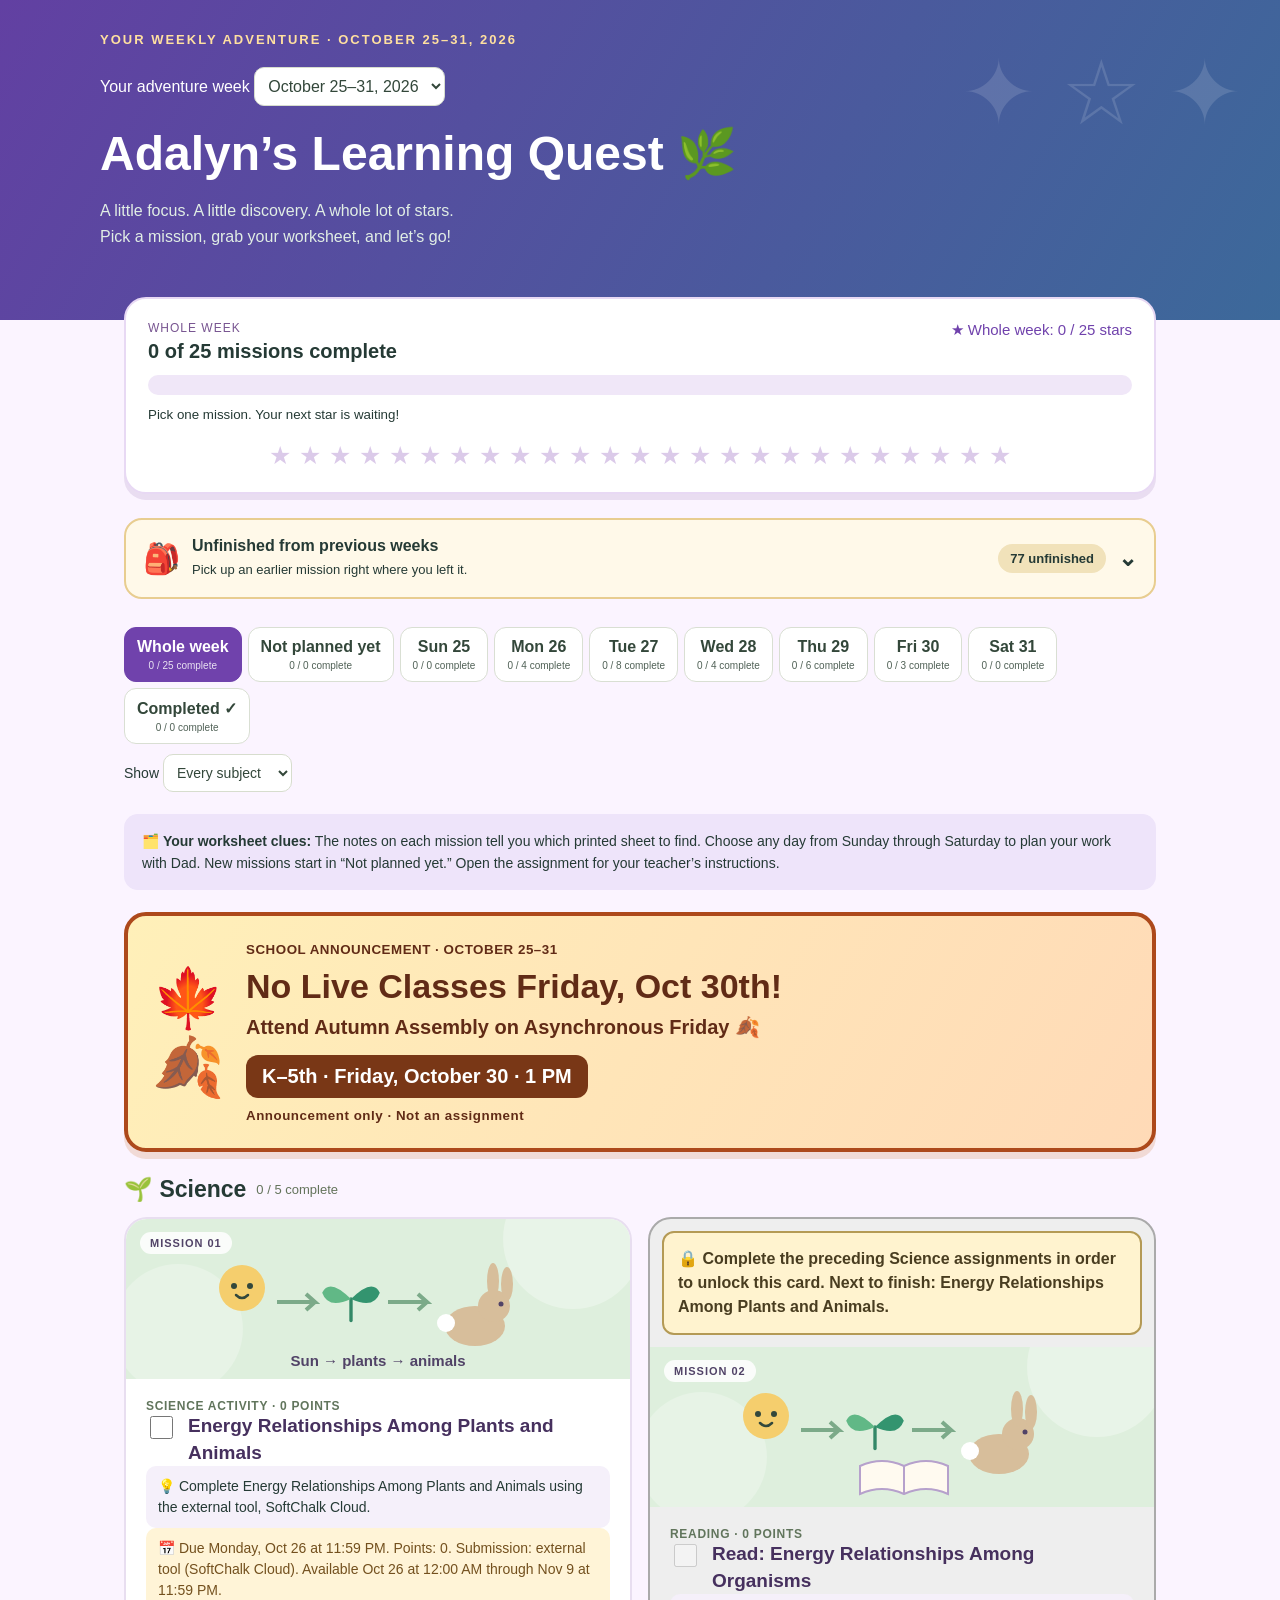
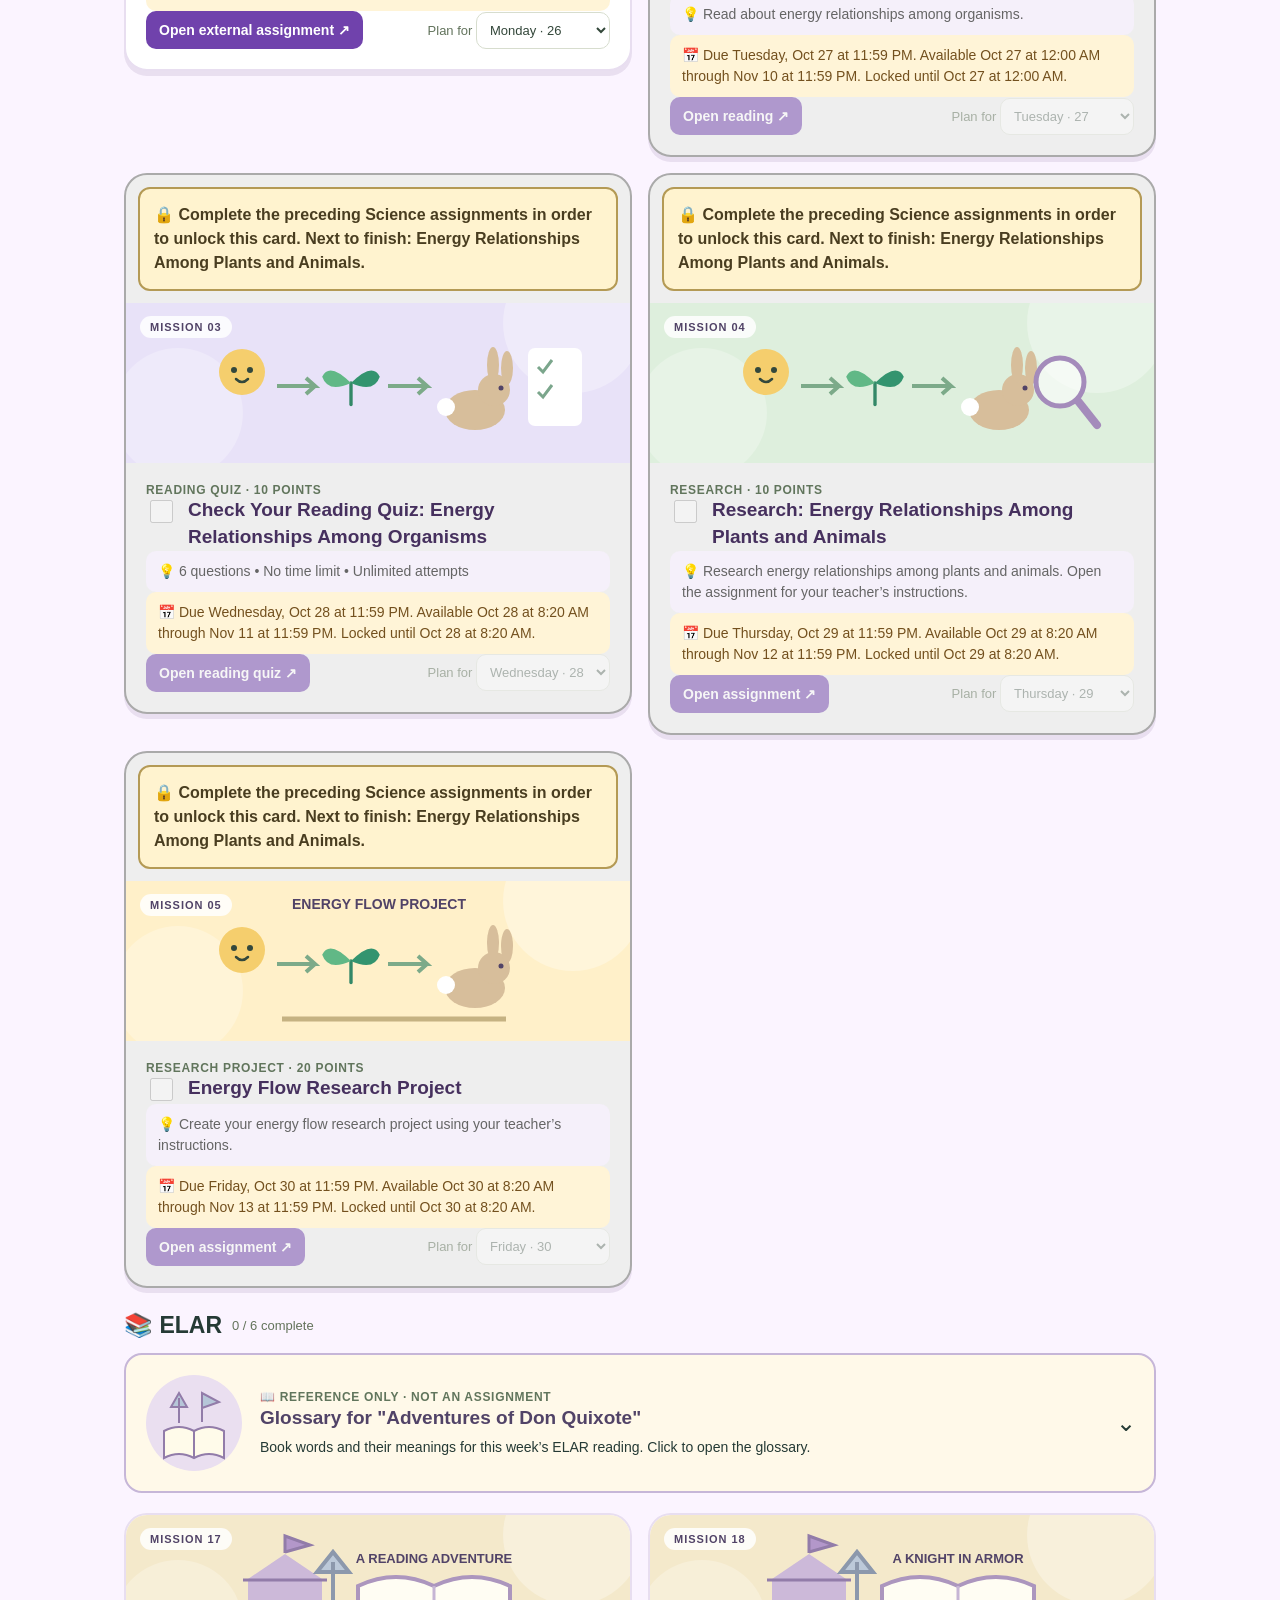
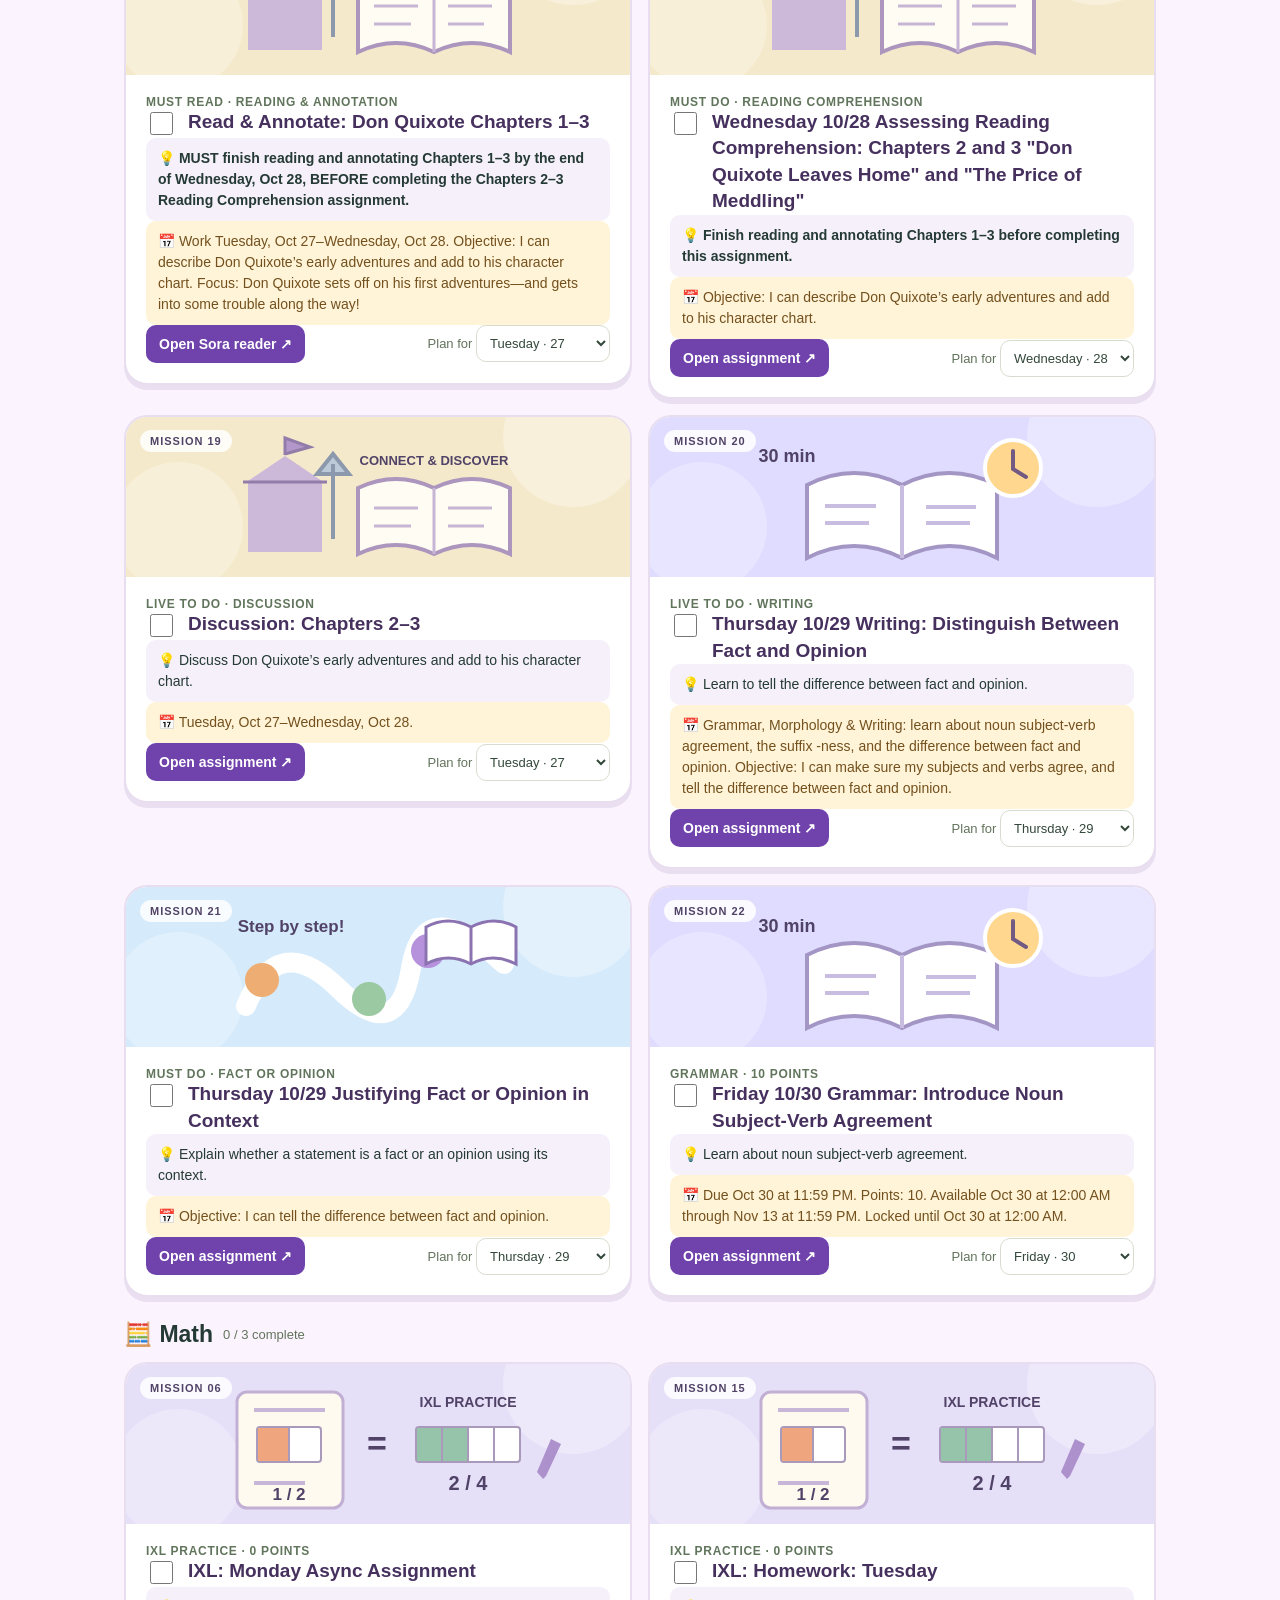
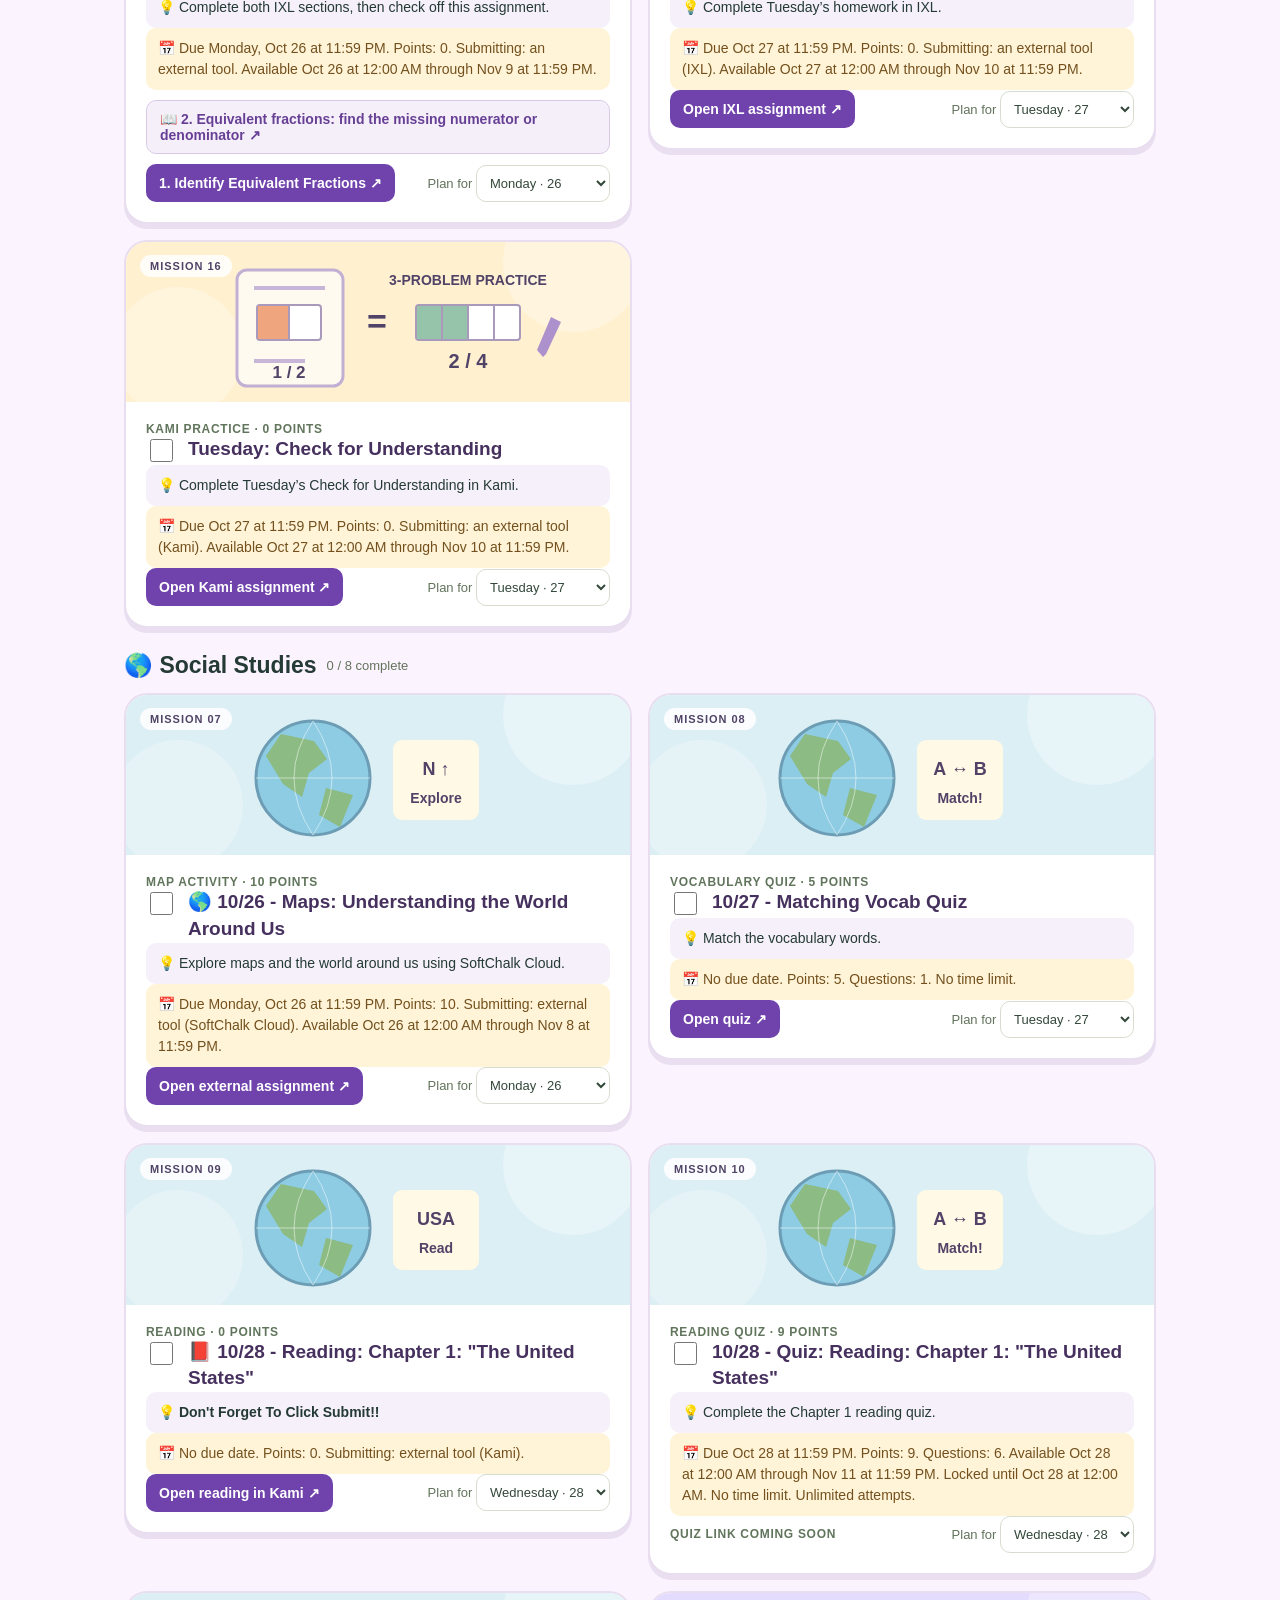
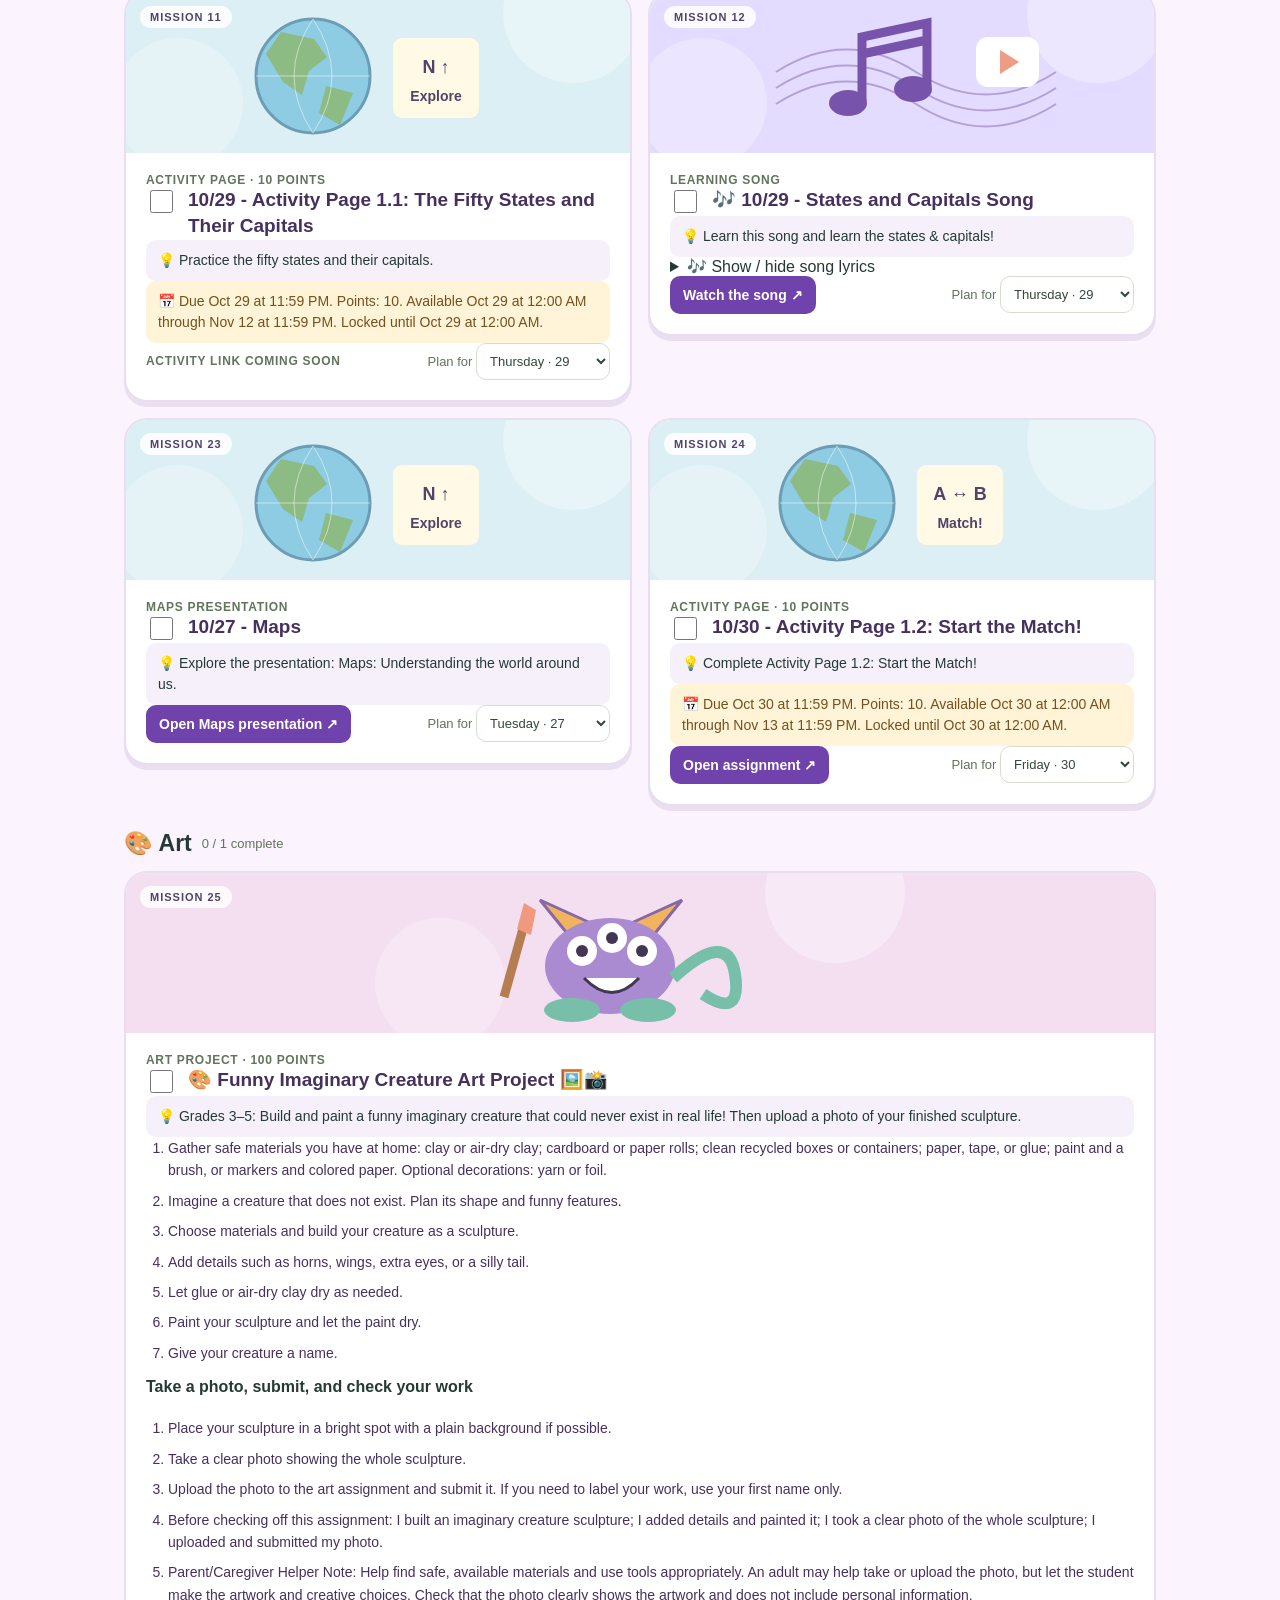
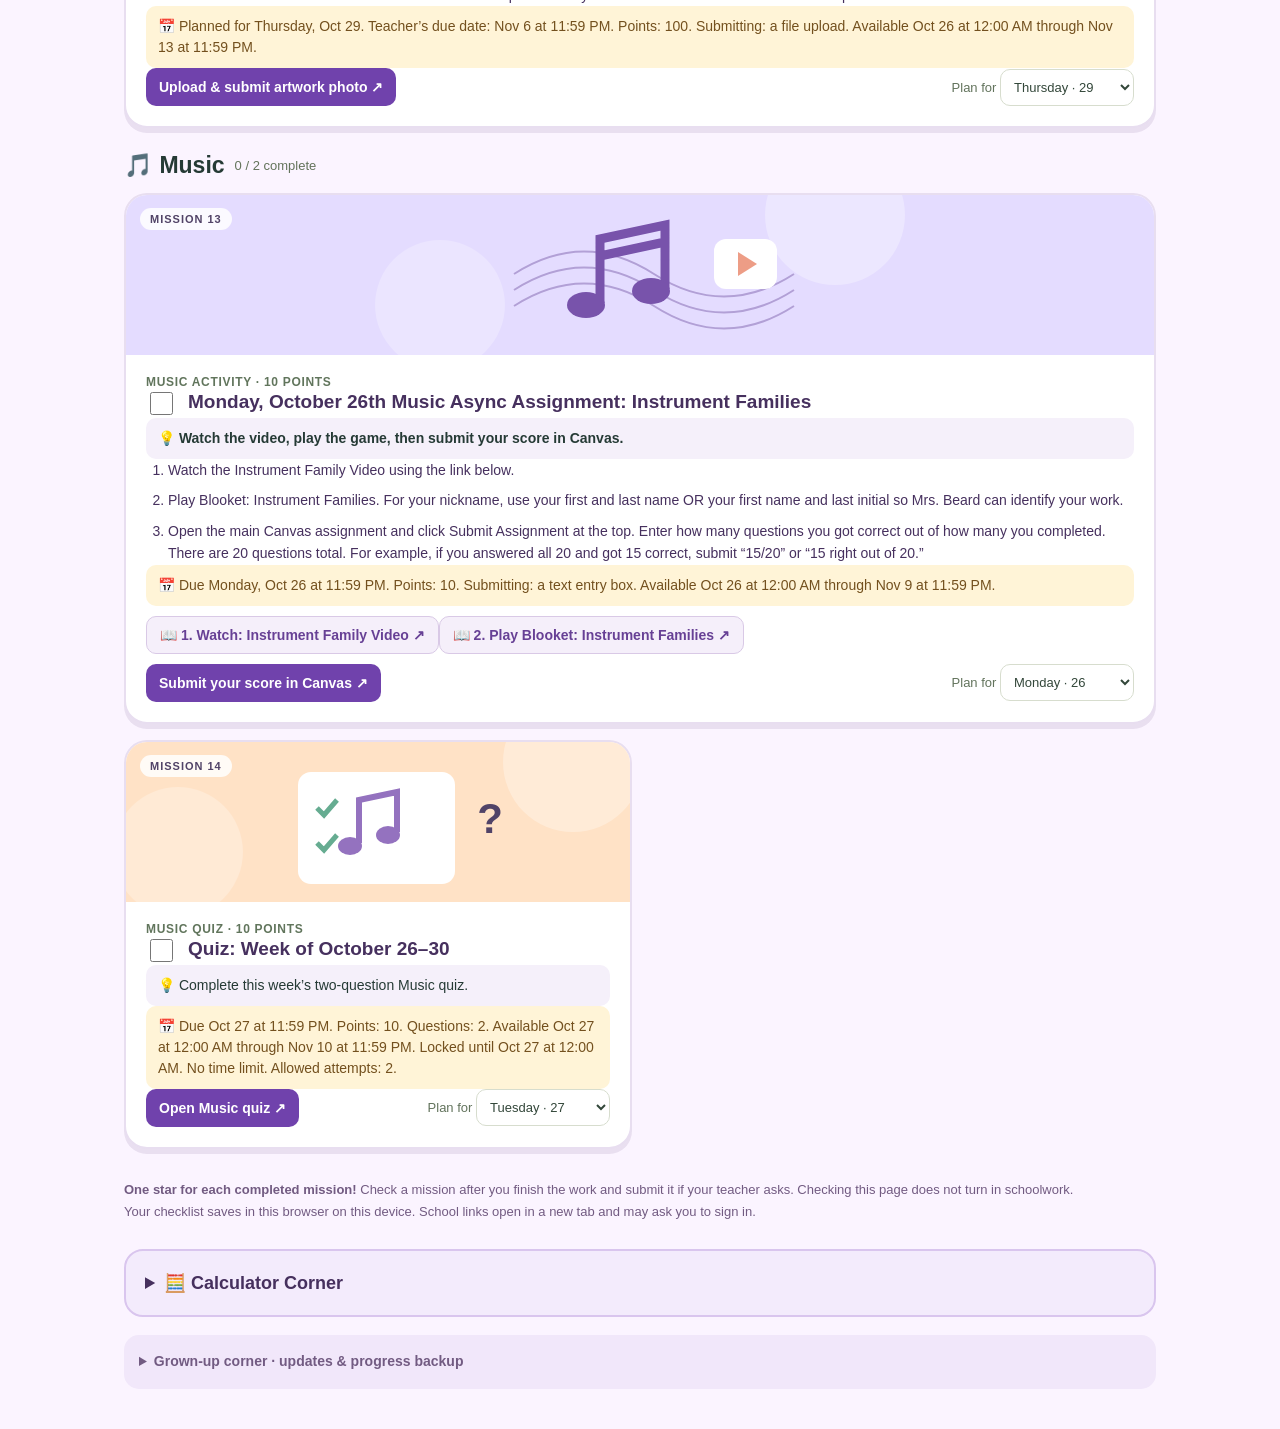
==== commit 20ab7377: "Add imaginary creature art project planned October 29" ====
--- a/index.html
+++ b/index.html
@@ -15,7 +15,7 @@
 .autumn-assembly{margin:20px 0;padding:24px;border:4px solid #ad491b;border-radius:22px;background:linear-gradient(120deg,#fff0b9,#ffdab7);color:#612b16;box-shadow:0 7px 0 #c5743433;display:flex;align-items:center;gap:22px}.autumn-assembly-art{font-size:58px;line-height:1.2;flex-shrink:0}.autumn-assembly h2{font-size:clamp(24px,3vw,34px);line-height:1.2;margin:8px 0}.autumn-assembly p{font-size:20px;font-weight:800;margin:8px 0}.autumn-assembly .assembly-time{display:inline-block;background:#793716;color:#fff;padding:10px 16px;border-radius:12px}.autumn-assembly small{font-weight:800;letter-spacing:.04em}@media(max-width:600px){.autumn-assembly{padding:18px;gap:12px}.autumn-assembly-art{font-size:36px}}
 .card.prerequisite-locked{background:#eee;border-color:#aaa}.prerequisite-locked>svg,.prerequisite-locked>details>summary .mini-art{filter:grayscale(1);opacity:.5}.prerequisite-locked .card-body{color:#656565}.prerequisite-locked .actions,.prerequisite-locked .supplemental-links{opacity:.5}.prerequisite-notice{background:#fff3cf;border:2px solid #b49a55;color:#493d20;padding:14px;margin:12px;border-radius:12px;font-weight:700;line-height:1.5}.prerequisite-locked fieldset{border:0;padding:0;margin:0;min-width:0}
 </style><link rel="icon" type="image/svg+xml" href="./assets/icon.svg?v=1"><link rel="icon" type="image/png" sizes="32x32" href="./assets/favicon-32.png?v=1"><link rel="shortcut icon" href="./favicon.ico?v=1"><link rel="apple-touch-icon" sizes="180x180" href="./assets/apple-touch-icon.png?v=1"><link rel="manifest" href="./site.webmanifest"><meta name="theme-color" content="#7042ac"><link rel="stylesheet" href="./assets/calculators.css?v=5"><script defer src="./assets/calculators.js?v=5"></script><link rel="stylesheet" href="./assets/unfinished.css?v=1"><script defer src="./assets/unfinished.js?v=1"></script><script src="./assets/backup.js?v=1"></script><script defer src="./assets/master-list.js?v=1"></script></head><body><header><div class="wrap"><div class="eyebrow" id="weekHeading">Your weekly adventure · October 25–31, 2026</div><div style="position:relative;z-index:1;margin-top:12px"><label for="weekPicker">Your adventure week </label><select id="weekPicker" style="max-width:100%;margin:8px 0"><option value="2026-10-25">October 25–31, 2026</option></select></div><h1>Adalyn’s Learning Quest 🌿</h1><p>A little focus. A little discovery. A whole lot of stars.<br>Pick a mission, grab your worksheet, and let’s go!</p></div></header><main class="wrap"><section class="progress" aria-label="Your progress"><div><div id="scopeLabel" class="scope-label">All missions</div><strong id="progressText"></strong></div><span class="stars" id="stars"></span><div class="bar" role="progressbar" aria-label="Assignments completed" aria-valuemin="0" aria-valuemax="5"><div class="fill"></div></div><small id="encourage" aria-live="polite"></small><div class="startrail" id="startrail" aria-hidden="true"></div></section><details id="unfinishedWeeks" class="unfinished-weeks"><summary><span aria-hidden="true">🎒</span><span>Unfinished from previous weeks<small>Pick up an earlier mission right where you left it.</small></span><span data-unfinished-count class="unfinished-count">Checking…</span></summary><div class="unfinished-content"><p class="unfinished-help">These assignments stay in their original week. Finish them there, then return here. The list uses checkmarks saved in this browser.</p><button type="button" data-unfinished-refresh>↻ Refresh list</button><p data-unfinished-status role="status" aria-live="polite">Checking earlier weeks…</p><div data-unfinished-list class="unfinished-list"></div></div></details><div class="toolbar"><div class="tabs" id="filters" aria-label="Filter assignments"></div><label>Show <select id="subject"><option value="all">Every subject</option></select></label></div><div class="tip">🗂️ <strong>Your worksheet clues:</strong> The notes on each mission tell you which printed sheet to find. Choose any day from Sunday through Saturday to plan your work with Dad. New missions start in “Not planned yet.” Open the assignment for your teacher’s instructions.</div><div id="missions"></div><div class="footer"><strong>One star for each completed mission!</strong> Check a mission after you finish the work and submit it if your teacher asks. Checking this page does not turn in schoolwork.<br><span id="storageNote">Your checklist saves in this browser on this device. School links open in a new tab and may ask you to sign in.</span><br><details id="calculatorCorner" class="calculator-corner"><summary>🧮 Calculator Corner</summary><div class="calculator-content"><p class="calc-help">Pick a tool to help with your math.</p><div class="calculator-switches" aria-label="Choose calculator"><button type="button" data-calculator-mode="gcf" aria-pressed="true" aria-controls="gcfPanel">⭐ Find the GCF</button><button type="button" data-calculator-mode="standard" aria-pressed="false" aria-controls="standardPanel">🧮 Four-function calculator</button><button type="button" data-calculator-mode="multiplication" aria-pressed="false" aria-controls="multiplicationPanel">🌈 Multiplication chart</button></div><section id="gcfPanel" class="calc-panel" aria-labelledby="gcfTitle"><h3 id="gcfTitle">Greatest Common Factor</h3><p class="calc-help">Enter two whole numbers from 1 to 1,000,000. Look for the yellow GCF squares!</p><form id="gcfForm" class="factor-form"><label for="factorA">First number<input id="factorA" type="number" min="1" max="1000000" step="1" value="" inputmode="numeric" required></label><label for="factorB">Second number<input id="factorB" type="number" min="1" max="1000000" step="1" value="" inputmode="numeric" required></label><button type="submit">Find factors</button><button type="button" id="clearFactors">Clear</button></form><div id="factorResult" aria-live="polite"></div></section><section id="standardPanel" class="calc-panel" aria-labelledby="standardTitle" tabindex="0" hidden><div class="standard-calculator"><h3 id="standardTitle">Four-function calculator</h3><div class="calc-screen"><div id="calcOperation" class="calc-operation"></div><output id="calcDisplay" class="calc-display" aria-label="Calculator result" aria-live="polite">0</output></div><div id="calcKeypad" class="calc-keypad"><button type="button" data-calc-key="AC" aria-label="Clear all" class="utility">AC</button><button type="button" data-calc-key="±" aria-label="Change sign" class="utility">±</button><button type="button" data-calc-key="⌫" aria-label="Delete last digit" class="utility">⌫</button><button type="button" data-calc-key="÷" aria-label="Divide" class="operator">÷</button><button type="button" data-calc-key="7" aria-label="7" class="">7</button><button type="button" data-calc-key="8" aria-label="8" class="">8</button><button type="button" data-calc-key="9" aria-label="9" class="">9</button><button type="button" data-calc-key="×" aria-label="Multiply" class="operator">×</button><button type="button" data-calc-key="4" aria-label="4" class="">4</button><button type="button" data-calc-key="5" aria-label="5" class="">5</button><button type="button" data-calc-key="6" aria-label="6" class="">6</button><button type="button" data-calc-key="−" aria-label="Subtract" class="operator">−</button><button type="button" data-calc-key="1" aria-label="1" class="">1</button><button type="button" data-calc-key="2" aria-label="2" class="">2</button><button type="button" data-calc-key="3" aria-label="3" class="">3</button><button type="button" data-calc-key="+" aria-label="Add" class="operator">+</button><button type="button" data-calc-key="0" aria-label="0" class="">0</button><button type="button" data-calc-key="." aria-label="Decimal point" class="">.</button><button type="button" data-calc-key="=" aria-label="Equals" class="equals">=</button></div><p class="calc-help">Tap the buttons or use your keyboard here. Escape clears; Backspace deletes. Operations are calculated one at a time. AC clears the calculator; history stays until you clear it below.</p><div class="calc-history-heading"><h4 id="calcHistoryTitle">📜 Calculation history</h4><button type="button" id="clearCalcHistory">Clear history</button></div><div id="calcHistory" class="calc-history" role="region" aria-labelledby="calcHistoryTitle" tabindex="0"></div></div></section><section id="multiplicationPanel" class="calc-panel" aria-labelledby="multiplicationTitle" hidden><h3 id="multiplicationTitle">🌈 Multiplication Explorer: 1–20</h3><p class="calc-help">Tap a number along the top to highlight its column, or a number down the side to highlight its row. Tap any answer to select its row and column together. Tap again to deselect! Only one row and one column can be selected at a time.</p><div class="multiplication-legend" aria-label="Highlight colors"><span class="legend-row">Blue: row</span><span class="legend-column">Purple: column</span><span class="legend-both">Teal: row + column</span></div><p class="calc-help">Explore all 20 numbers in one chart. Your highlights are saved on this browser.</p><button type="button" id="clearMultiplication">Clear all highlights</button><div id="multiplicationChart" class="multiplication-scroll" role="region" aria-label="Multiplication chart from 1 to 20" tabindex="0"></div><div id="multiplicationStatus" class="multiplication-status" role="status" aria-live="polite"></div></section></div></details><details class="parent-tools"><summary>Grown-up corner · updates &amp; progress backup</summary><p><strong>Updates:</strong> Open this same website or refresh it to see new assignments. Your saved checkmarks and day choices stay in this browser. Use a progress backup to move from the downloaded app to this website, or between devices.</p><p>Use the week selector at the top to choose your adventure. Each Sunday starts a separate weekly adventure. Updated assignment lists keep the same week and assignment identities. Full backups contain all weeks of saved progress, planned days, completion times, subject ordering, calculator states and history, and saved display settings. Canvas submissions and grades are not included.</p><button id="backup">Download full app backup</button> <label class="restore-label">Restore backup <input id="restore" type="file" accept=".json,application/json"></label><p id="backupStatus" role="status"></p><section class="subject-order" aria-labelledby="orderTitle"><h3 id="orderTitle">Put subjects in your favorite order</h3><p>Use the arrows to move a subject. All nine school-year subjects always appear here, even without assignments. Your saved order applies to every day and every week in this browser. Empty subject sections stay hidden in the mission view.</p><ol id="subjectOrderList"></ol><button id="resetSubjectOrder">Use suggested order</button><p id="subjectOrderStatus" role="status"></p></section><button id="reset">Reset this week’s checklist &amp; plan</button></details></div></main><div id="toast" role="status" hidden class="toast"></div><script>
-const tasks=[{"id":"science-canvas-25831815","subject":"Science","title":"Energy Relationships Among Plants and Animals","link":"https://vpa.instructure.com/courses/589246/assignments/25831815?module_item_id=67749411","defaultDay":"1","dueDate":"2026-10-26","kind":"Science activity · 0 points","note":"Complete Energy Relationships Among Plants and Animals using the external tool, SoftChalk Cloud.","extra":"Due Monday, Oct 26 at 11:59 PM. Points: 0. Submission: external tool (SoftChalk Cloud). Available Oct 26 at 12:00 AM through Nov 9 at 11:59 PM.","art":"energy-relationships","legacyId":"","identitySource":"https://vpa.instructure.com/courses/589246/assignments/25831815","linkLabel":"Open external assignment"},{"id":"science-canvas-25833377","subject":"Science","title":"Read: Energy Relationships Among Organisms","link":"https://vpa.instructure.com/courses/589246/assignments/25833377?module_item_id=67749465","defaultDay":"2","dueDate":"2026-10-27","kind":"Reading · 0 points","note":"Read about energy relationships among organisms.","extra":"Due Tuesday, Oct 27 at 11:59 PM. Available Oct 27 at 12:00 AM through Nov 10 at 11:59 PM. Locked until Oct 27 at 12:00 AM.","art":"energy-organisms-reading","legacyId":"","identitySource":"https://vpa.instructure.com/courses/589246/assignments/25833377","linkLabel":"Open reading","prerequisiteIds":["science-canvas-25831815"]},{"id":"science-canvas-5781213","subject":"Science","title":"Check Your Reading Quiz: Energy Relationships Among Organisms","link":"https://vpa.instructure.com/courses/589246/quizzes/5781213?module_item_id=67749485","defaultDay":"3","dueDate":"2026-10-28","kind":"Reading quiz · 10 points","note":"6 questions • No time limit • Unlimited attempts","extra":"Due Wednesday, Oct 28 at 11:59 PM. Available Oct 28 at 8:20 AM through Nov 11 at 11:59 PM. Locked until Oct 28 at 8:20 AM.","art":"energy-organisms-quiz","legacyId":"","identitySource":"https://vpa.instructure.com/courses/589246/quizzes/5781213","linkLabel":"Open reading quiz","prerequisiteIds":["science-canvas-25831815","science-canvas-25833377"]},{"id":"science-canvas-25833071","subject":"Science","title":"Research: Energy Relationships Among Plants and Animals","link":"https://vpa.instructure.com/courses/589246/assignments/25833071?module_item_id=67749539","defaultDay":"4","dueDate":"2026-10-29","kind":"Research · 10 points","note":"Research energy relationships among plants and animals. Open the assignment for your teacher’s instructions.","extra":"Due Thursday, Oct 29 at 11:59 PM. Available Oct 29 at 8:20 AM through Nov 12 at 11:59 PM. Locked until Oct 29 at 8:20 AM.","art":"energy-relationships-research","legacyId":"","identitySource":"https://vpa.instructure.com/courses/589246/assignments/25833071","linkLabel":"Open assignment","prerequisiteIds":["science-canvas-25831815","science-canvas-25833377","science-canvas-5781213"]},{"id":"science-canvas-29978481","subject":"Science","title":"Energy Flow Research Project","link":"https://vpa.instructure.com/courses/589246/assignments/29978481?module_item_id=81225073","defaultDay":"5","dueDate":"2026-10-30","kind":"Research project · 20 points","note":"Create your energy flow research project using your teacher’s instructions.","extra":"Due Friday, Oct 30 at 11:59 PM. Available Oct 30 at 8:20 AM through Nov 13 at 11:59 PM. Locked until Oct 30 at 8:20 AM.","art":"energy-flow-project","legacyId":"","identitySource":"https://vpa.instructure.com/courses/589246/assignments/29978481","linkLabel":"Open assignment","prerequisiteIds":["science-canvas-25831815","science-canvas-25833377","science-canvas-5781213","science-canvas-25833071"]},{"id":"math-ixl-monday-async-2026-10-26","subject":"Math","title":"IXL: Monday Async Assignment","defaultDay":"1","dueDate":"2026-10-26","kind":"IXL practice · 0 points","note":"Complete both IXL sections, then check off this assignment.","extra":"Due Monday, Oct 26 at 11:59 PM. Points: 0. Submitting: an external tool. Available Oct 26 at 12:00 AM through Nov 9 at 11:59 PM.","art":"equivalent-fractions-ixl","legacyId":"","identitySource":"math:ixl-monday-async:2026-10-26","link":"https://www.ixl.com/math/grade-4/identify-equivalent-fractions?lmsPlatform=1","linkLabel":"1. Identify Equivalent Fractions","additionalLinks":[{"label":"2. Equivalent fractions: find the missing numerator or denominator","link":"https://www.ixl.com/math/grade-4/equivalent-fractions-find-the-missing-numerator-or-denominator?lmsPlatform=1"}]},{"subject":"Social Studies","legacyId":"","id":"ss-canvas-25835855","title":"🌎 10/26 - Maps: Understanding the World Around Us","defaultDay":"1","dueDate":"2026-10-26","kind":"Map activity · 10 points","note":"Explore maps and the world around us using SoftChalk Cloud.","extra":"Due Monday, Oct 26 at 11:59 PM. Points: 10. Submitting: external tool (SoftChalk Cloud). Available Oct 26 at 12:00 AM through Nov 8 at 11:59 PM.","link":"https://vpa.instructure.com/courses/589352/assignments/25835855?module_item_id=67759373","linkLabel":"Open external assignment","art":"world-map","identitySource":"ss-canvas-25835855"},{"subject":"Social Studies","legacyId":"","id":"ss-canvas-6720447","title":"10/27 - Matching Vocab Quiz","defaultDay":"2","kind":"Vocabulary quiz · 5 points","note":"Match the vocabulary words.","extra":"No due date. Points: 5. Questions: 1. No time limit.","link":"https://vpa.instructure.com/courses/589352/quizzes/6720447/take?user_id=767744","linkLabel":"Open quiz","art":"map-vocab","identitySource":"ss-canvas-6720447"},{"subject":"Social Studies","legacyId":"","id":"ss-us-reading-2026-10-28","title":"📕 10/28 - Reading: Chapter 1: \"The United States\"","defaultDay":"3","kind":"Reading · 0 points","note":"Don't Forget To Click Submit!!","noteBold":true,"extra":"No due date. Points: 0. Submitting: external tool (Kami).","link":"https://web.kamihq.com/web/viewer.html?state=%7B%22ids%22%3A%5B%221VUMVFJle2YaQf6H_iAVnAiuE_h2WIxmi%22%5D%2C%22action%22%3A%22open%22%2C%22userId%22%3A%22100720277295438691177%22%7D&filename=Adalyn%20Staples%20-%20FINAL_G5_U3_C1_TheUnitedStates_masked.pdf&kami_user_id=53729545","linkLabel":"Open reading in Kami","art":"us-reading","identitySource":"ss-us-reading-2026-10-28"},{"subject":"Social Studies","legacyId":"","id":"ss-us-quiz-2026-10-28","title":"10/28 - Quiz: Reading: Chapter 1: \"The United States\"","defaultDay":"3","dueDate":"2026-10-28","kind":"Reading quiz · 9 points","note":"Complete the Chapter 1 reading quiz.","extra":"Due Oct 28 at 11:59 PM. Points: 9. Questions: 6. Available Oct 28 at 12:00 AM through Nov 11 at 11:59 PM. Locked until Oct 28 at 12:00 AM. No time limit. Unlimited attempts.","link":"","noLinkLabel":"Quiz link coming soon","art":"map-vocab","identitySource":"ss-us-quiz-2026-10-28"},{"subject":"Social Studies","legacyId":"","id":"ss-fifty-states-activity-2026-10-29","title":"10/29 - Activity Page 1.1: The Fifty States and Their Capitals","defaultDay":"4","dueDate":"2026-10-29","kind":"Activity page · 10 points","note":"Practice the fifty states and their capitals.","extra":"Due Oct 29 at 11:59 PM. Points: 10. Available Oct 29 at 12:00 AM through Nov 12 at 11:59 PM. Locked until Oct 29 at 12:00 AM.","link":"","noLinkLabel":"Activity link coming soon","art":"world-map","identitySource":"ss-fifty-states-activity-2026-10-29"},{"subject":"Social Studies","legacyId":"","id":"ss-states-capitals-song-2026-10-29","title":"🎶 10/29 - States and Capitals Song","defaultDay":"4","kind":"Learning song","note":"Learn this song and learn the states & capitals!","extra":"","link":"https://www.youtube.com/watch?v=bx6c_EefZAQ&list=RDbx6c_EefZAQ&start_radio=1","linkLabel":"Watch the song","art":"music-lesson","identitySource":"ss-states-capitals-song-2026-10-29","lyrics":"Baton Rouge, Louisiana\nIndianapolis, Indiana\nColumbus is the capital of Ohio\nThere’s Montgomery, Alabama,\nSouth of Helena, Montana\nThen there’s Denver, Colorado\nUnder Boise, Idaho\nTexas has Austin, then we go north to\nMassachusetts, Boston, and\nAlbany, New York\nTallahassee, Florida, and\nWashington, DC\nSanta Fe, New Mexico, and\nNashville, Tennessee\nTrenton’s in New Jersey, north of\nJefferson City, Missouri — you’ve got\nRichmond in Virginia\nSouth Dakota has Pierre\nHarrisburg’s in Pennsylvania\nAnd Augusta up in Maine\nHere is Providence, Rhode Island, next to\nDover, Delaware\nConcord, New Hampshire, just took a jaunt to\nMontpelier, which is up in Vermont\nHartford’s in Connecticut, so pretty in the fall\nAnd Kansas has Topeka, and\nMinnesota has Saint Paul\nJuneau in Alaska, and there’s\nLincoln in Nebraska, and it’s\nRaleigh out in North Carolina, and then there’s\nMadison, Wisconsin, and\nOlympia in Washington\nPhoenix, Arizona, and\nLansing, Michigan\nHonolulu, Hawaii’s a joy\nJackson, Mississippi, and\nSpringfield, Illinois\nSouth Carolina with Columbia down the way, and\nAnnapolis in Maryland on Chesapeake Bay — they have wonderful clam chowder\nCheyenne is in Wyoming, and perhaps you make your home in\nSalt Lake City out in Utah, where the buffalo roam\nAtlanta’s down in Georgia, and there’s\nBismarck, North Dakota, and you can live in\nFrankfort in your old Kentucky home"},{"id":"music-canvas-30076863","subject":"Music","title":"Monday, October 26th Music Async Assignment: Instrument Families","defaultDay":"1","dueDate":"2026-10-26","kind":"Music activity · 10 points","fullWidth":true,"note":"Watch the video, play the game, then submit your score in Canvas.","noteBold":true,"instructionSteps":["Watch the Instrument Family Video using the link below.","Play Blooket: Instrument Families. For your nickname, use your first and last name OR your first name and last initial so Mrs. Beard can identify your work.","Open the main Canvas assignment and click Submit Assignment at the top. Enter how many questions you got correct out of how many you completed. There are 20 questions total. For example, if you answered all 20 and got 15 correct, submit “15/20” or “15 right out of 20.”"],"extra":"Due Monday, Oct 26 at 11:59 PM. Points: 10. Submitting: a text entry box. Available Oct 26 at 12:00 AM through Nov 9 at 11:59 PM.","link":"https://vpa.instructure.com/courses/589078/assignments/30076863?module_item_id=81535187","linkLabel":"Submit your score in Canvas","additionalLinks":[{"label":"1. Watch: Instrument Family Video","link":"https://www.youtube.com/watch?v=43c_Sg2x7DU"},{"label":"2. Play Blooket: Instrument Families","link":"https://play.blooket.com/play?hwId=6adb4865519bbd15f14244eb"}],"art":"music-lesson","legacyId":"","identitySource":"https://vpa.instructure.com/courses/589078/assignments/30076863"},{"id":"music-canvas-6720163","subject":"Music","title":"Quiz: Week of October 26–30","defaultDay":"2","dueDate":"2026-10-27","kind":"Music quiz · 10 points","note":"Complete this week’s two-question Music quiz.","extra":"Due Oct 27 at 11:59 PM. Points: 10. Questions: 2. Available Oct 27 at 12:00 AM through Nov 10 at 11:59 PM. Locked until Oct 27 at 12:00 AM. No time limit. Allowed attempts: 2.","link":"https://vpa.instructure.com/courses/589078/quizzes/6720163?module_item_id=81535197","linkLabel":"Open Music quiz","art":"music-quiz","legacyId":"","identitySource":"https://vpa.instructure.com/courses/589078/quizzes/6720163"},{"id":"math-canvas-30089159","subject":"Math","title":"IXL: Homework: Tuesday","defaultDay":"2","dueDate":"2026-10-27","kind":"IXL practice · 0 points","note":"Complete Tuesday’s homework in IXL.","extra":"Due Oct 27 at 11:59 PM. Points: 0. Submitting: an external tool (IXL). Available Oct 27 at 12:00 AM through Nov 10 at 11:59 PM.","link":"https://vpa.instructure.com/courses/589846/assignments/30089159?module_item_id=81571625","linkLabel":"Open IXL assignment","art":"equivalent-fractions-ixl","legacyId":"","identitySource":"https://vpa.instructure.com/courses/589846/assignments/30089159"},{"id":"math-canvas-30089189","subject":"Math","title":"Tuesday: Check for Understanding","defaultDay":"2","dueDate":"2026-10-27","kind":"Kami practice · 0 points","note":"Complete Tuesday’s Check for Understanding in Kami.","extra":"Due Oct 27 at 11:59 PM. Points: 0. Submitting: an external tool (Kami). Available Oct 27 at 12:00 AM through Nov 10 at 11:59 PM.","link":"https://vpa.instructure.com/courses/589846/assignments/30089189?module_item_id=81571821","linkLabel":"Open Kami assignment","art":"equivalent-fractions-worksheet","legacyId":"","identitySource":"https://vpa.instructure.com/courses/589846/assignments/30089189"},{"id":"elar-read-chapters-1-3-2026-10-27","title":"Read & Annotate: Don Quixote Chapters 1–3","defaultDay":"2","dueDate":"2026-10-28","kind":"MUST READ · Reading & annotation","note":"MUST finish reading and annotating Chapters 1–3 by the end of Wednesday, Oct 28, BEFORE completing the Chapters 2–3 Reading Comprehension assignment.","noteBold":true,"extra":"Work Tuesday, Oct 27–Wednesday, Oct 28. Objective: I can describe Don Quixote’s early adventures and add to his character chart. Focus: Don Quixote sets off on his first adventures—and gets into some trouble along the way!","link":"https://vpa.instructure.com/courses/589156/external_tools/17042","linkLabel":"Open Sora reader","art":"quixote-reader","subject":"ELAR","legacyId":"","identitySource":"https://vpa.instructure.com/courses/589156/external_tools/17042"},{"id":"elar-canvas-28028529","title":"Wednesday 10/28 Assessing Reading Comprehension: Chapters 2 and 3 \"Don Quixote Leaves Home\" and \"The Price of Meddling\"","defaultDay":"3","kind":"MUST DO · Reading comprehension","note":"Finish reading and annotating Chapters 1–3 before completing this assignment.","noteBold":true,"extra":"Objective: I can describe Don Quixote’s early adventures and add to his character chart.","link":"https://vpa.instructure.com/courses/589156/assignments/28028529","art":"quixote-knight","subject":"ELAR","legacyId":"","identitySource":"https://vpa.instructure.com/courses/589156/assignments/28028529"},{"id":"elar-canvas-28023295","title":"Discussion: Chapters 2–3","defaultDay":"2","kind":"LIVE TO DO · Discussion","note":"Discuss Don Quixote’s early adventures and add to his character chart.","extra":"Tuesday, Oct 27–Wednesday, Oct 28.","link":"https://vpa.instructure.com/courses/589156/assignments/28023295","art":"quixote-connections","subject":"ELAR","legacyId":"","identitySource":"https://vpa.instructure.com/courses/589156/assignments/28023295"},{"id":"elar-canvas-28030017","title":"Thursday 10/29 Writing: Distinguish Between Fact and Opinion","defaultDay":"4","kind":"LIVE TO DO · Writing","note":"Learn to tell the difference between fact and opinion.","extra":"Grammar, Morphology & Writing: learn about noun subject-verb agreement, the suffix -ness, and the difference between fact and opinion. Objective: I can make sure my subjects and verbs agree, and tell the difference between fact and opinion.","link":"https://vpa.instructure.com/courses/589156/assignments/28030017","art":"reading-log","subject":"ELAR","legacyId":"","identitySource":"https://vpa.instructure.com/courses/589156/assignments/28030017"},{"id":"elar-canvas-28030805","title":"Thursday 10/29 Justifying Fact or Opinion in Context","defaultDay":"4","kind":"MUST DO · Fact or opinion","note":"Explain whether a statement is a fact or an opinion using its context.","extra":"Objective: I can tell the difference between fact and opinion.","link":"https://vpa.instructure.com/courses/589156/assignments/28030805","art":"reading-path","subject":"ELAR","legacyId":"","identitySource":"https://vpa.instructure.com/courses/589156/assignments/28030805"},{"id":"elar-canvas-28024915","title":"Friday 10/30 Grammar: Introduce Noun Subject-Verb Agreement","defaultDay":"5","dueDate":"2026-10-30","kind":"Grammar · 10 points","note":"Learn about noun subject-verb agreement.","extra":"Due Oct 30 at 11:59 PM. Points: 10. Available Oct 30 at 12:00 AM through Nov 13 at 11:59 PM. Locked until Oct 30 at 12:00 AM.","link":"https://vpa.instructure.com/courses/589156/assignments/28024915","art":"reading-log","subject":"ELAR","legacyId":"","identitySource":"https://vpa.instructure.com/courses/589156/assignments/28024915"},{"id":"ss-maps-presentation-2026-10-27","subject":"Social Studies","title":"10/27 - Maps","defaultDay":"2","kind":"Maps presentation","note":"Explore the presentation: Maps: Understanding the world around us.","extra":"","link":"https://docs.google.com/presentation/d/1ZbfCiGoo-xYGHy8ppql6YNRkAsZgVnA25SkndAwT2rQ/edit?slide=id.p9#slide=id.p9","linkLabel":"Open Maps presentation","art":"world-map","legacyId":"","identitySource":"https://docs.google.com/presentation/d/1ZbfCiGoo-xYGHy8ppql6YNRkAsZgVnA25SkndAwT2rQ"},{"id":"ss-canvas-25836231","subject":"Social Studies","title":"10/30 - Activity Page 1.2: Start the Match!","defaultDay":"5","dueDate":"2026-10-30","kind":"Activity page · 10 points","note":"Complete Activity Page 1.2: Start the Match!","extra":"Due Oct 30 at 11:59 PM. Points: 10. Available Oct 30 at 12:00 AM through Nov 13 at 11:59 PM. Locked until Oct 30 at 12:00 AM.","link":"https://vpa.instructure.com/courses/589352/assignments/25836231?module_item_id=67759501","linkLabel":"Open assignment","art":"map-vocab","legacyId":"","identitySource":"https://vpa.instructure.com/courses/589352/assignments/25836231"}];
+const tasks=[{"id":"science-canvas-25831815","subject":"Science","title":"Energy Relationships Among Plants and Animals","link":"https://vpa.instructure.com/courses/589246/assignments/25831815?module_item_id=67749411","defaultDay":"1","dueDate":"2026-10-26","kind":"Science activity · 0 points","note":"Complete Energy Relationships Among Plants and Animals using the external tool, SoftChalk Cloud.","extra":"Due Monday, Oct 26 at 11:59 PM. Points: 0. Submission: external tool (SoftChalk Cloud). Available Oct 26 at 12:00 AM through Nov 9 at 11:59 PM.","art":"energy-relationships","legacyId":"","identitySource":"https://vpa.instructure.com/courses/589246/assignments/25831815","linkLabel":"Open external assignment"},{"id":"science-canvas-25833377","subject":"Science","title":"Read: Energy Relationships Among Organisms","link":"https://vpa.instructure.com/courses/589246/assignments/25833377?module_item_id=67749465","defaultDay":"2","dueDate":"2026-10-27","kind":"Reading · 0 points","note":"Read about energy relationships among organisms.","extra":"Due Tuesday, Oct 27 at 11:59 PM. Available Oct 27 at 12:00 AM through Nov 10 at 11:59 PM. Locked until Oct 27 at 12:00 AM.","art":"energy-organisms-reading","legacyId":"","identitySource":"https://vpa.instructure.com/courses/589246/assignments/25833377","linkLabel":"Open reading","prerequisiteIds":["science-canvas-25831815"]},{"id":"science-canvas-5781213","subject":"Science","title":"Check Your Reading Quiz: Energy Relationships Among Organisms","link":"https://vpa.instructure.com/courses/589246/quizzes/5781213?module_item_id=67749485","defaultDay":"3","dueDate":"2026-10-28","kind":"Reading quiz · 10 points","note":"6 questions • No time limit • Unlimited attempts","extra":"Due Wednesday, Oct 28 at 11:59 PM. Available Oct 28 at 8:20 AM through Nov 11 at 11:59 PM. Locked until Oct 28 at 8:20 AM.","art":"energy-organisms-quiz","legacyId":"","identitySource":"https://vpa.instructure.com/courses/589246/quizzes/5781213","linkLabel":"Open reading quiz","prerequisiteIds":["science-canvas-25831815","science-canvas-25833377"]},{"id":"science-canvas-25833071","subject":"Science","title":"Research: Energy Relationships Among Plants and Animals","link":"https://vpa.instructure.com/courses/589246/assignments/25833071?module_item_id=67749539","defaultDay":"4","dueDate":"2026-10-29","kind":"Research · 10 points","note":"Research energy relationships among plants and animals. Open the assignment for your teacher’s instructions.","extra":"Due Thursday, Oct 29 at 11:59 PM. Available Oct 29 at 8:20 AM through Nov 12 at 11:59 PM. Locked until Oct 29 at 8:20 AM.","art":"energy-relationships-research","legacyId":"","identitySource":"https://vpa.instructure.com/courses/589246/assignments/25833071","linkLabel":"Open assignment","prerequisiteIds":["science-canvas-25831815","science-canvas-25833377","science-canvas-5781213"]},{"id":"science-canvas-29978481","subject":"Science","title":"Energy Flow Research Project","link":"https://vpa.instructure.com/courses/589246/assignments/29978481?module_item_id=81225073","defaultDay":"5","dueDate":"2026-10-30","kind":"Research project · 20 points","note":"Create your energy flow research project using your teacher’s instructions.","extra":"Due Friday, Oct 30 at 11:59 PM. Available Oct 30 at 8:20 AM through Nov 13 at 11:59 PM. Locked until Oct 30 at 8:20 AM.","art":"energy-flow-project","legacyId":"","identitySource":"https://vpa.instructure.com/courses/589246/assignments/29978481","linkLabel":"Open assignment","prerequisiteIds":["science-canvas-25831815","science-canvas-25833377","science-canvas-5781213","science-canvas-25833071"]},{"id":"math-ixl-monday-async-2026-10-26","subject":"Math","title":"IXL: Monday Async Assignment","defaultDay":"1","dueDate":"2026-10-26","kind":"IXL practice · 0 points","note":"Complete both IXL sections, then check off this assignment.","extra":"Due Monday, Oct 26 at 11:59 PM. Points: 0. Submitting: an external tool. Available Oct 26 at 12:00 AM through Nov 9 at 11:59 PM.","art":"equivalent-fractions-ixl","legacyId":"","identitySource":"math:ixl-monday-async:2026-10-26","link":"https://www.ixl.com/math/grade-4/identify-equivalent-fractions?lmsPlatform=1","linkLabel":"1. Identify Equivalent Fractions","additionalLinks":[{"label":"2. Equivalent fractions: find the missing numerator or denominator","link":"https://www.ixl.com/math/grade-4/equivalent-fractions-find-the-missing-numerator-or-denominator?lmsPlatform=1"}]},{"subject":"Social Studies","legacyId":"","id":"ss-canvas-25835855","title":"🌎 10/26 - Maps: Understanding the World Around Us","defaultDay":"1","dueDate":"2026-10-26","kind":"Map activity · 10 points","note":"Explore maps and the world around us using SoftChalk Cloud.","extra":"Due Monday, Oct 26 at 11:59 PM. Points: 10. Submitting: external tool (SoftChalk Cloud). Available Oct 26 at 12:00 AM through Nov 8 at 11:59 PM.","link":"https://vpa.instructure.com/courses/589352/assignments/25835855?module_item_id=67759373","linkLabel":"Open external assignment","art":"world-map","identitySource":"ss-canvas-25835855"},{"subject":"Social Studies","legacyId":"","id":"ss-canvas-6720447","title":"10/27 - Matching Vocab Quiz","defaultDay":"2","kind":"Vocabulary quiz · 5 points","note":"Match the vocabulary words.","extra":"No due date. Points: 5. Questions: 1. No time limit.","link":"https://vpa.instructure.com/courses/589352/quizzes/6720447/take?user_id=767744","linkLabel":"Open quiz","art":"map-vocab","identitySource":"ss-canvas-6720447"},{"subject":"Social Studies","legacyId":"","id":"ss-us-reading-2026-10-28","title":"📕 10/28 - Reading: Chapter 1: \"The United States\"","defaultDay":"3","kind":"Reading · 0 points","note":"Don't Forget To Click Submit!!","noteBold":true,"extra":"No due date. Points: 0. Submitting: external tool (Kami).","link":"https://web.kamihq.com/web/viewer.html?state=%7B%22ids%22%3A%5B%221VUMVFJle2YaQf6H_iAVnAiuE_h2WIxmi%22%5D%2C%22action%22%3A%22open%22%2C%22userId%22%3A%22100720277295438691177%22%7D&filename=Adalyn%20Staples%20-%20FINAL_G5_U3_C1_TheUnitedStates_masked.pdf&kami_user_id=53729545","linkLabel":"Open reading in Kami","art":"us-reading","identitySource":"ss-us-reading-2026-10-28"},{"subject":"Social Studies","legacyId":"","id":"ss-us-quiz-2026-10-28","title":"10/28 - Quiz: Reading: Chapter 1: \"The United States\"","defaultDay":"3","dueDate":"2026-10-28","kind":"Reading quiz · 9 points","note":"Complete the Chapter 1 reading quiz.","extra":"Due Oct 28 at 11:59 PM. Points: 9. Questions: 6. Available Oct 28 at 12:00 AM through Nov 11 at 11:59 PM. Locked until Oct 28 at 12:00 AM. No time limit. Unlimited attempts.","link":"","noLinkLabel":"Quiz link coming soon","art":"map-vocab","identitySource":"ss-us-quiz-2026-10-28"},{"subject":"Social Studies","legacyId":"","id":"ss-fifty-states-activity-2026-10-29","title":"10/29 - Activity Page 1.1: The Fifty States and Their Capitals","defaultDay":"4","dueDate":"2026-10-29","kind":"Activity page · 10 points","note":"Practice the fifty states and their capitals.","extra":"Due Oct 29 at 11:59 PM. Points: 10. Available Oct 29 at 12:00 AM through Nov 12 at 11:59 PM. Locked until Oct 29 at 12:00 AM.","link":"","noLinkLabel":"Activity link coming soon","art":"world-map","identitySource":"ss-fifty-states-activity-2026-10-29"},{"subject":"Social Studies","legacyId":"","id":"ss-states-capitals-song-2026-10-29","title":"🎶 10/29 - States and Capitals Song","defaultDay":"4","kind":"Learning song","note":"Learn this song and learn the states & capitals!","extra":"","link":"https://www.youtube.com/watch?v=bx6c_EefZAQ&list=RDbx6c_EefZAQ&start_radio=1","linkLabel":"Watch the song","art":"music-lesson","identitySource":"ss-states-capitals-song-2026-10-29","lyrics":"Baton Rouge, Louisiana\nIndianapolis, Indiana\nColumbus is the capital of Ohio\nThere’s Montgomery, Alabama,\nSouth of Helena, Montana\nThen there’s Denver, Colorado\nUnder Boise, Idaho\nTexas has Austin, then we go north to\nMassachusetts, Boston, and\nAlbany, New York\nTallahassee, Florida, and\nWashington, DC\nSanta Fe, New Mexico, and\nNashville, Tennessee\nTrenton’s in New Jersey, north of\nJefferson City, Missouri — you’ve got\nRichmond in Virginia\nSouth Dakota has Pierre\nHarrisburg’s in Pennsylvania\nAnd Augusta up in Maine\nHere is Providence, Rhode Island, next to\nDover, Delaware\nConcord, New Hampshire, just took a jaunt to\nMontpelier, which is up in Vermont\nHartford’s in Connecticut, so pretty in the fall\nAnd Kansas has Topeka, and\nMinnesota has Saint Paul\nJuneau in Alaska, and there’s\nLincoln in Nebraska, and it’s\nRaleigh out in North Carolina, and then there’s\nMadison, Wisconsin, and\nOlympia in Washington\nPhoenix, Arizona, and\nLansing, Michigan\nHonolulu, Hawaii’s a joy\nJackson, Mississippi, and\nSpringfield, Illinois\nSouth Carolina with Columbia down the way, and\nAnnapolis in Maryland on Chesapeake Bay — they have wonderful clam chowder\nCheyenne is in Wyoming, and perhaps you make your home in\nSalt Lake City out in Utah, where the buffalo roam\nAtlanta’s down in Georgia, and there’s\nBismarck, North Dakota, and you can live in\nFrankfort in your old Kentucky home"},{"id":"music-canvas-30076863","subject":"Music","title":"Monday, October 26th Music Async Assignment: Instrument Families","defaultDay":"1","dueDate":"2026-10-26","kind":"Music activity · 10 points","fullWidth":true,"note":"Watch the video, play the game, then submit your score in Canvas.","noteBold":true,"instructionSteps":["Watch the Instrument Family Video using the link below.","Play Blooket: Instrument Families. For your nickname, use your first and last name OR your first name and last initial so Mrs. Beard can identify your work.","Open the main Canvas assignment and click Submit Assignment at the top. Enter how many questions you got correct out of how many you completed. There are 20 questions total. For example, if you answered all 20 and got 15 correct, submit “15/20” or “15 right out of 20.”"],"extra":"Due Monday, Oct 26 at 11:59 PM. Points: 10. Submitting: a text entry box. Available Oct 26 at 12:00 AM through Nov 9 at 11:59 PM.","link":"https://vpa.instructure.com/courses/589078/assignments/30076863?module_item_id=81535187","linkLabel":"Submit your score in Canvas","additionalLinks":[{"label":"1. Watch: Instrument Family Video","link":"https://www.youtube.com/watch?v=43c_Sg2x7DU"},{"label":"2. Play Blooket: Instrument Families","link":"https://play.blooket.com/play?hwId=6adb4865519bbd15f14244eb"}],"art":"music-lesson","legacyId":"","identitySource":"https://vpa.instructure.com/courses/589078/assignments/30076863"},{"id":"music-canvas-6720163","subject":"Music","title":"Quiz: Week of October 26–30","defaultDay":"2","dueDate":"2026-10-27","kind":"Music quiz · 10 points","note":"Complete this week’s two-question Music quiz.","extra":"Due Oct 27 at 11:59 PM. Points: 10. Questions: 2. Available Oct 27 at 12:00 AM through Nov 10 at 11:59 PM. Locked until Oct 27 at 12:00 AM. No time limit. Allowed attempts: 2.","link":"https://vpa.instructure.com/courses/589078/quizzes/6720163?module_item_id=81535197","linkLabel":"Open Music quiz","art":"music-quiz","legacyId":"","identitySource":"https://vpa.instructure.com/courses/589078/quizzes/6720163"},{"id":"math-canvas-30089159","subject":"Math","title":"IXL: Homework: Tuesday","defaultDay":"2","dueDate":"2026-10-27","kind":"IXL practice · 0 points","note":"Complete Tuesday’s homework in IXL.","extra":"Due Oct 27 at 11:59 PM. Points: 0. Submitting: an external tool (IXL). Available Oct 27 at 12:00 AM through Nov 10 at 11:59 PM.","link":"https://vpa.instructure.com/courses/589846/assignments/30089159?module_item_id=81571625","linkLabel":"Open IXL assignment","art":"equivalent-fractions-ixl","legacyId":"","identitySource":"https://vpa.instructure.com/courses/589846/assignments/30089159"},{"id":"math-canvas-30089189","subject":"Math","title":"Tuesday: Check for Understanding","defaultDay":"2","dueDate":"2026-10-27","kind":"Kami practice · 0 points","note":"Complete Tuesday’s Check for Understanding in Kami.","extra":"Due Oct 27 at 11:59 PM. Points: 0. Submitting: an external tool (Kami). Available Oct 27 at 12:00 AM through Nov 10 at 11:59 PM.","link":"https://vpa.instructure.com/courses/589846/assignments/30089189?module_item_id=81571821","linkLabel":"Open Kami assignment","art":"equivalent-fractions-worksheet","legacyId":"","identitySource":"https://vpa.instructure.com/courses/589846/assignments/30089189"},{"id":"elar-read-chapters-1-3-2026-10-27","title":"Read & Annotate: Don Quixote Chapters 1–3","defaultDay":"2","dueDate":"2026-10-28","kind":"MUST READ · Reading & annotation","note":"MUST finish reading and annotating Chapters 1–3 by the end of Wednesday, Oct 28, BEFORE completing the Chapters 2–3 Reading Comprehension assignment.","noteBold":true,"extra":"Work Tuesday, Oct 27–Wednesday, Oct 28. Objective: I can describe Don Quixote’s early adventures and add to his character chart. Focus: Don Quixote sets off on his first adventures—and gets into some trouble along the way!","link":"https://vpa.instructure.com/courses/589156/external_tools/17042","linkLabel":"Open Sora reader","art":"quixote-reader","subject":"ELAR","legacyId":"","identitySource":"https://vpa.instructure.com/courses/589156/external_tools/17042"},{"id":"elar-canvas-28028529","title":"Wednesday 10/28 Assessing Reading Comprehension: Chapters 2 and 3 \"Don Quixote Leaves Home\" and \"The Price of Meddling\"","defaultDay":"3","kind":"MUST DO · Reading comprehension","note":"Finish reading and annotating Chapters 1–3 before completing this assignment.","noteBold":true,"extra":"Objective: I can describe Don Quixote’s early adventures and add to his character chart.","link":"https://vpa.instructure.com/courses/589156/assignments/28028529","art":"quixote-knight","subject":"ELAR","legacyId":"","identitySource":"https://vpa.instructure.com/courses/589156/assignments/28028529"},{"id":"elar-canvas-28023295","title":"Discussion: Chapters 2–3","defaultDay":"2","kind":"LIVE TO DO · Discussion","note":"Discuss Don Quixote’s early adventures and add to his character chart.","extra":"Tuesday, Oct 27–Wednesday, Oct 28.","link":"https://vpa.instructure.com/courses/589156/assignments/28023295","art":"quixote-connections","subject":"ELAR","legacyId":"","identitySource":"https://vpa.instructure.com/courses/589156/assignments/28023295"},{"id":"elar-canvas-28030017","title":"Thursday 10/29 Writing: Distinguish Between Fact and Opinion","defaultDay":"4","kind":"LIVE TO DO · Writing","note":"Learn to tell the difference between fact and opinion.","extra":"Grammar, Morphology & Writing: learn about noun subject-verb agreement, the suffix -ness, and the difference between fact and opinion. Objective: I can make sure my subjects and verbs agree, and tell the difference between fact and opinion.","link":"https://vpa.instructure.com/courses/589156/assignments/28030017","art":"reading-log","subject":"ELAR","legacyId":"","identitySource":"https://vpa.instructure.com/courses/589156/assignments/28030017"},{"id":"elar-canvas-28030805","title":"Thursday 10/29 Justifying Fact or Opinion in Context","defaultDay":"4","kind":"MUST DO · Fact or opinion","note":"Explain whether a statement is a fact or an opinion using its context.","extra":"Objective: I can tell the difference between fact and opinion.","link":"https://vpa.instructure.com/courses/589156/assignments/28030805","art":"reading-path","subject":"ELAR","legacyId":"","identitySource":"https://vpa.instructure.com/courses/589156/assignments/28030805"},{"id":"elar-canvas-28024915","title":"Friday 10/30 Grammar: Introduce Noun Subject-Verb Agreement","defaultDay":"5","dueDate":"2026-10-30","kind":"Grammar · 10 points","note":"Learn about noun subject-verb agreement.","extra":"Due Oct 30 at 11:59 PM. Points: 10. Available Oct 30 at 12:00 AM through Nov 13 at 11:59 PM. Locked until Oct 30 at 12:00 AM.","link":"https://vpa.instructure.com/courses/589156/assignments/28024915","art":"reading-log","subject":"ELAR","legacyId":"","identitySource":"https://vpa.instructure.com/courses/589156/assignments/28024915"},{"id":"ss-maps-presentation-2026-10-27","subject":"Social Studies","title":"10/27 - Maps","defaultDay":"2","kind":"Maps presentation","note":"Explore the presentation: Maps: Understanding the world around us.","extra":"","link":"https://docs.google.com/presentation/d/1ZbfCiGoo-xYGHy8ppql6YNRkAsZgVnA25SkndAwT2rQ/edit?slide=id.p9#slide=id.p9","linkLabel":"Open Maps presentation","art":"world-map","legacyId":"","identitySource":"https://docs.google.com/presentation/d/1ZbfCiGoo-xYGHy8ppql6YNRkAsZgVnA25SkndAwT2rQ"},{"id":"ss-canvas-25836231","subject":"Social Studies","title":"10/30 - Activity Page 1.2: Start the Match!","defaultDay":"5","dueDate":"2026-10-30","kind":"Activity page · 10 points","note":"Complete Activity Page 1.2: Start the Match!","extra":"Due Oct 30 at 11:59 PM. Points: 10. Available Oct 30 at 12:00 AM through Nov 13 at 11:59 PM. Locked until Oct 30 at 12:00 AM.","link":"https://vpa.instructure.com/courses/589352/assignments/25836231?module_item_id=67759501","linkLabel":"Open assignment","art":"map-vocab","legacyId":"","identitySource":"https://vpa.instructure.com/courses/589352/assignments/25836231"},{"id":"art-canvas-30089177","subject":"Art","title":"🎨 Funny Imaginary Creature Art Project 🖼️📸","defaultDay":"4","dueDate":"2026-11-06","kind":"Art project · 100 points","fullWidth":true,"note":"Grades 3–5: Build and paint a funny imaginary creature that could never exist in real life! Then upload a photo of your finished sculpture.","extra":"Planned for Thursday, Oct 29. Teacher’s due date: Nov 6 at 11:59 PM. Points: 100. Submitting: a file upload. Available Oct 26 at 12:00 AM through Nov 13 at 11:59 PM.","instructionSteps":["Gather safe materials you have at home: clay or air-dry clay; cardboard or paper rolls; clean recycled boxes or containers; paper, tape, or glue; paint and a brush, or markers and colored paper. Optional decorations: yarn or foil.","Imagine a creature that does not exist. Plan its shape and funny features.","Choose materials and build your creature as a sculpture.","Add details such as horns, wings, extra eyes, or a silly tail.","Let glue or air-dry clay dry as needed.","Paint your sculpture and let the paint dry.","Give your creature a name."],"instructionHeading":"Take a photo, submit, and check your work","additionalSteps":["Place your sculpture in a bright spot with a plain background if possible.","Take a clear photo showing the whole sculpture.","Upload the photo to the art assignment and submit it. If you need to label your work, use your first name only.","Before checking off this assignment: I built an imaginary creature sculpture; I added details and painted it; I took a clear photo of the whole sculpture; I uploaded and submitted my photo.","Parent/Caregiver Helper Note: Help find safe, available materials and use tools appropriately. An adult may help take or upload the photo, but let the student make the artwork and creative choices. Check that the photo clearly shows the artwork and does not include personal information."],"link":"https://vpa.instructure.com/courses/589076/assignments/30089177?module_item_id=81571805","linkLabel":"Upload & submit artwork photo","art":"imaginary-creature","legacyId":"","identitySource":"https://vpa.instructure.com/courses/589076/assignments/30089177"}];
 const weekStart="2026-10-25";
 const weekDays=['Sunday','Monday','Tuesday','Wednesday','Thursday','Friday','Saturday'].map((name,i)=>({id:String(i),name,label:name.slice(0,3)+' '+new Date(Date.parse(weekStart+'T12:00:00Z')+i*86400000).getUTCDate()}));
 const key='adalyn-learning-quest-week-'+weekStart;let state={};let storageWorks=true;
@@ -49,6 +49,7 @@
 const book=(x,y,c)=>`<g transform="translate(${x} ${y})"><rect width="32" height="75" rx="5" fill="${c}"/><path d="M6 15h20M6 59h20" stroke="white" stroke-width="3" opacity=".65"/></g>`;
 let scene='',bg='#ead9fb';
 switch(t.art){
+case 'imaginary-creature':bg='#f4dff1';scene=`<path d="M175 70l-35-43 55 25M247 70l35-43-55 25" fill="#f2b35f" stroke="#8568a7" stroke-width="3"/><ellipse cx="210" cy="93" rx="65" ry="48" fill="#aa8bd2"/><ellipse cx="172" cy="137" rx="28" ry="12" fill="#78bfaa"/><ellipse cx="248" cy="137" rx="28" ry="12" fill="#78bfaa"/><circle cx="182" cy="78" r="15" fill="white"/><circle cx="212" cy="65" r="15" fill="white"/><circle cx="242" cy="78" r="15" fill="white"/><circle cx="182" cy="78" r="6" fill="#423655"/><circle cx="212" cy="65" r="6" fill="#423655"/><circle cx="242" cy="78" r="6" fill="#423655"/><path d="M184 105q28 29 55 0" fill="#fff" stroke="#423655" stroke-width="3"/><path d="M273 105q55-50 62-4t-32 20" fill="none" stroke="#78bfaa" stroke-width="12"/><path d="M104 124l20-72" stroke="#b67d50" stroke-width="9"/><path d="M117 56l7-26 12 7-5 25Z" fill="#ef997e"/>`;break;
 case 'world-map':case 'map-vocab':case 'us-reading':bg='#dceff4';scene=`<circle cx="175" cy="83" r="57" fill="#8dcce3" stroke="#6c9db5" stroke-width="3"/><path d="M143 39l33 7 13 18-18 14-7 24-19-13-17-28Z M188 93l27 7-13 32-21-12Z" fill="#8cbb83"/><path d="M118 83h114M175 26q-38 57 0 114M175 26q38 57 0 114" fill="none" stroke="#fff" opacity=".5"/><rect x="255" y="45" width="86" height="80" rx="9" fill="#fff9e6"/>${text(298,80,t.art==='map-vocab'?'A ↔ B':t.art==='us-reading'?'USA':'N ↑',18)}${text(298,108,t.art==='map-vocab'?'Match!':t.art==='us-reading'?'Read':'Explore',14)}`;break;
 case 'energy-relationships':case 'energy-organisms-reading':case 'energy-organisms-quiz':case 'energy-relationships-research':case 'energy-flow-project':{
 bg=t.art==='energy-organisms-quiz'?'#e8e2f8':t.art==='energy-flow-project'?'#fff0c9':'#deefdd';
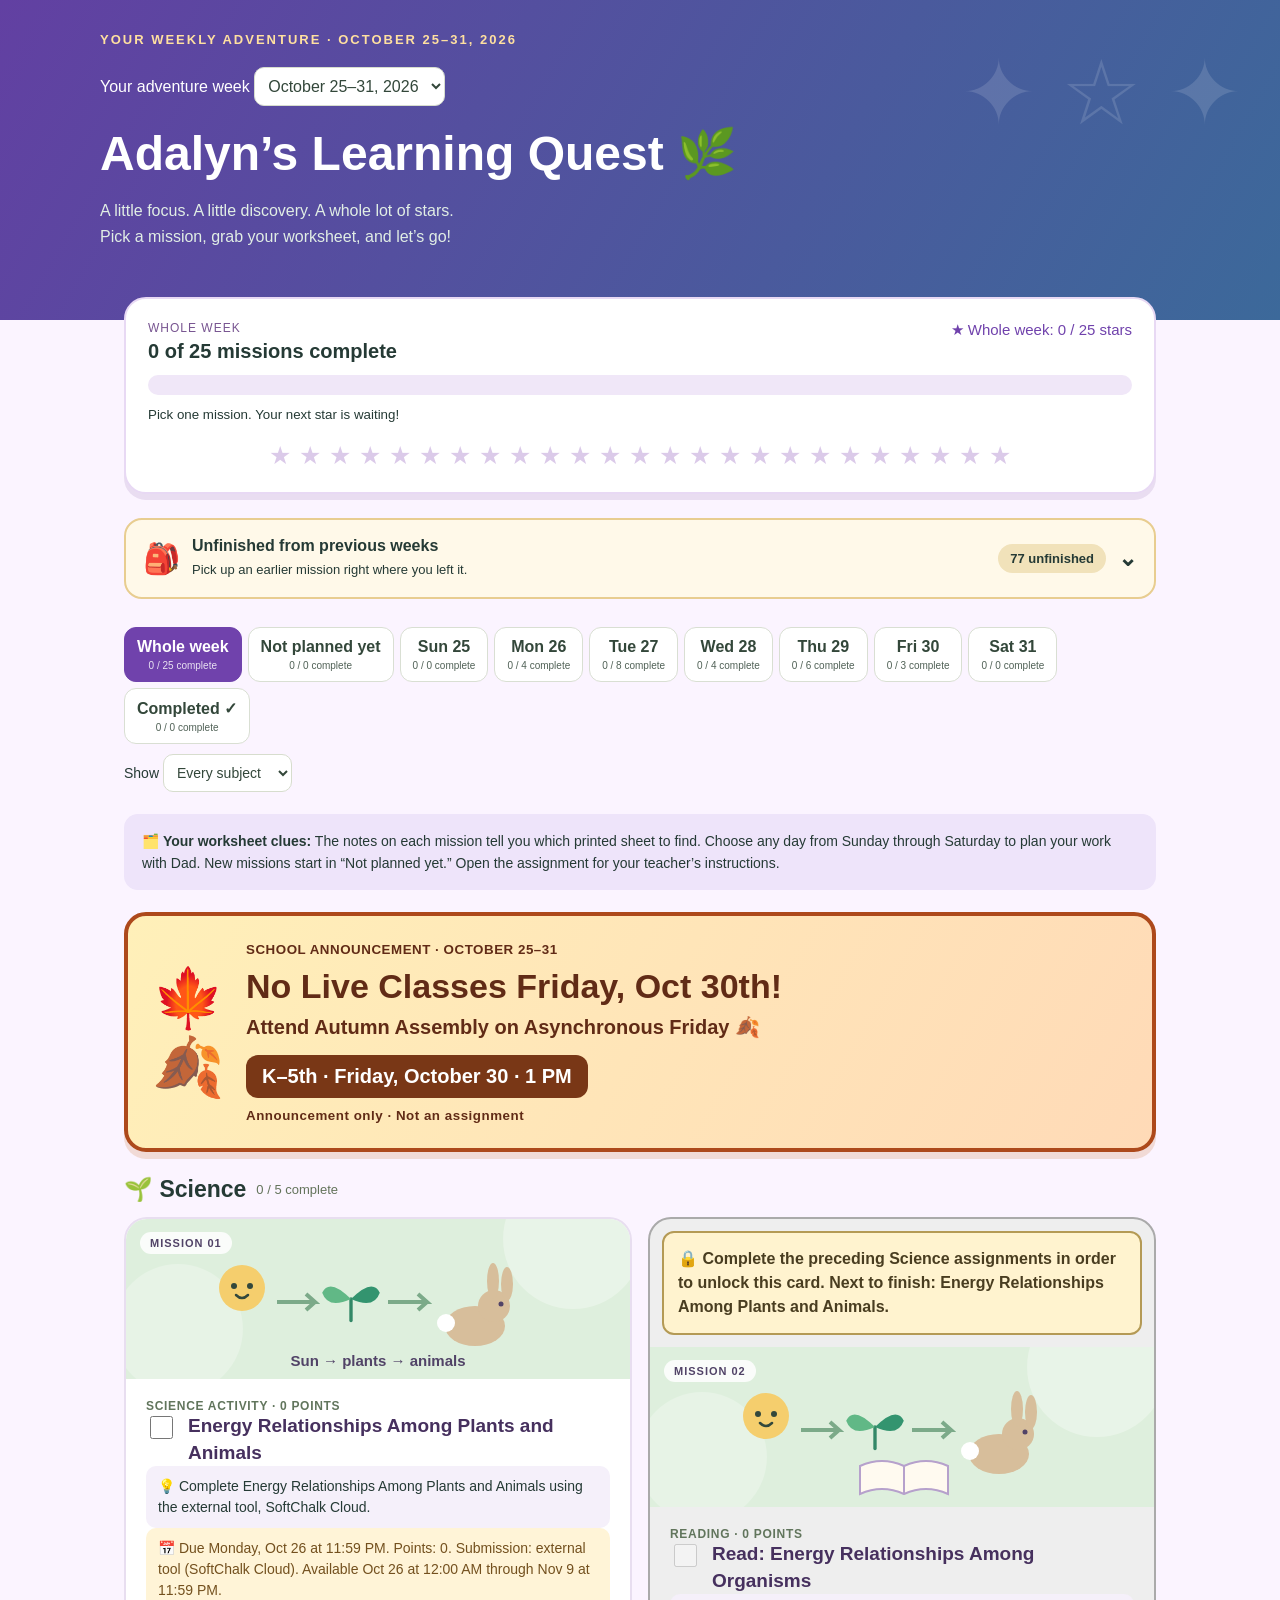
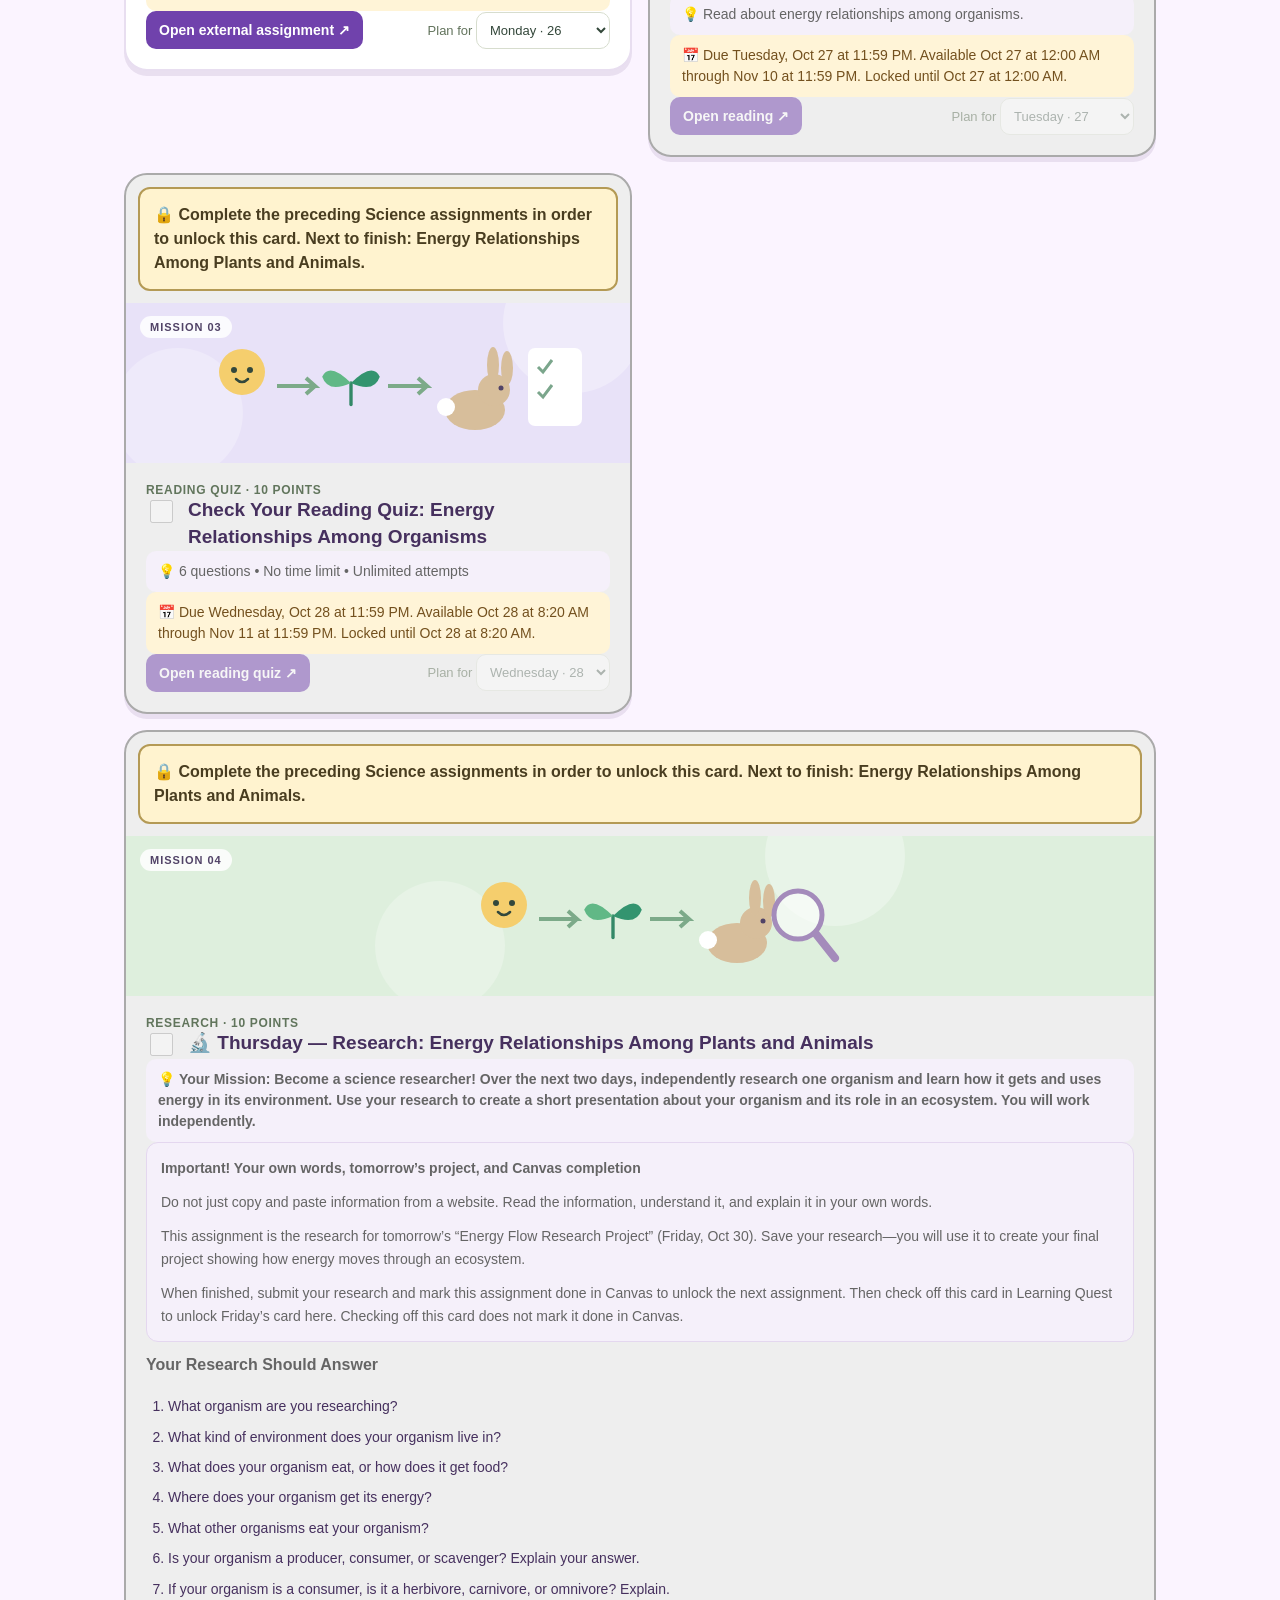
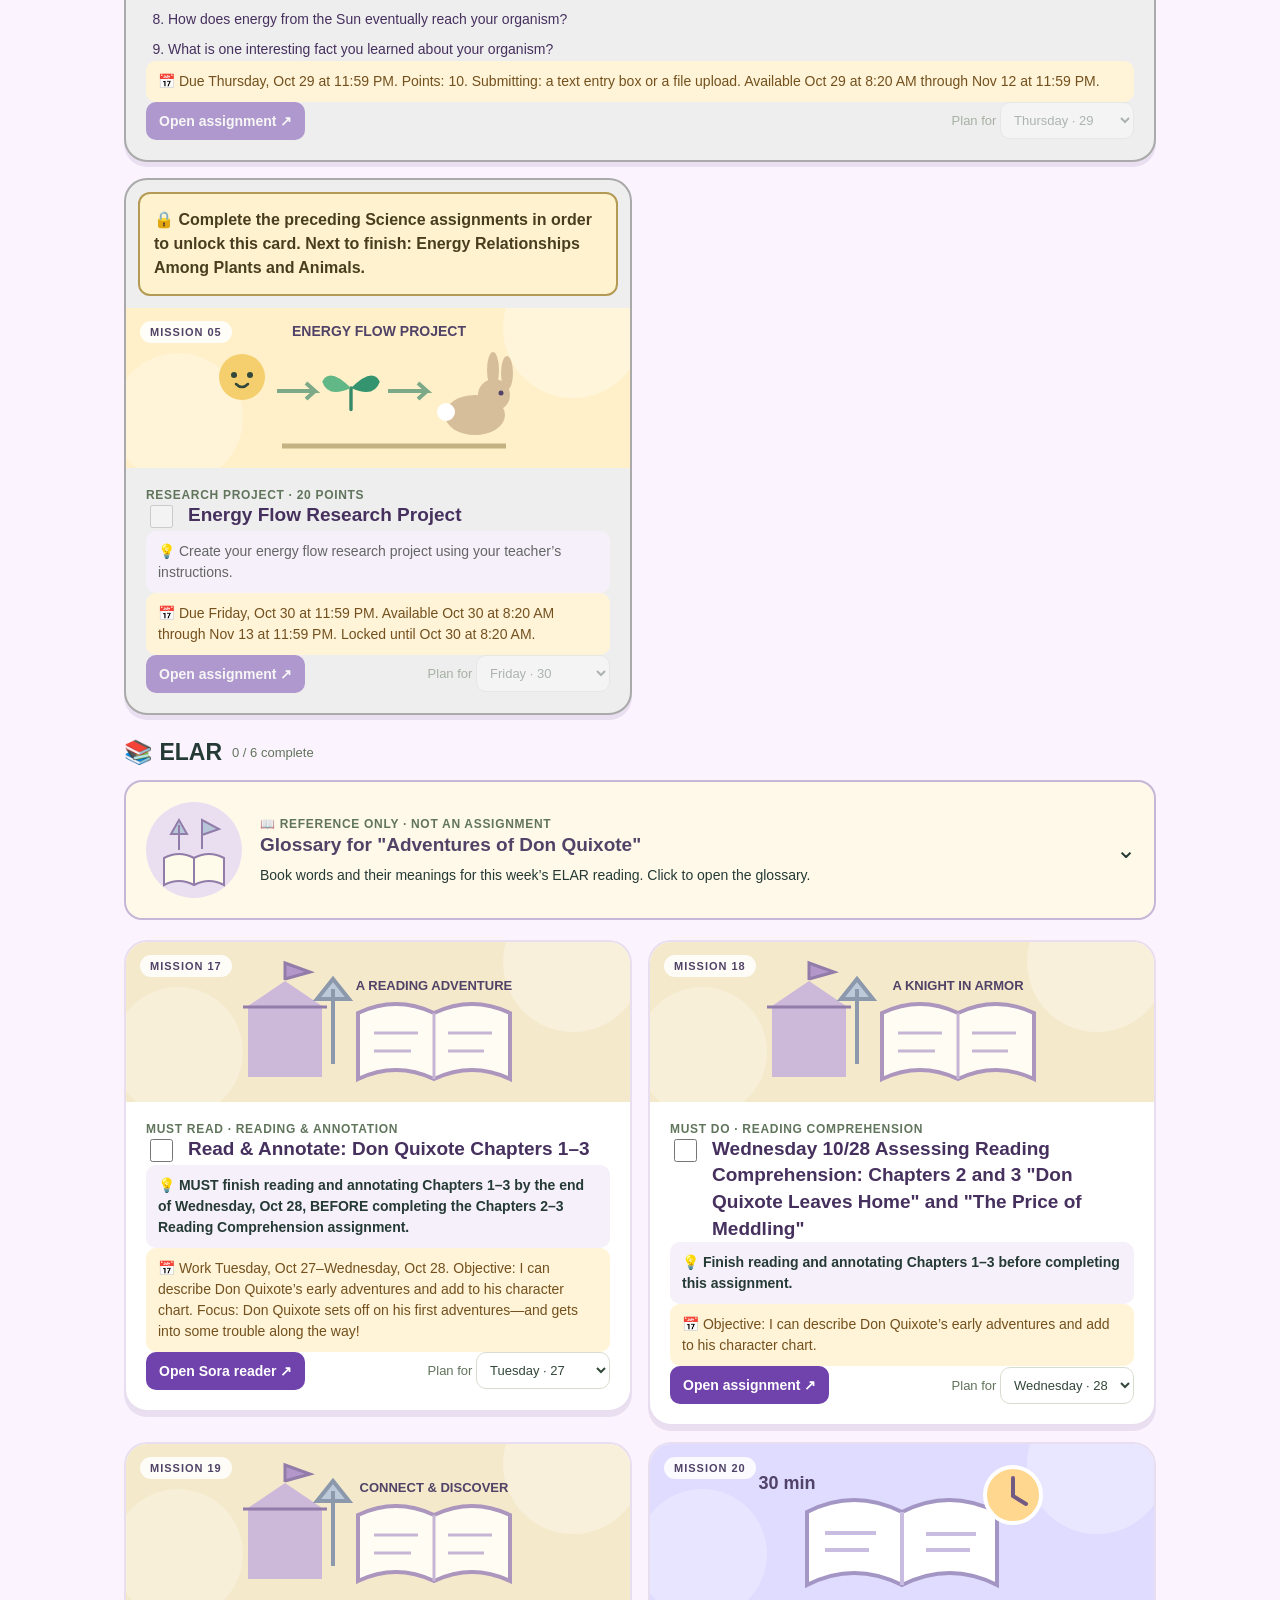
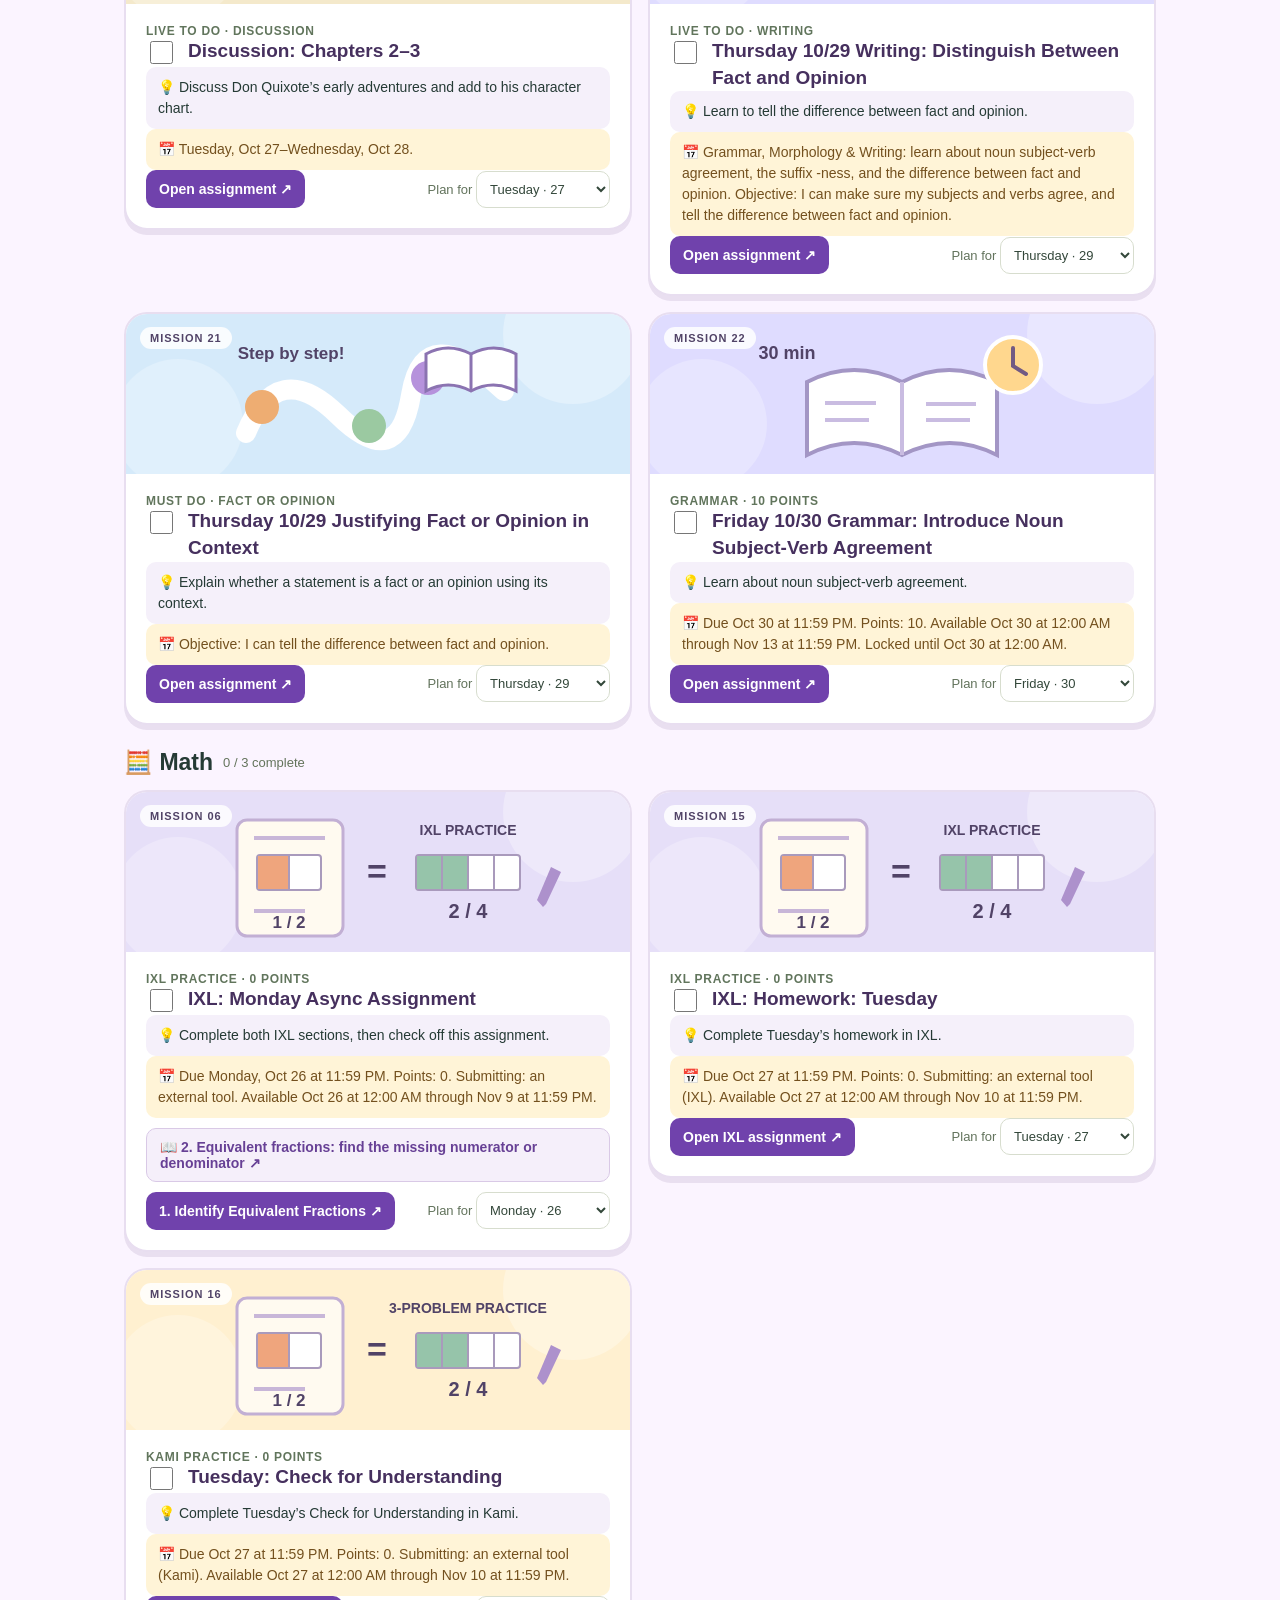
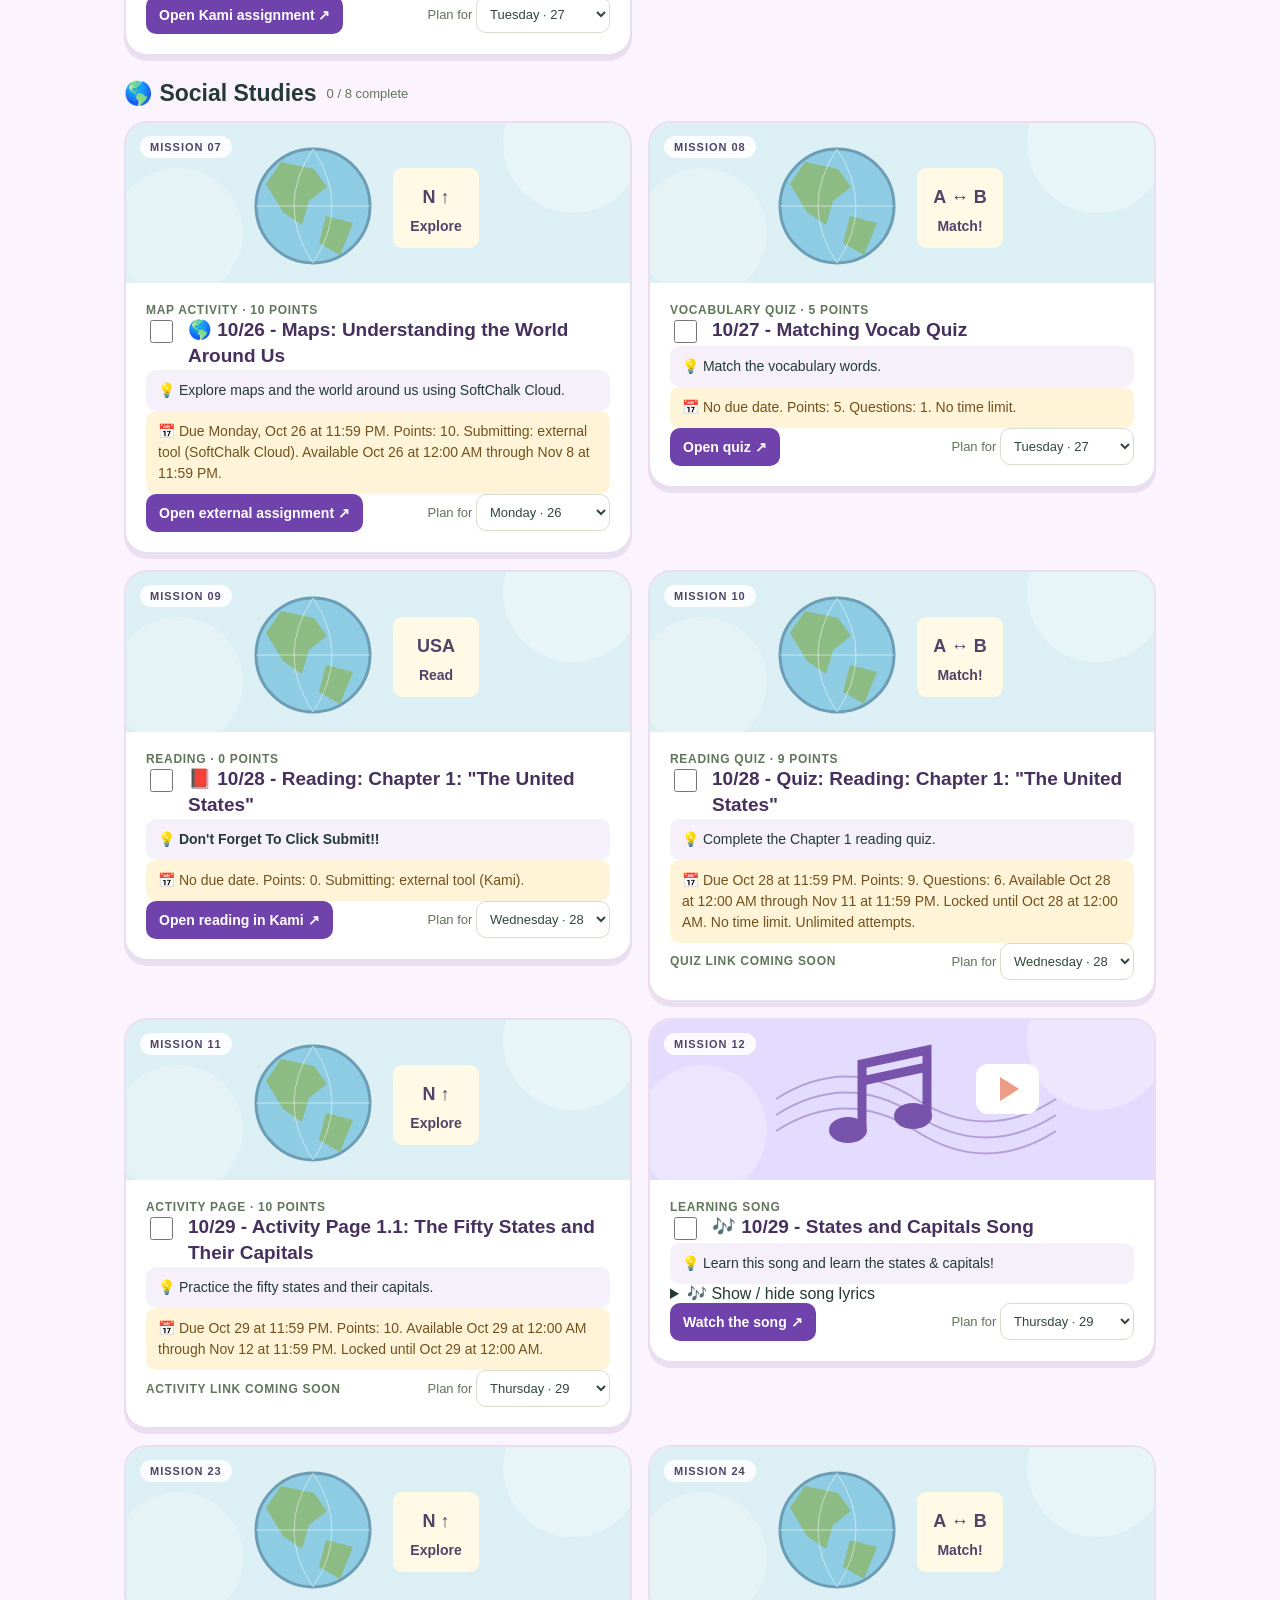
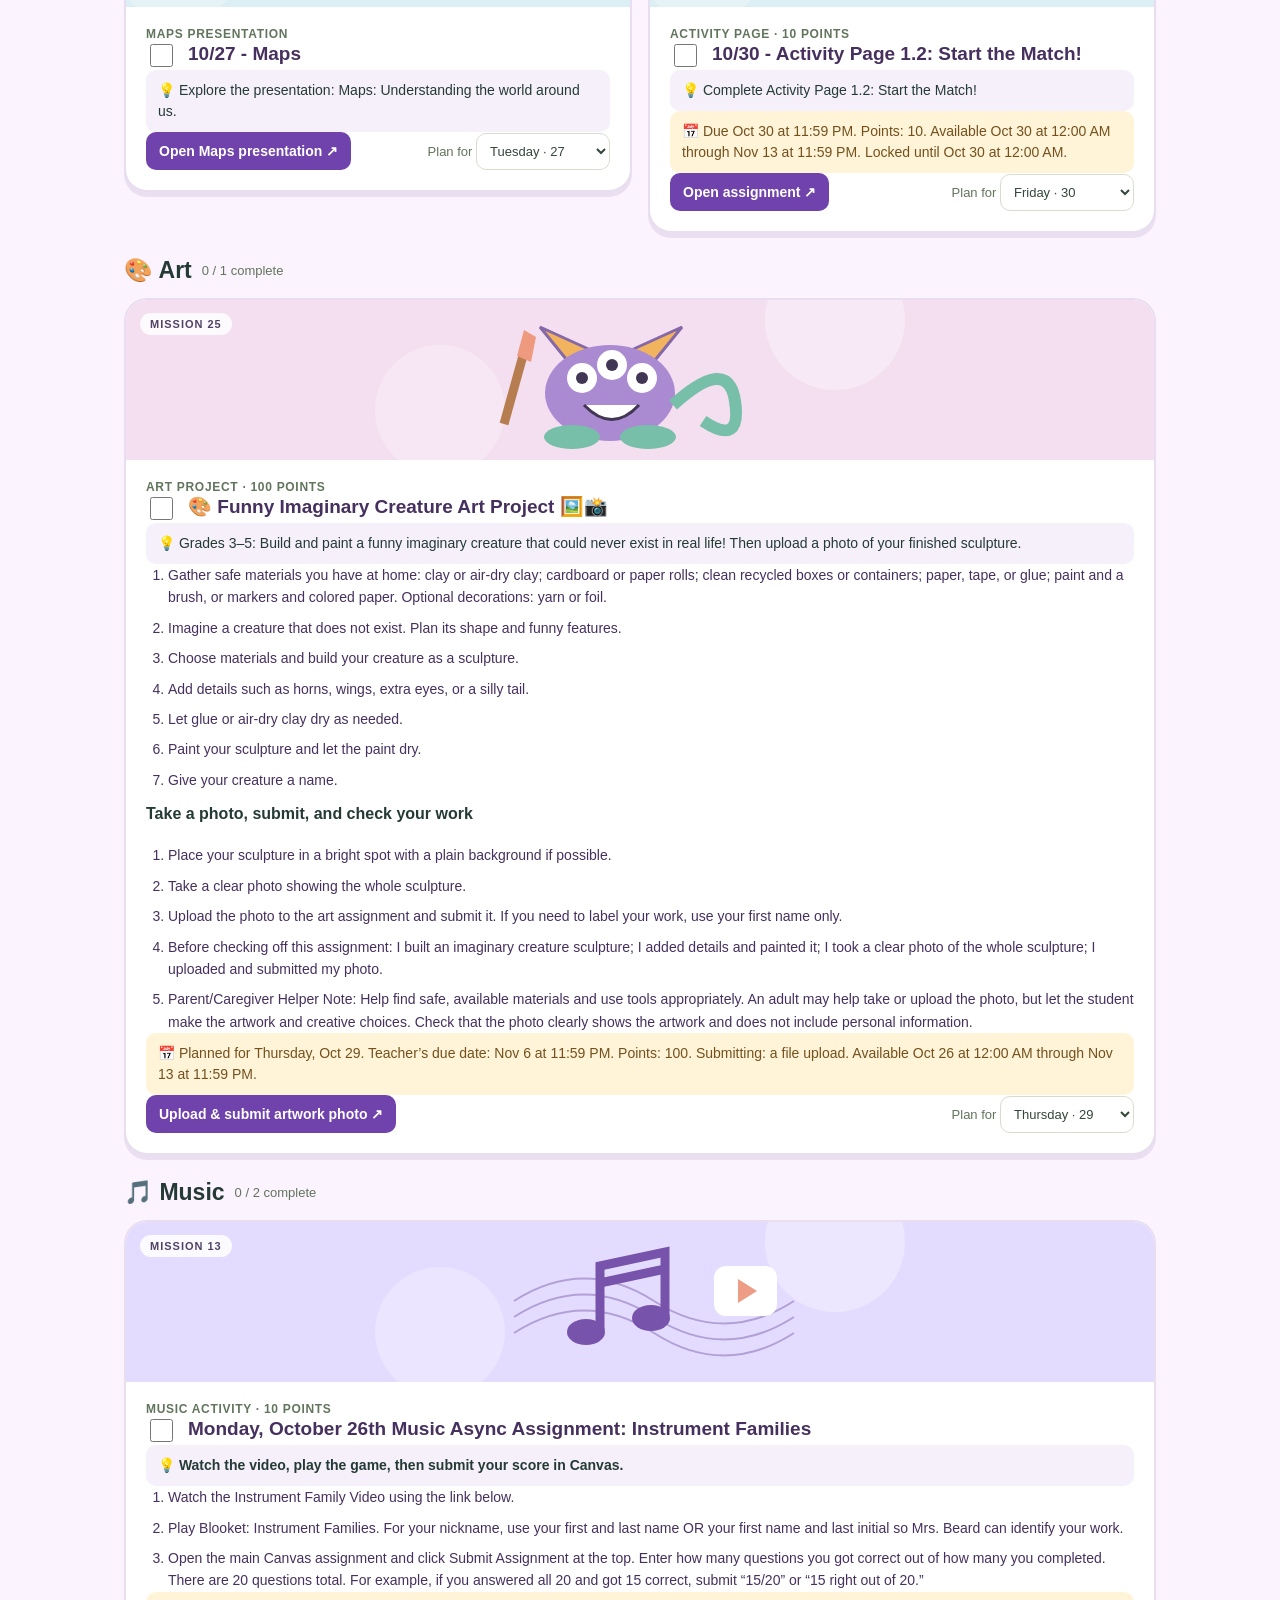
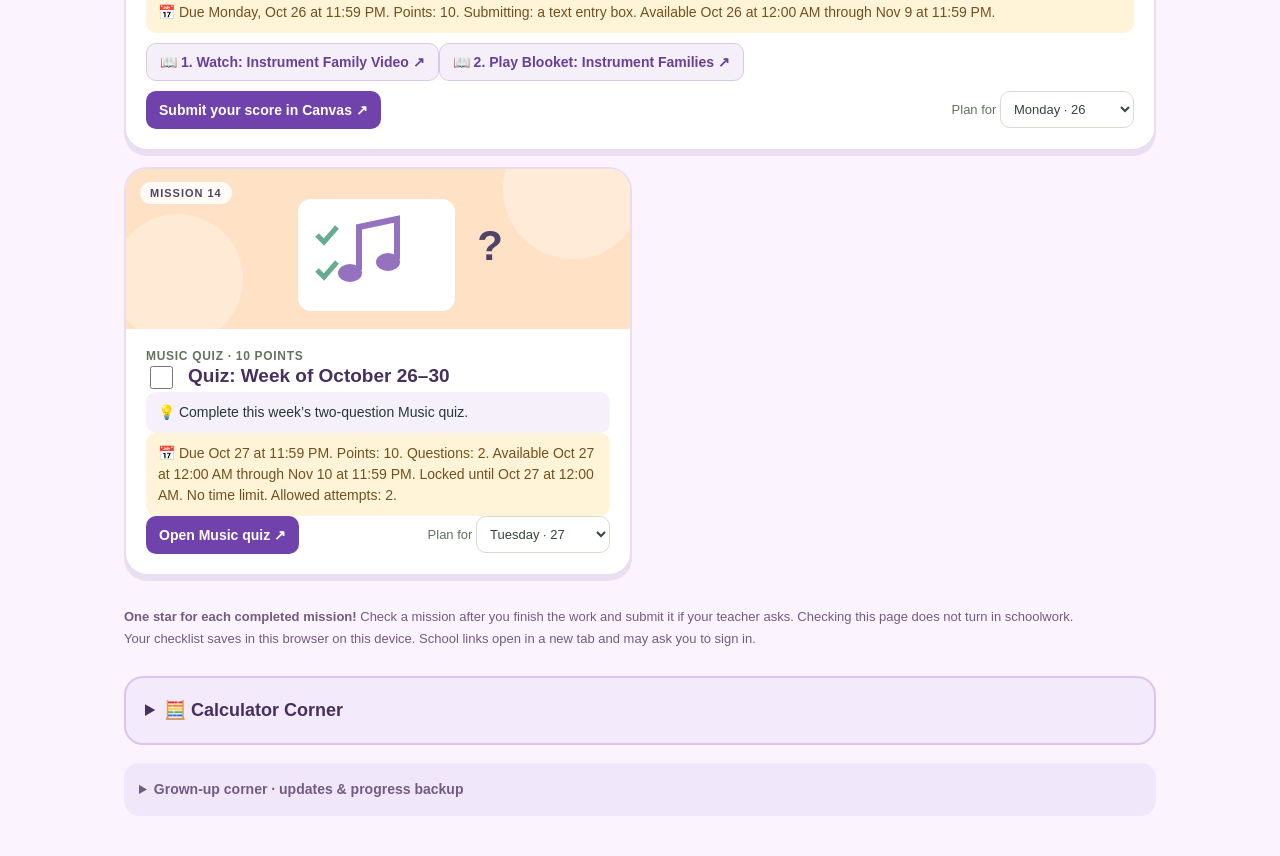
==== commit aee50b8d: "Expand Thursday Science research mission and Canvas completion reminders" ====
--- a/index.html
+++ b/index.html
@@ -15,7 +15,7 @@
 .autumn-assembly{margin:20px 0;padding:24px;border:4px solid #ad491b;border-radius:22px;background:linear-gradient(120deg,#fff0b9,#ffdab7);color:#612b16;box-shadow:0 7px 0 #c5743433;display:flex;align-items:center;gap:22px}.autumn-assembly-art{font-size:58px;line-height:1.2;flex-shrink:0}.autumn-assembly h2{font-size:clamp(24px,3vw,34px);line-height:1.2;margin:8px 0}.autumn-assembly p{font-size:20px;font-weight:800;margin:8px 0}.autumn-assembly .assembly-time{display:inline-block;background:#793716;color:#fff;padding:10px 16px;border-radius:12px}.autumn-assembly small{font-weight:800;letter-spacing:.04em}@media(max-width:600px){.autumn-assembly{padding:18px;gap:12px}.autumn-assembly-art{font-size:36px}}
 .card.prerequisite-locked{background:#eee;border-color:#aaa}.prerequisite-locked>svg,.prerequisite-locked>details>summary .mini-art{filter:grayscale(1);opacity:.5}.prerequisite-locked .card-body{color:#656565}.prerequisite-locked .actions,.prerequisite-locked .supplemental-links{opacity:.5}.prerequisite-notice{background:#fff3cf;border:2px solid #b49a55;color:#493d20;padding:14px;margin:12px;border-radius:12px;font-weight:700;line-height:1.5}.prerequisite-locked fieldset{border:0;padding:0;margin:0;min-width:0}
 </style><link rel="icon" type="image/svg+xml" href="./assets/icon.svg?v=1"><link rel="icon" type="image/png" sizes="32x32" href="./assets/favicon-32.png?v=1"><link rel="shortcut icon" href="./favicon.ico?v=1"><link rel="apple-touch-icon" sizes="180x180" href="./assets/apple-touch-icon.png?v=1"><link rel="manifest" href="./site.webmanifest"><meta name="theme-color" content="#7042ac"><link rel="stylesheet" href="./assets/calculators.css?v=5"><script defer src="./assets/calculators.js?v=5"></script><link rel="stylesheet" href="./assets/unfinished.css?v=1"><script defer src="./assets/unfinished.js?v=1"></script><script src="./assets/backup.js?v=1"></script><script defer src="./assets/master-list.js?v=1"></script></head><body><header><div class="wrap"><div class="eyebrow" id="weekHeading">Your weekly adventure · October 25–31, 2026</div><div style="position:relative;z-index:1;margin-top:12px"><label for="weekPicker">Your adventure week </label><select id="weekPicker" style="max-width:100%;margin:8px 0"><option value="2026-10-25">October 25–31, 2026</option></select></div><h1>Adalyn’s Learning Quest 🌿</h1><p>A little focus. A little discovery. A whole lot of stars.<br>Pick a mission, grab your worksheet, and let’s go!</p></div></header><main class="wrap"><section class="progress" aria-label="Your progress"><div><div id="scopeLabel" class="scope-label">All missions</div><strong id="progressText"></strong></div><span class="stars" id="stars"></span><div class="bar" role="progressbar" aria-label="Assignments completed" aria-valuemin="0" aria-valuemax="5"><div class="fill"></div></div><small id="encourage" aria-live="polite"></small><div class="startrail" id="startrail" aria-hidden="true"></div></section><details id="unfinishedWeeks" class="unfinished-weeks"><summary><span aria-hidden="true">🎒</span><span>Unfinished from previous weeks<small>Pick up an earlier mission right where you left it.</small></span><span data-unfinished-count class="unfinished-count">Checking…</span></summary><div class="unfinished-content"><p class="unfinished-help">These assignments stay in their original week. Finish them there, then return here. The list uses checkmarks saved in this browser.</p><button type="button" data-unfinished-refresh>↻ Refresh list</button><p data-unfinished-status role="status" aria-live="polite">Checking earlier weeks…</p><div data-unfinished-list class="unfinished-list"></div></div></details><div class="toolbar"><div class="tabs" id="filters" aria-label="Filter assignments"></div><label>Show <select id="subject"><option value="all">Every subject</option></select></label></div><div class="tip">🗂️ <strong>Your worksheet clues:</strong> The notes on each mission tell you which printed sheet to find. Choose any day from Sunday through Saturday to plan your work with Dad. New missions start in “Not planned yet.” Open the assignment for your teacher’s instructions.</div><div id="missions"></div><div class="footer"><strong>One star for each completed mission!</strong> Check a mission after you finish the work and submit it if your teacher asks. Checking this page does not turn in schoolwork.<br><span id="storageNote">Your checklist saves in this browser on this device. School links open in a new tab and may ask you to sign in.</span><br><details id="calculatorCorner" class="calculator-corner"><summary>🧮 Calculator Corner</summary><div class="calculator-content"><p class="calc-help">Pick a tool to help with your math.</p><div class="calculator-switches" aria-label="Choose calculator"><button type="button" data-calculator-mode="gcf" aria-pressed="true" aria-controls="gcfPanel">⭐ Find the GCF</button><button type="button" data-calculator-mode="standard" aria-pressed="false" aria-controls="standardPanel">🧮 Four-function calculator</button><button type="button" data-calculator-mode="multiplication" aria-pressed="false" aria-controls="multiplicationPanel">🌈 Multiplication chart</button></div><section id="gcfPanel" class="calc-panel" aria-labelledby="gcfTitle"><h3 id="gcfTitle">Greatest Common Factor</h3><p class="calc-help">Enter two whole numbers from 1 to 1,000,000. Look for the yellow GCF squares!</p><form id="gcfForm" class="factor-form"><label for="factorA">First number<input id="factorA" type="number" min="1" max="1000000" step="1" value="" inputmode="numeric" required></label><label for="factorB">Second number<input id="factorB" type="number" min="1" max="1000000" step="1" value="" inputmode="numeric" required></label><button type="submit">Find factors</button><button type="button" id="clearFactors">Clear</button></form><div id="factorResult" aria-live="polite"></div></section><section id="standardPanel" class="calc-panel" aria-labelledby="standardTitle" tabindex="0" hidden><div class="standard-calculator"><h3 id="standardTitle">Four-function calculator</h3><div class="calc-screen"><div id="calcOperation" class="calc-operation"></div><output id="calcDisplay" class="calc-display" aria-label="Calculator result" aria-live="polite">0</output></div><div id="calcKeypad" class="calc-keypad"><button type="button" data-calc-key="AC" aria-label="Clear all" class="utility">AC</button><button type="button" data-calc-key="±" aria-label="Change sign" class="utility">±</button><button type="button" data-calc-key="⌫" aria-label="Delete last digit" class="utility">⌫</button><button type="button" data-calc-key="÷" aria-label="Divide" class="operator">÷</button><button type="button" data-calc-key="7" aria-label="7" class="">7</button><button type="button" data-calc-key="8" aria-label="8" class="">8</button><button type="button" data-calc-key="9" aria-label="9" class="">9</button><button type="button" data-calc-key="×" aria-label="Multiply" class="operator">×</button><button type="button" data-calc-key="4" aria-label="4" class="">4</button><button type="button" data-calc-key="5" aria-label="5" class="">5</button><button type="button" data-calc-key="6" aria-label="6" class="">6</button><button type="button" data-calc-key="−" aria-label="Subtract" class="operator">−</button><button type="button" data-calc-key="1" aria-label="1" class="">1</button><button type="button" data-calc-key="2" aria-label="2" class="">2</button><button type="button" data-calc-key="3" aria-label="3" class="">3</button><button type="button" data-calc-key="+" aria-label="Add" class="operator">+</button><button type="button" data-calc-key="0" aria-label="0" class="">0</button><button type="button" data-calc-key="." aria-label="Decimal point" class="">.</button><button type="button" data-calc-key="=" aria-label="Equals" class="equals">=</button></div><p class="calc-help">Tap the buttons or use your keyboard here. Escape clears; Backspace deletes. Operations are calculated one at a time. AC clears the calculator; history stays until you clear it below.</p><div class="calc-history-heading"><h4 id="calcHistoryTitle">📜 Calculation history</h4><button type="button" id="clearCalcHistory">Clear history</button></div><div id="calcHistory" class="calc-history" role="region" aria-labelledby="calcHistoryTitle" tabindex="0"></div></div></section><section id="multiplicationPanel" class="calc-panel" aria-labelledby="multiplicationTitle" hidden><h3 id="multiplicationTitle">🌈 Multiplication Explorer: 1–20</h3><p class="calc-help">Tap a number along the top to highlight its column, or a number down the side to highlight its row. Tap any answer to select its row and column together. Tap again to deselect! Only one row and one column can be selected at a time.</p><div class="multiplication-legend" aria-label="Highlight colors"><span class="legend-row">Blue: row</span><span class="legend-column">Purple: column</span><span class="legend-both">Teal: row + column</span></div><p class="calc-help">Explore all 20 numbers in one chart. Your highlights are saved on this browser.</p><button type="button" id="clearMultiplication">Clear all highlights</button><div id="multiplicationChart" class="multiplication-scroll" role="region" aria-label="Multiplication chart from 1 to 20" tabindex="0"></div><div id="multiplicationStatus" class="multiplication-status" role="status" aria-live="polite"></div></section></div></details><details class="parent-tools"><summary>Grown-up corner · updates &amp; progress backup</summary><p><strong>Updates:</strong> Open this same website or refresh it to see new assignments. Your saved checkmarks and day choices stay in this browser. Use a progress backup to move from the downloaded app to this website, or between devices.</p><p>Use the week selector at the top to choose your adventure. Each Sunday starts a separate weekly adventure. Updated assignment lists keep the same week and assignment identities. Full backups contain all weeks of saved progress, planned days, completion times, subject ordering, calculator states and history, and saved display settings. Canvas submissions and grades are not included.</p><button id="backup">Download full app backup</button> <label class="restore-label">Restore backup <input id="restore" type="file" accept=".json,application/json"></label><p id="backupStatus" role="status"></p><section class="subject-order" aria-labelledby="orderTitle"><h3 id="orderTitle">Put subjects in your favorite order</h3><p>Use the arrows to move a subject. All nine school-year subjects always appear here, even without assignments. Your saved order applies to every day and every week in this browser. Empty subject sections stay hidden in the mission view.</p><ol id="subjectOrderList"></ol><button id="resetSubjectOrder">Use suggested order</button><p id="subjectOrderStatus" role="status"></p></section><button id="reset">Reset this week’s checklist &amp; plan</button></details></div></main><div id="toast" role="status" hidden class="toast"></div><script>
-const tasks=[{"id":"science-canvas-25831815","subject":"Science","title":"Energy Relationships Among Plants and Animals","link":"https://vpa.instructure.com/courses/589246/assignments/25831815?module_item_id=67749411","defaultDay":"1","dueDate":"2026-10-26","kind":"Science activity · 0 points","note":"Complete Energy Relationships Among Plants and Animals using the external tool, SoftChalk Cloud.","extra":"Due Monday, Oct 26 at 11:59 PM. Points: 0. Submission: external tool (SoftChalk Cloud). Available Oct 26 at 12:00 AM through Nov 9 at 11:59 PM.","art":"energy-relationships","legacyId":"","identitySource":"https://vpa.instructure.com/courses/589246/assignments/25831815","linkLabel":"Open external assignment"},{"id":"science-canvas-25833377","subject":"Science","title":"Read: Energy Relationships Among Organisms","link":"https://vpa.instructure.com/courses/589246/assignments/25833377?module_item_id=67749465","defaultDay":"2","dueDate":"2026-10-27","kind":"Reading · 0 points","note":"Read about energy relationships among organisms.","extra":"Due Tuesday, Oct 27 at 11:59 PM. Available Oct 27 at 12:00 AM through Nov 10 at 11:59 PM. Locked until Oct 27 at 12:00 AM.","art":"energy-organisms-reading","legacyId":"","identitySource":"https://vpa.instructure.com/courses/589246/assignments/25833377","linkLabel":"Open reading","prerequisiteIds":["science-canvas-25831815"]},{"id":"science-canvas-5781213","subject":"Science","title":"Check Your Reading Quiz: Energy Relationships Among Organisms","link":"https://vpa.instructure.com/courses/589246/quizzes/5781213?module_item_id=67749485","defaultDay":"3","dueDate":"2026-10-28","kind":"Reading quiz · 10 points","note":"6 questions • No time limit • Unlimited attempts","extra":"Due Wednesday, Oct 28 at 11:59 PM. Available Oct 28 at 8:20 AM through Nov 11 at 11:59 PM. Locked until Oct 28 at 8:20 AM.","art":"energy-organisms-quiz","legacyId":"","identitySource":"https://vpa.instructure.com/courses/589246/quizzes/5781213","linkLabel":"Open reading quiz","prerequisiteIds":["science-canvas-25831815","science-canvas-25833377"]},{"id":"science-canvas-25833071","subject":"Science","title":"Research: Energy Relationships Among Plants and Animals","link":"https://vpa.instructure.com/courses/589246/assignments/25833071?module_item_id=67749539","defaultDay":"4","dueDate":"2026-10-29","kind":"Research · 10 points","note":"Research energy relationships among plants and animals. Open the assignment for your teacher’s instructions.","extra":"Due Thursday, Oct 29 at 11:59 PM. Available Oct 29 at 8:20 AM through Nov 12 at 11:59 PM. Locked until Oct 29 at 8:20 AM.","art":"energy-relationships-research","legacyId":"","identitySource":"https://vpa.instructure.com/courses/589246/assignments/25833071","linkLabel":"Open assignment","prerequisiteIds":["science-canvas-25831815","science-canvas-25833377","science-canvas-5781213"]},{"id":"science-canvas-29978481","subject":"Science","title":"Energy Flow Research Project","link":"https://vpa.instructure.com/courses/589246/assignments/29978481?module_item_id=81225073","defaultDay":"5","dueDate":"2026-10-30","kind":"Research project · 20 points","note":"Create your energy flow research project using your teacher’s instructions.","extra":"Due Friday, Oct 30 at 11:59 PM. Available Oct 30 at 8:20 AM through Nov 13 at 11:59 PM. Locked until Oct 30 at 8:20 AM.","art":"energy-flow-project","legacyId":"","identitySource":"https://vpa.instructure.com/courses/589246/assignments/29978481","linkLabel":"Open assignment","prerequisiteIds":["science-canvas-25831815","science-canvas-25833377","science-canvas-5781213","science-canvas-25833071"]},{"id":"math-ixl-monday-async-2026-10-26","subject":"Math","title":"IXL: Monday Async Assignment","defaultDay":"1","dueDate":"2026-10-26","kind":"IXL practice · 0 points","note":"Complete both IXL sections, then check off this assignment.","extra":"Due Monday, Oct 26 at 11:59 PM. Points: 0. Submitting: an external tool. Available Oct 26 at 12:00 AM through Nov 9 at 11:59 PM.","art":"equivalent-fractions-ixl","legacyId":"","identitySource":"math:ixl-monday-async:2026-10-26","link":"https://www.ixl.com/math/grade-4/identify-equivalent-fractions?lmsPlatform=1","linkLabel":"1. Identify Equivalent Fractions","additionalLinks":[{"label":"2. Equivalent fractions: find the missing numerator or denominator","link":"https://www.ixl.com/math/grade-4/equivalent-fractions-find-the-missing-numerator-or-denominator?lmsPlatform=1"}]},{"subject":"Social Studies","legacyId":"","id":"ss-canvas-25835855","title":"🌎 10/26 - Maps: Understanding the World Around Us","defaultDay":"1","dueDate":"2026-10-26","kind":"Map activity · 10 points","note":"Explore maps and the world around us using SoftChalk Cloud.","extra":"Due Monday, Oct 26 at 11:59 PM. Points: 10. Submitting: external tool (SoftChalk Cloud). Available Oct 26 at 12:00 AM through Nov 8 at 11:59 PM.","link":"https://vpa.instructure.com/courses/589352/assignments/25835855?module_item_id=67759373","linkLabel":"Open external assignment","art":"world-map","identitySource":"ss-canvas-25835855"},{"subject":"Social Studies","legacyId":"","id":"ss-canvas-6720447","title":"10/27 - Matching Vocab Quiz","defaultDay":"2","kind":"Vocabulary quiz · 5 points","note":"Match the vocabulary words.","extra":"No due date. Points: 5. Questions: 1. No time limit.","link":"https://vpa.instructure.com/courses/589352/quizzes/6720447/take?user_id=767744","linkLabel":"Open quiz","art":"map-vocab","identitySource":"ss-canvas-6720447"},{"subject":"Social Studies","legacyId":"","id":"ss-us-reading-2026-10-28","title":"📕 10/28 - Reading: Chapter 1: \"The United States\"","defaultDay":"3","kind":"Reading · 0 points","note":"Don't Forget To Click Submit!!","noteBold":true,"extra":"No due date. Points: 0. Submitting: external tool (Kami).","link":"https://web.kamihq.com/web/viewer.html?state=%7B%22ids%22%3A%5B%221VUMVFJle2YaQf6H_iAVnAiuE_h2WIxmi%22%5D%2C%22action%22%3A%22open%22%2C%22userId%22%3A%22100720277295438691177%22%7D&filename=Adalyn%20Staples%20-%20FINAL_G5_U3_C1_TheUnitedStates_masked.pdf&kami_user_id=53729545","linkLabel":"Open reading in Kami","art":"us-reading","identitySource":"ss-us-reading-2026-10-28"},{"subject":"Social Studies","legacyId":"","id":"ss-us-quiz-2026-10-28","title":"10/28 - Quiz: Reading: Chapter 1: \"The United States\"","defaultDay":"3","dueDate":"2026-10-28","kind":"Reading quiz · 9 points","note":"Complete the Chapter 1 reading quiz.","extra":"Due Oct 28 at 11:59 PM. Points: 9. Questions: 6. Available Oct 28 at 12:00 AM through Nov 11 at 11:59 PM. Locked until Oct 28 at 12:00 AM. No time limit. Unlimited attempts.","link":"","noLinkLabel":"Quiz link coming soon","art":"map-vocab","identitySource":"ss-us-quiz-2026-10-28"},{"subject":"Social Studies","legacyId":"","id":"ss-fifty-states-activity-2026-10-29","title":"10/29 - Activity Page 1.1: The Fifty States and Their Capitals","defaultDay":"4","dueDate":"2026-10-29","kind":"Activity page · 10 points","note":"Practice the fifty states and their capitals.","extra":"Due Oct 29 at 11:59 PM. Points: 10. Available Oct 29 at 12:00 AM through Nov 12 at 11:59 PM. Locked until Oct 29 at 12:00 AM.","link":"","noLinkLabel":"Activity link coming soon","art":"world-map","identitySource":"ss-fifty-states-activity-2026-10-29"},{"subject":"Social Studies","legacyId":"","id":"ss-states-capitals-song-2026-10-29","title":"🎶 10/29 - States and Capitals Song","defaultDay":"4","kind":"Learning song","note":"Learn this song and learn the states & capitals!","extra":"","link":"https://www.youtube.com/watch?v=bx6c_EefZAQ&list=RDbx6c_EefZAQ&start_radio=1","linkLabel":"Watch the song","art":"music-lesson","identitySource":"ss-states-capitals-song-2026-10-29","lyrics":"Baton Rouge, Louisiana\nIndianapolis, Indiana\nColumbus is the capital of Ohio\nThere’s Montgomery, Alabama,\nSouth of Helena, Montana\nThen there’s Denver, Colorado\nUnder Boise, Idaho\nTexas has Austin, then we go north to\nMassachusetts, Boston, and\nAlbany, New York\nTallahassee, Florida, and\nWashington, DC\nSanta Fe, New Mexico, and\nNashville, Tennessee\nTrenton’s in New Jersey, north of\nJefferson City, Missouri — you’ve got\nRichmond in Virginia\nSouth Dakota has Pierre\nHarrisburg’s in Pennsylvania\nAnd Augusta up in Maine\nHere is Providence, Rhode Island, next to\nDover, Delaware\nConcord, New Hampshire, just took a jaunt to\nMontpelier, which is up in Vermont\nHartford’s in Connecticut, so pretty in the fall\nAnd Kansas has Topeka, and\nMinnesota has Saint Paul\nJuneau in Alaska, and there’s\nLincoln in Nebraska, and it’s\nRaleigh out in North Carolina, and then there’s\nMadison, Wisconsin, and\nOlympia in Washington\nPhoenix, Arizona, and\nLansing, Michigan\nHonolulu, Hawaii’s a joy\nJackson, Mississippi, and\nSpringfield, Illinois\nSouth Carolina with Columbia down the way, and\nAnnapolis in Maryland on Chesapeake Bay — they have wonderful clam chowder\nCheyenne is in Wyoming, and perhaps you make your home in\nSalt Lake City out in Utah, where the buffalo roam\nAtlanta’s down in Georgia, and there’s\nBismarck, North Dakota, and you can live in\nFrankfort in your old Kentucky home"},{"id":"music-canvas-30076863","subject":"Music","title":"Monday, October 26th Music Async Assignment: Instrument Families","defaultDay":"1","dueDate":"2026-10-26","kind":"Music activity · 10 points","fullWidth":true,"note":"Watch the video, play the game, then submit your score in Canvas.","noteBold":true,"instructionSteps":["Watch the Instrument Family Video using the link below.","Play Blooket: Instrument Families. For your nickname, use your first and last name OR your first name and last initial so Mrs. Beard can identify your work.","Open the main Canvas assignment and click Submit Assignment at the top. Enter how many questions you got correct out of how many you completed. There are 20 questions total. For example, if you answered all 20 and got 15 correct, submit “15/20” or “15 right out of 20.”"],"extra":"Due Monday, Oct 26 at 11:59 PM. Points: 10. Submitting: a text entry box. Available Oct 26 at 12:00 AM through Nov 9 at 11:59 PM.","link":"https://vpa.instructure.com/courses/589078/assignments/30076863?module_item_id=81535187","linkLabel":"Submit your score in Canvas","additionalLinks":[{"label":"1. Watch: Instrument Family Video","link":"https://www.youtube.com/watch?v=43c_Sg2x7DU"},{"label":"2. Play Blooket: Instrument Families","link":"https://play.blooket.com/play?hwId=6adb4865519bbd15f14244eb"}],"art":"music-lesson","legacyId":"","identitySource":"https://vpa.instructure.com/courses/589078/assignments/30076863"},{"id":"music-canvas-6720163","subject":"Music","title":"Quiz: Week of October 26–30","defaultDay":"2","dueDate":"2026-10-27","kind":"Music quiz · 10 points","note":"Complete this week’s two-question Music quiz.","extra":"Due Oct 27 at 11:59 PM. Points: 10. Questions: 2. Available Oct 27 at 12:00 AM through Nov 10 at 11:59 PM. Locked until Oct 27 at 12:00 AM. No time limit. Allowed attempts: 2.","link":"https://vpa.instructure.com/courses/589078/quizzes/6720163?module_item_id=81535197","linkLabel":"Open Music quiz","art":"music-quiz","legacyId":"","identitySource":"https://vpa.instructure.com/courses/589078/quizzes/6720163"},{"id":"math-canvas-30089159","subject":"Math","title":"IXL: Homework: Tuesday","defaultDay":"2","dueDate":"2026-10-27","kind":"IXL practice · 0 points","note":"Complete Tuesday’s homework in IXL.","extra":"Due Oct 27 at 11:59 PM. Points: 0. Submitting: an external tool (IXL). Available Oct 27 at 12:00 AM through Nov 10 at 11:59 PM.","link":"https://vpa.instructure.com/courses/589846/assignments/30089159?module_item_id=81571625","linkLabel":"Open IXL assignment","art":"equivalent-fractions-ixl","legacyId":"","identitySource":"https://vpa.instructure.com/courses/589846/assignments/30089159"},{"id":"math-canvas-30089189","subject":"Math","title":"Tuesday: Check for Understanding","defaultDay":"2","dueDate":"2026-10-27","kind":"Kami practice · 0 points","note":"Complete Tuesday’s Check for Understanding in Kami.","extra":"Due Oct 27 at 11:59 PM. Points: 0. Submitting: an external tool (Kami). Available Oct 27 at 12:00 AM through Nov 10 at 11:59 PM.","link":"https://vpa.instructure.com/courses/589846/assignments/30089189?module_item_id=81571821","linkLabel":"Open Kami assignment","art":"equivalent-fractions-worksheet","legacyId":"","identitySource":"https://vpa.instructure.com/courses/589846/assignments/30089189"},{"id":"elar-read-chapters-1-3-2026-10-27","title":"Read & Annotate: Don Quixote Chapters 1–3","defaultDay":"2","dueDate":"2026-10-28","kind":"MUST READ · Reading & annotation","note":"MUST finish reading and annotating Chapters 1–3 by the end of Wednesday, Oct 28, BEFORE completing the Chapters 2–3 Reading Comprehension assignment.","noteBold":true,"extra":"Work Tuesday, Oct 27–Wednesday, Oct 28. Objective: I can describe Don Quixote’s early adventures and add to his character chart. Focus: Don Quixote sets off on his first adventures—and gets into some trouble along the way!","link":"https://vpa.instructure.com/courses/589156/external_tools/17042","linkLabel":"Open Sora reader","art":"quixote-reader","subject":"ELAR","legacyId":"","identitySource":"https://vpa.instructure.com/courses/589156/external_tools/17042"},{"id":"elar-canvas-28028529","title":"Wednesday 10/28 Assessing Reading Comprehension: Chapters 2 and 3 \"Don Quixote Leaves Home\" and \"The Price of Meddling\"","defaultDay":"3","kind":"MUST DO · Reading comprehension","note":"Finish reading and annotating Chapters 1–3 before completing this assignment.","noteBold":true,"extra":"Objective: I can describe Don Quixote’s early adventures and add to his character chart.","link":"https://vpa.instructure.com/courses/589156/assignments/28028529","art":"quixote-knight","subject":"ELAR","legacyId":"","identitySource":"https://vpa.instructure.com/courses/589156/assignments/28028529"},{"id":"elar-canvas-28023295","title":"Discussion: Chapters 2–3","defaultDay":"2","kind":"LIVE TO DO · Discussion","note":"Discuss Don Quixote’s early adventures and add to his character chart.","extra":"Tuesday, Oct 27–Wednesday, Oct 28.","link":"https://vpa.instructure.com/courses/589156/assignments/28023295","art":"quixote-connections","subject":"ELAR","legacyId":"","identitySource":"https://vpa.instructure.com/courses/589156/assignments/28023295"},{"id":"elar-canvas-28030017","title":"Thursday 10/29 Writing: Distinguish Between Fact and Opinion","defaultDay":"4","kind":"LIVE TO DO · Writing","note":"Learn to tell the difference between fact and opinion.","extra":"Grammar, Morphology & Writing: learn about noun subject-verb agreement, the suffix -ness, and the difference between fact and opinion. Objective: I can make sure my subjects and verbs agree, and tell the difference between fact and opinion.","link":"https://vpa.instructure.com/courses/589156/assignments/28030017","art":"reading-log","subject":"ELAR","legacyId":"","identitySource":"https://vpa.instructure.com/courses/589156/assignments/28030017"},{"id":"elar-canvas-28030805","title":"Thursday 10/29 Justifying Fact or Opinion in Context","defaultDay":"4","kind":"MUST DO · Fact or opinion","note":"Explain whether a statement is a fact or an opinion using its context.","extra":"Objective: I can tell the difference between fact and opinion.","link":"https://vpa.instructure.com/courses/589156/assignments/28030805","art":"reading-path","subject":"ELAR","legacyId":"","identitySource":"https://vpa.instructure.com/courses/589156/assignments/28030805"},{"id":"elar-canvas-28024915","title":"Friday 10/30 Grammar: Introduce Noun Subject-Verb Agreement","defaultDay":"5","dueDate":"2026-10-30","kind":"Grammar · 10 points","note":"Learn about noun subject-verb agreement.","extra":"Due Oct 30 at 11:59 PM. Points: 10. Available Oct 30 at 12:00 AM through Nov 13 at 11:59 PM. Locked until Oct 30 at 12:00 AM.","link":"https://vpa.instructure.com/courses/589156/assignments/28024915","art":"reading-log","subject":"ELAR","legacyId":"","identitySource":"https://vpa.instructure.com/courses/589156/assignments/28024915"},{"id":"ss-maps-presentation-2026-10-27","subject":"Social Studies","title":"10/27 - Maps","defaultDay":"2","kind":"Maps presentation","note":"Explore the presentation: Maps: Understanding the world around us.","extra":"","link":"https://docs.google.com/presentation/d/1ZbfCiGoo-xYGHy8ppql6YNRkAsZgVnA25SkndAwT2rQ/edit?slide=id.p9#slide=id.p9","linkLabel":"Open Maps presentation","art":"world-map","legacyId":"","identitySource":"https://docs.google.com/presentation/d/1ZbfCiGoo-xYGHy8ppql6YNRkAsZgVnA25SkndAwT2rQ"},{"id":"ss-canvas-25836231","subject":"Social Studies","title":"10/30 - Activity Page 1.2: Start the Match!","defaultDay":"5","dueDate":"2026-10-30","kind":"Activity page · 10 points","note":"Complete Activity Page 1.2: Start the Match!","extra":"Due Oct 30 at 11:59 PM. Points: 10. Available Oct 30 at 12:00 AM through Nov 13 at 11:59 PM. Locked until Oct 30 at 12:00 AM.","link":"https://vpa.instructure.com/courses/589352/assignments/25836231?module_item_id=67759501","linkLabel":"Open assignment","art":"map-vocab","legacyId":"","identitySource":"https://vpa.instructure.com/courses/589352/assignments/25836231"},{"id":"art-canvas-30089177","subject":"Art","title":"🎨 Funny Imaginary Creature Art Project 🖼️📸","defaultDay":"4","dueDate":"2026-11-06","kind":"Art project · 100 points","fullWidth":true,"note":"Grades 3–5: Build and paint a funny imaginary creature that could never exist in real life! Then upload a photo of your finished sculpture.","extra":"Planned for Thursday, Oct 29. Teacher’s due date: Nov 6 at 11:59 PM. Points: 100. Submitting: a file upload. Available Oct 26 at 12:00 AM through Nov 13 at 11:59 PM.","instructionSteps":["Gather safe materials you have at home: clay or air-dry clay; cardboard or paper rolls; clean recycled boxes or containers; paper, tape, or glue; paint and a brush, or markers and colored paper. Optional decorations: yarn or foil.","Imagine a creature that does not exist. Plan its shape and funny features.","Choose materials and build your creature as a sculpture.","Add details such as horns, wings, extra eyes, or a silly tail.","Let glue or air-dry clay dry as needed.","Paint your sculpture and let the paint dry.","Give your creature a name."],"instructionHeading":"Take a photo, submit, and check your work","additionalSteps":["Place your sculpture in a bright spot with a plain background if possible.","Take a clear photo showing the whole sculpture.","Upload the photo to the art assignment and submit it. If you need to label your work, use your first name only.","Before checking off this assignment: I built an imaginary creature sculpture; I added details and painted it; I took a clear photo of the whole sculpture; I uploaded and submitted my photo.","Parent/Caregiver Helper Note: Help find safe, available materials and use tools appropriately. An adult may help take or upload the photo, but let the student make the artwork and creative choices. Check that the photo clearly shows the artwork and does not include personal information."],"link":"https://vpa.instructure.com/courses/589076/assignments/30089177?module_item_id=81571805","linkLabel":"Upload & submit artwork photo","art":"imaginary-creature","legacyId":"","identitySource":"https://vpa.instructure.com/courses/589076/assignments/30089177"}];
+const tasks=[{"id":"science-canvas-25831815","subject":"Science","title":"Energy Relationships Among Plants and Animals","link":"https://vpa.instructure.com/courses/589246/assignments/25831815?module_item_id=67749411","defaultDay":"1","dueDate":"2026-10-26","kind":"Science activity · 0 points","note":"Complete Energy Relationships Among Plants and Animals using the external tool, SoftChalk Cloud.","extra":"Due Monday, Oct 26 at 11:59 PM. Points: 0. Submission: external tool (SoftChalk Cloud). Available Oct 26 at 12:00 AM through Nov 9 at 11:59 PM.","art":"energy-relationships","legacyId":"","identitySource":"https://vpa.instructure.com/courses/589246/assignments/25831815","linkLabel":"Open external assignment"},{"id":"science-canvas-25833377","subject":"Science","title":"Read: Energy Relationships Among Organisms","link":"https://vpa.instructure.com/courses/589246/assignments/25833377?module_item_id=67749465","defaultDay":"2","dueDate":"2026-10-27","kind":"Reading · 0 points","note":"Read about energy relationships among organisms.","extra":"Due Tuesday, Oct 27 at 11:59 PM. Available Oct 27 at 12:00 AM through Nov 10 at 11:59 PM. Locked until Oct 27 at 12:00 AM.","art":"energy-organisms-reading","legacyId":"","identitySource":"https://vpa.instructure.com/courses/589246/assignments/25833377","linkLabel":"Open reading","prerequisiteIds":["science-canvas-25831815"]},{"id":"science-canvas-5781213","subject":"Science","title":"Check Your Reading Quiz: Energy Relationships Among Organisms","link":"https://vpa.instructure.com/courses/589246/quizzes/5781213?module_item_id=67749485","defaultDay":"3","dueDate":"2026-10-28","kind":"Reading quiz · 10 points","note":"6 questions • No time limit • Unlimited attempts","extra":"Due Wednesday, Oct 28 at 11:59 PM. Available Oct 28 at 8:20 AM through Nov 11 at 11:59 PM. Locked until Oct 28 at 8:20 AM.","art":"energy-organisms-quiz","legacyId":"","identitySource":"https://vpa.instructure.com/courses/589246/quizzes/5781213","linkLabel":"Open reading quiz","prerequisiteIds":["science-canvas-25831815","science-canvas-25833377"]},{"id":"science-canvas-25833071","subject":"Science","title":"🔬 Thursday — Research: Energy Relationships Among Plants and Animals","link":"https://vpa.instructure.com/courses/589246/assignments/25833071?module_item_id=67749539","defaultDay":"4","dueDate":"2026-10-29","kind":"Research · 10 points","note":"Your Mission: Become a science researcher! Over the next two days, independently research one organism and learn how it gets and uses energy in its environment. Use your research to create a short presentation about your organism and its role in an ecosystem. You will work independently.","extra":"Due Thursday, Oct 29 at 11:59 PM. Points: 10. Submitting: a text entry box or a file upload. Available Oct 29 at 8:20 AM through Nov 12 at 11:59 PM.","art":"energy-relationships-research","legacyId":"","identitySource":"https://vpa.instructure.com/courses/589246/assignments/25833071","linkLabel":"Open assignment","prerequisiteIds":["science-canvas-25831815","science-canvas-25833377","science-canvas-5781213"],"fullWidth":true,"noteBold":true,"instructionHeading":"Your Research Should Answer","additionalSteps":["What organism are you researching?","What kind of environment does your organism live in?","What does your organism eat, or how does it get food?","Where does your organism get its energy?","What other organisms eat your organism?","Is your organism a producer, consumer, or scavenger? Explain your answer.","If your organism is a consumer, is it a herbivore, carnivore, or omnivore? Explain.","How does energy from the Sun eventually reach your organism?","What is one interesting fact you learned about your organism?"],"announcement":{"author":"Important! Your own words, tomorrow’s project, and Canvas completion","posted":"","paragraphs":["Do not just copy and paste information from a website. Read the information, understand it, and explain it in your own words.","This assignment is the research for tomorrow’s “Energy Flow Research Project” (Friday, Oct 30). Save your research—you will use it to create your final project showing how energy moves through an ecosystem.","When finished, submit your research and mark this assignment done in Canvas to unlock the next assignment. Then check off this card in Learning Quest to unlock Friday’s card here. Checking off this card does not mark it done in Canvas."]}},{"id":"science-canvas-29978481","subject":"Science","title":"Energy Flow Research Project","link":"https://vpa.instructure.com/courses/589246/assignments/29978481?module_item_id=81225073","defaultDay":"5","dueDate":"2026-10-30","kind":"Research project · 20 points","note":"Create your energy flow research project using your teacher’s instructions.","extra":"Due Friday, Oct 30 at 11:59 PM. Available Oct 30 at 8:20 AM through Nov 13 at 11:59 PM. Locked until Oct 30 at 8:20 AM.","art":"energy-flow-project","legacyId":"","identitySource":"https://vpa.instructure.com/courses/589246/assignments/29978481","linkLabel":"Open assignment","prerequisiteIds":["science-canvas-25831815","science-canvas-25833377","science-canvas-5781213","science-canvas-25833071"]},{"id":"math-ixl-monday-async-2026-10-26","subject":"Math","title":"IXL: Monday Async Assignment","defaultDay":"1","dueDate":"2026-10-26","kind":"IXL practice · 0 points","note":"Complete both IXL sections, then check off this assignment.","extra":"Due Monday, Oct 26 at 11:59 PM. Points: 0. Submitting: an external tool. Available Oct 26 at 12:00 AM through Nov 9 at 11:59 PM.","art":"equivalent-fractions-ixl","legacyId":"","identitySource":"math:ixl-monday-async:2026-10-26","link":"https://www.ixl.com/math/grade-4/identify-equivalent-fractions?lmsPlatform=1","linkLabel":"1. Identify Equivalent Fractions","additionalLinks":[{"label":"2. Equivalent fractions: find the missing numerator or denominator","link":"https://www.ixl.com/math/grade-4/equivalent-fractions-find-the-missing-numerator-or-denominator?lmsPlatform=1"}]},{"subject":"Social Studies","legacyId":"","id":"ss-canvas-25835855","title":"🌎 10/26 - Maps: Understanding the World Around Us","defaultDay":"1","dueDate":"2026-10-26","kind":"Map activity · 10 points","note":"Explore maps and the world around us using SoftChalk Cloud.","extra":"Due Monday, Oct 26 at 11:59 PM. Points: 10. Submitting: external tool (SoftChalk Cloud). Available Oct 26 at 12:00 AM through Nov 8 at 11:59 PM.","link":"https://vpa.instructure.com/courses/589352/assignments/25835855?module_item_id=67759373","linkLabel":"Open external assignment","art":"world-map","identitySource":"ss-canvas-25835855"},{"subject":"Social Studies","legacyId":"","id":"ss-canvas-6720447","title":"10/27 - Matching Vocab Quiz","defaultDay":"2","kind":"Vocabulary quiz · 5 points","note":"Match the vocabulary words.","extra":"No due date. Points: 5. Questions: 1. No time limit.","link":"https://vpa.instructure.com/courses/589352/quizzes/6720447/take?user_id=767744","linkLabel":"Open quiz","art":"map-vocab","identitySource":"ss-canvas-6720447"},{"subject":"Social Studies","legacyId":"","id":"ss-us-reading-2026-10-28","title":"📕 10/28 - Reading: Chapter 1: \"The United States\"","defaultDay":"3","kind":"Reading · 0 points","note":"Don't Forget To Click Submit!!","noteBold":true,"extra":"No due date. Points: 0. Submitting: external tool (Kami).","link":"https://web.kamihq.com/web/viewer.html?state=%7B%22ids%22%3A%5B%221VUMVFJle2YaQf6H_iAVnAiuE_h2WIxmi%22%5D%2C%22action%22%3A%22open%22%2C%22userId%22%3A%22100720277295438691177%22%7D&filename=Adalyn%20Staples%20-%20FINAL_G5_U3_C1_TheUnitedStates_masked.pdf&kami_user_id=53729545","linkLabel":"Open reading in Kami","art":"us-reading","identitySource":"ss-us-reading-2026-10-28"},{"subject":"Social Studies","legacyId":"","id":"ss-us-quiz-2026-10-28","title":"10/28 - Quiz: Reading: Chapter 1: \"The United States\"","defaultDay":"3","dueDate":"2026-10-28","kind":"Reading quiz · 9 points","note":"Complete the Chapter 1 reading quiz.","extra":"Due Oct 28 at 11:59 PM. Points: 9. Questions: 6. Available Oct 28 at 12:00 AM through Nov 11 at 11:59 PM. Locked until Oct 28 at 12:00 AM. No time limit. Unlimited attempts.","link":"","noLinkLabel":"Quiz link coming soon","art":"map-vocab","identitySource":"ss-us-quiz-2026-10-28"},{"subject":"Social Studies","legacyId":"","id":"ss-fifty-states-activity-2026-10-29","title":"10/29 - Activity Page 1.1: The Fifty States and Their Capitals","defaultDay":"4","dueDate":"2026-10-29","kind":"Activity page · 10 points","note":"Practice the fifty states and their capitals.","extra":"Due Oct 29 at 11:59 PM. Points: 10. Available Oct 29 at 12:00 AM through Nov 12 at 11:59 PM. Locked until Oct 29 at 12:00 AM.","link":"","noLinkLabel":"Activity link coming soon","art":"world-map","identitySource":"ss-fifty-states-activity-2026-10-29"},{"subject":"Social Studies","legacyId":"","id":"ss-states-capitals-song-2026-10-29","title":"🎶 10/29 - States and Capitals Song","defaultDay":"4","kind":"Learning song","note":"Learn this song and learn the states & capitals!","extra":"","link":"https://www.youtube.com/watch?v=bx6c_EefZAQ&list=RDbx6c_EefZAQ&start_radio=1","linkLabel":"Watch the song","art":"music-lesson","identitySource":"ss-states-capitals-song-2026-10-29","lyrics":"Baton Rouge, Louisiana\nIndianapolis, Indiana\nColumbus is the capital of Ohio\nThere’s Montgomery, Alabama,\nSouth of Helena, Montana\nThen there’s Denver, Colorado\nUnder Boise, Idaho\nTexas has Austin, then we go north to\nMassachusetts, Boston, and\nAlbany, New York\nTallahassee, Florida, and\nWashington, DC\nSanta Fe, New Mexico, and\nNashville, Tennessee\nTrenton’s in New Jersey, north of\nJefferson City, Missouri — you’ve got\nRichmond in Virginia\nSouth Dakota has Pierre\nHarrisburg’s in Pennsylvania\nAnd Augusta up in Maine\nHere is Providence, Rhode Island, next to\nDover, Delaware\nConcord, New Hampshire, just took a jaunt to\nMontpelier, which is up in Vermont\nHartford’s in Connecticut, so pretty in the fall\nAnd Kansas has Topeka, and\nMinnesota has Saint Paul\nJuneau in Alaska, and there’s\nLincoln in Nebraska, and it’s\nRaleigh out in North Carolina, and then there’s\nMadison, Wisconsin, and\nOlympia in Washington\nPhoenix, Arizona, and\nLansing, Michigan\nHonolulu, Hawaii’s a joy\nJackson, Mississippi, and\nSpringfield, Illinois\nSouth Carolina with Columbia down the way, and\nAnnapolis in Maryland on Chesapeake Bay — they have wonderful clam chowder\nCheyenne is in Wyoming, and perhaps you make your home in\nSalt Lake City out in Utah, where the buffalo roam\nAtlanta’s down in Georgia, and there’s\nBismarck, North Dakota, and you can live in\nFrankfort in your old Kentucky home"},{"id":"music-canvas-30076863","subject":"Music","title":"Monday, October 26th Music Async Assignment: Instrument Families","defaultDay":"1","dueDate":"2026-10-26","kind":"Music activity · 10 points","fullWidth":true,"note":"Watch the video, play the game, then submit your score in Canvas.","noteBold":true,"instructionSteps":["Watch the Instrument Family Video using the link below.","Play Blooket: Instrument Families. For your nickname, use your first and last name OR your first name and last initial so Mrs. Beard can identify your work.","Open the main Canvas assignment and click Submit Assignment at the top. Enter how many questions you got correct out of how many you completed. There are 20 questions total. For example, if you answered all 20 and got 15 correct, submit “15/20” or “15 right out of 20.”"],"extra":"Due Monday, Oct 26 at 11:59 PM. Points: 10. Submitting: a text entry box. Available Oct 26 at 12:00 AM through Nov 9 at 11:59 PM.","link":"https://vpa.instructure.com/courses/589078/assignments/30076863?module_item_id=81535187","linkLabel":"Submit your score in Canvas","additionalLinks":[{"label":"1. Watch: Instrument Family Video","link":"https://www.youtube.com/watch?v=43c_Sg2x7DU"},{"label":"2. Play Blooket: Instrument Families","link":"https://play.blooket.com/play?hwId=6adb4865519bbd15f14244eb"}],"art":"music-lesson","legacyId":"","identitySource":"https://vpa.instructure.com/courses/589078/assignments/30076863"},{"id":"music-canvas-6720163","subject":"Music","title":"Quiz: Week of October 26–30","defaultDay":"2","dueDate":"2026-10-27","kind":"Music quiz · 10 points","note":"Complete this week’s two-question Music quiz.","extra":"Due Oct 27 at 11:59 PM. Points: 10. Questions: 2. Available Oct 27 at 12:00 AM through Nov 10 at 11:59 PM. Locked until Oct 27 at 12:00 AM. No time limit. Allowed attempts: 2.","link":"https://vpa.instructure.com/courses/589078/quizzes/6720163?module_item_id=81535197","linkLabel":"Open Music quiz","art":"music-quiz","legacyId":"","identitySource":"https://vpa.instructure.com/courses/589078/quizzes/6720163"},{"id":"math-canvas-30089159","subject":"Math","title":"IXL: Homework: Tuesday","defaultDay":"2","dueDate":"2026-10-27","kind":"IXL practice · 0 points","note":"Complete Tuesday’s homework in IXL.","extra":"Due Oct 27 at 11:59 PM. Points: 0. Submitting: an external tool (IXL). Available Oct 27 at 12:00 AM through Nov 10 at 11:59 PM.","link":"https://vpa.instructure.com/courses/589846/assignments/30089159?module_item_id=81571625","linkLabel":"Open IXL assignment","art":"equivalent-fractions-ixl","legacyId":"","identitySource":"https://vpa.instructure.com/courses/589846/assignments/30089159"},{"id":"math-canvas-30089189","subject":"Math","title":"Tuesday: Check for Understanding","defaultDay":"2","dueDate":"2026-10-27","kind":"Kami practice · 0 points","note":"Complete Tuesday’s Check for Understanding in Kami.","extra":"Due Oct 27 at 11:59 PM. Points: 0. Submitting: an external tool (Kami). Available Oct 27 at 12:00 AM through Nov 10 at 11:59 PM.","link":"https://vpa.instructure.com/courses/589846/assignments/30089189?module_item_id=81571821","linkLabel":"Open Kami assignment","art":"equivalent-fractions-worksheet","legacyId":"","identitySource":"https://vpa.instructure.com/courses/589846/assignments/30089189"},{"id":"elar-read-chapters-1-3-2026-10-27","title":"Read & Annotate: Don Quixote Chapters 1–3","defaultDay":"2","dueDate":"2026-10-28","kind":"MUST READ · Reading & annotation","note":"MUST finish reading and annotating Chapters 1–3 by the end of Wednesday, Oct 28, BEFORE completing the Chapters 2–3 Reading Comprehension assignment.","noteBold":true,"extra":"Work Tuesday, Oct 27–Wednesday, Oct 28. Objective: I can describe Don Quixote’s early adventures and add to his character chart. Focus: Don Quixote sets off on his first adventures—and gets into some trouble along the way!","link":"https://vpa.instructure.com/courses/589156/external_tools/17042","linkLabel":"Open Sora reader","art":"quixote-reader","subject":"ELAR","legacyId":"","identitySource":"https://vpa.instructure.com/courses/589156/external_tools/17042"},{"id":"elar-canvas-28028529","title":"Wednesday 10/28 Assessing Reading Comprehension: Chapters 2 and 3 \"Don Quixote Leaves Home\" and \"The Price of Meddling\"","defaultDay":"3","kind":"MUST DO · Reading comprehension","note":"Finish reading and annotating Chapters 1–3 before completing this assignment.","noteBold":true,"extra":"Objective: I can describe Don Quixote’s early adventures and add to his character chart.","link":"https://vpa.instructure.com/courses/589156/assignments/28028529","art":"quixote-knight","subject":"ELAR","legacyId":"","identitySource":"https://vpa.instructure.com/courses/589156/assignments/28028529"},{"id":"elar-canvas-28023295","title":"Discussion: Chapters 2–3","defaultDay":"2","kind":"LIVE TO DO · Discussion","note":"Discuss Don Quixote’s early adventures and add to his character chart.","extra":"Tuesday, Oct 27–Wednesday, Oct 28.","link":"https://vpa.instructure.com/courses/589156/assignments/28023295","art":"quixote-connections","subject":"ELAR","legacyId":"","identitySource":"https://vpa.instructure.com/courses/589156/assignments/28023295"},{"id":"elar-canvas-28030017","title":"Thursday 10/29 Writing: Distinguish Between Fact and Opinion","defaultDay":"4","kind":"LIVE TO DO · Writing","note":"Learn to tell the difference between fact and opinion.","extra":"Grammar, Morphology & Writing: learn about noun subject-verb agreement, the suffix -ness, and the difference between fact and opinion. Objective: I can make sure my subjects and verbs agree, and tell the difference between fact and opinion.","link":"https://vpa.instructure.com/courses/589156/assignments/28030017","art":"reading-log","subject":"ELAR","legacyId":"","identitySource":"https://vpa.instructure.com/courses/589156/assignments/28030017"},{"id":"elar-canvas-28030805","title":"Thursday 10/29 Justifying Fact or Opinion in Context","defaultDay":"4","kind":"MUST DO · Fact or opinion","note":"Explain whether a statement is a fact or an opinion using its context.","extra":"Objective: I can tell the difference between fact and opinion.","link":"https://vpa.instructure.com/courses/589156/assignments/28030805","art":"reading-path","subject":"ELAR","legacyId":"","identitySource":"https://vpa.instructure.com/courses/589156/assignments/28030805"},{"id":"elar-canvas-28024915","title":"Friday 10/30 Grammar: Introduce Noun Subject-Verb Agreement","defaultDay":"5","dueDate":"2026-10-30","kind":"Grammar · 10 points","note":"Learn about noun subject-verb agreement.","extra":"Due Oct 30 at 11:59 PM. Points: 10. Available Oct 30 at 12:00 AM through Nov 13 at 11:59 PM. Locked until Oct 30 at 12:00 AM.","link":"https://vpa.instructure.com/courses/589156/assignments/28024915","art":"reading-log","subject":"ELAR","legacyId":"","identitySource":"https://vpa.instructure.com/courses/589156/assignments/28024915"},{"id":"ss-maps-presentation-2026-10-27","subject":"Social Studies","title":"10/27 - Maps","defaultDay":"2","kind":"Maps presentation","note":"Explore the presentation: Maps: Understanding the world around us.","extra":"","link":"https://docs.google.com/presentation/d/1ZbfCiGoo-xYGHy8ppql6YNRkAsZgVnA25SkndAwT2rQ/edit?slide=id.p9#slide=id.p9","linkLabel":"Open Maps presentation","art":"world-map","legacyId":"","identitySource":"https://docs.google.com/presentation/d/1ZbfCiGoo-xYGHy8ppql6YNRkAsZgVnA25SkndAwT2rQ"},{"id":"ss-canvas-25836231","subject":"Social Studies","title":"10/30 - Activity Page 1.2: Start the Match!","defaultDay":"5","dueDate":"2026-10-30","kind":"Activity page · 10 points","note":"Complete Activity Page 1.2: Start the Match!","extra":"Due Oct 30 at 11:59 PM. Points: 10. Available Oct 30 at 12:00 AM through Nov 13 at 11:59 PM. Locked until Oct 30 at 12:00 AM.","link":"https://vpa.instructure.com/courses/589352/assignments/25836231?module_item_id=67759501","linkLabel":"Open assignment","art":"map-vocab","legacyId":"","identitySource":"https://vpa.instructure.com/courses/589352/assignments/25836231"},{"id":"art-canvas-30089177","subject":"Art","title":"🎨 Funny Imaginary Creature Art Project 🖼️📸","defaultDay":"4","dueDate":"2026-11-06","kind":"Art project · 100 points","fullWidth":true,"note":"Grades 3–5: Build and paint a funny imaginary creature that could never exist in real life! Then upload a photo of your finished sculpture.","extra":"Planned for Thursday, Oct 29. Teacher’s due date: Nov 6 at 11:59 PM. Points: 100. Submitting: a file upload. Available Oct 26 at 12:00 AM through Nov 13 at 11:59 PM.","instructionSteps":["Gather safe materials you have at home: clay or air-dry clay; cardboard or paper rolls; clean recycled boxes or containers; paper, tape, or glue; paint and a brush, or markers and colored paper. Optional decorations: yarn or foil.","Imagine a creature that does not exist. Plan its shape and funny features.","Choose materials and build your creature as a sculpture.","Add details such as horns, wings, extra eyes, or a silly tail.","Let glue or air-dry clay dry as needed.","Paint your sculpture and let the paint dry.","Give your creature a name."],"instructionHeading":"Take a photo, submit, and check your work","additionalSteps":["Place your sculpture in a bright spot with a plain background if possible.","Take a clear photo showing the whole sculpture.","Upload the photo to the art assignment and submit it. If you need to label your work, use your first name only.","Before checking off this assignment: I built an imaginary creature sculpture; I added details and painted it; I took a clear photo of the whole sculpture; I uploaded and submitted my photo.","Parent/Caregiver Helper Note: Help find safe, available materials and use tools appropriately. An adult may help take or upload the photo, but let the student make the artwork and creative choices. Check that the photo clearly shows the artwork and does not include personal information."],"link":"https://vpa.instructure.com/courses/589076/assignments/30089177?module_item_id=81571805","linkLabel":"Upload & submit artwork photo","art":"imaginary-creature","legacyId":"","identitySource":"https://vpa.instructure.com/courses/589076/assignments/30089177"}];
 const weekStart="2026-10-25";
 const weekDays=['Sunday','Monday','Tuesday','Wednesday','Thursday','Friday','Saturday'].map((name,i)=>({id:String(i),name,label:name.slice(0,3)+' '+new Date(Date.parse(weekStart+'T12:00:00Z')+i*86400000).getUTCDate()}));
 const key='adalyn-learning-quest-week-'+weekStart;let state={};let storageWorks=true;
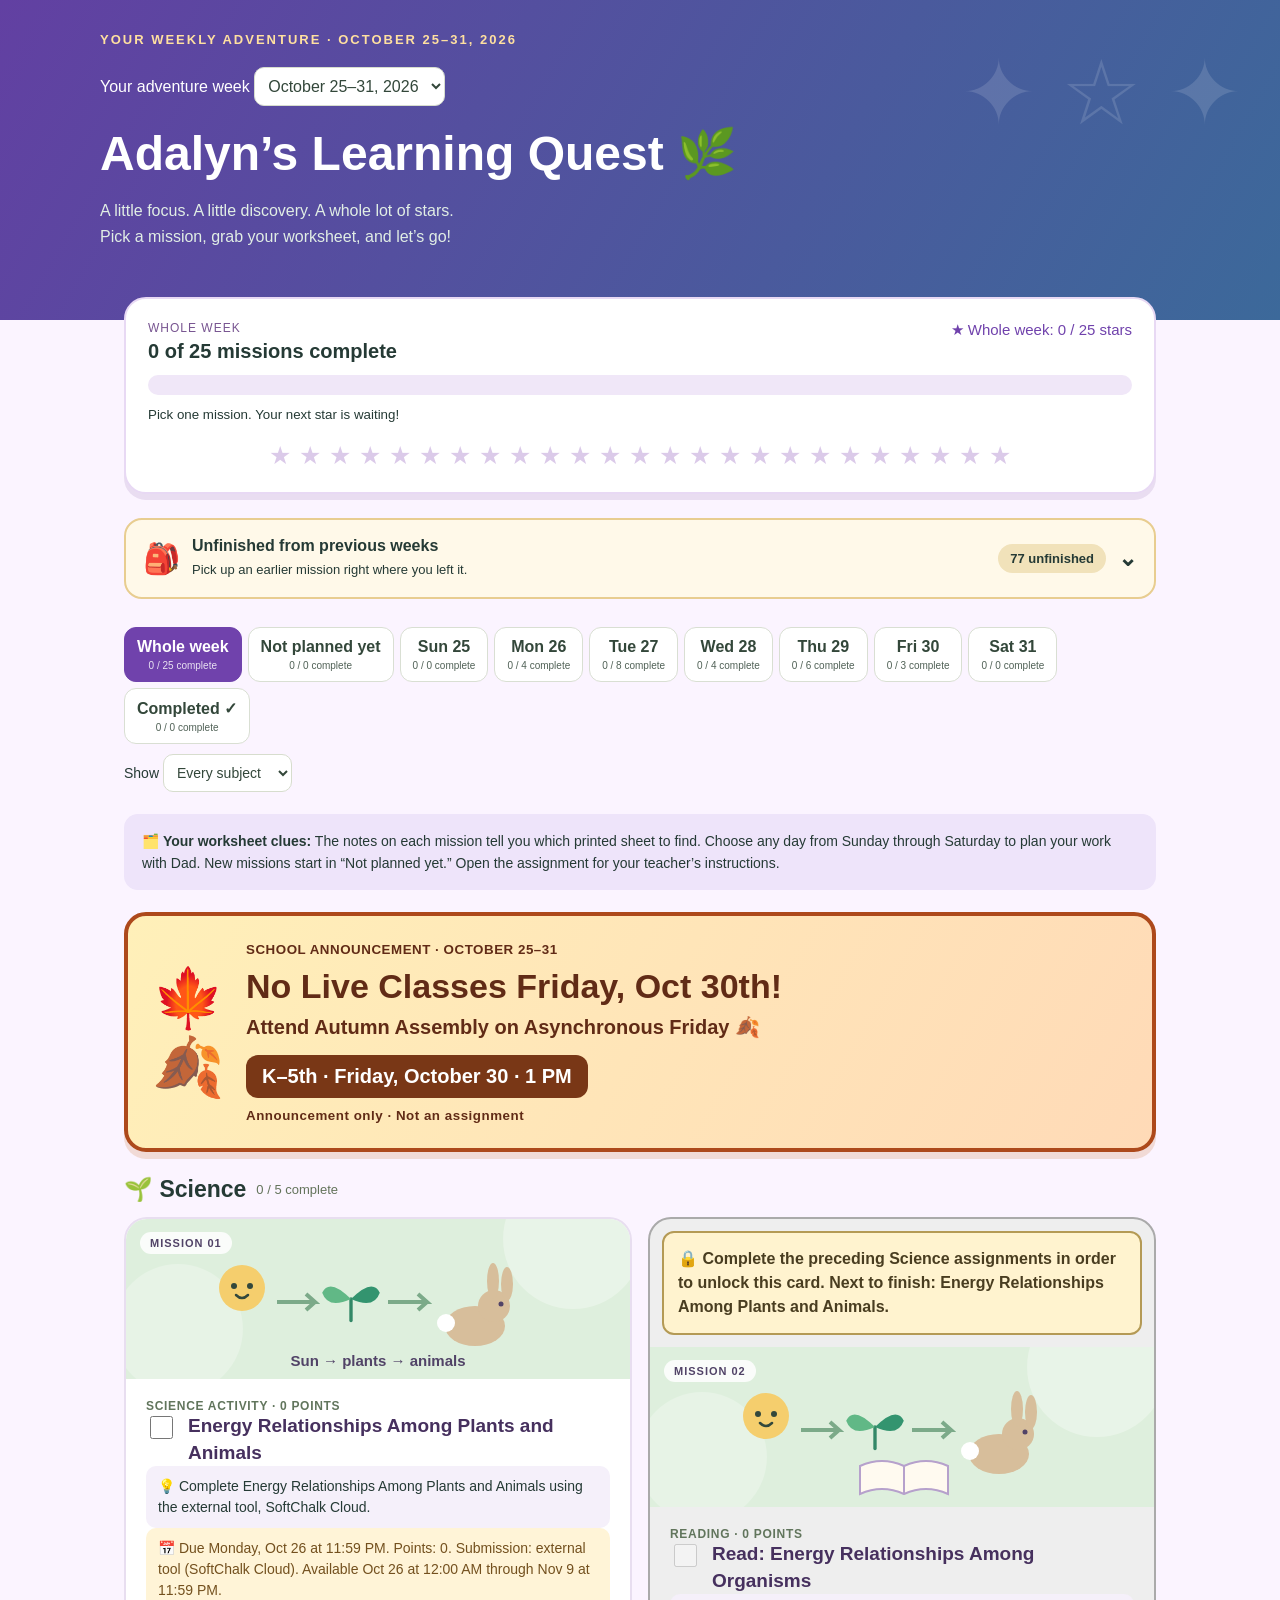
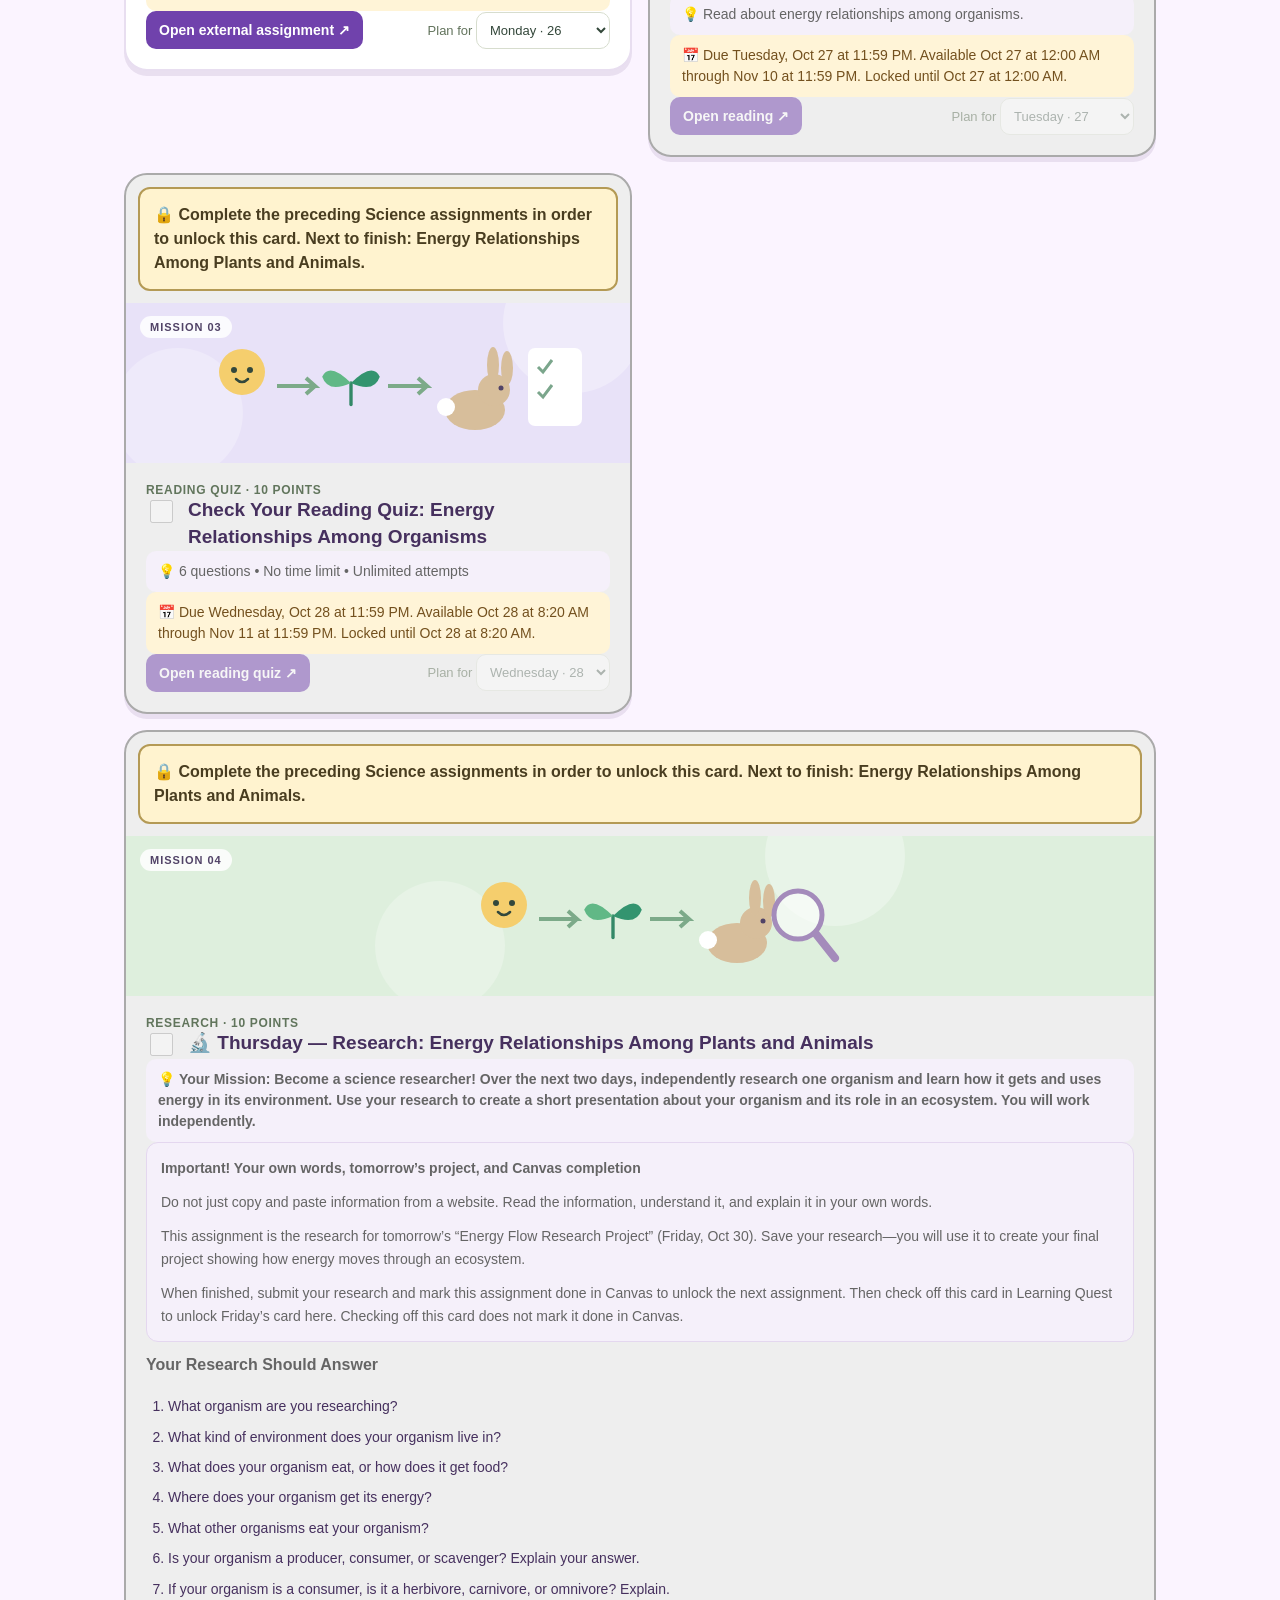
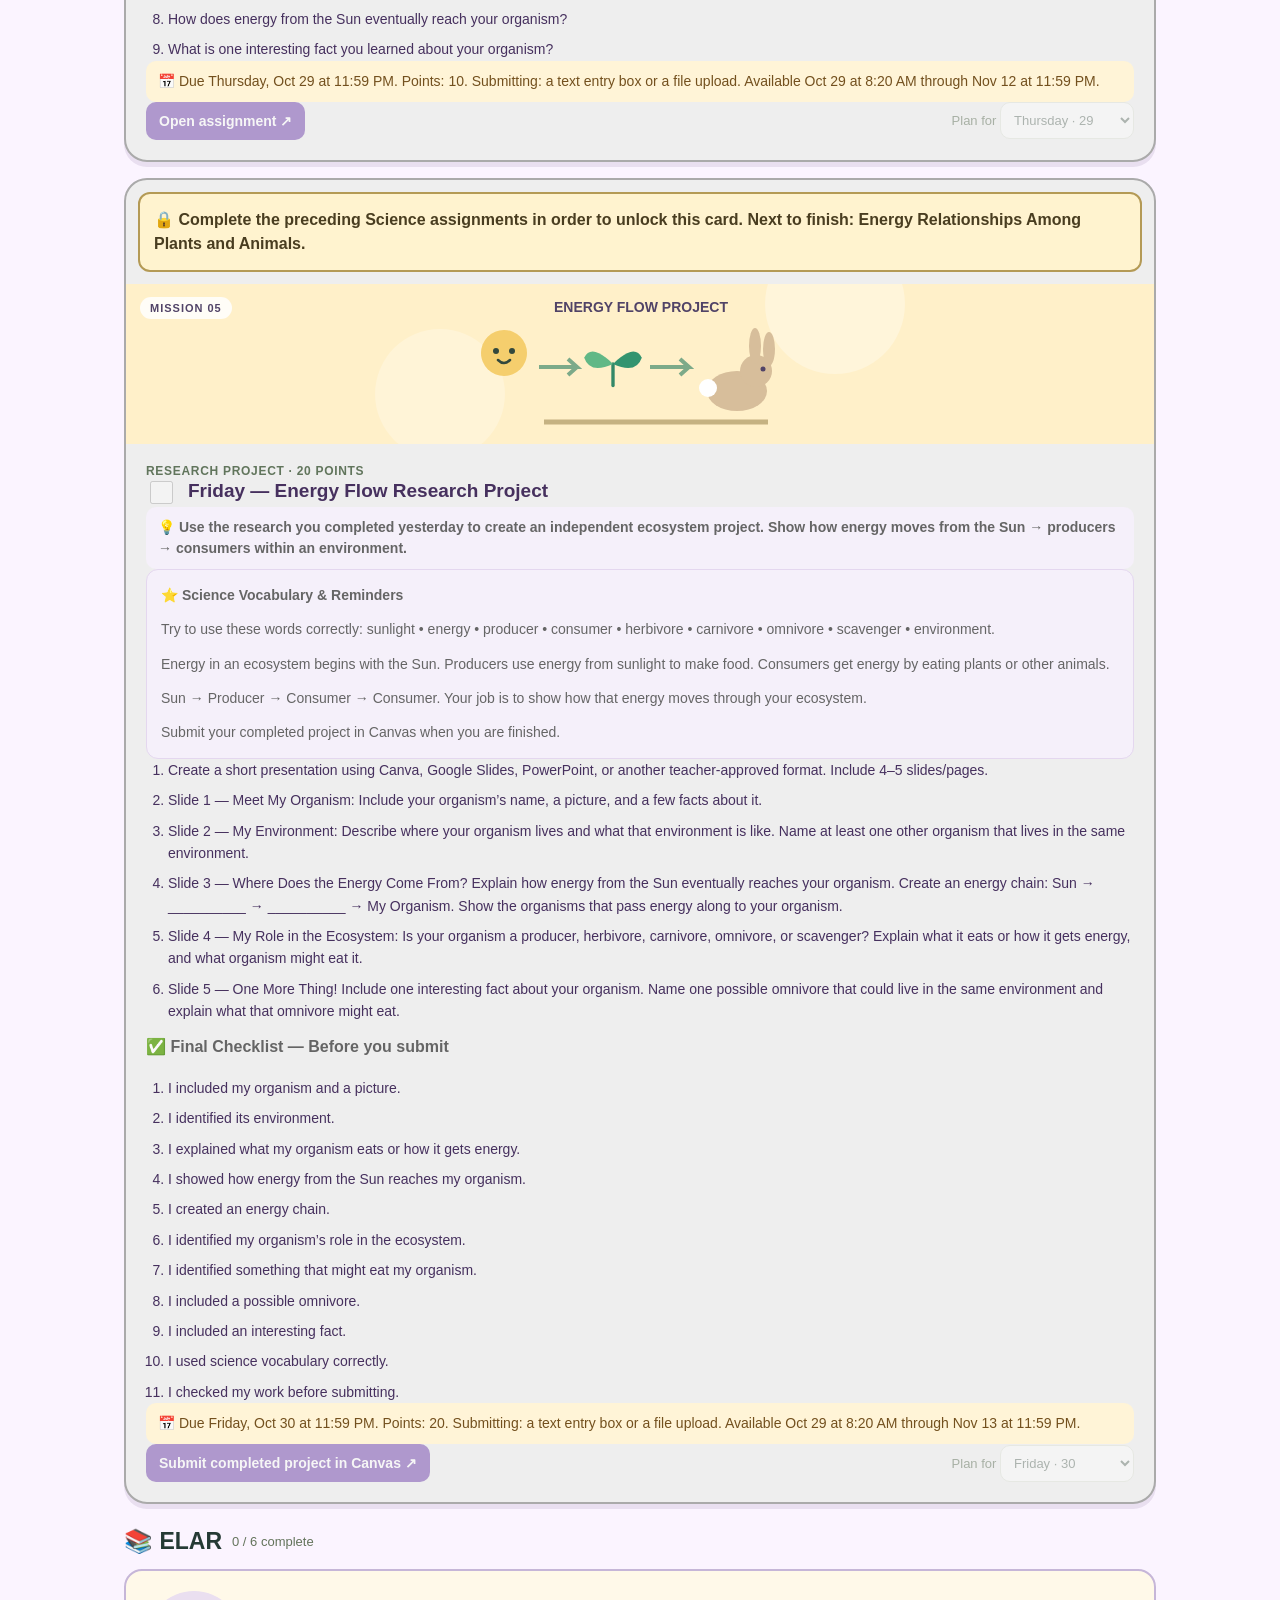
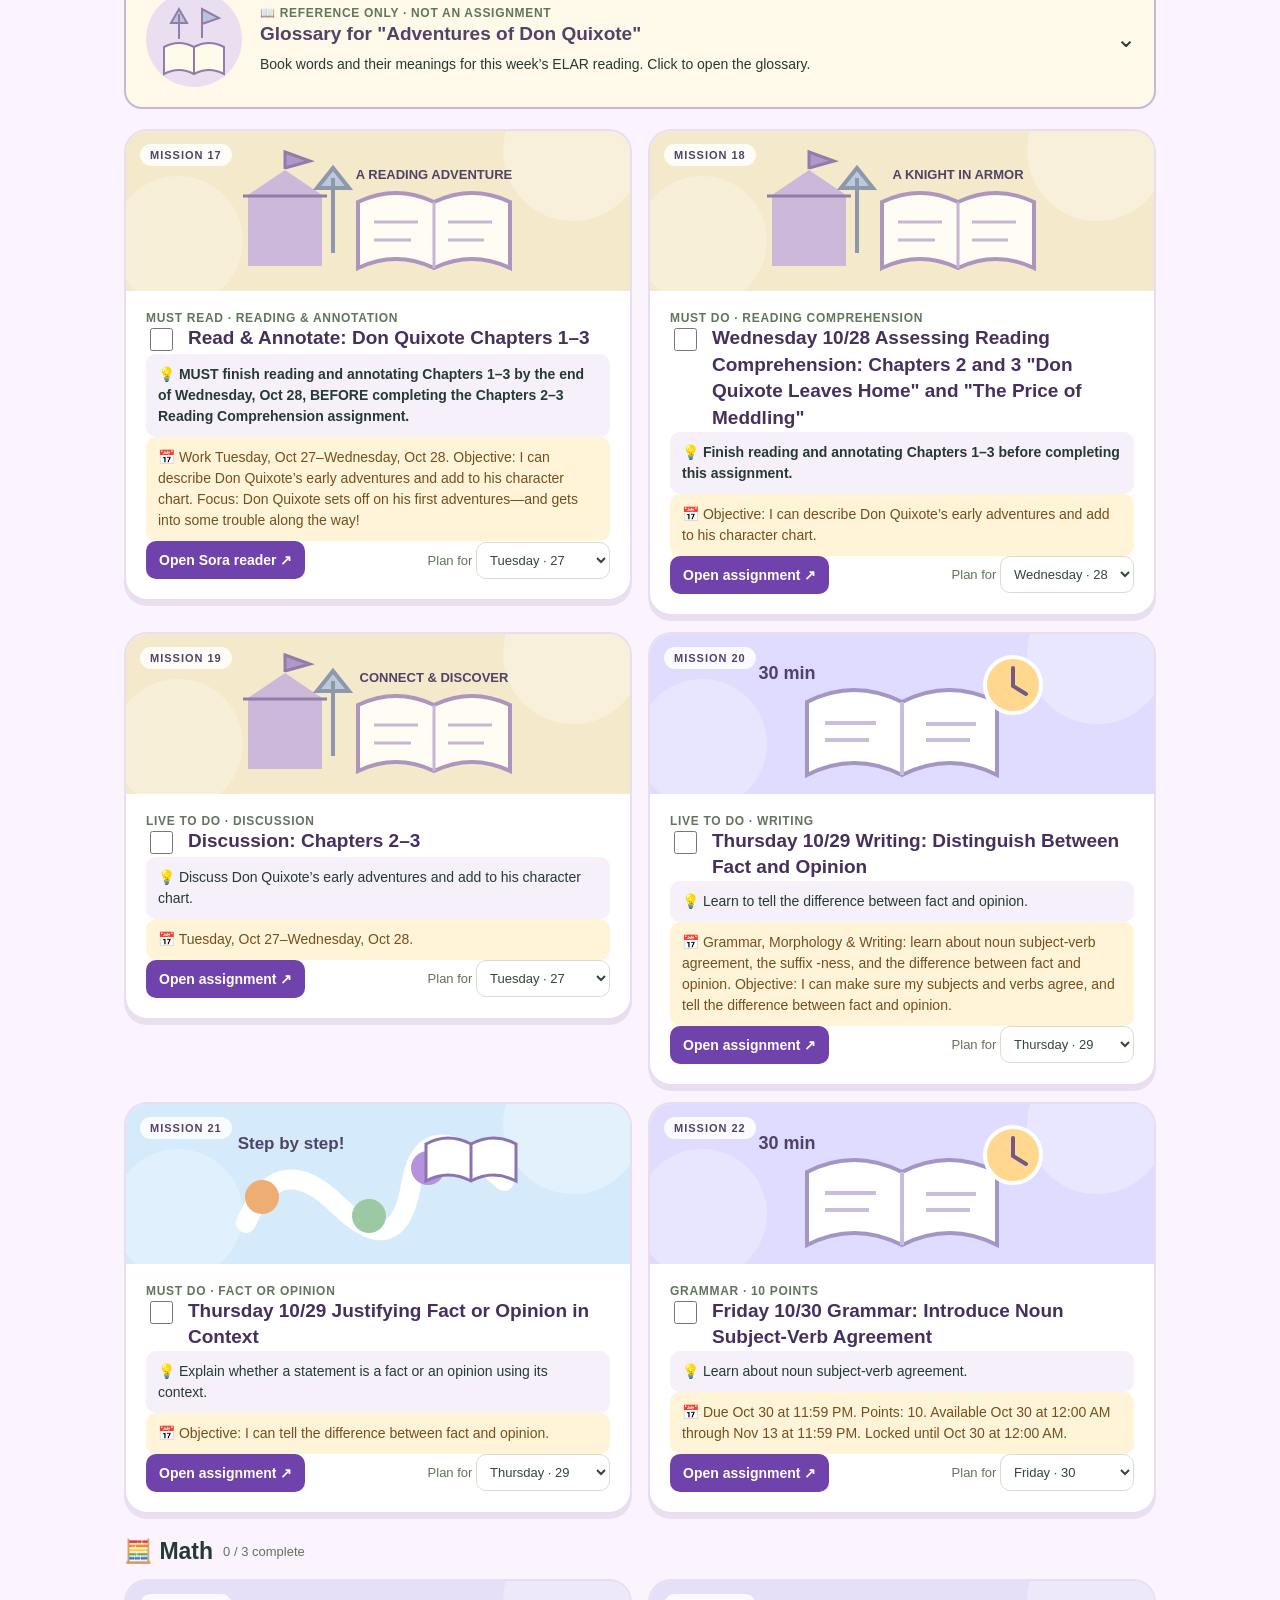
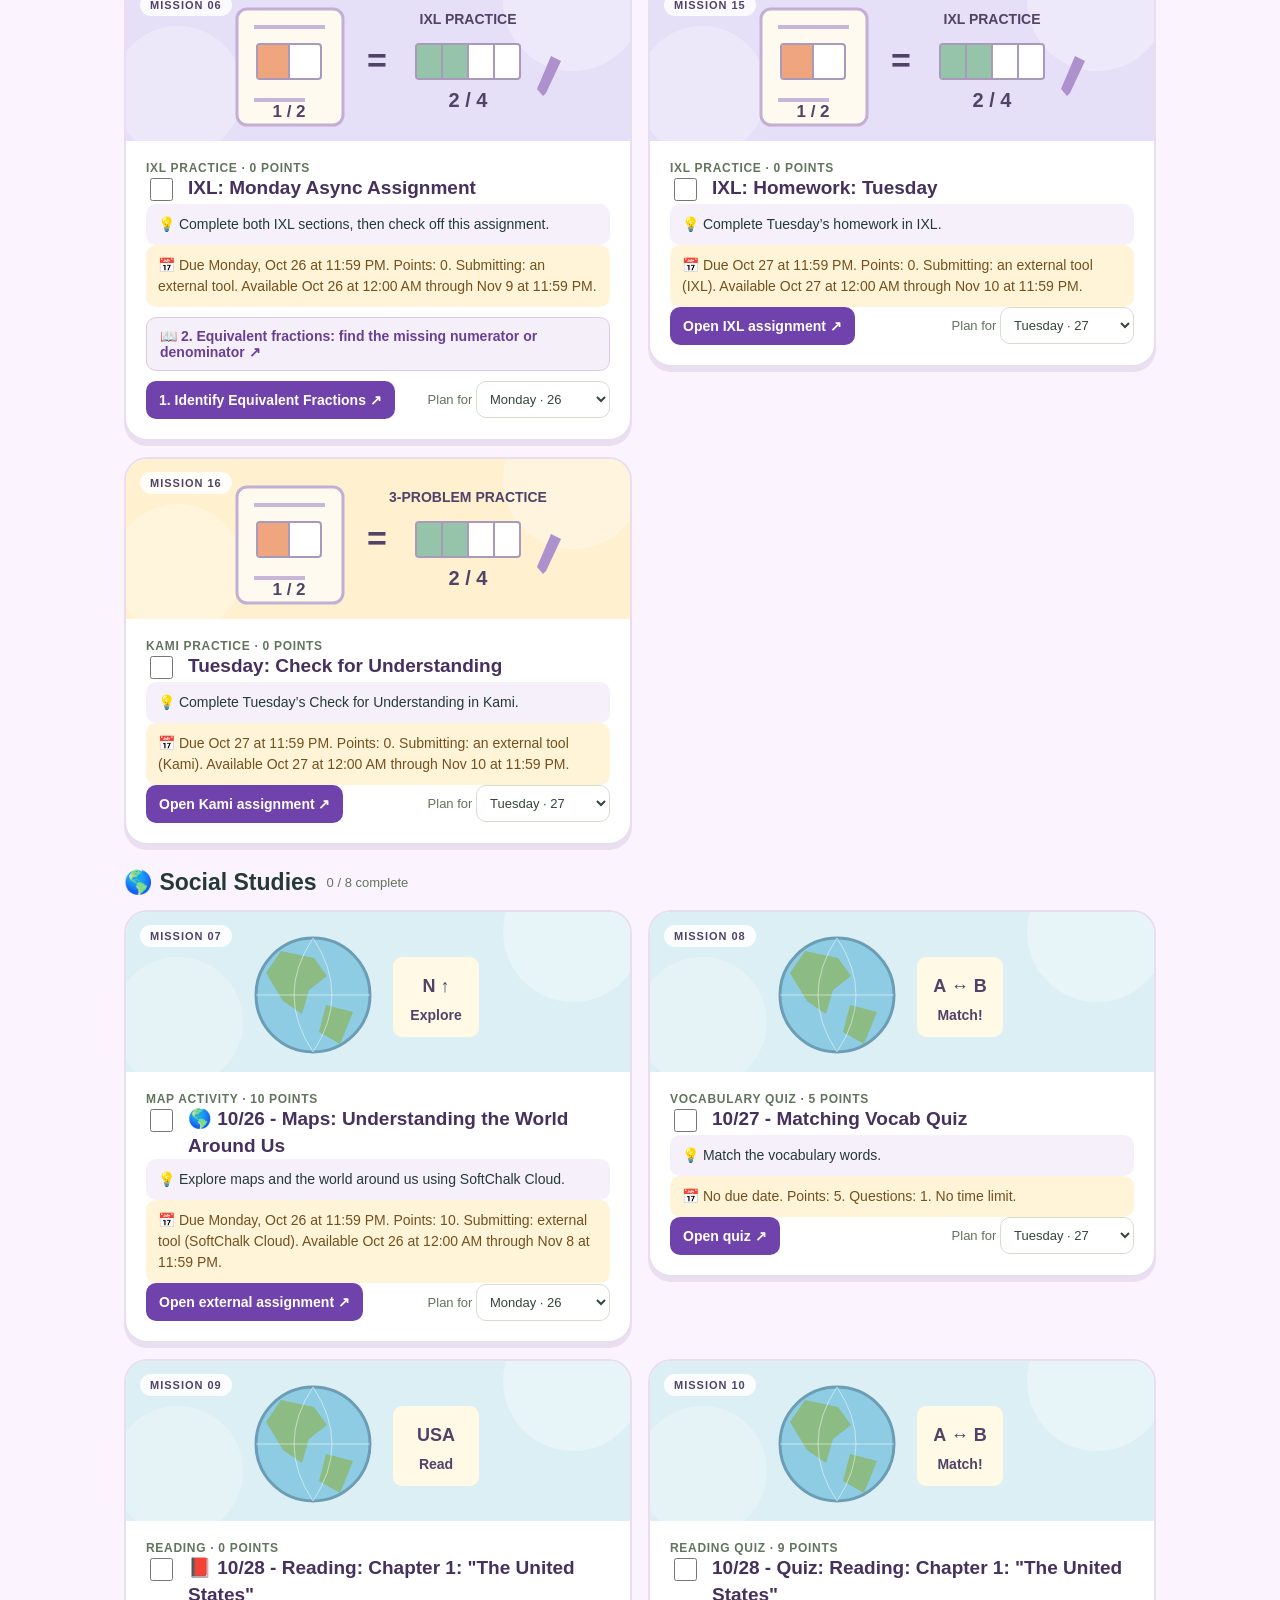
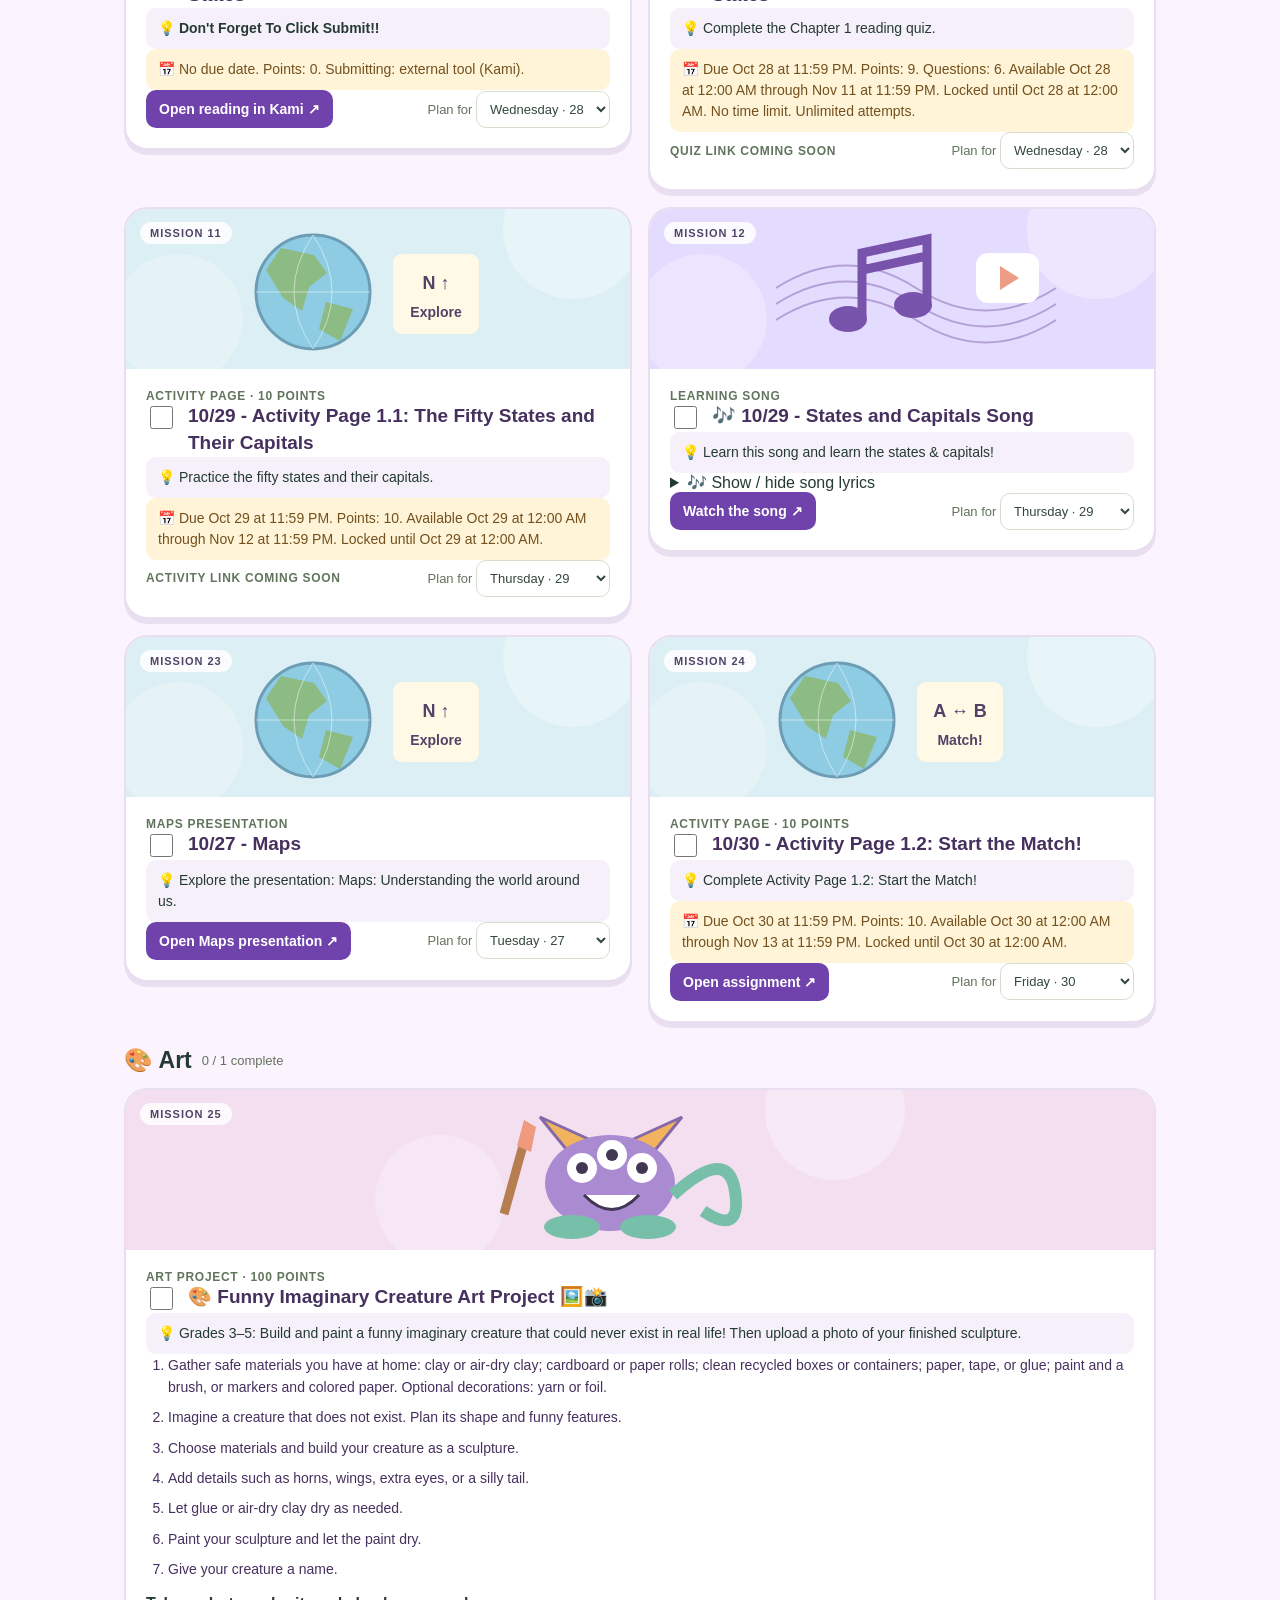
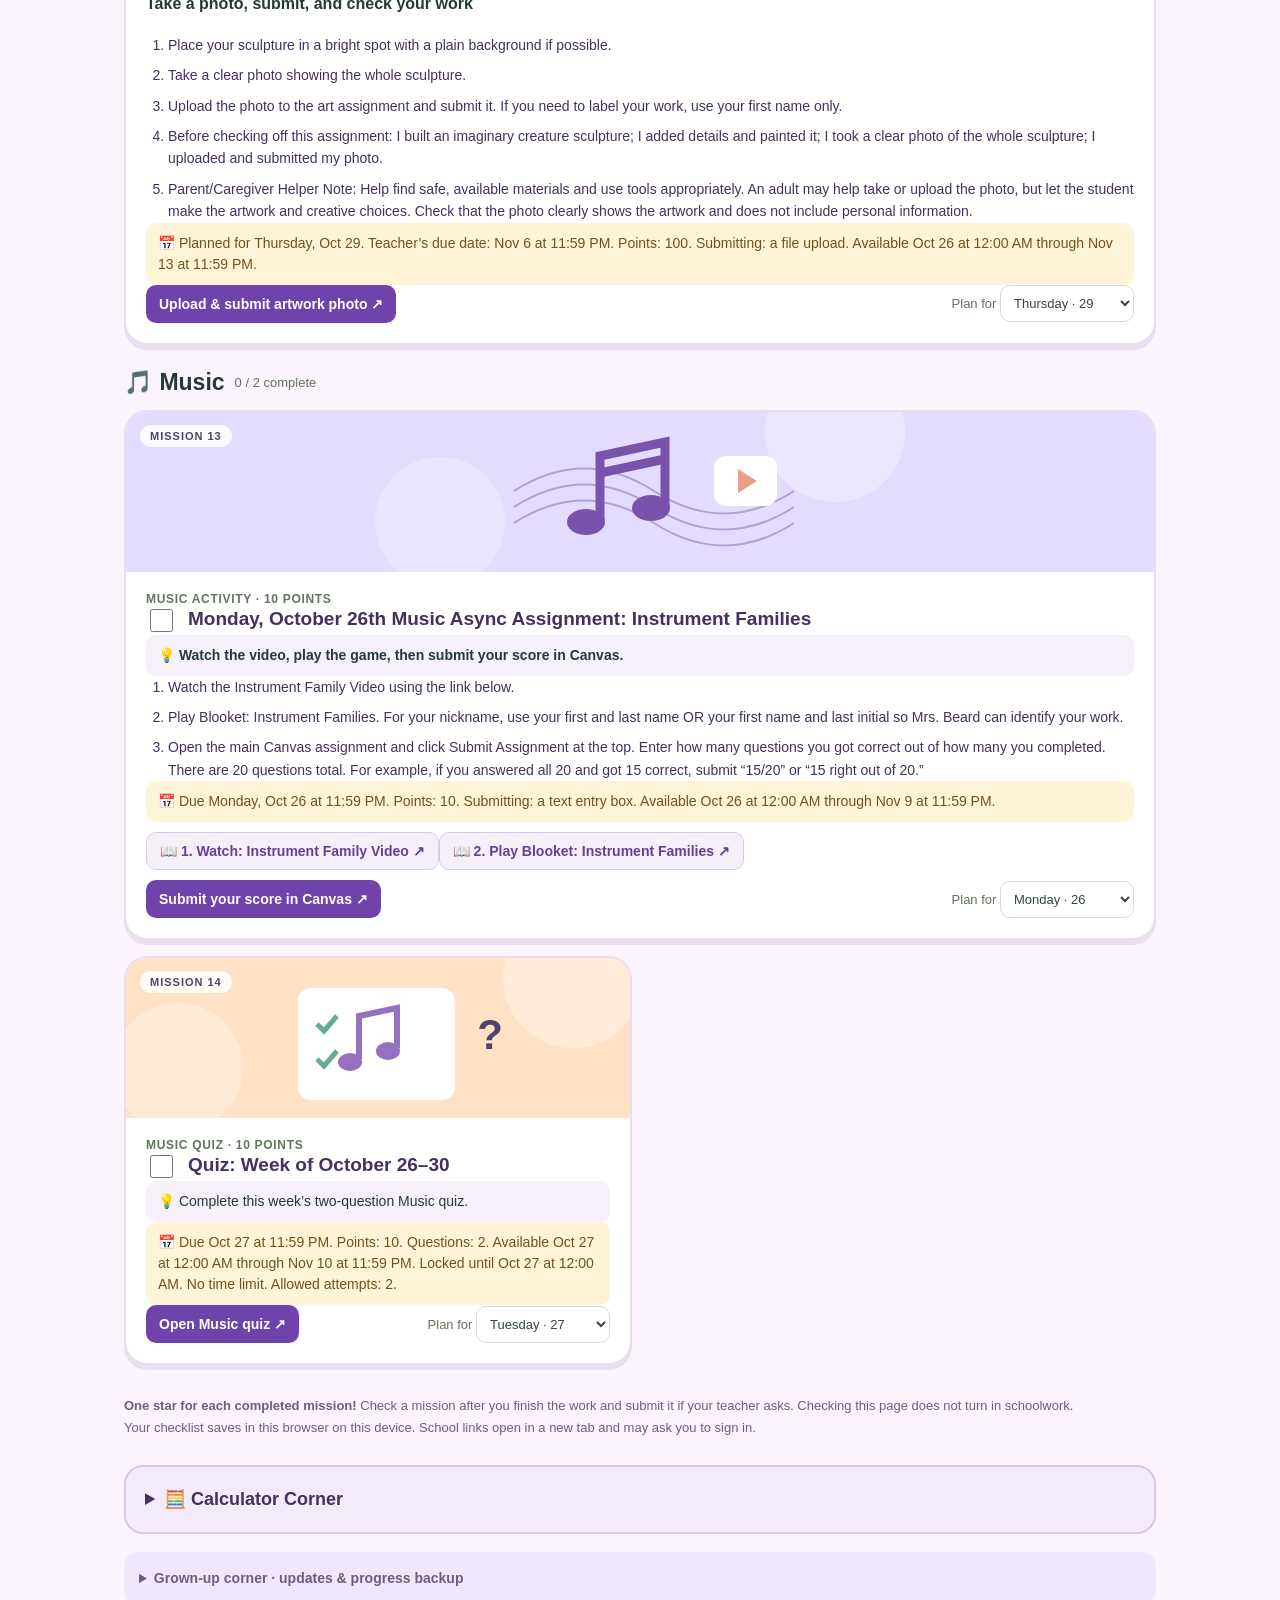
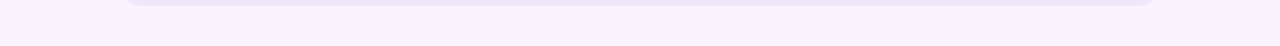
==== commit 2fbbdce2: "Update Friday Energy Flow project with slide guide and final checklist" ====
--- a/index.html
+++ b/index.html
@@ -15,7 +15,7 @@
 .autumn-assembly{margin:20px 0;padding:24px;border:4px solid #ad491b;border-radius:22px;background:linear-gradient(120deg,#fff0b9,#ffdab7);color:#612b16;box-shadow:0 7px 0 #c5743433;display:flex;align-items:center;gap:22px}.autumn-assembly-art{font-size:58px;line-height:1.2;flex-shrink:0}.autumn-assembly h2{font-size:clamp(24px,3vw,34px);line-height:1.2;margin:8px 0}.autumn-assembly p{font-size:20px;font-weight:800;margin:8px 0}.autumn-assembly .assembly-time{display:inline-block;background:#793716;color:#fff;padding:10px 16px;border-radius:12px}.autumn-assembly small{font-weight:800;letter-spacing:.04em}@media(max-width:600px){.autumn-assembly{padding:18px;gap:12px}.autumn-assembly-art{font-size:36px}}
 .card.prerequisite-locked{background:#eee;border-color:#aaa}.prerequisite-locked>svg,.prerequisite-locked>details>summary .mini-art{filter:grayscale(1);opacity:.5}.prerequisite-locked .card-body{color:#656565}.prerequisite-locked .actions,.prerequisite-locked .supplemental-links{opacity:.5}.prerequisite-notice{background:#fff3cf;border:2px solid #b49a55;color:#493d20;padding:14px;margin:12px;border-radius:12px;font-weight:700;line-height:1.5}.prerequisite-locked fieldset{border:0;padding:0;margin:0;min-width:0}
 </style><link rel="icon" type="image/svg+xml" href="./assets/icon.svg?v=1"><link rel="icon" type="image/png" sizes="32x32" href="./assets/favicon-32.png?v=1"><link rel="shortcut icon" href="./favicon.ico?v=1"><link rel="apple-touch-icon" sizes="180x180" href="./assets/apple-touch-icon.png?v=1"><link rel="manifest" href="./site.webmanifest"><meta name="theme-color" content="#7042ac"><link rel="stylesheet" href="./assets/calculators.css?v=5"><script defer src="./assets/calculators.js?v=5"></script><link rel="stylesheet" href="./assets/unfinished.css?v=1"><script defer src="./assets/unfinished.js?v=1"></script><script src="./assets/backup.js?v=1"></script><script defer src="./assets/master-list.js?v=1"></script></head><body><header><div class="wrap"><div class="eyebrow" id="weekHeading">Your weekly adventure · October 25–31, 2026</div><div style="position:relative;z-index:1;margin-top:12px"><label for="weekPicker">Your adventure week </label><select id="weekPicker" style="max-width:100%;margin:8px 0"><option value="2026-10-25">October 25–31, 2026</option></select></div><h1>Adalyn’s Learning Quest 🌿</h1><p>A little focus. A little discovery. A whole lot of stars.<br>Pick a mission, grab your worksheet, and let’s go!</p></div></header><main class="wrap"><section class="progress" aria-label="Your progress"><div><div id="scopeLabel" class="scope-label">All missions</div><strong id="progressText"></strong></div><span class="stars" id="stars"></span><div class="bar" role="progressbar" aria-label="Assignments completed" aria-valuemin="0" aria-valuemax="5"><div class="fill"></div></div><small id="encourage" aria-live="polite"></small><div class="startrail" id="startrail" aria-hidden="true"></div></section><details id="unfinishedWeeks" class="unfinished-weeks"><summary><span aria-hidden="true">🎒</span><span>Unfinished from previous weeks<small>Pick up an earlier mission right where you left it.</small></span><span data-unfinished-count class="unfinished-count">Checking…</span></summary><div class="unfinished-content"><p class="unfinished-help">These assignments stay in their original week. Finish them there, then return here. The list uses checkmarks saved in this browser.</p><button type="button" data-unfinished-refresh>↻ Refresh list</button><p data-unfinished-status role="status" aria-live="polite">Checking earlier weeks…</p><div data-unfinished-list class="unfinished-list"></div></div></details><div class="toolbar"><div class="tabs" id="filters" aria-label="Filter assignments"></div><label>Show <select id="subject"><option value="all">Every subject</option></select></label></div><div class="tip">🗂️ <strong>Your worksheet clues:</strong> The notes on each mission tell you which printed sheet to find. Choose any day from Sunday through Saturday to plan your work with Dad. New missions start in “Not planned yet.” Open the assignment for your teacher’s instructions.</div><div id="missions"></div><div class="footer"><strong>One star for each completed mission!</strong> Check a mission after you finish the work and submit it if your teacher asks. Checking this page does not turn in schoolwork.<br><span id="storageNote">Your checklist saves in this browser on this device. School links open in a new tab and may ask you to sign in.</span><br><details id="calculatorCorner" class="calculator-corner"><summary>🧮 Calculator Corner</summary><div class="calculator-content"><p class="calc-help">Pick a tool to help with your math.</p><div class="calculator-switches" aria-label="Choose calculator"><button type="button" data-calculator-mode="gcf" aria-pressed="true" aria-controls="gcfPanel">⭐ Find the GCF</button><button type="button" data-calculator-mode="standard" aria-pressed="false" aria-controls="standardPanel">🧮 Four-function calculator</button><button type="button" data-calculator-mode="multiplication" aria-pressed="false" aria-controls="multiplicationPanel">🌈 Multiplication chart</button></div><section id="gcfPanel" class="calc-panel" aria-labelledby="gcfTitle"><h3 id="gcfTitle">Greatest Common Factor</h3><p class="calc-help">Enter two whole numbers from 1 to 1,000,000. Look for the yellow GCF squares!</p><form id="gcfForm" class="factor-form"><label for="factorA">First number<input id="factorA" type="number" min="1" max="1000000" step="1" value="" inputmode="numeric" required></label><label for="factorB">Second number<input id="factorB" type="number" min="1" max="1000000" step="1" value="" inputmode="numeric" required></label><button type="submit">Find factors</button><button type="button" id="clearFactors">Clear</button></form><div id="factorResult" aria-live="polite"></div></section><section id="standardPanel" class="calc-panel" aria-labelledby="standardTitle" tabindex="0" hidden><div class="standard-calculator"><h3 id="standardTitle">Four-function calculator</h3><div class="calc-screen"><div id="calcOperation" class="calc-operation"></div><output id="calcDisplay" class="calc-display" aria-label="Calculator result" aria-live="polite">0</output></div><div id="calcKeypad" class="calc-keypad"><button type="button" data-calc-key="AC" aria-label="Clear all" class="utility">AC</button><button type="button" data-calc-key="±" aria-label="Change sign" class="utility">±</button><button type="button" data-calc-key="⌫" aria-label="Delete last digit" class="utility">⌫</button><button type="button" data-calc-key="÷" aria-label="Divide" class="operator">÷</button><button type="button" data-calc-key="7" aria-label="7" class="">7</button><button type="button" data-calc-key="8" aria-label="8" class="">8</button><button type="button" data-calc-key="9" aria-label="9" class="">9</button><button type="button" data-calc-key="×" aria-label="Multiply" class="operator">×</button><button type="button" data-calc-key="4" aria-label="4" class="">4</button><button type="button" data-calc-key="5" aria-label="5" class="">5</button><button type="button" data-calc-key="6" aria-label="6" class="">6</button><button type="button" data-calc-key="−" aria-label="Subtract" class="operator">−</button><button type="button" data-calc-key="1" aria-label="1" class="">1</button><button type="button" data-calc-key="2" aria-label="2" class="">2</button><button type="button" data-calc-key="3" aria-label="3" class="">3</button><button type="button" data-calc-key="+" aria-label="Add" class="operator">+</button><button type="button" data-calc-key="0" aria-label="0" class="">0</button><button type="button" data-calc-key="." aria-label="Decimal point" class="">.</button><button type="button" data-calc-key="=" aria-label="Equals" class="equals">=</button></div><p class="calc-help">Tap the buttons or use your keyboard here. Escape clears; Backspace deletes. Operations are calculated one at a time. AC clears the calculator; history stays until you clear it below.</p><div class="calc-history-heading"><h4 id="calcHistoryTitle">📜 Calculation history</h4><button type="button" id="clearCalcHistory">Clear history</button></div><div id="calcHistory" class="calc-history" role="region" aria-labelledby="calcHistoryTitle" tabindex="0"></div></div></section><section id="multiplicationPanel" class="calc-panel" aria-labelledby="multiplicationTitle" hidden><h3 id="multiplicationTitle">🌈 Multiplication Explorer: 1–20</h3><p class="calc-help">Tap a number along the top to highlight its column, or a number down the side to highlight its row. Tap any answer to select its row and column together. Tap again to deselect! Only one row and one column can be selected at a time.</p><div class="multiplication-legend" aria-label="Highlight colors"><span class="legend-row">Blue: row</span><span class="legend-column">Purple: column</span><span class="legend-both">Teal: row + column</span></div><p class="calc-help">Explore all 20 numbers in one chart. Your highlights are saved on this browser.</p><button type="button" id="clearMultiplication">Clear all highlights</button><div id="multiplicationChart" class="multiplication-scroll" role="region" aria-label="Multiplication chart from 1 to 20" tabindex="0"></div><div id="multiplicationStatus" class="multiplication-status" role="status" aria-live="polite"></div></section></div></details><details class="parent-tools"><summary>Grown-up corner · updates &amp; progress backup</summary><p><strong>Updates:</strong> Open this same website or refresh it to see new assignments. Your saved checkmarks and day choices stay in this browser. Use a progress backup to move from the downloaded app to this website, or between devices.</p><p>Use the week selector at the top to choose your adventure. Each Sunday starts a separate weekly adventure. Updated assignment lists keep the same week and assignment identities. Full backups contain all weeks of saved progress, planned days, completion times, subject ordering, calculator states and history, and saved display settings. Canvas submissions and grades are not included.</p><button id="backup">Download full app backup</button> <label class="restore-label">Restore backup <input id="restore" type="file" accept=".json,application/json"></label><p id="backupStatus" role="status"></p><section class="subject-order" aria-labelledby="orderTitle"><h3 id="orderTitle">Put subjects in your favorite order</h3><p>Use the arrows to move a subject. All nine school-year subjects always appear here, even without assignments. Your saved order applies to every day and every week in this browser. Empty subject sections stay hidden in the mission view.</p><ol id="subjectOrderList"></ol><button id="resetSubjectOrder">Use suggested order</button><p id="subjectOrderStatus" role="status"></p></section><button id="reset">Reset this week’s checklist &amp; plan</button></details></div></main><div id="toast" role="status" hidden class="toast"></div><script>
-const tasks=[{"id":"science-canvas-25831815","subject":"Science","title":"Energy Relationships Among Plants and Animals","link":"https://vpa.instructure.com/courses/589246/assignments/25831815?module_item_id=67749411","defaultDay":"1","dueDate":"2026-10-26","kind":"Science activity · 0 points","note":"Complete Energy Relationships Among Plants and Animals using the external tool, SoftChalk Cloud.","extra":"Due Monday, Oct 26 at 11:59 PM. Points: 0. Submission: external tool (SoftChalk Cloud). Available Oct 26 at 12:00 AM through Nov 9 at 11:59 PM.","art":"energy-relationships","legacyId":"","identitySource":"https://vpa.instructure.com/courses/589246/assignments/25831815","linkLabel":"Open external assignment"},{"id":"science-canvas-25833377","subject":"Science","title":"Read: Energy Relationships Among Organisms","link":"https://vpa.instructure.com/courses/589246/assignments/25833377?module_item_id=67749465","defaultDay":"2","dueDate":"2026-10-27","kind":"Reading · 0 points","note":"Read about energy relationships among organisms.","extra":"Due Tuesday, Oct 27 at 11:59 PM. Available Oct 27 at 12:00 AM through Nov 10 at 11:59 PM. Locked until Oct 27 at 12:00 AM.","art":"energy-organisms-reading","legacyId":"","identitySource":"https://vpa.instructure.com/courses/589246/assignments/25833377","linkLabel":"Open reading","prerequisiteIds":["science-canvas-25831815"]},{"id":"science-canvas-5781213","subject":"Science","title":"Check Your Reading Quiz: Energy Relationships Among Organisms","link":"https://vpa.instructure.com/courses/589246/quizzes/5781213?module_item_id=67749485","defaultDay":"3","dueDate":"2026-10-28","kind":"Reading quiz · 10 points","note":"6 questions • No time limit • Unlimited attempts","extra":"Due Wednesday, Oct 28 at 11:59 PM. Available Oct 28 at 8:20 AM through Nov 11 at 11:59 PM. Locked until Oct 28 at 8:20 AM.","art":"energy-organisms-quiz","legacyId":"","identitySource":"https://vpa.instructure.com/courses/589246/quizzes/5781213","linkLabel":"Open reading quiz","prerequisiteIds":["science-canvas-25831815","science-canvas-25833377"]},{"id":"science-canvas-25833071","subject":"Science","title":"🔬 Thursday — Research: Energy Relationships Among Plants and Animals","link":"https://vpa.instructure.com/courses/589246/assignments/25833071?module_item_id=67749539","defaultDay":"4","dueDate":"2026-10-29","kind":"Research · 10 points","note":"Your Mission: Become a science researcher! Over the next two days, independently research one organism and learn how it gets and uses energy in its environment. Use your research to create a short presentation about your organism and its role in an ecosystem. You will work independently.","extra":"Due Thursday, Oct 29 at 11:59 PM. Points: 10. Submitting: a text entry box or a file upload. Available Oct 29 at 8:20 AM through Nov 12 at 11:59 PM.","art":"energy-relationships-research","legacyId":"","identitySource":"https://vpa.instructure.com/courses/589246/assignments/25833071","linkLabel":"Open assignment","prerequisiteIds":["science-canvas-25831815","science-canvas-25833377","science-canvas-5781213"],"fullWidth":true,"noteBold":true,"instructionHeading":"Your Research Should Answer","additionalSteps":["What organism are you researching?","What kind of environment does your organism live in?","What does your organism eat, or how does it get food?","Where does your organism get its energy?","What other organisms eat your organism?","Is your organism a producer, consumer, or scavenger? Explain your answer.","If your organism is a consumer, is it a herbivore, carnivore, or omnivore? Explain.","How does energy from the Sun eventually reach your organism?","What is one interesting fact you learned about your organism?"],"announcement":{"author":"Important! Your own words, tomorrow’s project, and Canvas completion","posted":"","paragraphs":["Do not just copy and paste information from a website. Read the information, understand it, and explain it in your own words.","This assignment is the research for tomorrow’s “Energy Flow Research Project” (Friday, Oct 30). Save your research—you will use it to create your final project showing how energy moves through an ecosystem.","When finished, submit your research and mark this assignment done in Canvas to unlock the next assignment. Then check off this card in Learning Quest to unlock Friday’s card here. Checking off this card does not mark it done in Canvas."]}},{"id":"science-canvas-29978481","subject":"Science","title":"Energy Flow Research Project","link":"https://vpa.instructure.com/courses/589246/assignments/29978481?module_item_id=81225073","defaultDay":"5","dueDate":"2026-10-30","kind":"Research project · 20 points","note":"Create your energy flow research project using your teacher’s instructions.","extra":"Due Friday, Oct 30 at 11:59 PM. Available Oct 30 at 8:20 AM through Nov 13 at 11:59 PM. Locked until Oct 30 at 8:20 AM.","art":"energy-flow-project","legacyId":"","identitySource":"https://vpa.instructure.com/courses/589246/assignments/29978481","linkLabel":"Open assignment","prerequisiteIds":["science-canvas-25831815","science-canvas-25833377","science-canvas-5781213","science-canvas-25833071"]},{"id":"math-ixl-monday-async-2026-10-26","subject":"Math","title":"IXL: Monday Async Assignment","defaultDay":"1","dueDate":"2026-10-26","kind":"IXL practice · 0 points","note":"Complete both IXL sections, then check off this assignment.","extra":"Due Monday, Oct 26 at 11:59 PM. Points: 0. Submitting: an external tool. Available Oct 26 at 12:00 AM through Nov 9 at 11:59 PM.","art":"equivalent-fractions-ixl","legacyId":"","identitySource":"math:ixl-monday-async:2026-10-26","link":"https://www.ixl.com/math/grade-4/identify-equivalent-fractions?lmsPlatform=1","linkLabel":"1. Identify Equivalent Fractions","additionalLinks":[{"label":"2. Equivalent fractions: find the missing numerator or denominator","link":"https://www.ixl.com/math/grade-4/equivalent-fractions-find-the-missing-numerator-or-denominator?lmsPlatform=1"}]},{"subject":"Social Studies","legacyId":"","id":"ss-canvas-25835855","title":"🌎 10/26 - Maps: Understanding the World Around Us","defaultDay":"1","dueDate":"2026-10-26","kind":"Map activity · 10 points","note":"Explore maps and the world around us using SoftChalk Cloud.","extra":"Due Monday, Oct 26 at 11:59 PM. Points: 10. Submitting: external tool (SoftChalk Cloud). Available Oct 26 at 12:00 AM through Nov 8 at 11:59 PM.","link":"https://vpa.instructure.com/courses/589352/assignments/25835855?module_item_id=67759373","linkLabel":"Open external assignment","art":"world-map","identitySource":"ss-canvas-25835855"},{"subject":"Social Studies","legacyId":"","id":"ss-canvas-6720447","title":"10/27 - Matching Vocab Quiz","defaultDay":"2","kind":"Vocabulary quiz · 5 points","note":"Match the vocabulary words.","extra":"No due date. Points: 5. Questions: 1. No time limit.","link":"https://vpa.instructure.com/courses/589352/quizzes/6720447/take?user_id=767744","linkLabel":"Open quiz","art":"map-vocab","identitySource":"ss-canvas-6720447"},{"subject":"Social Studies","legacyId":"","id":"ss-us-reading-2026-10-28","title":"📕 10/28 - Reading: Chapter 1: \"The United States\"","defaultDay":"3","kind":"Reading · 0 points","note":"Don't Forget To Click Submit!!","noteBold":true,"extra":"No due date. Points: 0. Submitting: external tool (Kami).","link":"https://web.kamihq.com/web/viewer.html?state=%7B%22ids%22%3A%5B%221VUMVFJle2YaQf6H_iAVnAiuE_h2WIxmi%22%5D%2C%22action%22%3A%22open%22%2C%22userId%22%3A%22100720277295438691177%22%7D&filename=Adalyn%20Staples%20-%20FINAL_G5_U3_C1_TheUnitedStates_masked.pdf&kami_user_id=53729545","linkLabel":"Open reading in Kami","art":"us-reading","identitySource":"ss-us-reading-2026-10-28"},{"subject":"Social Studies","legacyId":"","id":"ss-us-quiz-2026-10-28","title":"10/28 - Quiz: Reading: Chapter 1: \"The United States\"","defaultDay":"3","dueDate":"2026-10-28","kind":"Reading quiz · 9 points","note":"Complete the Chapter 1 reading quiz.","extra":"Due Oct 28 at 11:59 PM. Points: 9. Questions: 6. Available Oct 28 at 12:00 AM through Nov 11 at 11:59 PM. Locked until Oct 28 at 12:00 AM. No time limit. Unlimited attempts.","link":"","noLinkLabel":"Quiz link coming soon","art":"map-vocab","identitySource":"ss-us-quiz-2026-10-28"},{"subject":"Social Studies","legacyId":"","id":"ss-fifty-states-activity-2026-10-29","title":"10/29 - Activity Page 1.1: The Fifty States and Their Capitals","defaultDay":"4","dueDate":"2026-10-29","kind":"Activity page · 10 points","note":"Practice the fifty states and their capitals.","extra":"Due Oct 29 at 11:59 PM. Points: 10. Available Oct 29 at 12:00 AM through Nov 12 at 11:59 PM. Locked until Oct 29 at 12:00 AM.","link":"","noLinkLabel":"Activity link coming soon","art":"world-map","identitySource":"ss-fifty-states-activity-2026-10-29"},{"subject":"Social Studies","legacyId":"","id":"ss-states-capitals-song-2026-10-29","title":"🎶 10/29 - States and Capitals Song","defaultDay":"4","kind":"Learning song","note":"Learn this song and learn the states & capitals!","extra":"","link":"https://www.youtube.com/watch?v=bx6c_EefZAQ&list=RDbx6c_EefZAQ&start_radio=1","linkLabel":"Watch the song","art":"music-lesson","identitySource":"ss-states-capitals-song-2026-10-29","lyrics":"Baton Rouge, Louisiana\nIndianapolis, Indiana\nColumbus is the capital of Ohio\nThere’s Montgomery, Alabama,\nSouth of Helena, Montana\nThen there’s Denver, Colorado\nUnder Boise, Idaho\nTexas has Austin, then we go north to\nMassachusetts, Boston, and\nAlbany, New York\nTallahassee, Florida, and\nWashington, DC\nSanta Fe, New Mexico, and\nNashville, Tennessee\nTrenton’s in New Jersey, north of\nJefferson City, Missouri — you’ve got\nRichmond in Virginia\nSouth Dakota has Pierre\nHarrisburg’s in Pennsylvania\nAnd Augusta up in Maine\nHere is Providence, Rhode Island, next to\nDover, Delaware\nConcord, New Hampshire, just took a jaunt to\nMontpelier, which is up in Vermont\nHartford’s in Connecticut, so pretty in the fall\nAnd Kansas has Topeka, and\nMinnesota has Saint Paul\nJuneau in Alaska, and there’s\nLincoln in Nebraska, and it’s\nRaleigh out in North Carolina, and then there’s\nMadison, Wisconsin, and\nOlympia in Washington\nPhoenix, Arizona, and\nLansing, Michigan\nHonolulu, Hawaii’s a joy\nJackson, Mississippi, and\nSpringfield, Illinois\nSouth Carolina with Columbia down the way, and\nAnnapolis in Maryland on Chesapeake Bay — they have wonderful clam chowder\nCheyenne is in Wyoming, and perhaps you make your home in\nSalt Lake City out in Utah, where the buffalo roam\nAtlanta’s down in Georgia, and there’s\nBismarck, North Dakota, and you can live in\nFrankfort in your old Kentucky home"},{"id":"music-canvas-30076863","subject":"Music","title":"Monday, October 26th Music Async Assignment: Instrument Families","defaultDay":"1","dueDate":"2026-10-26","kind":"Music activity · 10 points","fullWidth":true,"note":"Watch the video, play the game, then submit your score in Canvas.","noteBold":true,"instructionSteps":["Watch the Instrument Family Video using the link below.","Play Blooket: Instrument Families. For your nickname, use your first and last name OR your first name and last initial so Mrs. Beard can identify your work.","Open the main Canvas assignment and click Submit Assignment at the top. Enter how many questions you got correct out of how many you completed. There are 20 questions total. For example, if you answered all 20 and got 15 correct, submit “15/20” or “15 right out of 20.”"],"extra":"Due Monday, Oct 26 at 11:59 PM. Points: 10. Submitting: a text entry box. Available Oct 26 at 12:00 AM through Nov 9 at 11:59 PM.","link":"https://vpa.instructure.com/courses/589078/assignments/30076863?module_item_id=81535187","linkLabel":"Submit your score in Canvas","additionalLinks":[{"label":"1. Watch: Instrument Family Video","link":"https://www.youtube.com/watch?v=43c_Sg2x7DU"},{"label":"2. Play Blooket: Instrument Families","link":"https://play.blooket.com/play?hwId=6adb4865519bbd15f14244eb"}],"art":"music-lesson","legacyId":"","identitySource":"https://vpa.instructure.com/courses/589078/assignments/30076863"},{"id":"music-canvas-6720163","subject":"Music","title":"Quiz: Week of October 26–30","defaultDay":"2","dueDate":"2026-10-27","kind":"Music quiz · 10 points","note":"Complete this week’s two-question Music quiz.","extra":"Due Oct 27 at 11:59 PM. Points: 10. Questions: 2. Available Oct 27 at 12:00 AM through Nov 10 at 11:59 PM. Locked until Oct 27 at 12:00 AM. No time limit. Allowed attempts: 2.","link":"https://vpa.instructure.com/courses/589078/quizzes/6720163?module_item_id=81535197","linkLabel":"Open Music quiz","art":"music-quiz","legacyId":"","identitySource":"https://vpa.instructure.com/courses/589078/quizzes/6720163"},{"id":"math-canvas-30089159","subject":"Math","title":"IXL: Homework: Tuesday","defaultDay":"2","dueDate":"2026-10-27","kind":"IXL practice · 0 points","note":"Complete Tuesday’s homework in IXL.","extra":"Due Oct 27 at 11:59 PM. Points: 0. Submitting: an external tool (IXL). Available Oct 27 at 12:00 AM through Nov 10 at 11:59 PM.","link":"https://vpa.instructure.com/courses/589846/assignments/30089159?module_item_id=81571625","linkLabel":"Open IXL assignment","art":"equivalent-fractions-ixl","legacyId":"","identitySource":"https://vpa.instructure.com/courses/589846/assignments/30089159"},{"id":"math-canvas-30089189","subject":"Math","title":"Tuesday: Check for Understanding","defaultDay":"2","dueDate":"2026-10-27","kind":"Kami practice · 0 points","note":"Complete Tuesday’s Check for Understanding in Kami.","extra":"Due Oct 27 at 11:59 PM. Points: 0. Submitting: an external tool (Kami). Available Oct 27 at 12:00 AM through Nov 10 at 11:59 PM.","link":"https://vpa.instructure.com/courses/589846/assignments/30089189?module_item_id=81571821","linkLabel":"Open Kami assignment","art":"equivalent-fractions-worksheet","legacyId":"","identitySource":"https://vpa.instructure.com/courses/589846/assignments/30089189"},{"id":"elar-read-chapters-1-3-2026-10-27","title":"Read & Annotate: Don Quixote Chapters 1–3","defaultDay":"2","dueDate":"2026-10-28","kind":"MUST READ · Reading & annotation","note":"MUST finish reading and annotating Chapters 1–3 by the end of Wednesday, Oct 28, BEFORE completing the Chapters 2–3 Reading Comprehension assignment.","noteBold":true,"extra":"Work Tuesday, Oct 27–Wednesday, Oct 28. Objective: I can describe Don Quixote’s early adventures and add to his character chart. Focus: Don Quixote sets off on his first adventures—and gets into some trouble along the way!","link":"https://vpa.instructure.com/courses/589156/external_tools/17042","linkLabel":"Open Sora reader","art":"quixote-reader","subject":"ELAR","legacyId":"","identitySource":"https://vpa.instructure.com/courses/589156/external_tools/17042"},{"id":"elar-canvas-28028529","title":"Wednesday 10/28 Assessing Reading Comprehension: Chapters 2 and 3 \"Don Quixote Leaves Home\" and \"The Price of Meddling\"","defaultDay":"3","kind":"MUST DO · Reading comprehension","note":"Finish reading and annotating Chapters 1–3 before completing this assignment.","noteBold":true,"extra":"Objective: I can describe Don Quixote’s early adventures and add to his character chart.","link":"https://vpa.instructure.com/courses/589156/assignments/28028529","art":"quixote-knight","subject":"ELAR","legacyId":"","identitySource":"https://vpa.instructure.com/courses/589156/assignments/28028529"},{"id":"elar-canvas-28023295","title":"Discussion: Chapters 2–3","defaultDay":"2","kind":"LIVE TO DO · Discussion","note":"Discuss Don Quixote’s early adventures and add to his character chart.","extra":"Tuesday, Oct 27–Wednesday, Oct 28.","link":"https://vpa.instructure.com/courses/589156/assignments/28023295","art":"quixote-connections","subject":"ELAR","legacyId":"","identitySource":"https://vpa.instructure.com/courses/589156/assignments/28023295"},{"id":"elar-canvas-28030017","title":"Thursday 10/29 Writing: Distinguish Between Fact and Opinion","defaultDay":"4","kind":"LIVE TO DO · Writing","note":"Learn to tell the difference between fact and opinion.","extra":"Grammar, Morphology & Writing: learn about noun subject-verb agreement, the suffix -ness, and the difference between fact and opinion. Objective: I can make sure my subjects and verbs agree, and tell the difference between fact and opinion.","link":"https://vpa.instructure.com/courses/589156/assignments/28030017","art":"reading-log","subject":"ELAR","legacyId":"","identitySource":"https://vpa.instructure.com/courses/589156/assignments/28030017"},{"id":"elar-canvas-28030805","title":"Thursday 10/29 Justifying Fact or Opinion in Context","defaultDay":"4","kind":"MUST DO · Fact or opinion","note":"Explain whether a statement is a fact or an opinion using its context.","extra":"Objective: I can tell the difference between fact and opinion.","link":"https://vpa.instructure.com/courses/589156/assignments/28030805","art":"reading-path","subject":"ELAR","legacyId":"","identitySource":"https://vpa.instructure.com/courses/589156/assignments/28030805"},{"id":"elar-canvas-28024915","title":"Friday 10/30 Grammar: Introduce Noun Subject-Verb Agreement","defaultDay":"5","dueDate":"2026-10-30","kind":"Grammar · 10 points","note":"Learn about noun subject-verb agreement.","extra":"Due Oct 30 at 11:59 PM. Points: 10. Available Oct 30 at 12:00 AM through Nov 13 at 11:59 PM. Locked until Oct 30 at 12:00 AM.","link":"https://vpa.instructure.com/courses/589156/assignments/28024915","art":"reading-log","subject":"ELAR","legacyId":"","identitySource":"https://vpa.instructure.com/courses/589156/assignments/28024915"},{"id":"ss-maps-presentation-2026-10-27","subject":"Social Studies","title":"10/27 - Maps","defaultDay":"2","kind":"Maps presentation","note":"Explore the presentation: Maps: Understanding the world around us.","extra":"","link":"https://docs.google.com/presentation/d/1ZbfCiGoo-xYGHy8ppql6YNRkAsZgVnA25SkndAwT2rQ/edit?slide=id.p9#slide=id.p9","linkLabel":"Open Maps presentation","art":"world-map","legacyId":"","identitySource":"https://docs.google.com/presentation/d/1ZbfCiGoo-xYGHy8ppql6YNRkAsZgVnA25SkndAwT2rQ"},{"id":"ss-canvas-25836231","subject":"Social Studies","title":"10/30 - Activity Page 1.2: Start the Match!","defaultDay":"5","dueDate":"2026-10-30","kind":"Activity page · 10 points","note":"Complete Activity Page 1.2: Start the Match!","extra":"Due Oct 30 at 11:59 PM. Points: 10. Available Oct 30 at 12:00 AM through Nov 13 at 11:59 PM. Locked until Oct 30 at 12:00 AM.","link":"https://vpa.instructure.com/courses/589352/assignments/25836231?module_item_id=67759501","linkLabel":"Open assignment","art":"map-vocab","legacyId":"","identitySource":"https://vpa.instructure.com/courses/589352/assignments/25836231"},{"id":"art-canvas-30089177","subject":"Art","title":"🎨 Funny Imaginary Creature Art Project 🖼️📸","defaultDay":"4","dueDate":"2026-11-06","kind":"Art project · 100 points","fullWidth":true,"note":"Grades 3–5: Build and paint a funny imaginary creature that could never exist in real life! Then upload a photo of your finished sculpture.","extra":"Planned for Thursday, Oct 29. Teacher’s due date: Nov 6 at 11:59 PM. Points: 100. Submitting: a file upload. Available Oct 26 at 12:00 AM through Nov 13 at 11:59 PM.","instructionSteps":["Gather safe materials you have at home: clay or air-dry clay; cardboard or paper rolls; clean recycled boxes or containers; paper, tape, or glue; paint and a brush, or markers and colored paper. Optional decorations: yarn or foil.","Imagine a creature that does not exist. Plan its shape and funny features.","Choose materials and build your creature as a sculpture.","Add details such as horns, wings, extra eyes, or a silly tail.","Let glue or air-dry clay dry as needed.","Paint your sculpture and let the paint dry.","Give your creature a name."],"instructionHeading":"Take a photo, submit, and check your work","additionalSteps":["Place your sculpture in a bright spot with a plain background if possible.","Take a clear photo showing the whole sculpture.","Upload the photo to the art assignment and submit it. If you need to label your work, use your first name only.","Before checking off this assignment: I built an imaginary creature sculpture; I added details and painted it; I took a clear photo of the whole sculpture; I uploaded and submitted my photo.","Parent/Caregiver Helper Note: Help find safe, available materials and use tools appropriately. An adult may help take or upload the photo, but let the student make the artwork and creative choices. Check that the photo clearly shows the artwork and does not include personal information."],"link":"https://vpa.instructure.com/courses/589076/assignments/30089177?module_item_id=81571805","linkLabel":"Upload & submit artwork photo","art":"imaginary-creature","legacyId":"","identitySource":"https://vpa.instructure.com/courses/589076/assignments/30089177"}];
+const tasks=[{"id":"science-canvas-25831815","subject":"Science","title":"Energy Relationships Among Plants and Animals","link":"https://vpa.instructure.com/courses/589246/assignments/25831815?module_item_id=67749411","defaultDay":"1","dueDate":"2026-10-26","kind":"Science activity · 0 points","note":"Complete Energy Relationships Among Plants and Animals using the external tool, SoftChalk Cloud.","extra":"Due Monday, Oct 26 at 11:59 PM. Points: 0. Submission: external tool (SoftChalk Cloud). Available Oct 26 at 12:00 AM through Nov 9 at 11:59 PM.","art":"energy-relationships","legacyId":"","identitySource":"https://vpa.instructure.com/courses/589246/assignments/25831815","linkLabel":"Open external assignment"},{"id":"science-canvas-25833377","subject":"Science","title":"Read: Energy Relationships Among Organisms","link":"https://vpa.instructure.com/courses/589246/assignments/25833377?module_item_id=67749465","defaultDay":"2","dueDate":"2026-10-27","kind":"Reading · 0 points","note":"Read about energy relationships among organisms.","extra":"Due Tuesday, Oct 27 at 11:59 PM. Available Oct 27 at 12:00 AM through Nov 10 at 11:59 PM. Locked until Oct 27 at 12:00 AM.","art":"energy-organisms-reading","legacyId":"","identitySource":"https://vpa.instructure.com/courses/589246/assignments/25833377","linkLabel":"Open reading","prerequisiteIds":["science-canvas-25831815"]},{"id":"science-canvas-5781213","subject":"Science","title":"Check Your Reading Quiz: Energy Relationships Among Organisms","link":"https://vpa.instructure.com/courses/589246/quizzes/5781213?module_item_id=67749485","defaultDay":"3","dueDate":"2026-10-28","kind":"Reading quiz · 10 points","note":"6 questions • No time limit • Unlimited attempts","extra":"Due Wednesday, Oct 28 at 11:59 PM. Available Oct 28 at 8:20 AM through Nov 11 at 11:59 PM. Locked until Oct 28 at 8:20 AM.","art":"energy-organisms-quiz","legacyId":"","identitySource":"https://vpa.instructure.com/courses/589246/quizzes/5781213","linkLabel":"Open reading quiz","prerequisiteIds":["science-canvas-25831815","science-canvas-25833377"]},{"id":"science-canvas-25833071","subject":"Science","title":"🔬 Thursday — Research: Energy Relationships Among Plants and Animals","link":"https://vpa.instructure.com/courses/589246/assignments/25833071?module_item_id=67749539","defaultDay":"4","dueDate":"2026-10-29","kind":"Research · 10 points","note":"Your Mission: Become a science researcher! Over the next two days, independently research one organism and learn how it gets and uses energy in its environment. Use your research to create a short presentation about your organism and its role in an ecosystem. You will work independently.","extra":"Due Thursday, Oct 29 at 11:59 PM. Points: 10. Submitting: a text entry box or a file upload. Available Oct 29 at 8:20 AM through Nov 12 at 11:59 PM.","art":"energy-relationships-research","legacyId":"","identitySource":"https://vpa.instructure.com/courses/589246/assignments/25833071","linkLabel":"Open assignment","prerequisiteIds":["science-canvas-25831815","science-canvas-25833377","science-canvas-5781213"],"fullWidth":true,"noteBold":true,"instructionHeading":"Your Research Should Answer","additionalSteps":["What organism are you researching?","What kind of environment does your organism live in?","What does your organism eat, or how does it get food?","Where does your organism get its energy?","What other organisms eat your organism?","Is your organism a producer, consumer, or scavenger? Explain your answer.","If your organism is a consumer, is it a herbivore, carnivore, or omnivore? Explain.","How does energy from the Sun eventually reach your organism?","What is one interesting fact you learned about your organism?"],"announcement":{"author":"Important! Your own words, tomorrow’s project, and Canvas completion","posted":"","paragraphs":["Do not just copy and paste information from a website. Read the information, understand it, and explain it in your own words.","This assignment is the research for tomorrow’s “Energy Flow Research Project” (Friday, Oct 30). Save your research—you will use it to create your final project showing how energy moves through an ecosystem.","When finished, submit your research and mark this assignment done in Canvas to unlock the next assignment. Then check off this card in Learning Quest to unlock Friday’s card here. Checking off this card does not mark it done in Canvas."]}},{"id":"science-canvas-29978481","subject":"Science","title":"Friday — Energy Flow Research Project","link":"https://vpa.instructure.com/courses/589246/assignments/29978481?module_item_id=81225073","defaultDay":"5","dueDate":"2026-10-30","kind":"Research project · 20 points","note":"Use the research you completed yesterday to create an independent ecosystem project. Show how energy moves from the Sun → producers → consumers within an environment.","extra":"Due Friday, Oct 30 at 11:59 PM. Points: 20. Submitting: a text entry box or a file upload. Available Oct 29 at 8:20 AM through Nov 13 at 11:59 PM.","art":"energy-flow-project","legacyId":"","identitySource":"https://vpa.instructure.com/courses/589246/assignments/29978481","linkLabel":"Submit completed project in Canvas","prerequisiteIds":["science-canvas-25831815","science-canvas-25833377","science-canvas-5781213","science-canvas-25833071"],"fullWidth":true,"noteBold":true,"instructionSteps":["Create a short presentation using Canva, Google Slides, PowerPoint, or another teacher-approved format. Include 4–5 slides/pages.","Slide 1 — Meet My Organism: Include your organism’s name, a picture, and a few facts about it.","Slide 2 — My Environment: Describe where your organism lives and what that environment is like. Name at least one other organism that lives in the same environment.","Slide 3 — Where Does the Energy Come From? Explain how energy from the Sun eventually reaches your organism. Create an energy chain: Sun → __________ → __________ → My Organism. Show the organisms that pass energy along to your organism.","Slide 4 — My Role in the Ecosystem: Is your organism a producer, herbivore, carnivore, omnivore, or scavenger? Explain what it eats or how it gets energy, and what organism might eat it.","Slide 5 — One More Thing! Include one interesting fact about your organism. Name one possible omnivore that could live in the same environment and explain what that omnivore might eat."],"instructionHeading":"✅ Final Checklist — Before you submit","additionalSteps":["I included my organism and a picture.","I identified its environment.","I explained what my organism eats or how it gets energy.","I showed how energy from the Sun reaches my organism.","I created an energy chain.","I identified my organism’s role in the ecosystem.","I identified something that might eat my organism.","I included a possible omnivore.","I included an interesting fact.","I used science vocabulary correctly.","I checked my work before submitting."],"announcement":{"author":"⭐ Science Vocabulary & Reminders","posted":"","paragraphs":["Try to use these words correctly: sunlight • energy • producer • consumer • herbivore • carnivore • omnivore • scavenger • environment.","Energy in an ecosystem begins with the Sun. Producers use energy from sunlight to make food. Consumers get energy by eating plants or other animals.","Sun → Producer → Consumer → Consumer. Your job is to show how that energy moves through your ecosystem.","Submit your completed project in Canvas when you are finished."]}},{"id":"math-ixl-monday-async-2026-10-26","subject":"Math","title":"IXL: Monday Async Assignment","defaultDay":"1","dueDate":"2026-10-26","kind":"IXL practice · 0 points","note":"Complete both IXL sections, then check off this assignment.","extra":"Due Monday, Oct 26 at 11:59 PM. Points: 0. Submitting: an external tool. Available Oct 26 at 12:00 AM through Nov 9 at 11:59 PM.","art":"equivalent-fractions-ixl","legacyId":"","identitySource":"math:ixl-monday-async:2026-10-26","link":"https://www.ixl.com/math/grade-4/identify-equivalent-fractions?lmsPlatform=1","linkLabel":"1. Identify Equivalent Fractions","additionalLinks":[{"label":"2. Equivalent fractions: find the missing numerator or denominator","link":"https://www.ixl.com/math/grade-4/equivalent-fractions-find-the-missing-numerator-or-denominator?lmsPlatform=1"}]},{"subject":"Social Studies","legacyId":"","id":"ss-canvas-25835855","title":"🌎 10/26 - Maps: Understanding the World Around Us","defaultDay":"1","dueDate":"2026-10-26","kind":"Map activity · 10 points","note":"Explore maps and the world around us using SoftChalk Cloud.","extra":"Due Monday, Oct 26 at 11:59 PM. Points: 10. Submitting: external tool (SoftChalk Cloud). Available Oct 26 at 12:00 AM through Nov 8 at 11:59 PM.","link":"https://vpa.instructure.com/courses/589352/assignments/25835855?module_item_id=67759373","linkLabel":"Open external assignment","art":"world-map","identitySource":"ss-canvas-25835855"},{"subject":"Social Studies","legacyId":"","id":"ss-canvas-6720447","title":"10/27 - Matching Vocab Quiz","defaultDay":"2","kind":"Vocabulary quiz · 5 points","note":"Match the vocabulary words.","extra":"No due date. Points: 5. Questions: 1. No time limit.","link":"https://vpa.instructure.com/courses/589352/quizzes/6720447/take?user_id=767744","linkLabel":"Open quiz","art":"map-vocab","identitySource":"ss-canvas-6720447"},{"subject":"Social Studies","legacyId":"","id":"ss-us-reading-2026-10-28","title":"📕 10/28 - Reading: Chapter 1: \"The United States\"","defaultDay":"3","kind":"Reading · 0 points","note":"Don't Forget To Click Submit!!","noteBold":true,"extra":"No due date. Points: 0. Submitting: external tool (Kami).","link":"https://web.kamihq.com/web/viewer.html?state=%7B%22ids%22%3A%5B%221VUMVFJle2YaQf6H_iAVnAiuE_h2WIxmi%22%5D%2C%22action%22%3A%22open%22%2C%22userId%22%3A%22100720277295438691177%22%7D&filename=Adalyn%20Staples%20-%20FINAL_G5_U3_C1_TheUnitedStates_masked.pdf&kami_user_id=53729545","linkLabel":"Open reading in Kami","art":"us-reading","identitySource":"ss-us-reading-2026-10-28"},{"subject":"Social Studies","legacyId":"","id":"ss-us-quiz-2026-10-28","title":"10/28 - Quiz: Reading: Chapter 1: \"The United States\"","defaultDay":"3","dueDate":"2026-10-28","kind":"Reading quiz · 9 points","note":"Complete the Chapter 1 reading quiz.","extra":"Due Oct 28 at 11:59 PM. Points: 9. Questions: 6. Available Oct 28 at 12:00 AM through Nov 11 at 11:59 PM. Locked until Oct 28 at 12:00 AM. No time limit. Unlimited attempts.","link":"","noLinkLabel":"Quiz link coming soon","art":"map-vocab","identitySource":"ss-us-quiz-2026-10-28"},{"subject":"Social Studies","legacyId":"","id":"ss-fifty-states-activity-2026-10-29","title":"10/29 - Activity Page 1.1: The Fifty States and Their Capitals","defaultDay":"4","dueDate":"2026-10-29","kind":"Activity page · 10 points","note":"Practice the fifty states and their capitals.","extra":"Due Oct 29 at 11:59 PM. Points: 10. Available Oct 29 at 12:00 AM through Nov 12 at 11:59 PM. Locked until Oct 29 at 12:00 AM.","link":"","noLinkLabel":"Activity link coming soon","art":"world-map","identitySource":"ss-fifty-states-activity-2026-10-29"},{"subject":"Social Studies","legacyId":"","id":"ss-states-capitals-song-2026-10-29","title":"🎶 10/29 - States and Capitals Song","defaultDay":"4","kind":"Learning song","note":"Learn this song and learn the states & capitals!","extra":"","link":"https://www.youtube.com/watch?v=bx6c_EefZAQ&list=RDbx6c_EefZAQ&start_radio=1","linkLabel":"Watch the song","art":"music-lesson","identitySource":"ss-states-capitals-song-2026-10-29","lyrics":"Baton Rouge, Louisiana\nIndianapolis, Indiana\nColumbus is the capital of Ohio\nThere’s Montgomery, Alabama,\nSouth of Helena, Montana\nThen there’s Denver, Colorado\nUnder Boise, Idaho\nTexas has Austin, then we go north to\nMassachusetts, Boston, and\nAlbany, New York\nTallahassee, Florida, and\nWashington, DC\nSanta Fe, New Mexico, and\nNashville, Tennessee\nTrenton’s in New Jersey, north of\nJefferson City, Missouri — you’ve got\nRichmond in Virginia\nSouth Dakota has Pierre\nHarrisburg’s in Pennsylvania\nAnd Augusta up in Maine\nHere is Providence, Rhode Island, next to\nDover, Delaware\nConcord, New Hampshire, just took a jaunt to\nMontpelier, which is up in Vermont\nHartford’s in Connecticut, so pretty in the fall\nAnd Kansas has Topeka, and\nMinnesota has Saint Paul\nJuneau in Alaska, and there’s\nLincoln in Nebraska, and it’s\nRaleigh out in North Carolina, and then there’s\nMadison, Wisconsin, and\nOlympia in Washington\nPhoenix, Arizona, and\nLansing, Michigan\nHonolulu, Hawaii’s a joy\nJackson, Mississippi, and\nSpringfield, Illinois\nSouth Carolina with Columbia down the way, and\nAnnapolis in Maryland on Chesapeake Bay — they have wonderful clam chowder\nCheyenne is in Wyoming, and perhaps you make your home in\nSalt Lake City out in Utah, where the buffalo roam\nAtlanta’s down in Georgia, and there’s\nBismarck, North Dakota, and you can live in\nFrankfort in your old Kentucky home"},{"id":"music-canvas-30076863","subject":"Music","title":"Monday, October 26th Music Async Assignment: Instrument Families","defaultDay":"1","dueDate":"2026-10-26","kind":"Music activity · 10 points","fullWidth":true,"note":"Watch the video, play the game, then submit your score in Canvas.","noteBold":true,"instructionSteps":["Watch the Instrument Family Video using the link below.","Play Blooket: Instrument Families. For your nickname, use your first and last name OR your first name and last initial so Mrs. Beard can identify your work.","Open the main Canvas assignment and click Submit Assignment at the top. Enter how many questions you got correct out of how many you completed. There are 20 questions total. For example, if you answered all 20 and got 15 correct, submit “15/20” or “15 right out of 20.”"],"extra":"Due Monday, Oct 26 at 11:59 PM. Points: 10. Submitting: a text entry box. Available Oct 26 at 12:00 AM through Nov 9 at 11:59 PM.","link":"https://vpa.instructure.com/courses/589078/assignments/30076863?module_item_id=81535187","linkLabel":"Submit your score in Canvas","additionalLinks":[{"label":"1. Watch: Instrument Family Video","link":"https://www.youtube.com/watch?v=43c_Sg2x7DU"},{"label":"2. Play Blooket: Instrument Families","link":"https://play.blooket.com/play?hwId=6adb4865519bbd15f14244eb"}],"art":"music-lesson","legacyId":"","identitySource":"https://vpa.instructure.com/courses/589078/assignments/30076863"},{"id":"music-canvas-6720163","subject":"Music","title":"Quiz: Week of October 26–30","defaultDay":"2","dueDate":"2026-10-27","kind":"Music quiz · 10 points","note":"Complete this week’s two-question Music quiz.","extra":"Due Oct 27 at 11:59 PM. Points: 10. Questions: 2. Available Oct 27 at 12:00 AM through Nov 10 at 11:59 PM. Locked until Oct 27 at 12:00 AM. No time limit. Allowed attempts: 2.","link":"https://vpa.instructure.com/courses/589078/quizzes/6720163?module_item_id=81535197","linkLabel":"Open Music quiz","art":"music-quiz","legacyId":"","identitySource":"https://vpa.instructure.com/courses/589078/quizzes/6720163"},{"id":"math-canvas-30089159","subject":"Math","title":"IXL: Homework: Tuesday","defaultDay":"2","dueDate":"2026-10-27","kind":"IXL practice · 0 points","note":"Complete Tuesday’s homework in IXL.","extra":"Due Oct 27 at 11:59 PM. Points: 0. Submitting: an external tool (IXL). Available Oct 27 at 12:00 AM through Nov 10 at 11:59 PM.","link":"https://vpa.instructure.com/courses/589846/assignments/30089159?module_item_id=81571625","linkLabel":"Open IXL assignment","art":"equivalent-fractions-ixl","legacyId":"","identitySource":"https://vpa.instructure.com/courses/589846/assignments/30089159"},{"id":"math-canvas-30089189","subject":"Math","title":"Tuesday: Check for Understanding","defaultDay":"2","dueDate":"2026-10-27","kind":"Kami practice · 0 points","note":"Complete Tuesday’s Check for Understanding in Kami.","extra":"Due Oct 27 at 11:59 PM. Points: 0. Submitting: an external tool (Kami). Available Oct 27 at 12:00 AM through Nov 10 at 11:59 PM.","link":"https://vpa.instructure.com/courses/589846/assignments/30089189?module_item_id=81571821","linkLabel":"Open Kami assignment","art":"equivalent-fractions-worksheet","legacyId":"","identitySource":"https://vpa.instructure.com/courses/589846/assignments/30089189"},{"id":"elar-read-chapters-1-3-2026-10-27","title":"Read & Annotate: Don Quixote Chapters 1–3","defaultDay":"2","dueDate":"2026-10-28","kind":"MUST READ · Reading & annotation","note":"MUST finish reading and annotating Chapters 1–3 by the end of Wednesday, Oct 28, BEFORE completing the Chapters 2–3 Reading Comprehension assignment.","noteBold":true,"extra":"Work Tuesday, Oct 27–Wednesday, Oct 28. Objective: I can describe Don Quixote’s early adventures and add to his character chart. Focus: Don Quixote sets off on his first adventures—and gets into some trouble along the way!","link":"https://vpa.instructure.com/courses/589156/external_tools/17042","linkLabel":"Open Sora reader","art":"quixote-reader","subject":"ELAR","legacyId":"","identitySource":"https://vpa.instructure.com/courses/589156/external_tools/17042"},{"id":"elar-canvas-28028529","title":"Wednesday 10/28 Assessing Reading Comprehension: Chapters 2 and 3 \"Don Quixote Leaves Home\" and \"The Price of Meddling\"","defaultDay":"3","kind":"MUST DO · Reading comprehension","note":"Finish reading and annotating Chapters 1–3 before completing this assignment.","noteBold":true,"extra":"Objective: I can describe Don Quixote’s early adventures and add to his character chart.","link":"https://vpa.instructure.com/courses/589156/assignments/28028529","art":"quixote-knight","subject":"ELAR","legacyId":"","identitySource":"https://vpa.instructure.com/courses/589156/assignments/28028529"},{"id":"elar-canvas-28023295","title":"Discussion: Chapters 2–3","defaultDay":"2","kind":"LIVE TO DO · Discussion","note":"Discuss Don Quixote’s early adventures and add to his character chart.","extra":"Tuesday, Oct 27–Wednesday, Oct 28.","link":"https://vpa.instructure.com/courses/589156/assignments/28023295","art":"quixote-connections","subject":"ELAR","legacyId":"","identitySource":"https://vpa.instructure.com/courses/589156/assignments/28023295"},{"id":"elar-canvas-28030017","title":"Thursday 10/29 Writing: Distinguish Between Fact and Opinion","defaultDay":"4","kind":"LIVE TO DO · Writing","note":"Learn to tell the difference between fact and opinion.","extra":"Grammar, Morphology & Writing: learn about noun subject-verb agreement, the suffix -ness, and the difference between fact and opinion. Objective: I can make sure my subjects and verbs agree, and tell the difference between fact and opinion.","link":"https://vpa.instructure.com/courses/589156/assignments/28030017","art":"reading-log","subject":"ELAR","legacyId":"","identitySource":"https://vpa.instructure.com/courses/589156/assignments/28030017"},{"id":"elar-canvas-28030805","title":"Thursday 10/29 Justifying Fact or Opinion in Context","defaultDay":"4","kind":"MUST DO · Fact or opinion","note":"Explain whether a statement is a fact or an opinion using its context.","extra":"Objective: I can tell the difference between fact and opinion.","link":"https://vpa.instructure.com/courses/589156/assignments/28030805","art":"reading-path","subject":"ELAR","legacyId":"","identitySource":"https://vpa.instructure.com/courses/589156/assignments/28030805"},{"id":"elar-canvas-28024915","title":"Friday 10/30 Grammar: Introduce Noun Subject-Verb Agreement","defaultDay":"5","dueDate":"2026-10-30","kind":"Grammar · 10 points","note":"Learn about noun subject-verb agreement.","extra":"Due Oct 30 at 11:59 PM. Points: 10. Available Oct 30 at 12:00 AM through Nov 13 at 11:59 PM. Locked until Oct 30 at 12:00 AM.","link":"https://vpa.instructure.com/courses/589156/assignments/28024915","art":"reading-log","subject":"ELAR","legacyId":"","identitySource":"https://vpa.instructure.com/courses/589156/assignments/28024915"},{"id":"ss-maps-presentation-2026-10-27","subject":"Social Studies","title":"10/27 - Maps","defaultDay":"2","kind":"Maps presentation","note":"Explore the presentation: Maps: Understanding the world around us.","extra":"","link":"https://docs.google.com/presentation/d/1ZbfCiGoo-xYGHy8ppql6YNRkAsZgVnA25SkndAwT2rQ/edit?slide=id.p9#slide=id.p9","linkLabel":"Open Maps presentation","art":"world-map","legacyId":"","identitySource":"https://docs.google.com/presentation/d/1ZbfCiGoo-xYGHy8ppql6YNRkAsZgVnA25SkndAwT2rQ"},{"id":"ss-canvas-25836231","subject":"Social Studies","title":"10/30 - Activity Page 1.2: Start the Match!","defaultDay":"5","dueDate":"2026-10-30","kind":"Activity page · 10 points","note":"Complete Activity Page 1.2: Start the Match!","extra":"Due Oct 30 at 11:59 PM. Points: 10. Available Oct 30 at 12:00 AM through Nov 13 at 11:59 PM. Locked until Oct 30 at 12:00 AM.","link":"https://vpa.instructure.com/courses/589352/assignments/25836231?module_item_id=67759501","linkLabel":"Open assignment","art":"map-vocab","legacyId":"","identitySource":"https://vpa.instructure.com/courses/589352/assignments/25836231"},{"id":"art-canvas-30089177","subject":"Art","title":"🎨 Funny Imaginary Creature Art Project 🖼️📸","defaultDay":"4","dueDate":"2026-11-06","kind":"Art project · 100 points","fullWidth":true,"note":"Grades 3–5: Build and paint a funny imaginary creature that could never exist in real life! Then upload a photo of your finished sculpture.","extra":"Planned for Thursday, Oct 29. Teacher’s due date: Nov 6 at 11:59 PM. Points: 100. Submitting: a file upload. Available Oct 26 at 12:00 AM through Nov 13 at 11:59 PM.","instructionSteps":["Gather safe materials you have at home: clay or air-dry clay; cardboard or paper rolls; clean recycled boxes or containers; paper, tape, or glue; paint and a brush, or markers and colored paper. Optional decorations: yarn or foil.","Imagine a creature that does not exist. Plan its shape and funny features.","Choose materials and build your creature as a sculpture.","Add details such as horns, wings, extra eyes, or a silly tail.","Let glue or air-dry clay dry as needed.","Paint your sculpture and let the paint dry.","Give your creature a name."],"instructionHeading":"Take a photo, submit, and check your work","additionalSteps":["Place your sculpture in a bright spot with a plain background if possible.","Take a clear photo showing the whole sculpture.","Upload the photo to the art assignment and submit it. If you need to label your work, use your first name only.","Before checking off this assignment: I built an imaginary creature sculpture; I added details and painted it; I took a clear photo of the whole sculpture; I uploaded and submitted my photo.","Parent/Caregiver Helper Note: Help find safe, available materials and use tools appropriately. An adult may help take or upload the photo, but let the student make the artwork and creative choices. Check that the photo clearly shows the artwork and does not include personal information."],"link":"https://vpa.instructure.com/courses/589076/assignments/30089177?module_item_id=81571805","linkLabel":"Upload & submit artwork photo","art":"imaginary-creature","legacyId":"","identitySource":"https://vpa.instructure.com/courses/589076/assignments/30089177"}];
 const weekStart="2026-10-25";
 const weekDays=['Sunday','Monday','Tuesday','Wednesday','Thursday','Friday','Saturday'].map((name,i)=>({id:String(i),name,label:name.slice(0,3)+' '+new Date(Date.parse(weekStart+'T12:00:00Z')+i*86400000).getUTCDate()}));
 const key='adalyn-learning-quest-week-'+weekStart;let state={};let storageWorks=true;
